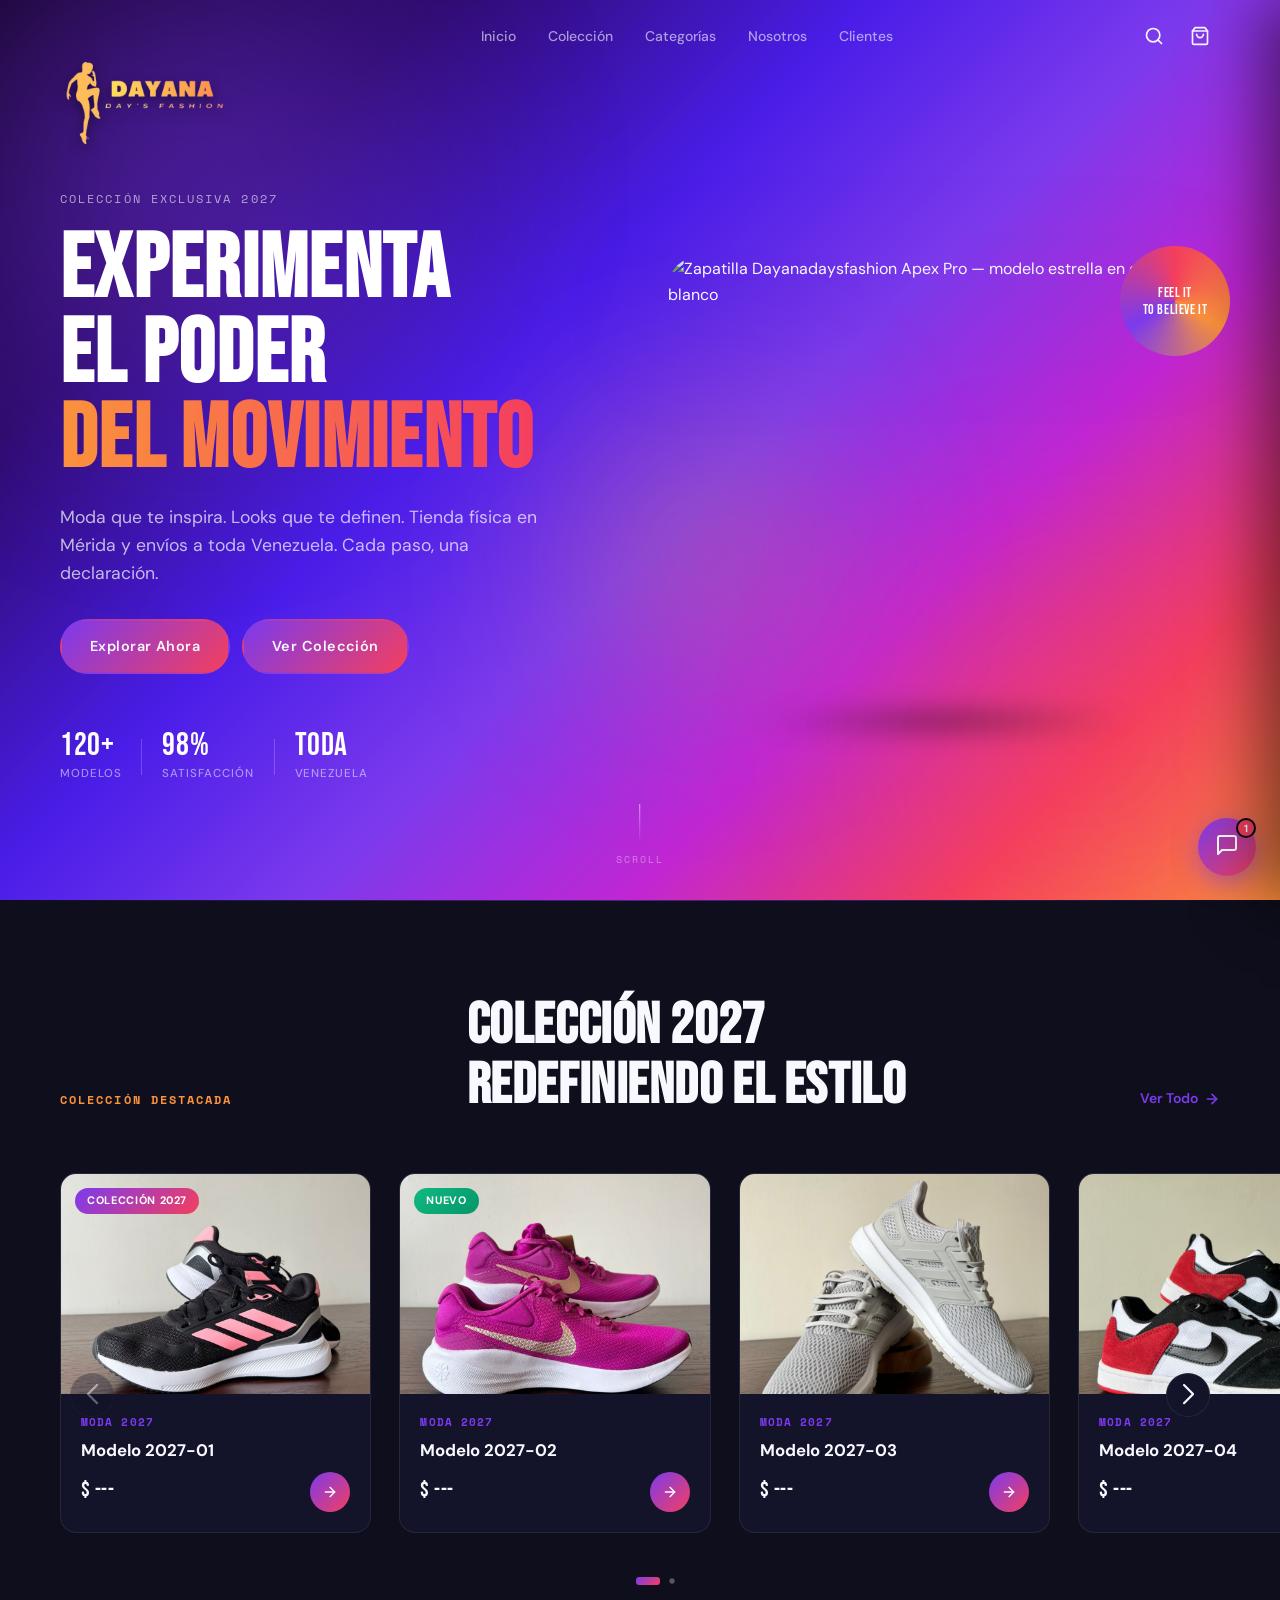
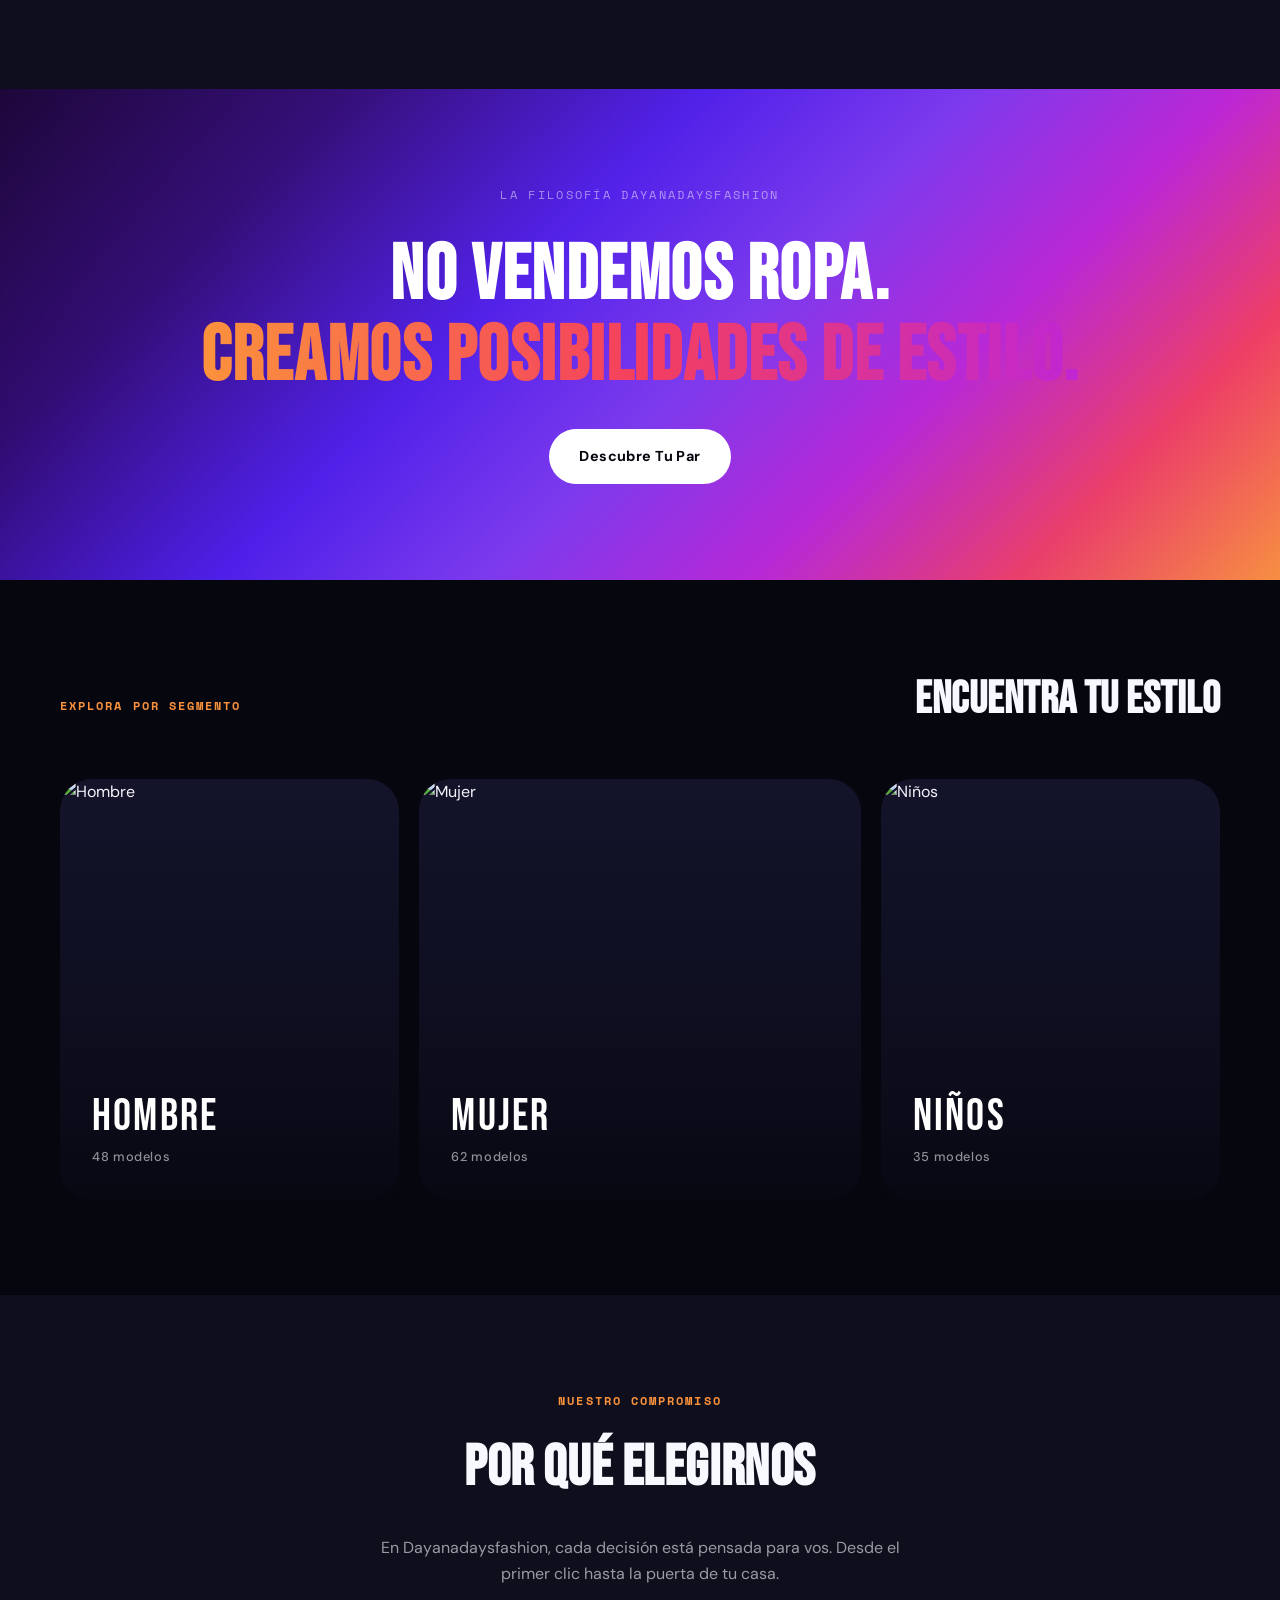
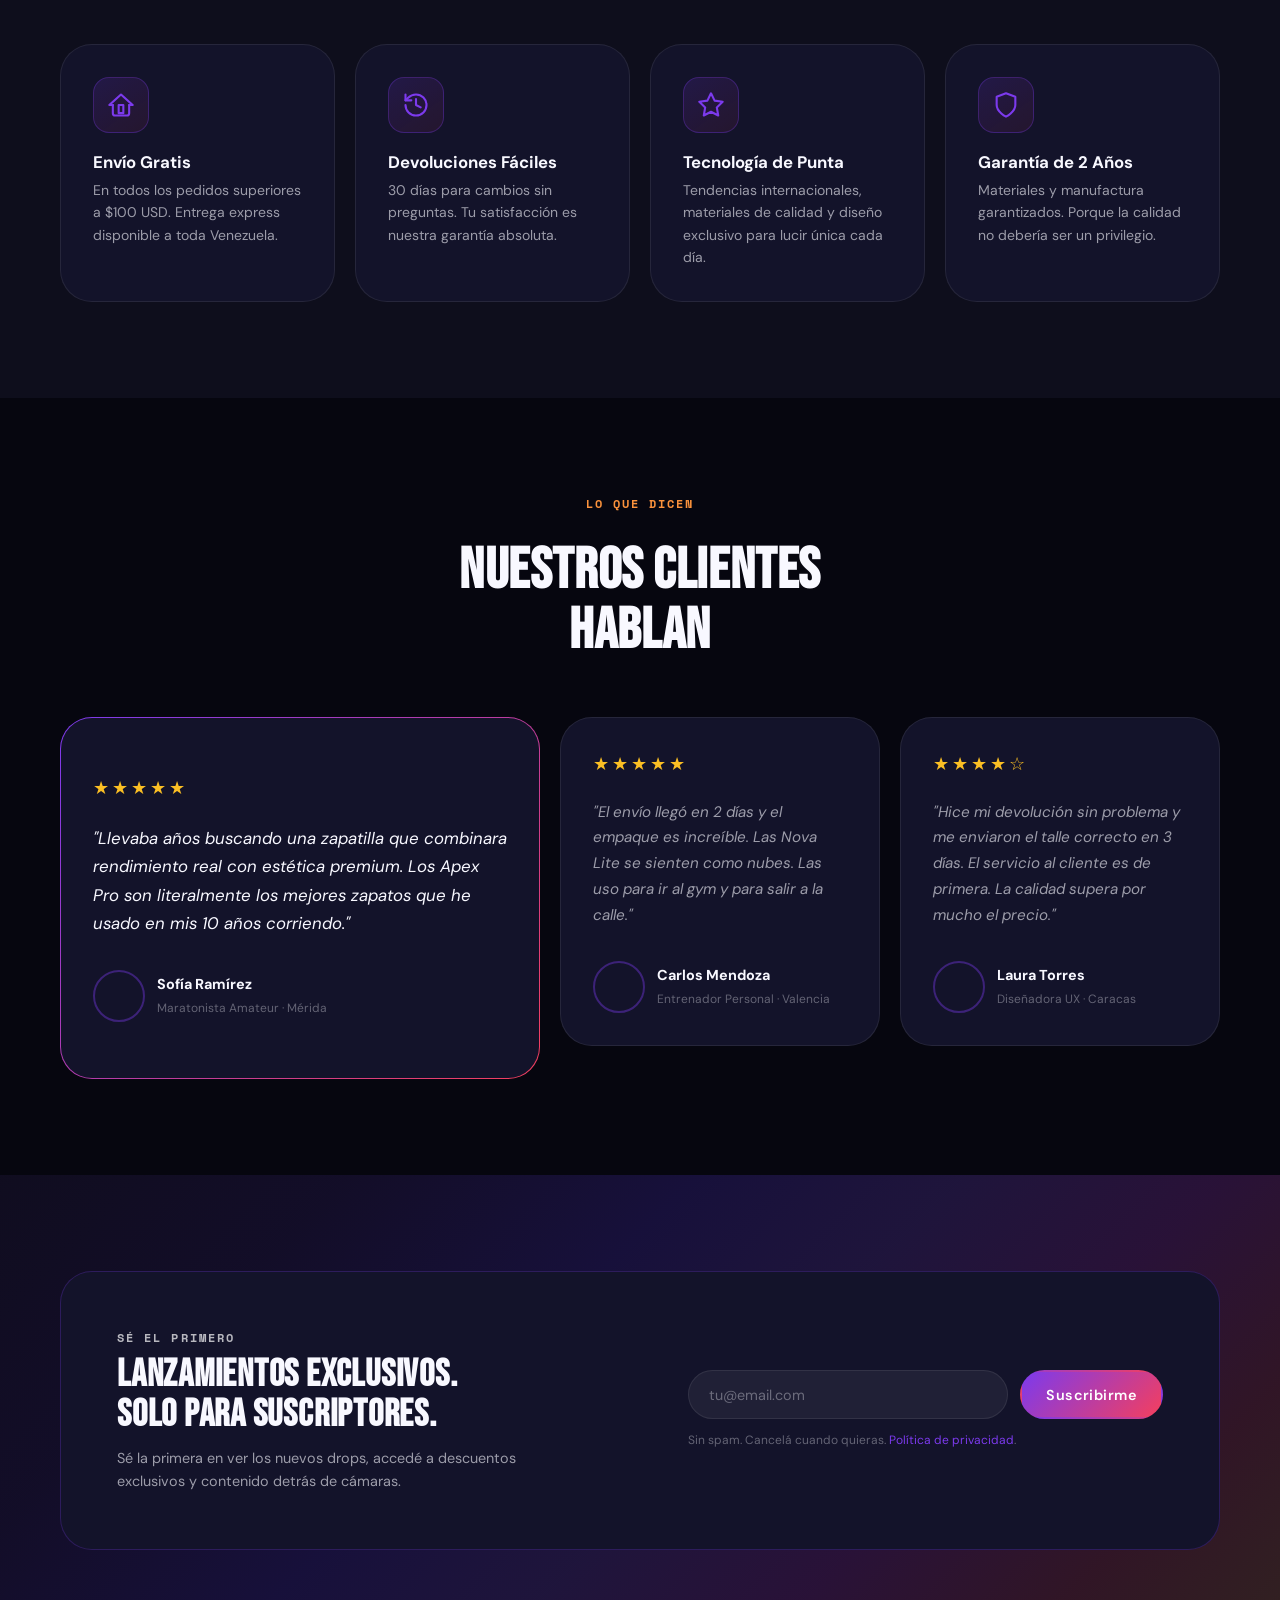
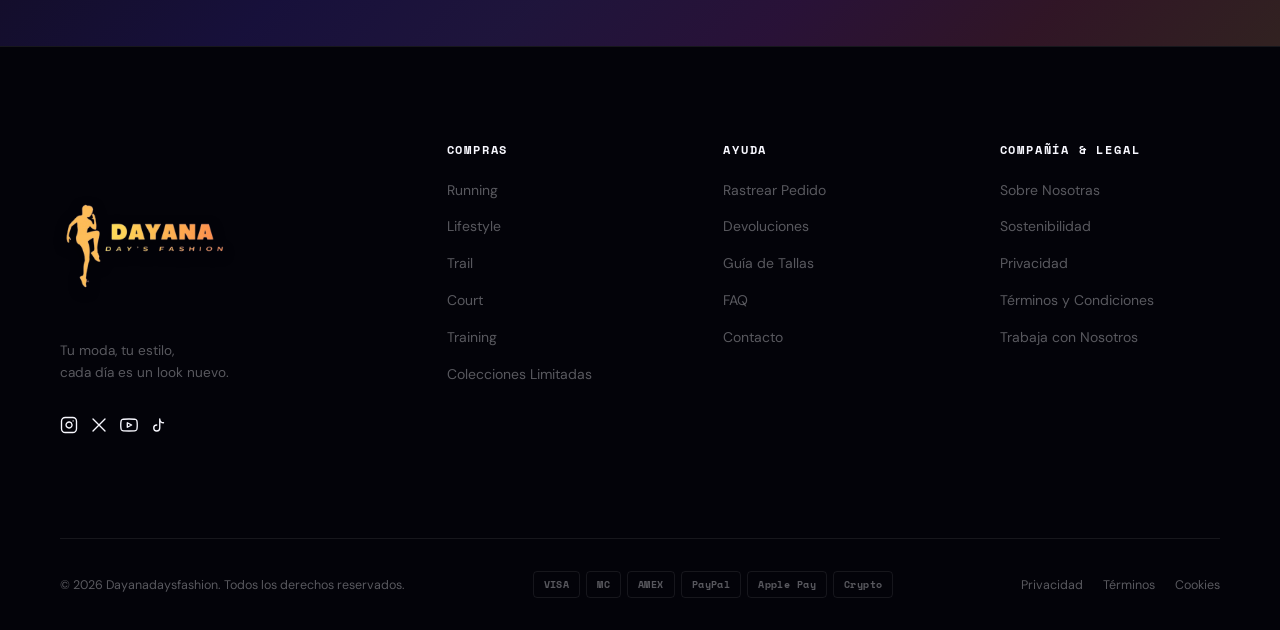
==== index.html @ 926aa303 "Images: Added and updated the first 8 products with real images renamed for cleanliness" ====
<!--
  ============================================================
  DAYANADAYSFASHION — index.html
  dayanadaysfashion.shop
  ============================================================
  PARA EL AGENTE DE IA (Antigravity / Gemini / Claude):

  ARCHIVO:    index.html — estructura HTML completa
  RELACIONADO: style.css (estilos), script.js (lógica)
  CONTEXTO:   Lee CONTEXT.md antes de modificar este archivo

  SECCIONES (en orden en el DOM):
    1. <header #header>       → Navegación fija
    2. <section #hero>        → Hero principal con gradiente
    3. <section #products>    → Carrusel Swiper de productos
    4. <section .impact-banner> → Banner de frase de marca
    5. <section #categories>  → Grid de categorías
    6. <section #why-us>      → Features / Por qué elegirnos
    7. <section #testimonials>→ Testimonios de clientes
    8. <section .newsletter>  → Formulario de suscripción
    9. <footer>               → Footer completo
   10. <div #cartDrawer>      → Panel lateral carrito (flotante)
   11. <div #chatWidget>      → Chatbot flotante
   12. <div #cartToast>       → Toast de confirmación

  PARA AGREGAR UN PRODUCTO NUEVO:
    Copiar un <div class="swiper-slide"> existente dentro de
    .swiper-wrapper (#products) y actualizar:
      - src de la imagen + alt descriptivo
      - data-product="Nombre" en el .btn-add-cart
      - data-price="000" en el .btn-add-cart
      - .product-card__name, .product-card__price
      - .product-card__category (Running/Lifestyle/Trail/Training/Court)

  PARA AGREGAR UNA SECCIÓN NUEVA:
    - Usar clases .container, .section-eyebrow, .section-title
    - Respetar las variables CSS de :root en style.css
    - Agregar el ID al nav en .nav__list y .mobile-menu__list
  ============================================================
-->
<!DOCTYPE html>
<html lang="es">
<head>
  <meta charset="UTF-8" />
  <meta name="viewport" content="width=device-width, initial-scale=1.0" />
  <title>Dayanadaysfashion — Tu Moda del Día a Día</title>

  <!-- Tema y Colores -->
  <meta name="theme-color" content="#06060f" />
  <meta name="color-scheme" content="dark" />

  <!-- Google Fonts: Bebas Neue (display) + DM Sans (body) -->
  <link rel="preconnect" href="https://fonts.googleapis.com" />
  <link rel="preconnect" href="https://fonts.gstatic.com" crossorigin />
  <link href="https://fonts.googleapis.com/css2?family=Bebas+Neue&family=DM+Sans:ital,opsz,wght@0,9..40,300..800;1,9..40,300..800&family=Space+Mono:wght@400;700&display=swap" rel="stylesheet" />

  <!-- Preload Imagen Hero -->
  <link rel="preload" as="image" href="https://images.unsplash.com/photo-1542291026-7eec264c27ff?w=700&q=85&auto=format&fit=crop" fetchpriority="high" />

  <!-- Swiper.js CDN para el carrusel de productos -->
  <link rel="stylesheet" href="https://cdn.jsdelivr.net/npm/swiper@11/swiper-bundle.min.css" />

  <!-- SEO Meta tags -->
  <meta name="description" content="Dayanadaysfashion — Moda femenina con estilo único. Tienda física en Mérida y envíos a toda Venezuela. Descubrí la nueva colección en dayanadaysfashion.shop" />
  <meta name="keywords" content="moda femenina, ropa mujer, zapatillas, accesorios, dayanadaysfashion" />
  <link rel="canonical" href="https://dayanadaysfashion.shop" />
  
  <!-- Open Graph -->
  <meta property="og:site_name" content="Dayanadaysfashion" />
  <meta property="og:locale" content="es_VE" />
  <meta property="og:title" content="Dayanadaysfashion — Tu Moda del Día a Día" />
  <meta property="og:description" content="Descubrí la nueva colección de moda femenina. Tienda física en Mérida y envíos a toda Venezuela." />
  <meta property="og:url" content="https://dayanadaysfashion.shop" />
  <meta property="og:type" content="website" />

  <!-- Hoja de estilos principal -->
  <link rel="stylesheet" href="style.css" />
</head>
<body>

  <!-- ========================================================
       HEADER / NAVEGACIÓN
       Barra de navegación con logo de texto y enlaces.
  ======================================================== -->
  <header class="header reveal" id="site-header" role="banner">
    <nav class="nav container" role="navigation" aria-label="Navegación principal">
      <a href="/" class="nav__logo" aria-label="Dayanadaysfashion - Inicio">
        <img src="images/logo-removebg-preview.png" alt="Logo de Dayanadaysfashion" class="nav__logo-img">
      </a>

      <!-- Menú desktop -->
      <ul class="nav__list" role="list">
        <li><a href="#hero"       class="nav__link">Inicio</a></li>
        <li><a href="#productos"  class="nav__link">Colección</a></li>
        <li><a href="#categorias" class="nav__link">Categorías</a></li>
        <li><a href="#why-us"     class="nav__link">Nosotros</a></li>
        <li><a href="#testimonials" class="nav__link">Clientes</a></li>
      </ul>

      <div class="nav__actions">
        <button class="btn-icon" aria-label="Buscar productos">
          <svg xmlns="http://www.w3.org/2000/svg" width="20" height="20" viewBox="0 0 24 24" fill="none" stroke="currentColor" stroke-width="2" stroke-linecap="round" stroke-linejoin="round"><circle cx="11" cy="11" r="8"/><path d="m21 21-4.3-4.3"/></svg>
        </button>
        <button class="btn-icon cart-btn" aria-label="Abrir carrito">
          <svg xmlns="http://www.w3.org/2000/svg" width="20" height="20" viewBox="0 0 24 24" fill="none" stroke="currentColor" stroke-width="2" stroke-linecap="round" stroke-linejoin="round"><path d="M6 2 3 6v14a2 2 0 0 0 2 2h14a2 2 0 0 0 2-2V6l-3-4Z"/><line x1="3" x2="21" y1="6" y2="6"/><path d="M16 10a4 4 0 0 1-8 0"/></svg>
          <span class="cart-badge" id="cartCount" aria-live="polite">0</span>
        </button>
        <!-- Botón hamburguesa para móvil -->
        <button class="hamburger" id="hamburger" aria-label="Abrir menú" aria-expanded="false" aria-controls="mobile-menu">
          <span></span><span></span><span></span>
        </button>
      </div>
    </nav>

    <!-- Menú móvil -->
    <div class="mobile-menu" id="mobile-menu" role="dialog" aria-modal="true" aria-hidden="true" aria-label="Menú de navegación">
      <ul class="mobile-menu__list" role="list">
        <li><a href="#hero"         class="mobile-menu__link" data-close-menu>Inicio</a></li>
        <li><a href="#productos"    class="mobile-menu__link" data-close-menu>Colección</a></li>
        <li><a href="#categorias"   class="mobile-menu__link" data-close-menu>Categorías</a></li>
        <li><a href="#why-us"       class="mobile-menu__link" data-close-menu>Nosotros</a></li>
        <li><a href="#testimonials" class="mobile-menu__link" data-close-menu>Clientes</a></li>
      </ul>
    </div>
  </header>


  <main>
    <!-- ========================================================
         SECCIÓN HÉROE
         Diseño de pantalla completa con gradiente dinámico.
         Split: texto a la izquierda, zapato flotante a la derecha.
    ======================================================== -->
    <section class="hero" id="hero" role="region" aria-label="Hero principal">
      <!-- Orbes de gradiente decorativos (fondo animado) -->
      <div class="hero__orb hero__orb--1" aria-hidden="true"></div>
      <div class="hero__orb hero__orb--2" aria-hidden="true"></div>
      <div class="hero__orb hero__orb--3" aria-hidden="true"></div>

      <div class="hero__container container">
        <!-- Columna izquierda: Copy y CTAs -->
        <div class="hero__content">
          <p class="hero__eyebrow reveal" data-reveal="fadeInUp" data-delay="0" style="animation-delay: 0ms;">Colección Exclusiva 2027</p>
          
          <h1 class="hero__title reveal" data-reveal="fadeInUp" data-delay="0" style="font-size: var(--fs-display-xl); animation-delay: 0ms;">
            Experimenta<br/>
            el Poder<br/>
            <span class="hero__title-accent">del Movimiento</span>
          </h1>
          
          <p class="hero__subtitle reveal" data-reveal="fadeInUp" data-delay="100" style="animation-delay: 100ms;">
            Moda que te inspira. Looks que te definen. Tienda física en Mérida y envíos a toda Venezuela.
            Cada paso, una declaración.
          </p>
          
          <div class="hero__actions">
            <a href="#productos" class="btn reveal" data-reveal="fadeInUp" data-delay="150" style="animation-delay: 150ms;" aria-label="Explorar la nueva colección">Explorar Ahora</a>
            <a href="#categorias" class="btn reveal" data-reveal="fadeInUp" data-delay="200" style="animation-delay: 200ms;">Ver Colección</a>
          </div>

          <!-- Métricas rápidas de confianza -->
          <div class="hero__stats reveal" data-reveal="fadeInUp" data-delay="250" style="animation-delay: 250ms;" aria-label="Estadísticas de la marca">
            <div class="stat">
              <span class="stat__number">120+</span>
              <span class="stat__label">Modelos</span>
            </div>
            <div class="stat__divider" aria-hidden="true"></div>
            <div class="stat">
              <span class="stat__number">98%</span>
              <span class="stat__label">Satisfacción</span>
            </div>
            <div class="stat__divider" aria-hidden="true"></div>
            <div class="stat">
              <span class="stat__number">Toda</span>
              <span class="stat__label">Venezuela</span>
            </div>
          </div>
        </div>

        <!-- Columna derecha: Zapato principal -->
        <div class="hero__visual reveal" data-reveal="fadeInUp" data-delay="300" style="animation-delay: 300ms;" aria-hidden="true">
          <div class="shoe-spotlight">
            <!-- 
              IMAGEN PRINCIPAL DEL HÉROE
              Reemplaza esta URL con una imagen de zapato .png con fondo transparente.
            -->
            <img
              src="https://images.unsplash.com/photo-1542291026-7eec264c27ff?w=700&q=85&auto=format&fit=crop"
              alt="Zapatilla Dayanadaysfashion Apex Pro — modelo estrella en color coral y blanco"
              class="hero__shoe-img"
              loading="eager"
              fetchpriority="high"
              width="600"
              height="500"
            />
            <!-- Etiqueta flotante sobre el zapato -->
            <div class="shoe-badge">
              <span class="shoe-badge__text">Feel It<br/>to Believe It</span>
              <div class="shoe-badge__ring" aria-hidden="true"></div>
            </div>
            <!-- Sombra proyectada del zapato -->
            <div class="shoe-shadow" aria-hidden="true"></div>
          </div>
        </div>
      </div>

      <!-- Indicador scroll hacia abajo -->
      <a href="#productos" class="scroll-indicator" aria-label="Desplazarse a productos">
        <span class="scroll-indicator__line"></span>
        <span class="scroll-indicator__label">Scroll</span>
      </a>
    </section>


    <!-- ========================================================
         SECCIÓN CARRUSEL DE PRODUCTOS DESTACADOS
         Tarjetas flotantes con imagen, nombre, precio y CTA.
    ======================================================== -->
    <section class="products" role="region" aria-label="Catálogo de productos" id="productos">
      <div class="container">
        <div class="section-header">
          <p class="section-eyebrow">Colección Destacada</p>
          <h2 class="section-title" id="products-heading">Colección 2027<br/>Redefiniendo el Estilo</h2>
          <a href="#" class="section-link">Ver Todo <svg xmlns="http://www.w3.org/2000/svg" width="16" height="16" viewBox="0 0 24 24" fill="none" stroke="currentColor" stroke-width="2.5" stroke-linecap="round" stroke-linejoin="round"><path d="M5 12h14"/><path d="m12 5 7 7-7 7"/></svg></a>
        </div>

        <!-- Swiper Carousel -->
        <div class="swiper products-swiper" aria-label="Carrusel de productos destacados">
          <div class="swiper-wrapper stagger-grid" aria-live="polite" aria-label="8 productos encontrados">

            <!-- Tarjeta Producto 1 -->
            <div class="swiper-slide">
              <article class="product-card" role="article">
                <div class="product-card__badge">Colección 2027</div>
                <div class="product-card__image-wrap">
                  <img
                    src="images/zapatos/zapato-1.jpg"
                    alt="Modelo Exclusivo 01"
                    class="product-card__img"
                    loading="lazy"
                    width="300"
                    height="220"
                  />
                </div>
                <div class="product-card__info">
                  <div class="product-card__meta">
                    <span class="product-card__category">Moda 2027</span>
                  </div>
                  <h3 class="product-card__name">Modelo 2027-01</h3>
                  <div class="product-card__footer">
                    <span class="product-card__price">$ ---</span>
                    <button class="btn-add-cart" aria-label="Añadir al carrito" data-product="Modelo 2027-01" data-price="0">
                      <svg xmlns="http://www.w3.org/2000/svg" width="16" height="16" viewBox="0 0 24 24" fill="none" stroke="currentColor" stroke-width="2" stroke-linecap="round" stroke-linejoin="round"><path d="M5 12h14"/><path d="m12 5 7 7-7 7"/></svg>
                    </button>
                  </div>
                </div>
              </article>
            </div>

            <!-- Tarjeta Producto 2 -->
            <div class="swiper-slide">
              <article class="product-card" role="article">
                <div class="product-card__badge product-card__badge--new">Nuevo</div>
                <div class="product-card__image-wrap">
                  <img
                    src="images/zapatos/zapato-2.jpg"
                    alt="Modelo Exclusivo 02"
                    class="product-card__img"
                    loading="lazy"
                    width="300"
                    height="220"
                  />
                </div>
                <div class="product-card__info">
                  <div class="product-card__meta">
                    <span class="product-card__category">Moda 2027</span>
                  </div>
                  <h3 class="product-card__name">Modelo 2027-02</h3>
                  <div class="product-card__footer">
                    <span class="product-card__price">$ ---</span>
                    <button class="btn-add-cart" aria-label="Añadir al carrito" data-product="Modelo 2027-02" data-price="0">
                      <svg xmlns="http://www.w3.org/2000/svg" width="16" height="16" viewBox="0 0 24 24" fill="none" stroke="currentColor" stroke-width="2" stroke-linecap="round" stroke-linejoin="round"><path d="M5 12h14"/><path d="m12 5 7 7-7 7"/></svg>
                    </button>
                  </div>
                </div>
              </article>
            </div>

            <!-- Tarjeta Producto 3 -->
            <div class="swiper-slide">
              <article class="product-card" role="article">
                <div class="product-card__image-wrap">
                  <img
                    src="images/zapatos/zapato-3.jpg"
                    alt="Modelo Exclusivo 03"
                    class="product-card__img"
                    loading="lazy"
                    width="300"
                    height="220"
                  />
                </div>
                <div class="product-card__info">
                  <div class="product-card__meta">
                    <span class="product-card__category">Moda 2027</span>
                  </div>
                  <h3 class="product-card__name">Modelo 2027-03</h3>
                  <div class="product-card__footer">
                    <span class="product-card__price">$ ---</span>
                    <button class="btn-add-cart" aria-label="Añadir al carrito" data-product="Modelo 2027-03" data-price="0">
                      <svg xmlns="http://www.w3.org/2000/svg" width="16" height="16" viewBox="0 0 24 24" fill="none" stroke="currentColor" stroke-width="2" stroke-linecap="round" stroke-linejoin="round"><path d="M5 12h14"/><path d="m12 5 7 7-7 7"/></svg>
                    </button>
                  </div>
                </div>
              </article>
            </div>

            <!-- Tarjeta Producto 4 -->
            <div class="swiper-slide">
              <article class="product-card" role="article">
                <div class="product-card__image-wrap">
                  <img
                    src="images/zapatos/zapato-4.jpg"
                    alt="Modelo Exclusivo 04"
                    class="product-card__img"
                    loading="lazy"
                    width="300"
                    height="220"
                  />
                </div>
                <div class="product-card__info">
                  <div class="product-card__meta">
                    <span class="product-card__category">Moda 2027</span>
                  </div>
                  <h3 class="product-card__name">Modelo 2027-04</h3>
                  <div class="product-card__footer">
                    <span class="product-card__price">$ ---</span>
                    <button class="btn-add-cart" aria-label="Añadir al carrito" data-product="Modelo 2027-04" data-price="0">
                      <svg xmlns="http://www.w3.org/2000/svg" width="16" height="16" viewBox="0 0 24 24" fill="none" stroke="currentColor" stroke-width="2" stroke-linecap="round" stroke-linejoin="round"><path d="M5 12h14"/><path d="m12 5 7 7-7 7"/></svg>
                    </button>
                  </div>
                </div>
              </article>
            </div>

            <!-- Tarjeta Producto 5 -->
            <div class="swiper-slide">
              <article class="product-card" role="article">
                <div class="product-card__image-wrap">
                  <img
                    src="images/zapatos/zapato-5.jpg"
                    alt="Modelo Exclusivo 05"
                    class="product-card__img"
                    loading="lazy"
                    width="300"
                    height="220"
                  />
                </div>
                <div class="product-card__info">
                  <div class="product-card__meta">
                    <span class="product-card__category">Moda 2027</span>
                  </div>
                  <h3 class="product-card__name">Modelo 2027-05</h3>
                  <div class="product-card__footer">
                    <span class="product-card__price">$ ---</span>
                    <button class="btn-add-cart" aria-label="Añadir al carrito" data-product="Modelo 2027-05" data-price="0">
                      <svg xmlns="http://www.w3.org/2000/svg" width="16" height="16" viewBox="0 0 24 24" fill="none" stroke="currentColor" stroke-width="2" stroke-linecap="round" stroke-linejoin="round"><path d="M5 12h14"/><path d="m12 5 7 7-7 7"/></svg>
                    </button>
                  </div>
                </div>
              </article>
            </div>

            <!-- Tarjeta Producto 6 -->
            <div class="swiper-slide">
              <article class="product-card" role="article">
                <div class="product-card__image-wrap">
                  <img
                    src="images/zapatos/zapato-6.jpg"
                    alt="Modelo Exclusivo 06"
                    class="product-card__img"
                    loading="lazy"
                    width="300"
                    height="220"
                  />
                </div>
                <div class="product-card__info">
                  <div class="product-card__meta">
                    <span class="product-card__category">Moda 2027</span>
                  </div>
                  <h3 class="product-card__name">Modelo 2027-06</h3>
                  <div class="product-card__footer">
                    <span class="product-card__price">$ ---</span>
                    <button class="btn-add-cart" aria-label="Añadir al carrito" data-product="Modelo 2027-06" data-price="0">
                      <svg xmlns="http://www.w3.org/2000/svg" width="16" height="16" viewBox="0 0 24 24" fill="none" stroke="currentColor" stroke-width="2" stroke-linecap="round" stroke-linejoin="round"><path d="M5 12h14"/><path d="m12 5 7 7-7 7"/></svg>
                    </button>
                  </div>
                </div>
              </article>
            </div>

            <!-- Tarjeta Producto 7 -->
            <div class="swiper-slide">
              <article class="product-card" role="article">
                <div class="product-card__image-wrap">
                  <img
                    src="images/zapatos/zapato-7.jpg"
                    alt="Modelo Exclusivo 07"
                    class="product-card__img"
                    loading="lazy"
                    width="300"
                    height="220"
                  />
                </div>
                <div class="product-card__info">
                  <div class="product-card__meta">
                    <span class="product-card__category">Moda 2027</span>
                  </div>
                  <h3 class="product-card__name">Modelo 2027-07</h3>
                  <div class="product-card__footer">
                    <span class="product-card__price">$ ---</span>
                    <button class="btn-add-cart" aria-label="Añadir al carrito" data-product="Modelo 2027-07" data-price="0">
                      <svg xmlns="http://www.w3.org/2000/svg" width="16" height="16" viewBox="0 0 24 24" fill="none" stroke="currentColor" stroke-width="2" stroke-linecap="round" stroke-linejoin="round"><path d="M5 12h14"/><path d="m12 5 7 7-7 7"/></svg>
                    </button>
                  </div>
                </div>
              </article>
            </div>

            <!-- Tarjeta Producto 8 -->
            <div class="swiper-slide">
              <article class="product-card" role="article">
                <div class="product-card__image-wrap">
                  <img
                    src="images/zapatos/zapato-8.jpg"
                    alt="Modelo Exclusivo 08"
                    class="product-card__img"
                    loading="lazy"
                    width="300"
                    height="220"
                  />
                </div>
                <div class="product-card__info">
                  <div class="product-card__meta">
                    <span class="product-card__category">Moda 2027</span>
                  </div>
                  <h3 class="product-card__name">Modelo 2027-08</h3>
                  <div class="product-card__footer">
                    <span class="product-card__price">$ ---</span>
                    <button class="btn-add-cart" aria-label="Añadir al carrito" data-product="Modelo 2027-08" data-price="0">
                      <svg xmlns="http://www.w3.org/2000/svg" width="16" height="16" viewBox="0 0 24 24" fill="none" stroke="currentColor" stroke-width="2" stroke-linecap="round" stroke-linejoin="round"><path d="M5 12h14"/><path d="m12 5 7 7-7 7"/></svg>
                    </button>
                  </div>
                </div>
              </article>
            </div>

          </div><!-- /.swiper-wrapper -->

          <!-- Navegación del carrusel -->
          <div class="swiper-button-prev" aria-label="Producto anterior"></div>
          <div class="swiper-button-next" aria-label="Producto siguiente"></div>
          <div class="swiper-pagination" role="tablist" aria-label="Páginas del carrusel"></div>
        </div><!-- /.swiper -->
      </div>
    </section>


    <!-- ========================================================
         BANNER MEDIO: Texto de impacto con fondo invertido
    ======================================================== -->
    <section class="impact-banner" aria-label="Mensaje de marca">
      <div class="container">
        <div class="impact-banner__inner">
          <p class="impact-banner__label">La filosofía Dayanadaysfashion</p>
          <h2 class="impact-banner__title">
            No vendemos ropa.<br/>
            <em>Creamos posibilidades de estilo.</em>
          </h2>
          <a href="#categorias" class="btn btn--white">Descubre Tu Par</a>
        </div>
      </div>
      <div class="impact-banner__orb" aria-hidden="true"></div>
    </section>


    <!-- ========================================================
         SECCIÓN CATEGORÍAS
         Grid visual de categorías: Hombre, Mujer, Niños.
    ======================================================== -->
    <section class="categories" role="region" aria-label="Categorías" id="categorias">
      <div class="container">
        <div class="section-header">
          <p class="section-eyebrow">Explora por Segmento</p>
          <h2 class="section-title reveal" data-reveal="fadeInUp" data-delay="0" style="font-size: var(--fs-h-xl); animation-delay: 0ms;">Encuentra Tu Estilo</h2>
        </div>

        <div class="categories__grid stagger-grid" role="list">

          <a href="/categoria/hombre" class="category-card reveal" role="listitem" aria-label="Ver categoría: Hombre" data-reveal="fadeInUp" data-delay="0" style="animation-delay: 0ms;">
            <div class="category-card__image-wrap">
              <img
                src="https://images.unsplash.com/photo-1491553895911-0055eca6402d?w=600&q=80&auto=format&fit=crop"
                alt="Hombre"
                loading="lazy"
                width="400"
                height="500"
              />
            </div>
            <div class="category-card__overlay">
              <span class="category-card__label">Hombre</span>
              <span class="category-card__count">48 modelos</span>
            </div>
          </a>

          <a href="/categoria/mujer" class="category-card category-card--tall reveal" role="listitem" aria-label="Ver categoría: Mujer" data-reveal="fadeInUp" data-delay="80" style="animation-delay: 80ms;">
            <div class="category-card__image-wrap">
              <img
                src="https://images.unsplash.com/photo-1560769629-975ec94e6a86?w=600&q=80&auto=format&fit=crop"
                alt="Mujer"
                loading="lazy"
                width="400"
                height="600"
              />
            </div>
            <div class="category-card__overlay">
              <span class="category-card__label">Mujer</span>
              <span class="category-card__count">62 modelos</span>
            </div>
          </a>

          <a href="/categoria/ninos" class="category-card reveal" role="listitem" aria-label="Ver categoría: Niños" data-reveal="fadeInUp" data-delay="160" style="animation-delay: 160ms;">
            <div class="category-card__image-wrap">
              <img
                src="https://images.unsplash.com/photo-1515955656352-a1fa3ffcd111?w=600&q=80&auto=format&fit=crop"
                alt="Niños"
                loading="lazy"
                width="400"
                height="500"
              />
            </div>
            <div class="category-card__overlay">
              <span class="category-card__label">Niños</span>
              <span class="category-card__count">35 modelos</span>
            </div>
          </a>

        </div>
      </div>
    </section>


    <!-- ========================================================
         SECCIÓN POR QUÉ ELEGIRNOS
         4 pilares de valor con iconos y descripciones.
    ======================================================== -->
    <section class="why-us" id="why-us" aria-labelledby="whyus-heading">
      <div class="container">
        <div class="section-header section-header--centered">
          <p class="section-eyebrow">Nuestro Compromiso</p>
          <h2 class="section-title" id="whyus-heading">Por Qué Elegirnos</h2>
          <p class="section-desc">En Dayanadaysfashion, cada decisión está pensada para vos. Desde el primer clic hasta la puerta de tu casa.</p>
        </div>

        <div class="features-grid" role="list">

          <div class="feature-card" role="listitem">
            <div class="feature-card__icon" aria-hidden="true">
              <svg xmlns="http://www.w3.org/2000/svg" width="28" height="28" viewBox="0 0 24 24" fill="none" stroke="currentColor" stroke-width="1.8" stroke-linecap="round" stroke-linejoin="round"><path d="M5 12H2L12 3l10 9h-3"/><path d="M5 12v7a2 2 0 0 0 2 2h10a2 2 0 0 0 2-2v-7"/><rect x="10" y="12" width="4" height="7"/></svg>
            </div>
            <h3 class="feature-card__title">Envío Gratis</h3>
            <p class="feature-card__desc">En todos los pedidos superiores a $100 USD. Entrega express disponible a toda Venezuela.</p>
          </div>

          <div class="feature-card" role="listitem">
            <div class="feature-card__icon" aria-hidden="true">
              <svg xmlns="http://www.w3.org/2000/svg" width="28" height="28" viewBox="0 0 24 24" fill="none" stroke="currentColor" stroke-width="1.8" stroke-linecap="round" stroke-linejoin="round"><path d="M3 12a9 9 0 1 0 9-9 9.75 9.75 0 0 0-6.74 2.74L3 8"/><path d="M3 3v5h5"/><path d="M12 7v5l4 2"/></svg>
            </div>
            <h3 class="feature-card__title">Devoluciones Fáciles</h3>
            <p class="feature-card__desc">30 días para cambios sin preguntas. Tu satisfacción es nuestra garantía absoluta.</p>
          </div>

          <div class="feature-card" role="listitem">
            <div class="feature-card__icon" aria-hidden="true">
              <svg xmlns="http://www.w3.org/2000/svg" width="28" height="28" viewBox="0 0 24 24" fill="none" stroke="currentColor" stroke-width="1.8" stroke-linecap="round" stroke-linejoin="round"><polygon points="12 2 15.09 8.26 22 9.27 17 14.14 18.18 21.02 12 17.77 5.82 21.02 7 14.14 2 9.27 8.91 8.26 12 2"/></svg>
            </div>
            <h3 class="feature-card__title">Tecnología de Punta</h3>
            <p class="feature-card__desc">Tendencias internacionales, materiales de calidad y diseño exclusivo para lucir única cada día.</p>
          </div>

          <div class="feature-card" role="listitem">
            <div class="feature-card__icon" aria-hidden="true">
              <svg xmlns="http://www.w3.org/2000/svg" width="28" height="28" viewBox="0 0 24 24" fill="none" stroke="currentColor" stroke-width="1.8" stroke-linecap="round" stroke-linejoin="round"><path d="M12 22s8-4 8-10V5l-8-3-8 3v7c0 6 8 10 8 10z"/></svg>
            </div>
            <h3 class="feature-card__title">Garantía de 2 Años</h3>
            <p class="feature-card__desc">Materiales y manufactura garantizados. Porque la calidad no debería ser un privilegio.</p>
          </div>

        </div>
      </div>
    </section>


    <!-- ========================================================
         SECCIÓN TESTIMONIOS
         3 reseñas de clientes con avatar placeholder.
    ======================================================== -->
    <section class="testimonials" id="testimonials" aria-labelledby="testimonials-heading">
      <div class="container">
        <div class="section-header section-header--centered">
          <p class="section-eyebrow">Lo Que Dicen</p>
          <h2 class="section-title" id="testimonials-heading">Nuestros Clientes<br/>Hablan</h2>
        </div>

        <div class="testimonials__grid">

          <blockquote class="testimonial-card testimonial-card--featured">
            <div class="testimonial-card__stars" aria-label="5 de 5 estrellas">
              ★★★★★
            </div>
            <p class="testimonial-card__quote">
              "Llevaba años buscando una zapatilla que combinara rendimiento real con estética premium. Los Apex Pro son literalmente los mejores zapatos que he usado en mis 10 años corriendo."
            </p>
            <footer class="testimonial-card__author">
              <img
                src="https://i.pravatar.cc/80?img=32"
                alt="Foto de perfil de Sofía Ramírez"
                class="testimonial-card__avatar"
                width="52"
                height="52"
                loading="lazy"
              />
              <div>
                <cite class="testimonial-card__name">Sofía Ramírez</cite>
                <span class="testimonial-card__role">Maratonista Amateur · Mérida</span>
              </div>
            </footer>
          </blockquote>

          <blockquote class="testimonial-card">
            <div class="testimonial-card__stars" aria-label="5 de 5 estrellas">★★★★★</div>
            <p class="testimonial-card__quote">
              "El envío llegó en 2 días y el empaque es increíble. Las Nova Lite se sienten como nubes. Las uso para ir al gym y para salir a la calle."
            </p>
            <footer class="testimonial-card__author">
              <img
                src="https://i.pravatar.cc/80?img=33"
                alt="Foto de perfil de Carlos Mendoza"
                class="testimonial-card__avatar"
                width="52"
                height="52"
                loading="lazy"
              />
              <div>
                <cite class="testimonial-card__name">Carlos Mendoza</cite>
                <span class="testimonial-card__role">Entrenador Personal · Valencia</span>
              </div>
            </footer>
          </blockquote>

          <blockquote class="testimonial-card">
            <div class="testimonial-card__stars" aria-label="4 de 5 estrellas">★★★★☆</div>
            <p class="testimonial-card__quote">
              "Hice mi devolución sin problema y me enviaron el talle correcto en 3 días. El servicio al cliente es de primera. La calidad supera por mucho el precio."
            </p>
            <footer class="testimonial-card__author">
              <img
                src="https://i.pravatar.cc/80?img=47"
                alt="Foto de perfil de Laura Torres"
                class="testimonial-card__avatar"
                width="52"
                height="52"
                loading="lazy"
              />
              <div>
                <cite class="testimonial-card__name">Laura Torres</cite>
                <span class="testimonial-card__role">Diseñadora UX · Caracas</span>
              </div>
            </footer>
          </blockquote>

        </div>
      </div>
    </section>


    <!-- ========================================================
         SECCIÓN NEWSLETTER
         Formulario de suscripción con diseño contrastante.
    ======================================================== -->
    <section class="newsletter" aria-labelledby="newsletter-heading">
      <div class="container">
        <div class="newsletter__inner">
          <div class="newsletter__copy">
            <p class="section-eyebrow" style="color: rgba(255,255,255,0.7)">Sé el Primero</p>
            <h2 class="newsletter__title" id="newsletter-heading">Lanzamientos exclusivos.<br/>Solo para suscriptores.</h2>
            <p class="newsletter__desc">Sé la primera en ver los nuevos drops, accedé a descuentos exclusivos y contenido detrás de cámaras.</p>
          </div>
          <form class="newsletter__form" id="newsletterForm" role="form" novalidate aria-label="Suscribirse al newsletter">
            <div class="newsletter__input-group">
              <label for="emailInput" class="visually-hidden">Tu correo electrónico</label>
              <input
                type="email"
                id="emailInput"
                name="email"
                placeholder="tu@email.com"
                class="newsletter__input"
                required
                autocomplete="email"
                aria-required="true"
              />
              <button type="submit" class="btn newsletter__submit" aria-label="Suscribirse">Suscribirme</button>
            </div>
            <p class="newsletter__legal">Sin spam. Cancelá cuando quieras. <a href="#">Política de privacidad</a>.</p>
            <p class="newsletter__success" id="newsletterSuccess" aria-live="polite" hidden>🎉 ¡Listo! Revisa tu inbox para confirmar.</p>
            <p class="newsletter__error" id="newsletterError" aria-live="assertive" hidden>❌ Ocurrió un error. Intenta de nuevo.</p>
          </form>
        </div>
      </div>
    </section>

  </main>


  <!-- ========================================================
       FOOTER COMPLETO
       Navegación, redes sociales, métodos de pago.
  ======================================================== -->
  <footer class="footer" id="footer" role="contentinfo">
    <div class="container">
      <div class="footer__top">

        <!-- Columna: Marca -->
        <div class="footer__brand">
          <a href="/" class="nav__logo footer__logo" aria-label="Dayanadaysfashion inicio">
            <img src="images/logo-removebg-preview.png" alt="Logo de Dayanadaysfashion" class="nav__logo-img">
          </a>
          <p class="footer__tagline">Tu moda, tu estilo,<br/>cada día es un look nuevo.</p>
          <div class="footer__socials">
            <a href="#" target="_blank" rel="noopener noreferrer" aria-label="Síguenos en Instagram" class="footer-social-link">
              <svg xmlns="http://www.w3.org/2000/svg" width="18" height="18" viewBox="0 0 24 24" fill="none" stroke="currentColor" stroke-width="1.8" stroke-linecap="round" stroke-linejoin="round"><rect x="2" y="2" width="20" height="20" rx="5" ry="5"/><path d="M16 11.37A4 4 0 1 1 12.63 8 4 4 0 0 1 16 11.37z"/><line x1="17.5" x2="17.51" y1="6.5" y2="6.5"/></svg>
            </a>
            <a href="#" target="_blank" rel="noopener noreferrer" aria-label="Síguenos en Twitter/X" class="footer-social-link">
              <svg xmlns="http://www.w3.org/2000/svg" width="18" height="18" viewBox="0 0 24 24" fill="none" stroke="currentColor" stroke-width="1.8" stroke-linecap="round" stroke-linejoin="round"><path d="M4 4l16 16M4 20 20 4"/></svg>
            </a>
            <a href="#" target="_blank" rel="noopener noreferrer" aria-label="Síguenos en YouTube" class="footer-social-link">
              <svg xmlns="http://www.w3.org/2000/svg" width="18" height="18" viewBox="0 0 24 24" fill="none" stroke="currentColor" stroke-width="1.8" stroke-linecap="round" stroke-linejoin="round"><path d="M22.54 6.42a2.78 2.78 0 0 0-1.95-1.96C18.88 4 12 4 12 4s-6.88 0-8.59.46a2.78 2.78 0 0 0-1.95 1.96A29 29 0 0 0 1 12a29 29 0 0 0 .46 5.58A2.78 2.78 0 0 0 3.41 19.54C5.12 20 12 20 12 20s6.88 0 8.59-.46a2.78 2.78 0 0 0 1.95-1.96A29 29 0 0 0 23 12a29 29 0 0 0-.46-5.58z"/><polygon points="9.75 15.02 15.5 12 9.75 8.98 9.75 15.02"/></svg>
            </a>
            <a href="#" target="_blank" rel="noopener noreferrer" aria-label="Síguenos en TikTok" class="footer-social-link">
              <svg xmlns="http://www.w3.org/2000/svg" width="18" height="18" viewBox="0 0 24 24" fill="none" stroke="currentColor" stroke-width="1.8" stroke-linecap="round" stroke-linejoin="round"><path d="M9 12a4 4 0 1 0 4 4V4a5 5 0 0 0 5 5"/></svg>
            </a>
          </div>
        </div>

        <!-- Columna: Compras -->
        <nav class="footer__nav" aria-label="Navegación: Compras">
          <h3 class="footer__nav-title">Compras</h3>
          <ul role="list">
            <li><a href="#">Running</a></li>
            <li><a href="#">Lifestyle</a></li>
            <li><a href="#">Trail</a></li>
            <li><a href="#">Court</a></li>
            <li><a href="#">Training</a></li>
            <li><a href="#">Colecciones Limitadas</a></li>
          </ul>
        </nav>

        <!-- Columna: Ayuda -->
        <nav class="footer__nav" aria-label="Navegación: Ayuda">
          <h3 class="footer__nav-title">Ayuda</h3>
          <ul role="list">
            <li><a href="#">Rastrear Pedido</a></li>
            <li><a href="#">Devoluciones</a></li>
            <li><a href="#">Guía de Tallas</a></li>
            <li><a href="#">FAQ</a></li>
            <li><a href="#">Contacto</a></li>
          </ul>
        </nav>

        <!-- Columna: Legal -->
        <nav class="footer__nav" aria-label="Navegación: Legal">
          <h3 class="footer__nav-title">Compañía & Legal</h3>
          <ul role="list">
            <li><a href="#">Sobre Nosotras</a></li>
            <li><a href="#">Sostenibilidad</a></li>
            <li><a href="#">Privacidad</a></li>
            <li><a href="#">Términos y Condiciones</a></li>
            <li><a href="#">Trabaja con Nosotros</a></li>
          </ul>
        </nav>

      </div><!-- /.footer__top -->

      <div class="footer__bottom">
        <small class="footer__copy">© <span id="footer-year">2027</span> Dayanadaysfashion. Todos los derechos reservados.</small>

        <!-- Métodos de pago -->
        <div class="payment-methods" aria-label="Métodos de pago aceptados">
          <span class="payment-badge">VISA</span>
          <span class="payment-badge">MC</span>
          <span class="payment-badge">AMEX</span>
          <span class="payment-badge">PayPal</span>
          <span class="payment-badge">Apple Pay</span>
          <span class="payment-badge">Crypto</span>
        </div>

        <div class="footer__legal" aria-label="Enlaces legales secundarios">
          <a href="#">Privacidad</a>
          <a href="#">Términos</a>
          <a href="#">Cookies</a>
        </div>
      </div>

    </div>
  </footer>


  <!-- ========================================================
       WIDGET DE CHATBOT FLOTANTE
       Se posiciona en la esquina inferior derecha.
       Controlado completamente por JavaScript.
  ======================================================== -->
  <div class="chat-widget" id="chatWidget" role="dialog" aria-label="Chat de soporte Dayanadaysfashion" aria-hidden="true">

    <!-- Ventana de chat (oculta por defecto) -->
    <div class="chat-window" id="chatWindow" aria-live="polite">
      <header class="chat-header">
        <div class="chat-header__info">
          <div class="chat-avatar" aria-hidden="true">V</div>
          <div>
            <p class="chat-header__name">Dayanadaysfashion Soporte</p>
            <p class="chat-header__status">
              <span class="status-dot" aria-hidden="true"></span>En línea
            </p>
          </div>
        </div>
        <button class="chat-close" id="chatClose" aria-label="Cerrar chat">
          <svg xmlns="http://www.w3.org/2000/svg" width="18" height="18" viewBox="0 0 24 24" fill="none" stroke="currentColor" stroke-width="2" stroke-linecap="round" stroke-linejoin="round"><path d="M18 6 6 18M6 6l12 12"/></svg>
        </button>
      </header>

      <!-- Área de mensajes -->
      <div class="chat-messages" id="chatMessages" role="log" aria-label="Historial de mensajes">
        <!-- Los mensajes se inyectan dinámicamente con JS -->
      </div>

      <!-- Respuestas rápidas -->
      <div class="quick-replies" id="quickReplies" aria-label="Opciones de respuesta rápida">
        <button class="quick-reply-btn" data-message="Rastrear mi pedido">📦 Rastrear pedido</button>
        <button class="quick-reply-btn" data-message="Ver la nueva colección">✨ Nueva colección</button>
        <button class="quick-reply-btn" data-message="Información sobre tallas">📏 Guía de tallas</button>
        <button class="quick-reply-btn" data-message="Hablar con un agente">💬 Hablar con agente</button>
      </div>

      <!-- Input del usuario -->
      <form class="chat-input-area" id="chatForm" novalidate aria-label="Enviar mensaje al chat">
        <label for="chatInput" class="visually-hidden">Escribe tu mensaje</label>
        <input
          type="text"
          id="chatInput"
          placeholder="Escribe un mensaje..."
          class="chat-input"
          autocomplete="off"
          maxlength="300"
        />
        <button type="submit" class="chat-send" aria-label="Enviar mensaje">
          <svg xmlns="http://www.w3.org/2000/svg" width="18" height="18" viewBox="0 0 24 24" fill="none" stroke="currentColor" stroke-width="2" stroke-linecap="round" stroke-linejoin="round"><path d="m22 2-7 20-4-9-9-4Z"/><path d="M22 2 11 13"/></svg>
        </button>
      </form>
    </div>

    <!-- Botón flotante para abrir/cerrar el chat -->
    <button class="chat-toggle" id="chatToggle" aria-label="Abrir chat de soporte" aria-expanded="false">
      <span class="chat-toggle__icon chat-toggle__icon--open" aria-hidden="true">
        <svg xmlns="http://www.w3.org/2000/svg" width="24" height="24" viewBox="0 0 24 24" fill="none" stroke="currentColor" stroke-width="2" stroke-linecap="round" stroke-linejoin="round"><path d="M21 15a2 2 0 0 1-2 2H7l-4 4V5a2 2 0 0 1 2-2h14a2 2 0 0 1 2 2z"/></svg>
      </span>
      <span class="chat-toggle__icon chat-toggle__icon--close" aria-hidden="true" hidden>
        <svg xmlns="http://www.w3.org/2000/svg" width="24" height="24" viewBox="0 0 24 24" fill="none" stroke="currentColor" stroke-width="2" stroke-linecap="round" stroke-linejoin="round"><path d="M18 6 6 18M6 6l12 12"/></svg>
      </span>
      <!-- Notificación de mensaje no leído -->
      <span class="chat-notification" id="chatNotification" aria-label="1 mensaje nuevo">1</span>
    </button>

  </div><!-- /.chat-widget -->


  <!-- Toast de confirmación de carrito -->
  <div class="cart-toast" id="cartToast" role="status" aria-live="polite" aria-atomic="true" hidden>
    <svg xmlns="http://www.w3.org/2000/svg" width="16" height="16" viewBox="0 0 24 24" fill="none" stroke="currentColor" stroke-width="2.5" stroke-linecap="round" stroke-linejoin="round"><polyline points="20 6 9 17 4 12"/></svg>
    <span id="cartToastMsg">Añadido al carrito</span>
  </div>


  <!-- =====================================================
       DRAWER DEL CARRITO
       Panel lateral deslizable con resumen de compra.
  ====================================================== -->
  <div class="cart-overlay" id="cartOverlay" aria-hidden="true"></div>

  <aside class="cart-drawer" id="cartDrawer" role="dialog" aria-label="Carrito de compras" aria-hidden="true">
    <div class="cart-drawer__header">
      <h2 class="cart-drawer__title">Tu Carrito</h2>
      <button class="cart-drawer__close" id="cartDrawerClose" aria-label="Cerrar carrito">
        <svg xmlns="http://www.w3.org/2000/svg" width="20" height="20" viewBox="0 0 24 24" fill="none" stroke="currentColor" stroke-width="2" stroke-linecap="round" stroke-linejoin="round"><path d="M18 6 6 18M6 6l12 12"/></svg>
      </button>
    </div>
    <div class="cart-drawer__body" id="cartDrawerBody">
      <!-- Items se inyectan con JS -->
    </div>
    <div class="cart-drawer__footer" id="cartDrawerFooter" hidden>
      <div class="cart-drawer__summary">
        <span>Subtotal</span>
        <span class="cart-drawer__total" id="cartTotal">$0.00</span>
      </div>
      <p class="cart-drawer__shipping">🚚 Envío gratis en pedidos +$100 USD</p>
      <button class="btn btn--primary cart-drawer__checkout" id="checkoutBtn" onclick="alert('¡Gracias por tu compra en dayanadaysfashion.shop! Esta función requiere integración con pasarela de pago (Mercado Pago, Stripe, etc.)')">
        Finalizar Compra
      </button>
      <button class="btn btn--ghost cart-drawer__clear" id="clearCartBtn">Vaciar carrito</button>
    </div>
    <div class="cart-drawer__empty" id="cartDrawerEmpty">
      <span class="cart-drawer__empty-icon">🛍️</span>
      <p>Tu carrito está vacío</p>
      <a href="#products" class="btn btn--ghost" style="width:100%;justify-content:center;" onclick="closeCartDrawer()">Ver Colección</a>
    </div>
  </aside>

  <!-- Scripts: Swiper primero, luego el script personalizado -->
  <script src="https://cdn.jsdelivr.net/npm/swiper@11/swiper-bundle.min.js"></script>
  <script src="script.js"></script>
</body>
</html>
---- style.css ----
/*
  ============================================================
  DAYANADAYSFASHION — style.css
  dayanadaysfashion.shop
  ============================================================
  PARA EL AGENTE DE IA (Antigravity / Gemini / Claude):
  Lee CONTEXT.md antes de modificar este archivo.

  SECCIONES (buscar por número):
    1.  Variables CSS y Reset   ← CAMBIAR PALETA AQUÍ (:root)
    2.  Utilidades globales     ← .container, .btn, .section-title
    3.  Tipografía base
    4.  Header & Navegación
    5.  Sección Héroe
    6.  Productos Swiper        ← .product-card
    7.  Banner de Impacto
    8.  Categorías              ← .category-card
    9.  Por Qué Elegirnos       ← .feature-card
    10. Testimonios             ← .testimonial-card
    11. Newsletter
    12. Footer
    13. Chatbot Widget          ← .chat-widget, .chat-bubble
    14. Toast de Carrito
    15. Animaciones             ← keyframes, .scroll-reveal
    16. Media Queries           ← tablet ≤900px, móvil ≤600px
    17. Cart Drawer             ← .cart-drawer, .cart-item (final)

  REGLAS PARA EL AGENTE:
    - NUNCA hardcodear colores: siempre usar var(--)
    - Nuevas secciones: agregar CSS antes de las Media Queries
    - Nuevos breakpoints: agregar al final del archivo
    - Usar border-radius con var(--radius-*) para consistencia
  ============================================================
*/


/* ============================================================
   1. VARIABLES CSS Y RESET
============================================================ */
:root {
  /* Paleta de colores principal */
  --clr-bg:         #06060f;          /* Fondo oscuro base */
  --clr-surface:    #0e0e1c;          /* Superficies elevadas */
  --clr-card:       #13132a;          /* Cards y modales */
  --clr-border:     rgba(255,255,255,0.08);

  /* Gradiente dinámico (inspirado en el shot de Dribbble)
     Azul índigo eléctrico → Violeta profundo → Coral/Naranja vibrante */
  --grad-main:      linear-gradient(135deg,
                      #1a0533 0%,
                      #2d0a6b 20%,
                      #4a1de8 40%,
                      #7c3aed 55%,
                      #c026d3 70%,
                      #f43f5e 85%,
                      #fb923c 100%);

  --grad-accent:    linear-gradient(135deg, #7c3aed 0%, #f43f5e 100%);
  --grad-warm:      linear-gradient(135deg, #f43f5e 0%, #fb923c 100%);
  --grad-card:      linear-gradient(145deg, rgba(124,58,237,0.15) 0%, rgba(244,63,94,0.08) 100%);

  /* Colores de texto */
  --clr-text-primary:   #f8f8ff;
  --clr-text-secondary: rgba(248,248,255,0.6);
  --clr-text-muted:     rgba(248,248,255,0.35);

  /* Colores de acento */
  --clr-accent-violet:  #7c3aed;
  --clr-accent-pink:    #f43f5e;
  --clr-accent-orange:  #fb923c;
  --clr-accent-blue:    #3b82f6;

  /* Tipografía */
  --font-display: 'Bebas Neue', 'Arial Black', sans-serif;
  --font-body:    'DM Sans', 'Helvetica Neue', sans-serif;
  --font-mono:    'Space Mono', monospace;

  /* Espaciado */
  --spacing-xs:   0.375rem;
  --spacing-sm:   0.75rem;
  --spacing-md:   1.25rem;
  --spacing-lg:   2rem;
  --spacing-xl:   3.5rem;
  --spacing-2xl:  6rem;

  /* === SISTEMA BASE 8PX === */
  --sp-1: 4px;
  --sp-2: 8px;
  --sp-3: 12px;
  --sp-4: 16px;
  --sp-5: 20px;
  --sp-6: 24px;
  --sp-8: 32px;
  --sp-10: 40px;
  --sp-12: 48px;
  --sp-16: 64px;
  --sp-20: 80px;
  --sp-24: 96px;

  /* === ESCALA TIPOGRÁFICA 9 NIVELES === */
  --fs-display-xl: clamp(48px, 7vw, 96px);
  --fs-display-l:  clamp(32px, 5vw, 72px);
  --fs-h-xl:       clamp(24px, 3.5vw, 48px);
  --fs-h-l:        clamp(20px, 2.8vw, 32px);
  --fs-h-m:        clamp(16px, 2.2vw, 24px);
  --fs-body-xl:    18px;
  --fs-body-m:     16px;
  --fs-caption:    13px;
  --fs-label:      11px;

  /* === RADIO EXTENDIDO === */
  --radius-xs: 4px;

  /* Bordes */
  --radius-sm:  0.5rem;
  --radius-md:  1rem;
  --radius-lg:  1.5rem;
  --radius-xl:  2rem;
  --radius-full: 9999px;

  /* Sombras */
  --shadow-sm:   0 2px 8px rgba(0,0,0,0.4);
  --shadow-md:   0 8px 24px rgba(0,0,0,0.5);
  --shadow-lg:   0 20px 60px rgba(0,0,0,0.6);
  --shadow-glow: 0 0 40px rgba(124,58,237,0.35);

  /* === GRADIENTES ADICIONALES === */
  --grad-cool: linear-gradient(135deg, #7c3aed 0%, #3b82f6 100%);
  --grad-card: linear-gradient(145deg, rgba(124,58,237,0.15) 0%, rgba(244,63,94,0.08) 100%);

  /* === SOMBRAS GLOW === */
  --shadow-glow-pink:   0 0 30px rgba(244,63,94,0.3);
  --shadow-glow-orange: 0 0 30px rgba(251,146,60,0.25);

  /* === CURVAS DE EASING === */
  --ease-standard:  cubic-bezier(0.4, 0, 0.2, 1);
  --ease-spring:    cubic-bezier(0.34, 1.56, 0.64, 1);
  --ease-out-expo:  cubic-bezier(0.16, 1, 0.3, 1);
  --ease-sharp:     cubic-bezier(0.4, 0, 0.6, 1);

  /* === DURACIONES === */
  --dur-instant:  100ms;
  --dur-fast:     150ms;
  --dur-normal:   300ms;
  --dur-slow:     500ms;
  --dur-spring:   400ms;
  --dur-cinematic: 700ms;

  /* Transiciones */
  --transition-fast:   150ms cubic-bezier(0.4, 0, 0.2, 1);
  --transition-normal: 300ms cubic-bezier(0.4, 0, 0.2, 1);
  --transition-slow:   500ms cubic-bezier(0.4, 0, 0.2, 1);
  --transition-spring: 400ms cubic-bezier(0.34, 1.56, 0.64, 1);

  /* Layout */
  --container-max:  1240px;
  --container-pad:  clamp(1rem, 5vw, 2.5rem);
  --header-height:  72px;
}

/* Reset moderno */
*, *::before, *::after {
  box-sizing: border-box;
  margin: 0;
  padding: 0;
}

html {
  scroll-behavior: smooth;
  -webkit-text-size-adjust: 100%;
}

body {
  font-family: var(--font-body);
  font-size: clamp(0.9rem, 1.5vw, 1rem);
  line-height: 1.65;
  color: var(--clr-text-primary);
  background-color: var(--clr-bg);
  overflow-x: hidden;
  -webkit-font-smoothing: antialiased;
  -moz-osx-font-smoothing: grayscale;
}

img, video {
  max-width: 100%;
  height: auto;
  display: block;
}

a {
  color: inherit;
  text-decoration: none;
  transition: color var(--transition-fast);
}

ul { list-style: none; }

button {
  font-family: var(--font-body);
  cursor: pointer;
  border: none;
  background: none;
}

input {
  font-family: var(--font-body);
  border: none;
  outline: none;
}

/* Accesibilidad: ocultar visualmente pero mantener para screen readers */
.visually-hidden {
  position: absolute;
  width: 1px;
  height: 1px;
  padding: 0;
  margin: -1px;
  overflow: hidden;
  clip: rect(0,0,0,0);
  white-space: nowrap;
  border: 0;
}


/* ============================================================
   2. UTILIDADES GLOBALES
============================================================ */
.container {
  width: 100%;
  max-width: var(--container-max);
  margin-inline: auto;
  padding-inline: var(--container-pad);
}

/* Títulos de sección reutilizables */
.section-header {
  display: flex;
  align-items: flex-end;
  justify-content: space-between;
  gap: var(--spacing-md);
  margin-bottom: var(--spacing-xl);
}

.section-header--centered {
  flex-direction: column;
  align-items: center;
  text-align: center;
}

.section-eyebrow {
  font-family: var(--font-mono);
  font-size: 0.72rem;
  font-weight: 700;
  letter-spacing: 0.18em;
  text-transform: uppercase;
  color: var(--clr-accent-orange);
  margin-bottom: 0.5rem;
}

.section-title {
  font-family: var(--font-display);
  font-size: clamp(2.2rem, 5vw, 3.6rem);
  line-height: 1.05;
  letter-spacing: 0.01em;
  color: var(--clr-text-primary);
}

.section-desc {
  color: var(--clr-text-secondary);
  max-width: 50ch;
  margin-top: 1rem;
}

.section-link {
  display: inline-flex;
  align-items: center;
  gap: 0.4rem;
  font-size: 0.875rem;
  font-weight: 600;
  color: var(--clr-accent-violet);
  transition: gap var(--transition-fast), color var(--transition-fast);
  flex-shrink: 0;
  align-self: flex-end;
  margin-bottom: 0.4rem;
}

.section-link:hover {
  gap: 0.7rem;
  color: var(--clr-accent-pink);
}

/* Botones base */
.btn {
  display: inline-flex;
  align-items: center;
  justify-content: center;
  gap: 0.5rem;
  padding: 0.85rem 1.75rem;
  border-radius: var(--radius-full);
  font-family: var(--font-body);
  font-size: 0.9rem;
  font-weight: 600;
  letter-spacing: 0.03em;
  cursor: pointer;
  border: 2px solid transparent;
  background: var(--grad-accent);
  transition:
    transform var(--dur-fast) var(--ease-standard),
    box-shadow var(--dur-fast) var(--ease-standard),
    background var(--transition-fast),
    color var(--transition-fast),
    border-color var(--transition-fast);
  white-space: nowrap;
}

.btn:hover {
  transform: scale(1.03);
  box-shadow: var(--shadow-glow-violet);
}

.btn:active {
  transform: scale(0.97);
}

.btn:focus {
  outline: 2px solid var(--clr-accent-violet);
  outline-offset: 3px;
}

.btn:disabled, .btn[disabled] {
  opacity: 0.4;
  cursor: not-allowed;
  pointer-events: none;
}

.btn-secondary {
  background: rgba(255, 255, 255, 0.08); /* Estilo Glassmorphism */
  border: 1.5px solid rgba(255, 255, 255, 0.5);
  color: #fff;
  backdrop-filter: blur(10px);
}

.btn-secondary:hover {
  background: #fff;
  color: var(--clr-bg);
  border-color: #fff;
  box-shadow: 0 8px 25px rgba(255, 255, 255, 0.2);
}

.btn-secondary:active {
  transform: scale(0.96);
}

.btn-ghost {
  background: none;
  border: none;
  color: var(--clr-text-secondary);
}

.btn-ghost:hover {
  color: var(--clr-text-primary);
  text-decoration: underline;
}

.btn-ghost:active {
  opacity: 0.7;
}

.btn--primary {
  background: var(--grad-accent);
  color: #fff;
  box-shadow: 0 4px 20px rgba(124,58,237,0.4);
}
.btn--primary:hover {
  box-shadow: 0 8px 30px rgba(244,63,94,0.5);
}

.btn--ghost {
  border-color: rgba(255,255,255,0.25);
  color: var(--clr-text-primary);
  background: rgba(255,255,255,0.05);
}
.btn--ghost:hover {
  border-color: rgba(255,255,255,0.6);
  background: rgba(255,255,255,0.1);
}

.btn--white {
  background: #fff;
  color: var(--clr-bg);
  font-weight: 700;
}
.btn--white:hover {
  background: var(--clr-text-primary);
  box-shadow: 0 8px 30px rgba(255,255,255,0.25);
}

/* Botón icono (nav) */
.btn-icon {
  position: relative;
  display: flex;
  align-items: center;
  justify-content: center;
  width: 40px;
  height: 40px;
  border-radius: var(--radius-full);
  color: var(--clr-text-primary);
  transition:
    background var(--transition-fast),
    transform var(--transition-spring);
}
.btn-icon:hover {
  background: rgba(255,255,255,0.08);
  transform: scale(1.05);
}


/* ============================================================
   3. TIPOGRAFÍA BASE
============================================================ */
h1, h2, h3, h4 {
  line-height: 1.1;
  font-weight: 700;
}

p { max-width: 68ch; }


/* ============================================================
   4. HEADER & NAVEGACIÓN
============================================================ */
.header {
  position: fixed;
  top: 0;
  left: 0;
  width: 100%;
  z-index: 900;
  height: var(--header-height);
  background: transparent;
}

#site-header {
  transition: transform var(--dur-normal) var(--ease-standard),
              background var(--dur-normal) var(--ease-standard);
}

#site-header.scrolled {
  background: var(--clr-surface);
  backdrop-filter: blur(20px);
  -webkit-backdrop-filter: blur(20px);
  border-bottom: 1px solid var(--clr-border);
}

#site-header.hidden {
  transform: translateY(-100%);
}

.nav {
  display: flex;
  align-items: center;
  justify-content: space-between;
  gap: var(--spacing-lg);
  height: 100%;
}

/* Logo */
.nav__logo {
  display: flex;
  align-items: flex-start; /* Para que el logo enorme cuelgue hacia abajo y no se escape por arriba */
  gap: 10px;
  transition: opacity var(--transition-fast), transform var(--transition-fast);
  align-self: flex-start;
}
.nav__logo:hover { 
  opacity: 0.9;
  transform: translateY(-1px);
}

.nav__logo-img {
  height: 180px; /* Enormemente más grande */
  width: auto;
  object-fit: contain;
  margin-top: 5px; /* Un pequeño margen antes del tope de la pantalla */
  filter: drop-shadow(0 4px 6px rgba(0,0,0,0.5)); /* Una sutil sombra para que resalte al colgar */
}

.logo-mark {
  display: inline-flex;
  align-items: center;
  justify-content: center;
  width: 28px;
  height: 28px;
  background: var(--grad-accent);
  color: #fff;
  border-radius: 6px;
  font-size: 1.1rem;
  margin-right: 2px;
}

/* Nav links */
.nav__list {
  display: flex;
  align-items: center;
  gap: var(--spacing-lg);
}

.nav__link {
  font-size: 0.875rem;
  font-weight: 500;
  color: var(--clr-text-secondary);
  position: relative;
  transition: color var(--transition-fast);
}

.nav__link::after {
  content: '';
  position: absolute;
  bottom: -3px;
  left: 0;
  width: 0;
  height: 2px;
  background: var(--grad-accent);
  border-radius: 2px;
  transition: width var(--transition-normal);
}

.nav__link:hover { color: var(--clr-text-primary); }
.nav__link:hover::after { width: 100%; }

/* Nav actions */
.nav__actions {
  display: flex;
  align-items: center;
  gap: var(--spacing-xs);
}

.cart-badge {
  position: absolute;
  top: 4px;
  right: 4px;
  width: 16px;
  height: 16px;
  background: var(--grad-warm);
  border-radius: 50%;
  font-size: 0.6rem;
  font-weight: 700;
  display: flex;
  align-items: center;
  justify-content: center;
  color: #fff;
  pointer-events: none;
  transition: transform var(--transition-spring);
}

/* Hamburguesa móvil */
.hamburger {
  display: none;
  flex-direction: column;
  gap: 5px;
  width: 36px;
  padding: 6px;
  cursor: pointer;
  border-radius: var(--radius-sm);
  transition: background var(--transition-fast);
}
.hamburger:hover { background: rgba(255,255,255,0.08); }

.hamburger span {
  display: block;
  width: 100%;
  height: 2px;
  background: var(--clr-text-primary);
  border-radius: 2px;
  transition: transform var(--transition-normal), opacity var(--transition-normal);
}

/* Estado activo del hamburguesa */
.hamburger.is-active span:nth-child(1) { transform: rotate(45deg) translate(5px, 5px); }
.hamburger.is-active span:nth-child(2) { opacity: 0; }
.hamburger.is-active span:nth-child(3) { transform: rotate(-45deg) translate(5px, -5px); }

/* Menú móvil */
.mobile-menu {
  display: none;
  position: fixed;
  top: var(--header-height);
  left: 0;
  width: 100%;
  background: rgba(6, 6, 15, 0.97);
  backdrop-filter: blur(24px);
  padding: var(--spacing-lg) var(--container-pad) var(--spacing-xl);
  border-top: 1px solid var(--clr-border);
  transform: translateY(-10px);
  opacity: 0;
  transition: transform var(--transition-normal), opacity var(--transition-normal);
  z-index: 899;
}
.mobile-menu.is-open {
  transform: translateY(0);
  opacity: 1;
}

.mobile-menu__list {
  display: flex;
  flex-direction: column;
  gap: var(--spacing-md);
}

.mobile-menu__link {
  font-size: 1.5rem;
  font-family: var(--font-display);
  letter-spacing: 0.05em;
  color: var(--clr-text-secondary);
  transition: color var(--transition-fast), transform var(--transition-fast);
  display: block;
}
.mobile-menu__link:hover {
  color: var(--clr-text-primary);
  transform: translateX(8px);
}


/* ============================================================
   5. SECCIÓN HÉROE
============================================================ */
.hero {
  position: relative;
  min-height: 100svh;
  /* El fondo usa el gradiente dinámico principal de la paleta */
  background: var(--grad-main);
  overflow: hidden;
  display: flex;
  align-items: center;
  padding-top: var(--header-height);
}

/* Orbes de gradiente para profundidad y movimiento */
.hero__orb {
  position: absolute;
  border-radius: 50%;
  filter: blur(80px);
  pointer-events: none;
  animation: orbFloat 8s ease-in-out infinite;
}

.hero__orb--1 {
  width: clamp(300px, 50vw, 700px);
  height: clamp(300px, 50vw, 700px);
  background: radial-gradient(circle, rgba(124,58,237,0.5) 0%, transparent 70%);
  top: -15%;
  left: -10%;
  animation-delay: 0s;
}

.hero__orb--2 {
  width: clamp(250px, 40vw, 550px);
  height: clamp(250px, 40vw, 550px);
  background: radial-gradient(circle, rgba(244,63,94,0.45) 0%, transparent 70%);
  bottom: -10%;
  right: -5%;
  animation-delay: 3s;
}

.hero__orb--3 {
  width: clamp(200px, 30vw, 400px);
  height: clamp(200px, 30vw, 400px);
  background: radial-gradient(circle, rgba(251,146,60,0.35) 0%, transparent 70%);
  top: 40%;
  right: 30%;
  animation-delay: 6s;
}

@keyframes orbFloat {
  0%, 100% { transform: translate(0, 0) scale(1); }
  33%       { transform: translate(20px, -30px) scale(1.05); }
  66%       { transform: translate(-15px, 20px) scale(0.97); }
}

.hero__container {
  display: grid;
  grid-template-columns: 1fr 1fr;
  align-items: center;
  gap: var(--spacing-xl);
  padding-block: var(--spacing-2xl);
  position: relative;
  z-index: 1;
}

/* Columna izquierda del héroe */
.hero__content {
  max-width: 560px;
}

.hero__eyebrow {
  font-family: var(--font-mono);
  font-size: 0.72rem;
  letter-spacing: 0.18em;
  text-transform: uppercase;
  color: rgba(255,255,255,0.6);
  margin-bottom: var(--spacing-md);
}

.hero__title {
  font-family: var(--font-display);
  font-size: clamp(3.5rem, 7vw, 6.5rem);
  line-height: 0.95;
  letter-spacing: 0.015em;
  color: #fff;
  margin-bottom: var(--spacing-md);
}

.hero__title-accent {
  /* El acento toma el gradiente cálido del final del espectro */
  background: linear-gradient(90deg, #fb923c, #f43f5e);
  -webkit-background-clip: text;
  -webkit-text-fill-color: transparent;
  background-clip: text;
}

.hero__subtitle {
  font-size: clamp(0.9rem, 1.5vw, 1.1rem);
  color: rgba(255,255,255,0.7);
  line-height: 1.6;
  margin-bottom: var(--spacing-lg);
  max-width: 42ch;
}

.hero__actions {
  display: flex;
  flex-wrap: wrap;
  gap: var(--spacing-sm);
  margin-bottom: var(--spacing-xl);
}

/* Estadísticas de confianza */
.hero__stats {
  display: flex;
  align-items: center;
  gap: var(--spacing-md);
}

.stat {
  display: flex;
  flex-direction: column;
}

.stat__number {
  font-family: var(--font-display);
  font-size: clamp(1.6rem, 2.5vw, 2.2rem);
  color: #fff;
  letter-spacing: 0.02em;
  line-height: 1;
}

.stat__label {
  font-size: 0.72rem;
  color: rgba(255,255,255,0.5);
  letter-spacing: 0.08em;
  text-transform: uppercase;
  font-weight: 500;
  margin-top: 2px;
}

.stat__divider {
  width: 1px;
  height: 36px;
  background: rgba(255,255,255,0.2);
}

/* Columna derecha del héroe: zapato */
.hero__visual {
  display: flex;
  justify-content: center;
  align-items: center;
  position: relative;
}

.shoe-spotlight {
  position: relative;
  width: 100%;
  max-width: 560px;
}

.hero__shoe-img {
  width: 100%;
  height: auto;
  border-radius: var(--radius-xl);
  /* Sutil efecto de flotado continuo */
  animation: shoeFloat 5s ease-in-out infinite;
  filter: drop-shadow(0 30px 60px rgba(0,0,0,0.6));
  object-fit: cover;
  aspect-ratio: 6/5;
}

@keyframes shoeFloat {
  0%, 100% { transform: translateY(0) rotate(-1deg); }
  50%       { transform: translateY(-18px) rotate(1deg); }
}

/* Badge tipo "Feel It to Believe It" */
.shoe-badge {
  position: absolute;
  top: -10px;
  right: -10px;
  width: 110px;
  height: 110px;
  display: flex;
  align-items: center;
  justify-content: center;
  text-align: center;
  z-index: 2;
}

.shoe-badge__text {
  font-family: var(--font-display);
  font-size: 0.9rem;
  letter-spacing: 0.04em;
  color: #fff;
  line-height: 1.2;
  position: relative;
  z-index: 1;
}

.shoe-badge__ring {
  position: absolute;
  inset: 0;
  border-radius: 50%;
  background: var(--grad-warm);
  animation: badgeSpin 12s linear infinite;
  /* El anillo gira lentamente para llamar la atención */
  background: conic-gradient(from 0deg, #f43f5e, #fb923c, #7c3aed, #f43f5e);
}

@keyframes badgeSpin {
  to { transform: rotate(360deg); }
}

/* Sombra del zapato proyectada */
.shoe-shadow {
  position: absolute;
  bottom: -20px;
  left: 50%;
  transform: translateX(-50%);
  width: 70%;
  height: 30px;
  background: radial-gradient(ellipse, rgba(0,0,0,0.5) 0%, transparent 70%);
  filter: blur(12px);
  animation: shadowPulse 5s ease-in-out infinite;
}

@keyframes shadowPulse {
  0%, 100% { opacity: 0.6; transform: translateX(-50%) scaleX(1); }
  50%       { opacity: 0.3; transform: translateX(-50%) scaleX(0.8); }
}

/* Indicador de scroll */
.scroll-indicator {
  position: absolute;
  bottom: 2rem;
  left: 50%;
  transform: translateX(-50%);
  display: flex;
  flex-direction: column;
  align-items: center;
  gap: 8px;
  z-index: 2;
  animation: scrollBounce 2.5s ease-in-out infinite;
}

.scroll-indicator__line {
  display: block;
  width: 1px;
  height: 40px;
  background: linear-gradient(to bottom, rgba(255,255,255,0.6), transparent);
}

.scroll-indicator__label {
  font-family: var(--font-mono);
  font-size: 0.6rem;
  letter-spacing: 0.2em;
  text-transform: uppercase;
  color: rgba(255,255,255,0.4);
}

@keyframes scrollBounce {
  0%, 100% { transform: translateX(-50%) translateY(0); opacity: 1; }
  50%       { transform: translateX(-50%) translateY(8px); opacity: 0.5; }
}

/* Animación de aparición en scroll / load */
.reveal-up {
  opacity: 0;
  transform: translateY(30px);
  animation: revealUp 0.8s cubic-bezier(0.22, 1, 0.36, 1) forwards;
  animation-delay: var(--delay, 0s);
}

@keyframes revealUp {
  to { opacity: 1; transform: translateY(0); }
}


/* ============================================================
   6. SECCIÓN PRODUCTOS (CARRUSEL SWIPER)
============================================================ */
.products {
  padding-block: var(--spacing-2xl);
  background: var(--clr-surface);
  position: relative;
  overflow: hidden;
}

/* Línea decorativa superior */
.products::before {
  content: '';
  position: absolute;
  top: 0;
  left: 0;
  width: 100%;
  height: 1px;
  background: linear-gradient(90deg, transparent, rgba(124,58,237,0.5), transparent);
}

/* Override de variables Swiper para nuestra paleta */
.products-swiper {
  --swiper-theme-color: var(--clr-accent-violet);
  --swiper-navigation-size: 20px;
  padding-bottom: 60px !important;
  overflow: visible !important;
}

/* Tarjeta de producto */
.product-card {
  background: var(--clr-card);
  border: 1px solid var(--clr-border);
  border-radius: var(--radius-md);
  overflow: hidden;
  position: relative;
  transition:
    transform var(--dur-normal) var(--ease-out-expo),
    box-shadow var(--dur-normal) var(--ease-out-expo),
    border-color var(--dur-fast) var(--ease-standard);
  height: 100%;
}

.product-card:hover {
  transform: translateY(-4px);
  box-shadow: var(--shadow-md);
  border-color: var(--clr-accent-violet);
}

.product-card.sold-out {
  opacity: 0.6;
  position: relative;
}

.product-card.sold-out::after {
  content: "Agotado";
  position: absolute;
  top: 50%;
  left: 50%;
  transform: translate(-50%, -50%);
  background: rgba(0, 0, 0, 0.8);
  color: #fff;
  padding: 0.5rem 1rem;
  border-radius: var(--radius-sm);
  font-weight: 700;
  text-transform: uppercase;
  letter-spacing: 0.05em;
  z-index: 10;
}

.product-card.skeleton {
  background: linear-gradient(90deg, var(--clr-card) 25%, var(--clr-surface) 50%, var(--clr-card) 75%);
  background-size: 200% 100%;
  animation: shimmer 1.5s linear infinite;
}

@keyframes shimmer {
  0% { background-position: 200% 0; }
  100% { background-position: -200% 0; }
}

/* Badge de la tarjeta (Más Vendido, Nuevo, etc.) */
.product-card__badge {
  position: absolute;
  top: 14px;
  left: 14px;
  z-index: 2;
  padding: 4px 12px;
  border-radius: var(--radius-full);
  font-size: 0.68rem;
  font-weight: 700;
  letter-spacing: 0.06em;
  text-transform: uppercase;
  background: var(--grad-accent);
  color: #fff;
}

.product-card__badge--new  { background: linear-gradient(135deg, #10b981, #059669); }
.product-card__badge--sale { background: var(--grad-warm); }

/* Imagen del producto */
.product-card__image-wrap {
  width: 100%;
  height: 220px;
  overflow: hidden;
  background: linear-gradient(135deg, #0a0a1a, #1a1a30);
}

.product-card__img {
  width: 100%;
  height: 100%;
  object-fit: cover;
  transition: transform var(--dur-slow) var(--ease-standard);
}

.product-card:hover .product-card__img {
  transform: scale(1.05);
}

/* Info de la tarjeta */
.product-card__info {
  padding: var(--spacing-md) var(--spacing-md) var(--spacing-md);
}

.product-card__meta {
  display: flex;
  justify-content: space-between;
  align-items: center;
  margin-bottom: 0.5rem;
}

.product-card__category {
  font-size: 0.68rem;
  font-weight: 600;
  letter-spacing: 0.1em;
  text-transform: uppercase;
  color: var(--clr-accent-violet);
  font-family: var(--font-mono);
}

.product-card__rating {
  display: flex;
  align-items: center;
  gap: 4px;
  font-size: 0.78rem;
  font-weight: 600;
  color: #fbbf24;
}

.product-card__name {
  font-size: 1.05rem;
  font-weight: 700;
  color: var(--clr-text-primary);
  margin-bottom: var(--spacing-sm);
  line-height: 1.2;
}

.product-card__footer {
  display: flex;
  align-items: center;
  justify-content: space-between;
  gap: var(--spacing-sm);
}

.product-card__price {
  font-family: var(--font-display);
  font-size: 1.4rem;
  letter-spacing: 0.02em;
  color: var(--clr-text-primary);
}

/* Botón añadir al carrito (flecha circular) */
.btn-add-cart {
  width: 40px;
  height: 40px;
  border-radius: 50%;
  background: var(--grad-accent);
  color: #fff;
  display: flex;
  align-items: center;
  justify-content: center;
  flex-shrink: 0;
  transition:
    transform var(--transition-spring),
    box-shadow var(--transition-normal);
}
.btn-add-cart:hover {
  transform: scale(1.15) rotate(-45deg);
  box-shadow: 0 4px 16px rgba(124,58,237,0.5);
}

/* Navegación personalizada del Swiper */
.swiper-button-prev,
.swiper-button-next {
  background: var(--clr-card);
  border: 1px solid var(--clr-border);
  width: 44px !important;
  height: 44px !important;
  border-radius: 50%;
  color: var(--clr-text-primary) !important;
  transition: background var(--transition-fast), transform var(--transition-spring);
  z-index: 20 !important;
}

.swiper-button-prev:hover,
.swiper-button-next:hover {
  background: var(--grad-accent);
  border-color: transparent;
  transform: scale(1.08);
}

.swiper-button-prev::after,
.swiper-button-next::after {
  font-size: var(--swiper-navigation-size) !important;
  font-weight: 700;
}

.swiper-pagination-bullet {
  background: rgba(255,255,255,0.3);
  opacity: 1;
}

.swiper-pagination-bullet-active {
  background: var(--grad-accent);
  width: 24px;
  border-radius: 3px;
  transition: width 0.3s;
}

/* BADGES */
.badge {
  font-size: var(--fs-label);
  font-weight: 700;
  letter-spacing: 0.12em;
  text-transform: uppercase;
  padding: 4px 12px;
  border-radius: var(--radius-full);
  display: inline-flex;
  align-items: center;
}
.badge-nuevo    { background: var(--grad-accent); color: var(--clr-text-primary); box-shadow: var(--shadow-glow); }
.badge-sale     { background: var(--grad-warm);   color: var(--clr-text-primary); box-shadow: var(--shadow-glow-pink); }
.badge-trending { background: var(--grad-cool);   color: var(--clr-text-primary); }
.badge-agotado  { background: var(--clr-border); color: var(--clr-text-muted); }

/* PRICE TAG */
.price-normal {
  font-family: var(--font-mono);
  font-size: var(--fs-h-l);
  color: var(--clr-text-primary);
}
.price-sale {
  font-family: var(--font-mono);
  font-size: var(--fs-h-l);
  background: var(--grad-warm);
  -webkit-background-clip: text;
  -webkit-text-fill-color: transparent;
  background-clip: text;
}
.price-original {
  font-size: var(--fs-body-m);
  color: var(--clr-text-muted);
  text-decoration: line-through;
}
.price-discount {
  font-size: var(--fs-label);
  font-weight: 700;
  background: var(--grad-warm);
  color: var(--clr-text-primary);
  padding: 2px 8px;
  border-radius: var(--radius-xs);
}


/* ============================================================
   7. BANNER DE IMPACTO
============================================================ */
.impact-banner {
  position: relative;
  padding-block: var(--spacing-2xl);
  background: var(--grad-main);
  overflow: hidden;
  text-align: center;
}

.impact-banner__inner {
  position: relative;
  z-index: 1;
  display: flex;
  flex-direction: column;
  align-items: center;
  gap: var(--spacing-lg);
}

.impact-banner__label {
  font-family: var(--font-mono);
  font-size: 0.72rem;
  letter-spacing: 0.2em;
  text-transform: uppercase;
  color: rgba(255,255,255,0.5);
}

.impact-banner__title {
  font-family: var(--font-display);
  font-size: clamp(2.5rem, 6vw, 5rem);
  line-height: 1.05;
  color: #fff;
  letter-spacing: 0.02em;
}

.impact-banner__title em {
  font-style: normal;
  background: linear-gradient(90deg, #fb923c, #f43f5e, #c026d3);
  -webkit-background-clip: text;
  -webkit-text-fill-color: transparent;
  background-clip: text;
}

/* Orbe decorativo del banner */
.impact-banner__orb {
  position: absolute;
  inset: -50%;
  background: radial-gradient(circle at center, rgba(124,58,237,0.2) 0%, transparent 60%);
  pointer-events: none;
}


/* ============================================================
   8. SECCIÓN CATEGORÍAS
============================================================ */
.categories {
  padding-block: var(--spacing-2xl);
  background: var(--clr-bg);
}

.categories__grid {
  display: grid;
  grid-template-columns: 1fr 1.3fr 1fr;
  grid-template-rows: auto;
  gap: var(--spacing-md);
  align-items: stretch;
}

/* Tarjeta de categoría */
.category-card {
  position: relative;
  display: block;
  border-radius: var(--radius-xl);
  overflow: hidden;
  min-height: 340px;
  cursor: pointer;
  background: var(--clr-card);
}

.category-card--tall {
  grid-row: span 1;
  min-height: 420px;
}

.category-card__image-wrap {
  position: absolute;
  inset: 0;
}

.category-card__image-wrap img {
  width: 100%;
  height: 100%;
  object-fit: cover;
  transition: transform var(--transition-slow), filter var(--transition-slow);
}

.category-card:hover .category-card__image-wrap img {
  transform: scale(1.06);
  filter: brightness(1.1);
}

/* Overlay con gradiente */
.category-card__overlay {
  position: absolute;
  inset: 0;
  background: linear-gradient(
    to top,
    rgba(6,6,15,0.85) 0%,
    rgba(6,6,15,0.3) 50%,
    transparent 100%
  );
  display: flex;
  flex-direction: column;
  justify-content: flex-end;
  padding: var(--spacing-lg);
  transition: background var(--transition-normal);
}

.category-card:hover .category-card__overlay {
  background: linear-gradient(
    to top,
    rgba(124,58,237,0.75) 0%,
    rgba(6,6,15,0.2) 60%,
    transparent 100%
  );
}

.category-card__label {
  font-family: var(--font-display);
  font-size: clamp(1.8rem, 3.5vw, 2.8rem);
  letter-spacing: 0.05em;
  color: #fff;
  display: block;
  line-height: 1;
  margin-bottom: 6px;
  transition: transform var(--transition-normal);
}

.category-card:hover .category-card__label {
  transform: translateY(-4px);
}

.category-card__count {
  font-size: 0.8rem;
  color: rgba(255,255,255,0.55);
  font-weight: 500;
  letter-spacing: 0.05em;
}


/* ============================================================
   9. SECCIÓN POR QUÉ ELEGIRNOS
============================================================ */
.why-us {
  padding-block: var(--spacing-2xl);
  background: var(--clr-surface);
}

.features-grid {
  display: grid;
  grid-template-columns: repeat(auto-fit, minmax(220px, 1fr));
  gap: var(--spacing-md);
}

.feature-card {
  background: var(--clr-card);
  border: 1px solid var(--clr-border);
  border-radius: var(--radius-xl);
  padding: var(--spacing-lg);
  transition:
    transform var(--transition-spring),
    border-color var(--transition-normal),
    box-shadow var(--transition-normal);
}

.feature-card:hover {
  transform: translateY(-6px);
  border-color: rgba(124,58,237,0.35);
  box-shadow: 0 12px 40px rgba(0,0,0,0.4), var(--shadow-glow);
}

.feature-card__icon {
  width: 56px;
  height: 56px;
  background: var(--grad-card);
  border: 1px solid rgba(124,58,237,0.3);
  border-radius: var(--radius-md);
  display: flex;
  align-items: center;
  justify-content: center;
  color: var(--clr-accent-violet);
  margin-bottom: var(--spacing-md);
  transition: background var(--transition-normal);
}

.feature-card:hover .feature-card__icon {
  background: var(--grad-accent);
  color: #fff;
  border-color: transparent;
}

.feature-card__title {
  font-size: 1.05rem;
  font-weight: 700;
  margin-bottom: 0.5rem;
}

.feature-card__desc {
  font-size: 0.875rem;
  color: var(--clr-text-secondary);
  line-height: 1.6;
  max-width: 32ch;
}


/* ============================================================
   10. SECCIÓN TESTIMONIOS
============================================================ */
.testimonials {
  padding-block: var(--spacing-2xl);
  background: var(--clr-bg);
}

.testimonials__grid {
  display: grid;
  grid-template-columns: 1.5fr 1fr 1fr;
  gap: var(--spacing-md);
  align-items: start;
}

.testimonial-card {
  background: var(--clr-card);
  border: 1px solid var(--clr-border);
  border-radius: var(--radius-xl);
  padding: var(--spacing-lg);
  transition: transform var(--transition-spring), border-color var(--transition-normal);
}

.testimonial-card:hover {
  transform: translateY(-5px);
  border-color: rgba(244,63,94,0.25);
}

.testimonial-card--featured {
  /* Tarjeta grande con borde degradado */
  background: linear-gradient(var(--clr-card), var(--clr-card)) padding-box,
              var(--grad-accent) border-box;
  border: 1px solid transparent;
  padding: var(--spacing-xl) var(--spacing-lg);
}

.testimonial-card__stars {
  color: #fbbf24;
  font-size: 1.1rem;
  letter-spacing: 3px;
  margin-bottom: var(--spacing-md);
}

.testimonial-card__quote {
  font-size: 0.95rem;
  color: var(--clr-text-secondary);
  line-height: 1.7;
  margin-bottom: var(--spacing-lg);
  font-style: italic;
}

.testimonial-card--featured .testimonial-card__quote {
  font-size: 1.05rem;
  color: var(--clr-text-primary);
}

.testimonial-card__author {
  display: flex;
  align-items: center;
  gap: var(--spacing-sm);
}

.testimonial-card__avatar {
  width: 52px;
  height: 52px;
  border-radius: 50%;
  object-fit: cover;
  border: 2px solid rgba(124,58,237,0.4);
  flex-shrink: 0;
}

.testimonial-card__name {
  display: block;
  font-style: normal;
  font-weight: 700;
  font-size: 0.9rem;
  color: var(--clr-text-primary);
}

.testimonial-card__role {
  display: block;
  font-size: 0.75rem;
  color: var(--clr-text-muted);
  margin-top: 2px;
}


/* ============================================================
   11. SECCIÓN NEWSLETTER
============================================================ */
.newsletter {
  padding-block: var(--spacing-2xl);
  background: var(--clr-surface);
  position: relative;
  overflow: hidden;
}

.newsletter::before {
  content: '';
  position: absolute;
  inset: 0;
  background: var(--grad-main);
  opacity: 0.15;
  pointer-events: none;
}

.newsletter__inner {
  position: relative;
  display: grid;
  grid-template-columns: 1fr 1fr;
  gap: var(--spacing-2xl);
  align-items: center;
  background: var(--clr-card);
  border: 1px solid rgba(124,58,237,0.25);
  border-radius: var(--radius-xl);
  padding: var(--spacing-xl);
}

.newsletter__title {
  font-family: var(--font-display);
  font-size: clamp(1.8rem, 3vw, 2.8rem);
  letter-spacing: 0.02em;
  line-height: 1.05;
  margin-bottom: var(--spacing-sm);
}

.newsletter__desc {
  font-size: 0.9rem;
  color: var(--clr-text-secondary);
  line-height: 1.6;
  max-width: 42ch;
}

.newsletter__input-group {
  display: flex;
  gap: var(--spacing-sm);
  margin-bottom: var(--spacing-sm);
}

.newsletter__input {
  flex: 1;
  background: rgba(255,255,255,0.06);
  border: 1px solid var(--clr-border);
  border-radius: var(--radius-full);
  padding: 0.85rem 1.25rem;
  color: var(--clr-text-primary);
  font-size: 0.9rem;
  transition: border-color var(--transition-fast), background var(--transition-fast);
}

.newsletter__input::placeholder { color: var(--clr-text-muted); }
.newsletter__input:focus {
  border-color: rgba(124,58,237,0.6);
  background: rgba(255,255,255,0.09);
  outline: 2px solid rgba(124,58,237,0.2);
  outline-offset: 2px;
}

.newsletter__submit {
  flex-shrink: 0;
  padding-inline: 1.5rem;
}

.newsletter__legal {
  font-size: 0.75rem;
  color: var(--clr-text-muted);
}
.newsletter__legal a { color: var(--clr-accent-violet); }
.newsletter__legal a:hover { text-decoration: underline; }

.newsletter__success {
  color: #10b981;
  font-size: 0.875rem;
  font-weight: 600;
  margin-top: 0.5rem;
}


/* ============================================================
   12. FOOTER
============================================================ */
.footer {
  background: #030309;
  border-top: 1px solid var(--clr-border);
  padding-top: var(--spacing-2xl);
}

.footer__logo { font-size: 1.5rem; }

.footer__tagline {
  font-size: 0.85rem;
  color: var(--clr-text-muted);
  line-height: 1.6;
  margin-top: 0.75rem;
  margin-bottom: var(--spacing-lg);
  max-width: 28ch;
}

.footer__socials {
  display: flex;
  gap: var(--spacing-sm);
}

.social-link {
  width: 38px;
  height: 38px;
  border-radius: var(--radius-sm);
  border: 1px solid var(--clr-border);
  display: flex;
  align-items: center;
  justify-content: center;
  color: var(--clr-text-muted);
  transition:
    color var(--transition-fast),
    border-color var(--transition-fast),
    background var(--transition-fast),
    transform var(--transition-spring);
}

.social-link:hover {
  color: #fff;
  border-color: var(--clr-accent-violet);
  background: rgba(124,58,237,0.15);
  transform: translateY(-3px);
}

.footer__top {
  display: grid;
  grid-template-columns: 1.5fr 1fr 1fr 1fr;
  gap: var(--spacing-xl);
  padding-bottom: var(--spacing-2xl);
}

.footer__nav-title {
  font-size: 0.75rem;
  font-weight: 700;
  letter-spacing: 0.15em;
  text-transform: uppercase;
  color: var(--clr-text-primary);
  margin-bottom: var(--spacing-md);
  font-family: var(--font-mono);
}

.footer__nav ul {
  display: flex;
  flex-direction: column;
  gap: 0.65rem;
}

.footer__nav a {
  font-size: 0.875rem;
  color: var(--clr-text-muted);
  transition: color var(--transition-fast), transform var(--transition-fast);
  display: inline-block;
}

.footer__nav a:hover {
  color: var(--clr-text-primary);
  transform: translateX(4px);
}

.footer__bottom {
  display: flex;
  align-items: center;
  justify-content: space-between;
  flex-wrap: wrap;
  gap: var(--spacing-md);
  padding-block: var(--spacing-lg);
  border-top: 1px solid var(--clr-border);
}

.footer__copy {
  font-size: 0.78rem;
  color: var(--clr-text-muted);
}

/* Métodos de pago */
.payment-methods {
  display: flex;
  flex-wrap: wrap;
  gap: 6px;
}

.payment-badge {
  padding: 4px 10px;
  border: 1px solid var(--clr-border);
  border-radius: 4px;
  font-size: 0.65rem;
  font-weight: 700;
  letter-spacing: 0.04em;
  color: var(--clr-text-muted);
  font-family: var(--font-mono);
}

.footer__legal {
  display: flex;
  gap: var(--spacing-md);
}

.footer__legal a {
  font-size: 0.78rem;
  color: var(--clr-text-muted);
}
.footer__legal a:hover { color: var(--clr-text-primary); }


/* ============================================================
   13. CHATBOT WIDGET
============================================================ */
.chat-widget {
  position: fixed;
  bottom: 1.5rem;
  right: 1.5rem;
  z-index: 1000;
  display: flex;
  flex-direction: column;
  align-items: flex-end;
  gap: var(--spacing-sm);
}

/* Ventana principal del chat */
.chat-window {
  width: 340px;
  max-height: 520px;
  background: var(--clr-surface);
  border: 1px solid rgba(124,58,237,0.3);
  border-radius: var(--radius-xl);
  box-shadow: var(--shadow-lg), 0 0 0 1px var(--clr-border);
  display: flex;
  flex-direction: column;
  overflow: hidden;

  /* Estado oculto por defecto */
  opacity: 0;
  transform: scale(0.92) translateY(12px);
  transform-origin: bottom right;
  pointer-events: none;
  transition:
    opacity var(--transition-normal),
    transform var(--transition-spring);
}

.chat-window.is-open {
  opacity: 1;
  transform: scale(1) translateY(0);
  pointer-events: all;
}

/* Header del chat */
.chat-header {
  display: flex;
  align-items: center;
  justify-content: space-between;
  padding: var(--spacing-md);
  background: var(--grad-accent);
  flex-shrink: 0;
}

.chat-header__info {
  display: flex;
  align-items: center;
  gap: var(--spacing-sm);
}

.chat-avatar {
  width: 38px;
  height: 38px;
  background: rgba(255,255,255,0.2);
  border-radius: 50%;
  display: flex;
  align-items: center;
  justify-content: center;
  font-family: var(--font-display);
  font-size: 1.1rem;
  color: #fff;
  letter-spacing: 0.05em;
  flex-shrink: 0;
}

.chat-header__name {
  font-weight: 700;
  font-size: 0.9rem;
  color: #fff;
  line-height: 1.2;
}

.chat-header__status {
  font-size: 0.72rem;
  color: rgba(255,255,255,0.75);
  display: flex;
  align-items: center;
  gap: 4px;
}

.status-dot {
  width: 7px;
  height: 7px;
  border-radius: 50%;
  background: #4ade80;
  animation: statusPulse 2s ease-in-out infinite;
}

@keyframes statusPulse {
  0%, 100% { opacity: 1; }
  50%       { opacity: 0.4; }
}

.chat-close {
  width: 30px;
  height: 30px;
  border-radius: 50%;
  background: rgba(255,255,255,0.15);
  color: #fff;
  display: flex;
  align-items: center;
  justify-content: center;
  transition: background var(--transition-fast), transform var(--transition-spring);
}
.chat-close:hover {
  background: rgba(255,255,255,0.3);
  transform: rotate(90deg);
}

/* Área de mensajes (scrollable) */
.chat-messages {
  flex: 1;
  overflow-y: auto;
  padding: var(--spacing-md);
  display: flex;
  flex-direction: column;
  gap: 10px;
  scroll-behavior: smooth;
}

.chat-messages::-webkit-scrollbar { width: 4px; }
.chat-messages::-webkit-scrollbar-track { background: transparent; }
.chat-messages::-webkit-scrollbar-thumb {
  background: rgba(124,58,237,0.3);
  border-radius: 4px;
}

/* Burbujas de mensaje */
.chat-bubble {
  max-width: 82%;
  padding: 10px 14px;
  border-radius: 18px;
  font-size: 0.85rem;
  line-height: 1.5;
  animation: bubbleIn 0.25s cubic-bezier(0.22, 1, 0.36, 1);
}

@keyframes bubbleIn {
  from { opacity: 0; transform: scale(0.85) translateY(8px); }
  to   { opacity: 1; transform: scale(1) translateY(0); }
}

.chat-bubble--bot {
  background: var(--clr-card);
  border: 1px solid var(--clr-border);
  color: var(--clr-text-primary);
  align-self: flex-start;
  border-bottom-left-radius: 4px;
}

.chat-bubble--user {
  background: var(--grad-accent);
  color: #fff;
  align-self: flex-end;
  border-bottom-right-radius: 4px;
}

/* Indicador de escritura */
.typing-indicator {
  display: flex;
  gap: 4px;
  align-items: center;
  padding: 12px 14px;
  background: var(--clr-card);
  border: 1px solid var(--clr-border);
  border-radius: 18px;
  border-bottom-left-radius: 4px;
  align-self: flex-start;
}

.typing-dot {
  width: 6px;
  height: 6px;
  border-radius: 50%;
  background: var(--clr-accent-violet);
  animation: typingBounce 1.2s ease-in-out infinite;
}
.typing-dot:nth-child(2) { animation-delay: 0.2s; }
.typing-dot:nth-child(3) { animation-delay: 0.4s; }

@keyframes typingBounce {
  0%, 60%, 100% { transform: translateY(0); opacity: 0.4; }
  30%           { transform: translateY(-6px); opacity: 1; }
}

/* Respuestas rápidas */
.quick-replies {
  display: flex;
  flex-wrap: wrap;
  gap: 6px;
  padding: 0 var(--spacing-md) var(--spacing-sm);
  flex-shrink: 0;
}

.quick-reply-btn {
  padding: 6px 12px;
  background: rgba(124,58,237,0.12);
  border: 1px solid rgba(124,58,237,0.3);
  border-radius: var(--radius-full);
  font-size: 0.75rem;
  font-weight: 500;
  color: var(--clr-text-secondary);
  transition:
    background var(--transition-fast),
    color var(--transition-fast),
    transform var(--transition-spring);
}
.quick-reply-btn:hover {
  background: rgba(124,58,237,0.25);
  color: var(--clr-text-primary);
  transform: translateY(-2px);
}

/* Input del chat */
.chat-input-area {
  display: flex;
  align-items: center;
  gap: 8px;
  padding: var(--spacing-sm) var(--spacing-md);
  border-top: 1px solid var(--clr-border);
  flex-shrink: 0;
}

.chat-input {
  flex: 1;
  background: rgba(255,255,255,0.05);
  border: 1px solid var(--clr-border);
  border-radius: var(--radius-full);
  padding: 10px 16px;
  color: var(--clr-text-primary);
  font-size: 0.85rem;
  transition: border-color var(--transition-fast), background var(--transition-fast);
}

.chat-input::placeholder { color: var(--clr-text-muted); }
.chat-input:focus {
  border-color: rgba(124,58,237,0.5);
  background: rgba(255,255,255,0.08);
}

.chat-send {
  width: 38px;
  height: 38px;
  border-radius: 50%;
  background: var(--grad-accent);
  color: #fff;
  display: flex;
  align-items: center;
  justify-content: center;
  flex-shrink: 0;
  transition: transform var(--transition-spring), box-shadow var(--transition-normal);
}
.chat-send:hover {
  transform: scale(1.1) rotate(-10deg);
  box-shadow: 0 4px 16px rgba(124,58,237,0.4);
}

/* Botón flotante de toggle */
.chat-toggle {
  position: relative;
  width: 58px;
  height: 58px;
  border-radius: 50%;
  background: var(--grad-accent);
  color: #fff;
  display: flex;
  align-items: center;
  justify-content: center;
  box-shadow: 0 6px 24px rgba(124,58,237,0.5);
  transition: transform var(--transition-spring), box-shadow var(--transition-normal);
}
.chat-toggle:hover {
  transform: scale(1.08);
  box-shadow: 0 10px 30px rgba(244,63,94,0.55);
}
.chat-toggle:active { transform: scale(0.95); }

/* Notificación de mensaje no leído */
.chat-notification {
  position: absolute;
  top: 0;
  right: 0;
  width: 20px;
  height: 20px;
  background: #f43f5e;
  border-radius: 50%;
  border: 2px solid var(--clr-bg);
  font-size: 0.65rem;
  font-weight: 700;
  display: flex;
  align-items: center;
  justify-content: center;
  animation: notificationPop 0.4s var(--transition-spring);
}

@keyframes notificationPop {
  0%   { transform: scale(0); }
  70%  { transform: scale(1.2); }
  100% { transform: scale(1); }
}


/* ============================================================
   14. TOAST DE CARRITO
============================================================ */
.cart-toast,
.toast {
  /* Variables locales para no hardcodear colores requeridos */
  --clr-success: #22c55e;
  --clr-error: #ef4444;
  --clr-warning: #f59e0b;

  position: fixed;
  bottom: 24px;
  right: 24px;
  z-index: 9999;
  background: var(--clr-card);
  border: 1px solid var(--clr-border);
  border-radius: var(--radius-md);
  padding: var(--sp-4) var(--sp-6);
  max-width: 380px;
  box-shadow: var(--shadow-lg);
  display: flex;
  align-items: center;
  gap: var(--sp-3);
  overflow: hidden; /* Para la barra de progreso */

  /* Estado de entrada (oculto) */
  transform: translateY(100px);
  opacity: 0;
  transition: transform var(--dur-normal) var(--ease-out-expo),
              opacity var(--dur-normal) var(--ease-out-expo);
}

.cart-toast.is-visible,
.toast.is-visible {
  transform: translateY(0);
  opacity: 1;
}

.cart-toast.is-closing,
.toast.is-closing {
  /* Estado de salida */
  opacity: 0;
  transition: opacity var(--dur-fast) var(--ease-sharp);
}

/* Variantes por tipo */
.toast-success { border-left: 3px solid var(--clr-success); }
.toast-error   { border-left: 3px solid var(--clr-error); }
.toast-warning { border-left: 3px solid var(--clr-warning); }
.toast-info    { border-left: 3px solid var(--clr-accent-blue); }

/* Barra de progreso auto-dismiss */
.toast-progress {
  position: absolute;
  bottom: 0;
  left: 0;
  height: 3px;
  background: var(--grad-accent);
  animation: toast-shrink 3s linear forwards;
}

@keyframes toast-shrink {
  from { width: 100%; }
  to { width: 0%; }
}


/* ============================================================
   15. ANIMACIONES GENERALES DE SCROLL
============================================================ */
/* Clase añadida por IntersectionObserver para activar animaciones */
.scroll-reveal {
  opacity: 0;
  transform: translateY(24px);
  transition: opacity 0.6s ease, transform 0.6s cubic-bezier(0.22, 1, 0.36, 1);
}

.scroll-reveal.is-visible {
  opacity: 1;
  transform: translateY(0);
}

/* Keyframes de animación */
@keyframes fadeInUp {
  from { opacity: 0; transform: translateY(24px); }
  to   { opacity: 1; transform: translateY(0); }
}

@keyframes fadeInScale {
  from { opacity: 0; transform: scale(0.94); }
  to   { opacity: 1; transform: scale(1); }
}

@keyframes slideInRight {
  from { opacity: 0; transform: translateX(32px); }
  to   { opacity: 1; transform: translateX(0); }
}

@keyframes pulse-glow {
  /* Se corrigió --shadow-glow-violet a la variable existente --shadow-glow */
  0%, 100% { box-shadow: var(--shadow-glow); }
  50%       { box-shadow: var(--shadow-glow-max, 0 0 60px rgba(124,58,237,0.55)); }
}

/* Clases de reveal */
.reveal { opacity: 0; }
.reveal.visible { animation: fadeInUp var(--dur-slow) var(--ease-out-expo) forwards; }
.reveal-scale.visible { animation: fadeInScale var(--dur-slow) var(--ease-out-expo) forwards; }
.reveal-right.visible { animation: slideInRight var(--dur-slow) var(--ease-out-expo) forwards; }

/* Stagger para grids (aplica delay a hijos directos) */
.stagger-grid > *:nth-child(1) { animation-delay: 0ms; }
.stagger-grid > *:nth-child(2) { animation-delay: 60ms; }
.stagger-grid > *:nth-child(3) { animation-delay: 120ms; }
.stagger-grid > *:nth-child(4) { animation-delay: 180ms; }
.stagger-grid > *:nth-child(5) { animation-delay: 240ms; }
.stagger-grid > *:nth-child(6) { animation-delay: 300ms; }

/* Respeto a prefers-reduced-motion */
@media (prefers-reduced-motion: reduce) {
  *, *::before, *::after {
    animation-duration: 0.01ms !important;
    transition-duration: 0.01ms !important;
  }
}


/* ============================================================
   16. MEDIA QUERIES — DISEÑO RESPONSIVE
   Orden: LG, XL (min-width) luego MD, SM, XS (max-width) para mantener la cascada
============================================================ */

/* LG — 900 a 1199px */
@media (min-width: 900px) {
  /* Grid productos: repeat(4, 1fr) */
  /* Sidebar visible y sticky */
  /* Cart drawer lateral: width 380px */
  /* Hero: min-height 70vh */
}

/* XL — 1200px+ */
@media (min-width: 1200px) {
  /* Grid productos: repeat(5, 1fr) cuando no hay sidebar */
  /* Container: max-width var(--container-max) con margin auto */
  /* Activar todos los hover effects */
}

/* MD — 600 a 899px (TABLET MANTENIDO) */
@media (max-width: 900px) {

  :root {
    --spacing-2xl: 4rem;
    --spacing-xl:  2.5rem;
  }

  /* Header */
  .nav__list { display: none; }
  .hamburger { display: flex; }

  /* Hero: apilado verticalmente */
  .hero__container {
    grid-template-columns: 1fr;
    text-align: center;
    padding-block: 6rem 4rem;
  }

  .hero__content {
    max-width: 100%;
    display: flex;
    flex-direction: column;
    align-items: center;
  }

  .hero__subtitle { max-width: 52ch; }

  .hero__visual { order: -1; }

  .hero__stats { justify-content: center; }

  /* Categorías: 2 columnas */
  .categories__grid {
    grid-template-columns: 1fr 1fr;
  }

  .category-card--tall {
    grid-column: span 2;
    min-height: 300px;
  }

  /* Testimonios: 1 columna */
  .testimonials__grid {
    grid-template-columns: 1fr;
  }

  /* Newsletter */
  .newsletter__inner {
    grid-template-columns: 1fr;
    gap: var(--spacing-lg);
  }

  /* Footer: 2 columnas */
  .footer__top {
    grid-template-columns: 1fr 1fr;
    gap: var(--spacing-lg);
  }

  .footer__brand {
    grid-column: span 2;
  }
}

/* SM — 360 a 599px (MÓVIL MANTENIDO) */
@media (max-width: 600px) {

  :root {
    --spacing-2xl: 3rem;
    --spacing-xl:  2rem;
  }

  /* Hero */
  .hero__title { font-size: 3rem; }

  .hero__actions {
    flex-direction: column;
    width: 100%;
  }

  .btn { width: 100%; justify-content: center; }

  .shoe-badge {
    width: 80px;
    height: 80px;
    top: -5px;
    right: -5px;
  }

  /* Categorías: 1 columna */
  .categories__grid { grid-template-columns: 1fr; }
  .category-card--tall { grid-column: span 1; }

  /* Footer */
  .footer__top { grid-template-columns: 1fr; }
  .footer__brand { grid-column: span 1; }

  .footer__bottom {
    flex-direction: column;
    align-items: flex-start;
    gap: var(--spacing-md);
  }

  /* Newsletter input: apilado */
  .newsletter__input-group {
    flex-direction: column;
  }

  .newsletter__submit { width: 100%; }

  /* Chat widget más pequeño en móvil */
  .chat-window { width: calc(100vw - 3rem); }

  /* Toast centrado en móvil */
  .cart-toast { width: calc(100vw - 4rem); justify-content: center; }

  /* Impacto banner */
  .impact-banner__title { font-size: 2.2rem; }
}

/* MUY PEQUEÑO (Manteniendo el existente) */
@media (max-width: 380px) {
  .hero__title { font-size: 2.5rem; }
  .hero__stats { flex-direction: column; align-items: center; }
  .stat__divider { width: 40px; height: 1px; }
}

/* XS — 0 a 359px */
@media (max-width: 359px) {
  /* Grid productos: 1 columna */
  /* Font display reducida al mínimo del clamp */
  /* Touch targets mínimo 44px */
}


/* ============================================================
   CART DRAWER — Panel lateral del carrito
============================================================ */
.cart-overlay {
  position: fixed;
  inset: 0;
  background: rgba(0,0,0,0.6);
  backdrop-filter: blur(4px);
  z-index: 1100;
  opacity: 0;
  pointer-events: none;
  transition: opacity var(--transition-normal);
}
.cart-overlay.is-open {
  opacity: 1;
  pointer-events: all;
}

.cart-backdrop {
  background: rgba(0,0,0,0.7);
  backdrop-filter: blur(4px);
  transition: opacity var(--dur-normal) var(--ease-standard);
}

.cart-drawer {
  position: fixed;
  top: 0;
  right: 0;
  width: min(400px, 95vw);
  height: 100%;
  background: var(--clr-surface);
  border-left: 1px solid rgba(124,58,237,0.25);
  z-index: 1101;
  display: flex;
  flex-direction: column;
  transform: translateX(100%);
  transition: transform var(--dur-slow) var(--ease-out-expo);
  box-shadow: -20px 0 60px rgba(0,0,0,0.5);
}
.cart-drawer.is-open {
  transform: translateX(0);
}
.cart-drawer.open {
  transform: translateX(0);
}

.cart-drawer__header {
  display: flex;
  align-items: center;
  justify-content: space-between;
  padding: var(--spacing-lg);
  border-bottom: 1px solid var(--clr-border);
  flex-shrink: 0;
}
.cart-drawer__title {
  font-family: var(--font-display);
  font-size: 1.5rem;
  letter-spacing: 0.04em;
}
.cart-drawer__close {
  width: 36px;
  height: 36px;
  border-radius: 50%;
  background: rgba(255,255,255,0.06);
  color: var(--clr-text-primary);
  display: flex;
  align-items: center;
  justify-content: center;
  transition: background var(--transition-fast), transform var(--transition-spring);
}
.cart-drawer__close:hover {
  background: rgba(244,63,94,0.15);
  transform: rotate(90deg);
}

.cart-drawer__body {
  flex: 1;
  overflow-y: auto;
  padding: var(--spacing-md);
  display: flex;
  flex-direction: column;
  gap: var(--spacing-sm);
}
.cart-drawer__body::-webkit-scrollbar { width: 4px; }
.cart-drawer__body::-webkit-scrollbar-thumb {
  background: rgba(124,58,237,0.3);
  border-radius: 4px;
}

/* Item del carrito */
.cart-item {
  display: grid;
  grid-template-columns: 70px 1fr auto;
  gap: var(--spacing-sm);
  align-items: center;
  background: var(--clr-card);
  border: 1px solid var(--clr-border);
  border-radius: var(--radius-md);
  padding: var(--spacing-sm);
  animation: bubbleIn 0.25s cubic-bezier(0.22,1,0.36,1);
}
.cart-item__img {
  width: 70px;
  height: 70px;
  object-fit: cover;
  border-radius: var(--radius-sm);
  background: rgba(255,255,255,0.05);
}
.cart-item__img-placeholder {
  width: 70px;
  height: 70px;
  border-radius: var(--radius-sm);
  background: linear-gradient(135deg, #1a1a30, #2a1a50);
  display: flex;
  align-items: center;
  justify-content: center;
  font-size: 1.8rem;
}
.cart-item__info { min-width: 0; }
.cart-item__name {
  font-weight: 600;
  font-size: 0.875rem;
  white-space: nowrap;
  overflow: hidden;
  text-overflow: ellipsis;
  display: block;
  margin-bottom: 4px;
}
.cart-item__price {
  font-family: var(--font-display);
  font-size: 1.05rem;
  color: var(--clr-accent-violet);
}
.cart-item__qty {
  display: flex;
  align-items: center;
  gap: 6px;
  margin-top: 6px;
}
.cart-item__qty-btn {
  width: 24px;
  height: 24px;
  border-radius: 50%;
  background: rgba(255,255,255,0.07);
  border: 1px solid var(--clr-border);
  color: var(--clr-text-primary);
  font-size: 1rem;
  display: flex;
  align-items: center;
  justify-content: center;
  transition: background var(--transition-fast);
  line-height: 1;
}
.cart-item__qty-btn:hover { background: rgba(124,58,237,0.25); }
.cart-item__qty-num {
  font-size: 0.85rem;
  font-weight: 700;
  min-width: 16px;
  text-align: center;
}
.cart-item__remove {
  color: var(--clr-text-muted);
  font-size: 1.2rem;
  padding: 4px;
  transition: color var(--transition-fast), transform var(--transition-spring);
  align-self: flex-start;
}
.cart-item__remove:hover {
  color: #f43f5e;
  transform: scale(1.2);
}

/* Footer del drawer */
.cart-drawer__footer {
  padding: var(--spacing-md) var(--spacing-lg);
  border-top: 1px solid var(--clr-border);
  flex-shrink: 0;
  display: flex;
  flex-direction: column;
  gap: var(--spacing-sm);
}
.cart-drawer__summary {
  display: flex;
  justify-content: space-between;
  align-items: center;
  font-size: 0.9rem;
  color: var(--clr-text-secondary);
}
.cart-drawer__total {
  font-family: var(--font-mono);
  font-size: 1.6rem;
  background: var(--grad-accent);
  -webkit-background-clip: text;
  -webkit-text-fill-color: transparent;
  background-clip: text;
}
.cart-drawer__shipping {
  font-size: 0.78rem;
  color: #10b981;
  font-weight: 500;
}
.cart-drawer__checkout {
  width: 100%;
  justify-content: center;
  padding-block: 1rem;
  font-size: 1rem;
  background: var(--grad-accent);
  transition: all var(--transition-spring);
}
.cart-drawer__checkout:hover {
  box-shadow: var(--shadow-glow);
}
.cart-drawer__clear {
  width: 100%;
  justify-content: center;
  font-size: 0.8rem;
  padding-block: 0.6rem;
  opacity: 0.7;
}
.cart-drawer__clear:hover { opacity: 1; }

/* Estado vacío */
.cart-drawer__empty {
  flex: 1;
  display: flex;
  flex-direction: column;
  align-items: center;
  justify-content: center;
  gap: var(--spacing-md);
  padding: var(--spacing-xl);
  text-align: center;
  color: var(--clr-text-secondary);
}
.cart-drawer__empty-icon { font-size: 3.5rem; }

/* Nuevas clases Estado vacío (.cart-empty) */
.cart-empty {
  display: flex;
  flex-direction: column;
  align-items: center;
  justify-content: center;
  text-align: center;
}
.cart-empty__icon {
  opacity: 0.4;
  margin: 0 auto;
}
.cart-empty__text {
  color: var(--clr-text-muted);
}
.cart-empty .btn-ghost {
  /* El botón usa estilos base, pero aseguramos separación */
  margin-top: var(--spacing-md);
}
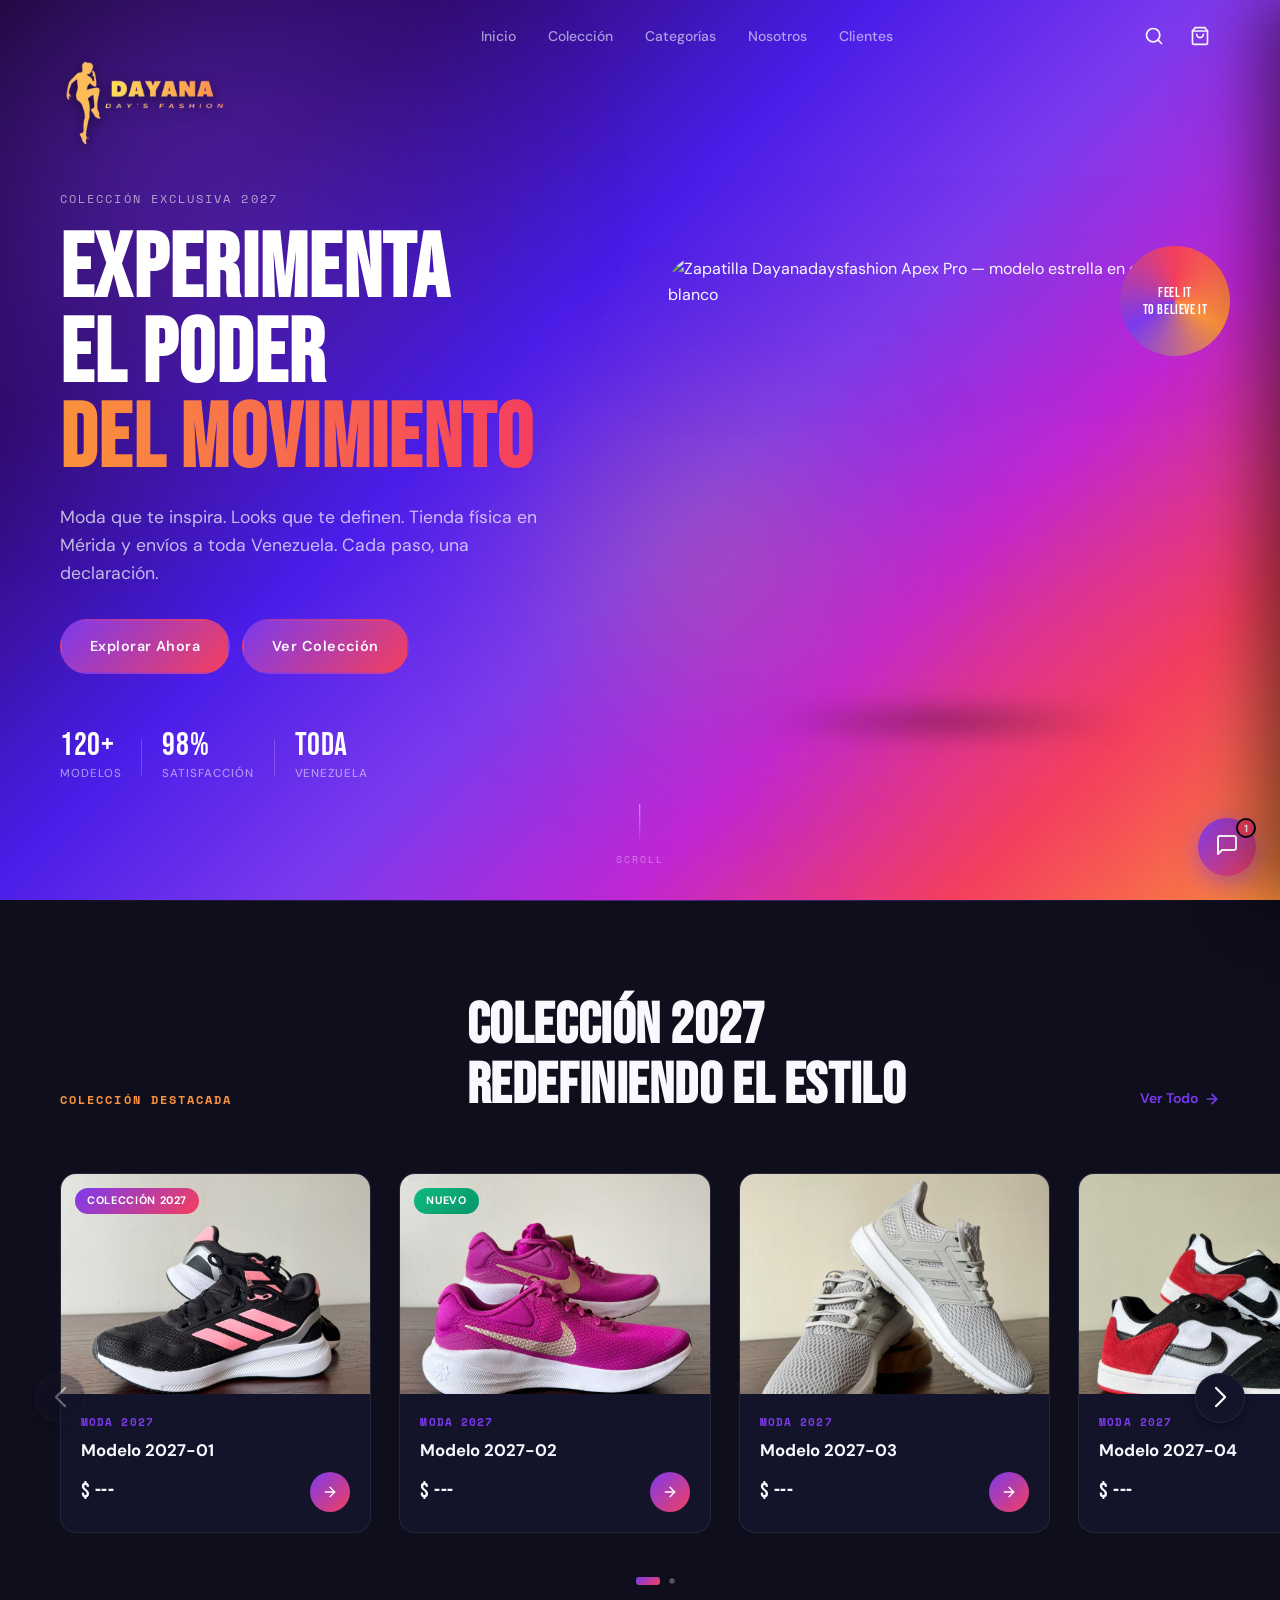
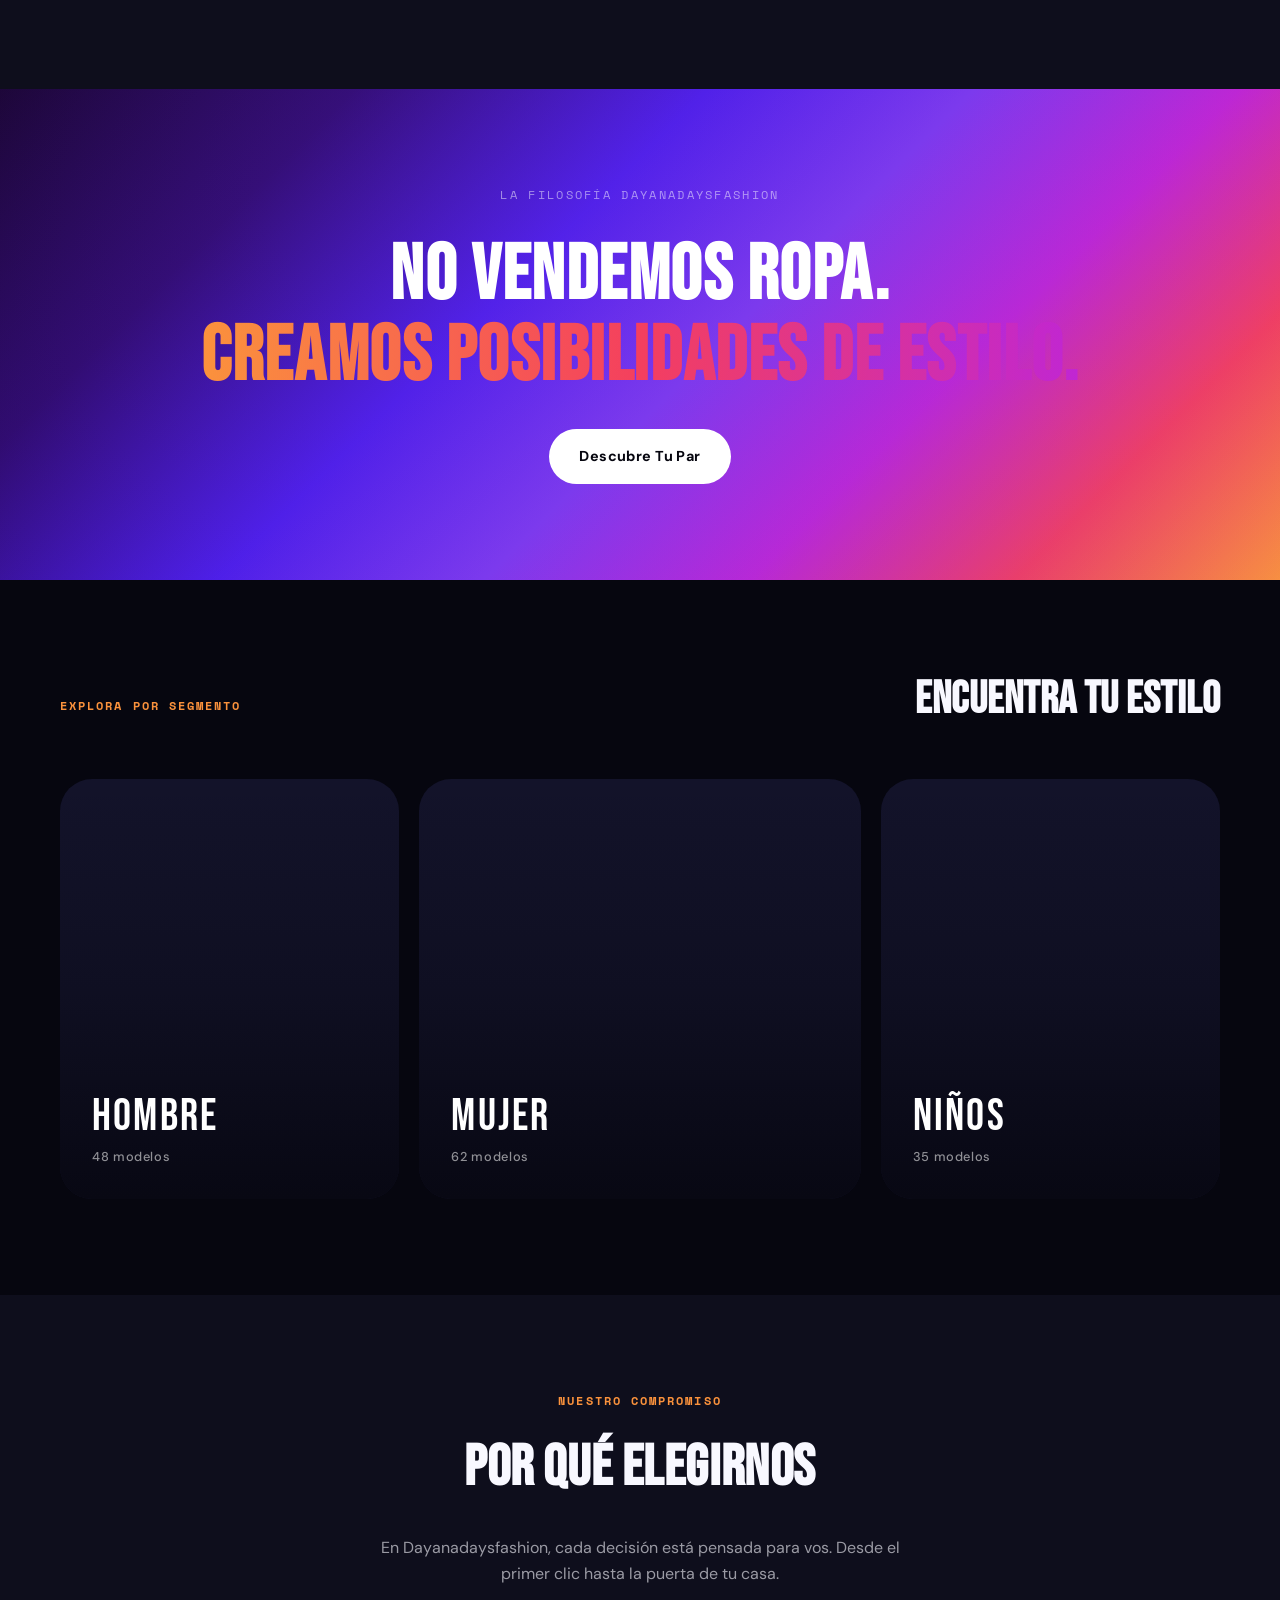
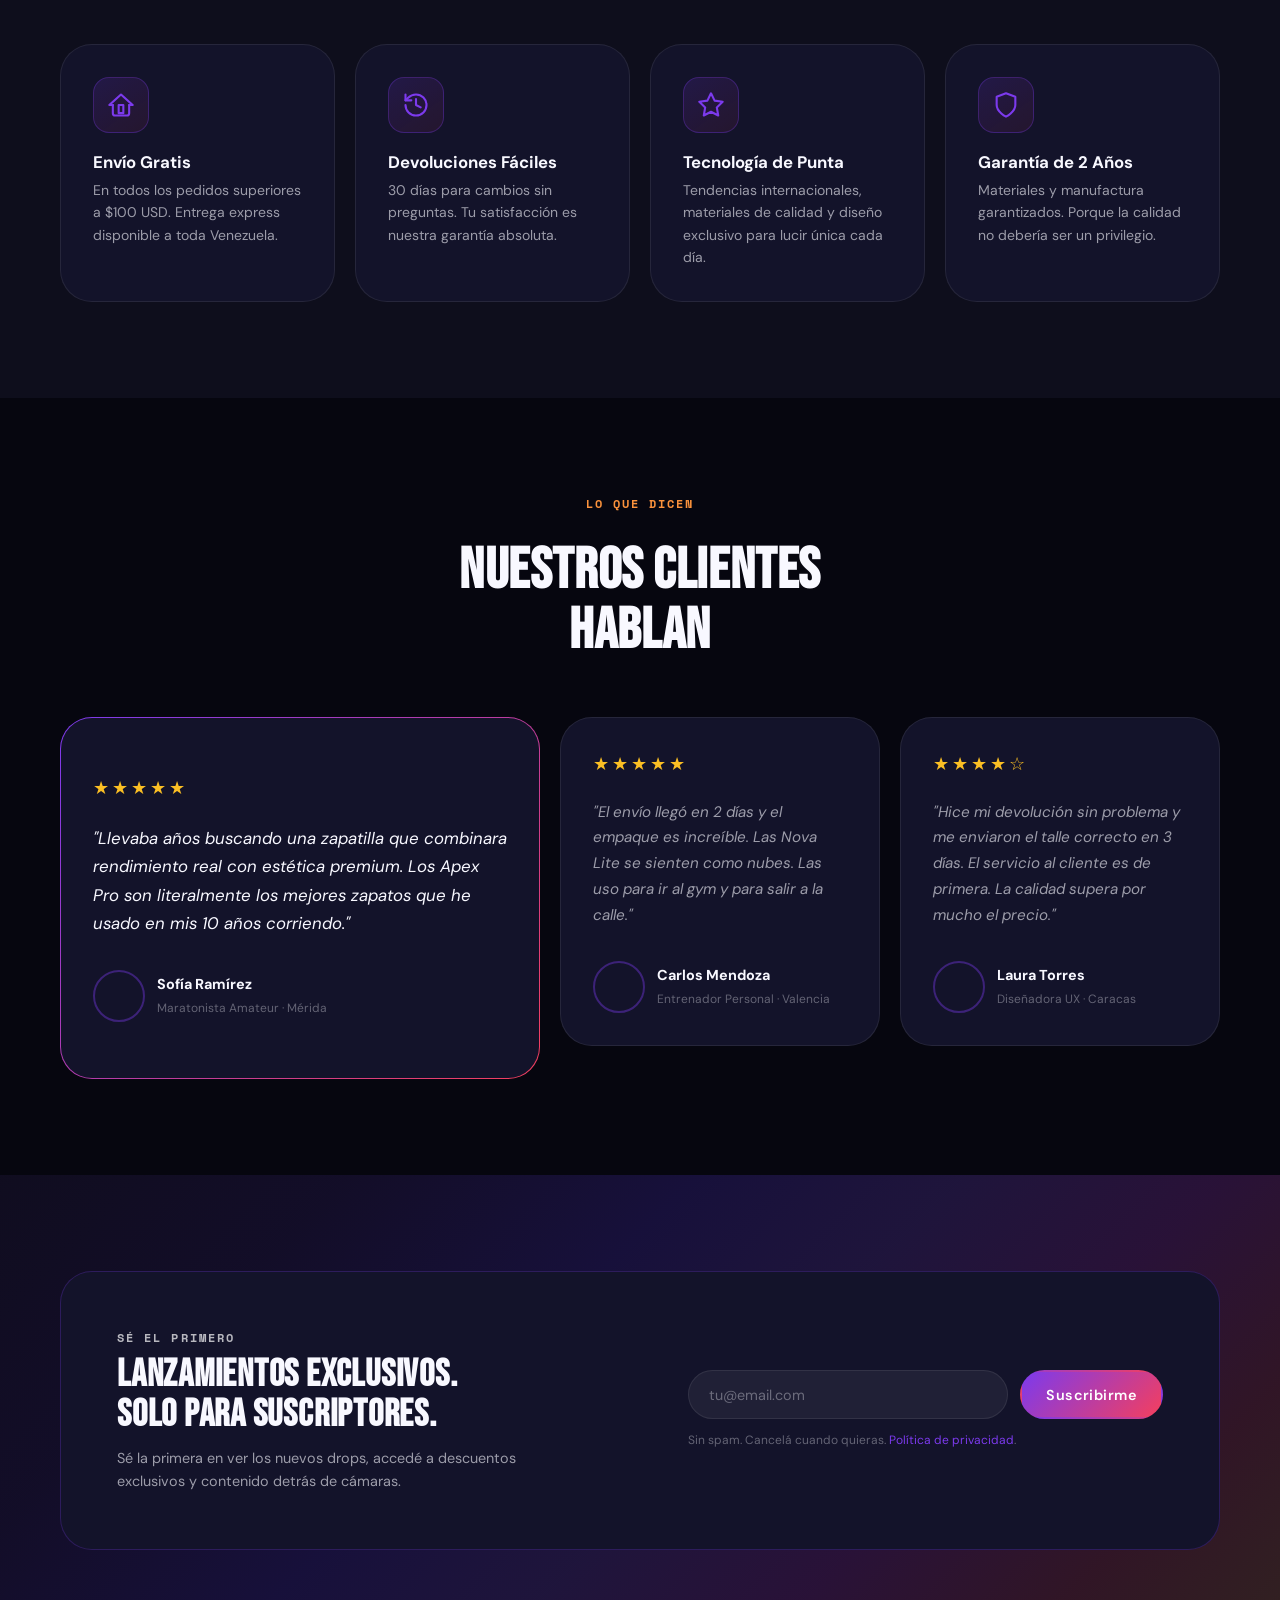
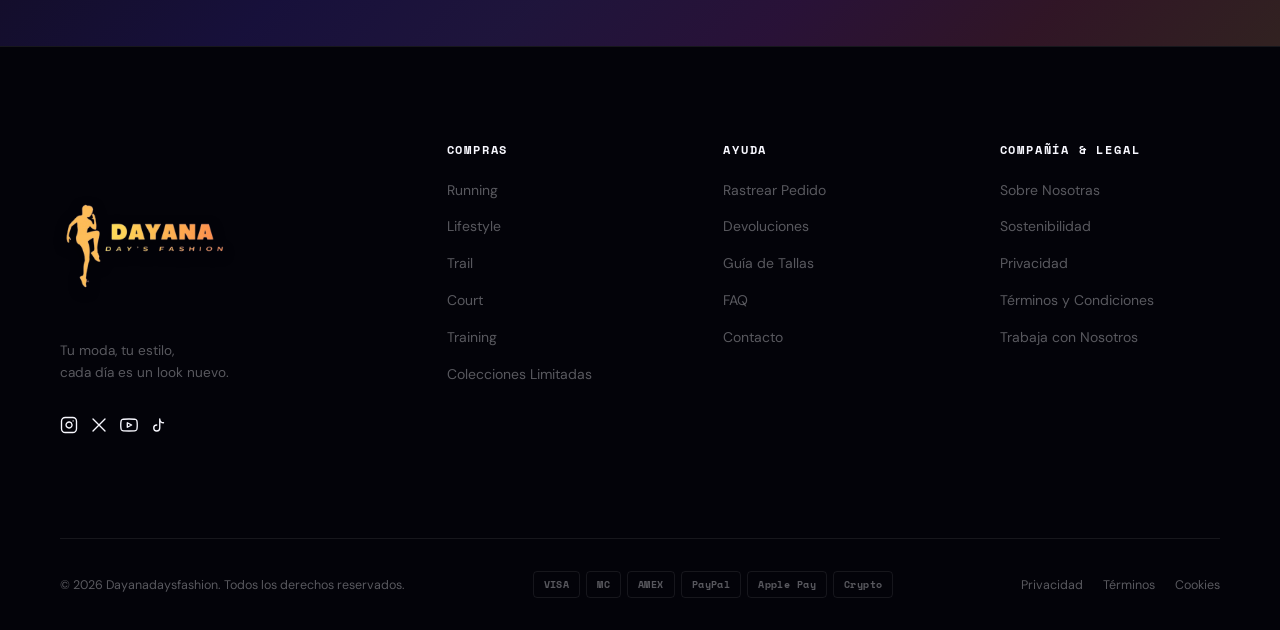
==== commit 0f88108e: "Fix: Swiper navigation - adjusted z-index, spacing and classes" ====
--- a/index.html
+++ b/index.html
@@ -226,7 +226,7 @@
 
         <!-- Swiper Carousel -->
         <div class="swiper products-swiper" aria-label="Carrusel de productos destacados">
-          <div class="swiper-wrapper stagger-grid" aria-live="polite" aria-label="8 productos encontrados">
+          <div class="swiper-wrapper" aria-live="polite" aria-label="8 productos encontrados">
 
             <!-- Tarjeta Producto 1 -->
             <div class="swiper-slide">
--- a/style.css
+++ b/style.css
@@ -1096,12 +1096,22 @@
 .swiper-button-next {
   background: var(--clr-card);
   border: 1px solid var(--clr-border);
-  width: 44px !important;
-  height: 44px !important;
+  width: 50px !important; /* Un poco más grandes para mejor clic */
+  height: 50px !important;
   border-radius: 50%;
-  color: var(--clr-text-primary) !important;
-  transition: background var(--transition-fast), transform var(--transition-spring);
-  z-index: 20 !important;
+  color: #fff !important;
+  transition: all var(--transition-fast), transform var(--transition-spring);
+  z-index: 100 !important; /* Súper alto para ser siempre clicable */
+  pointer-events: auto !important;
+  box-shadow: 0 4px 12px rgba(0,0,0,0.3);
+}
+
+.swiper-button-prev {
+  left: -25px !important; /* Hacia afuera */
+}
+
+.swiper-button-next {
+  right: -25px !important; /* Hacia afuera */
 }
 
 .swiper-button-prev:hover,
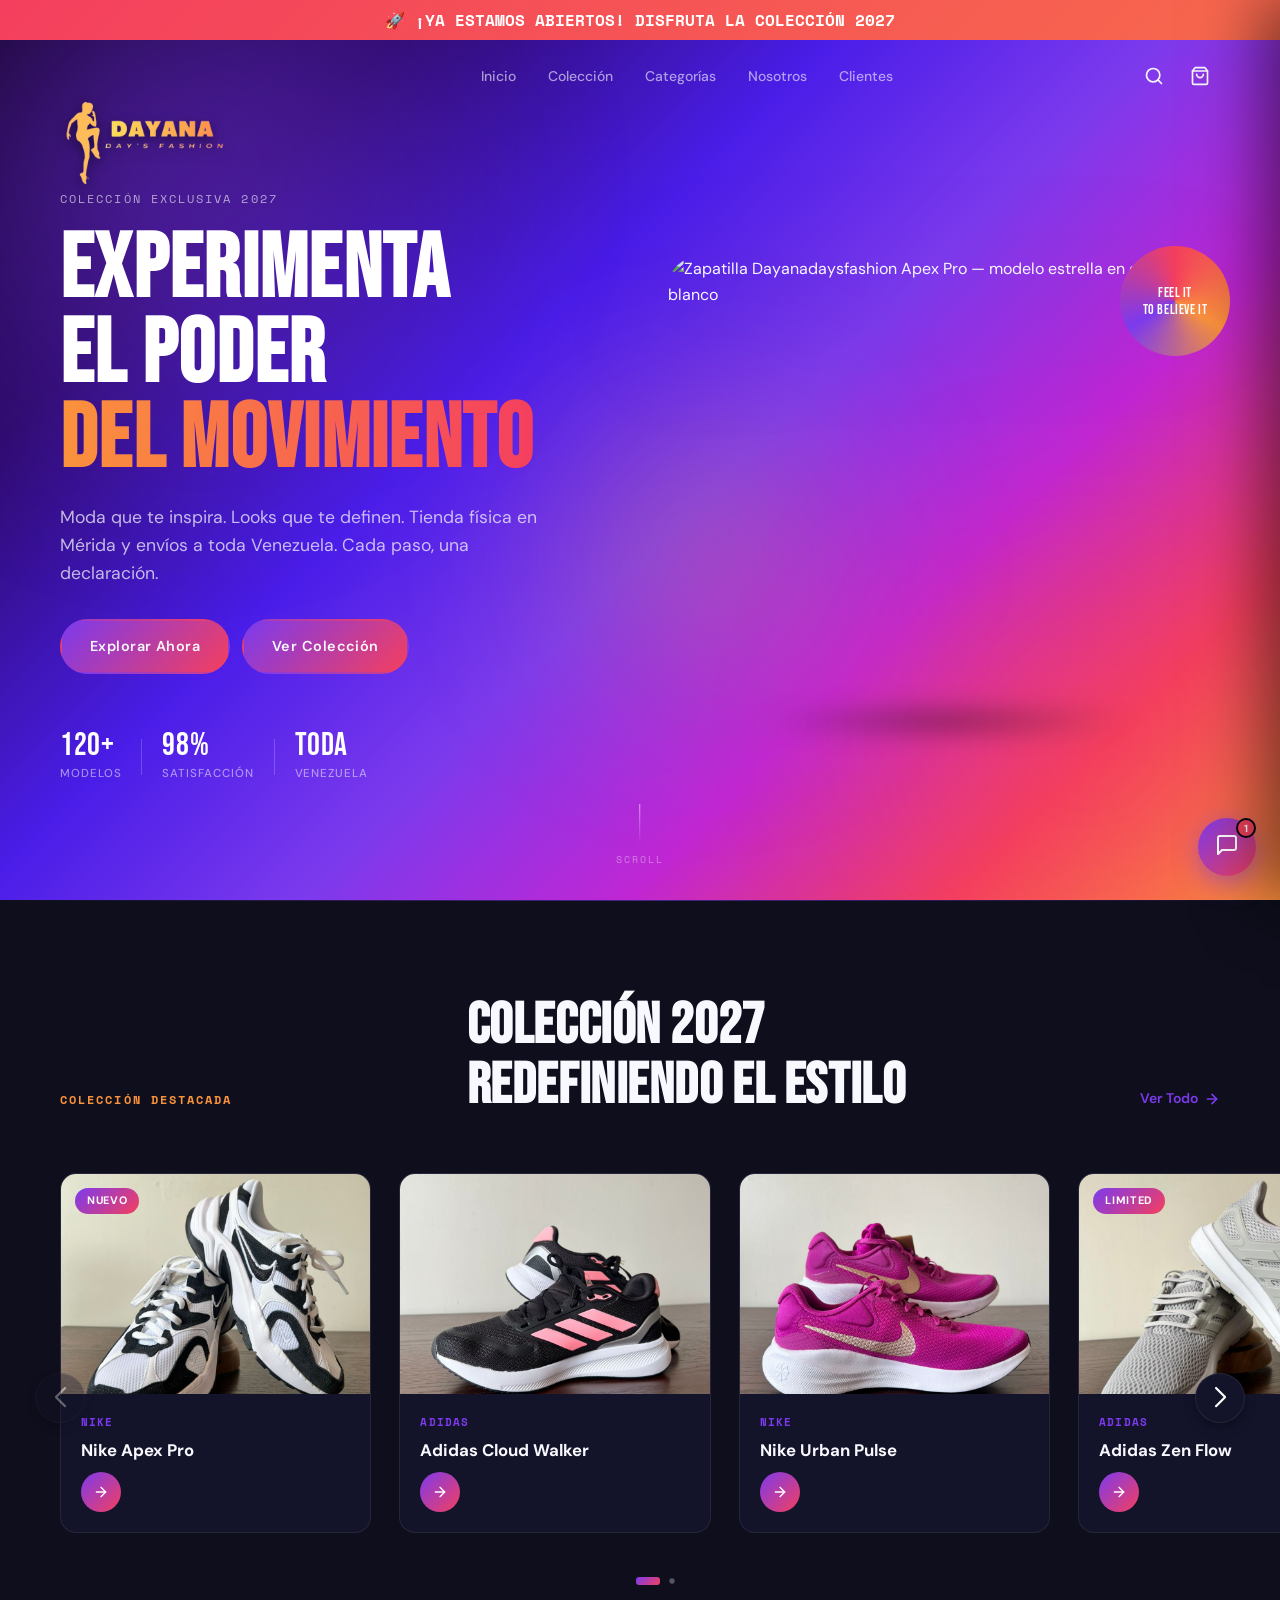
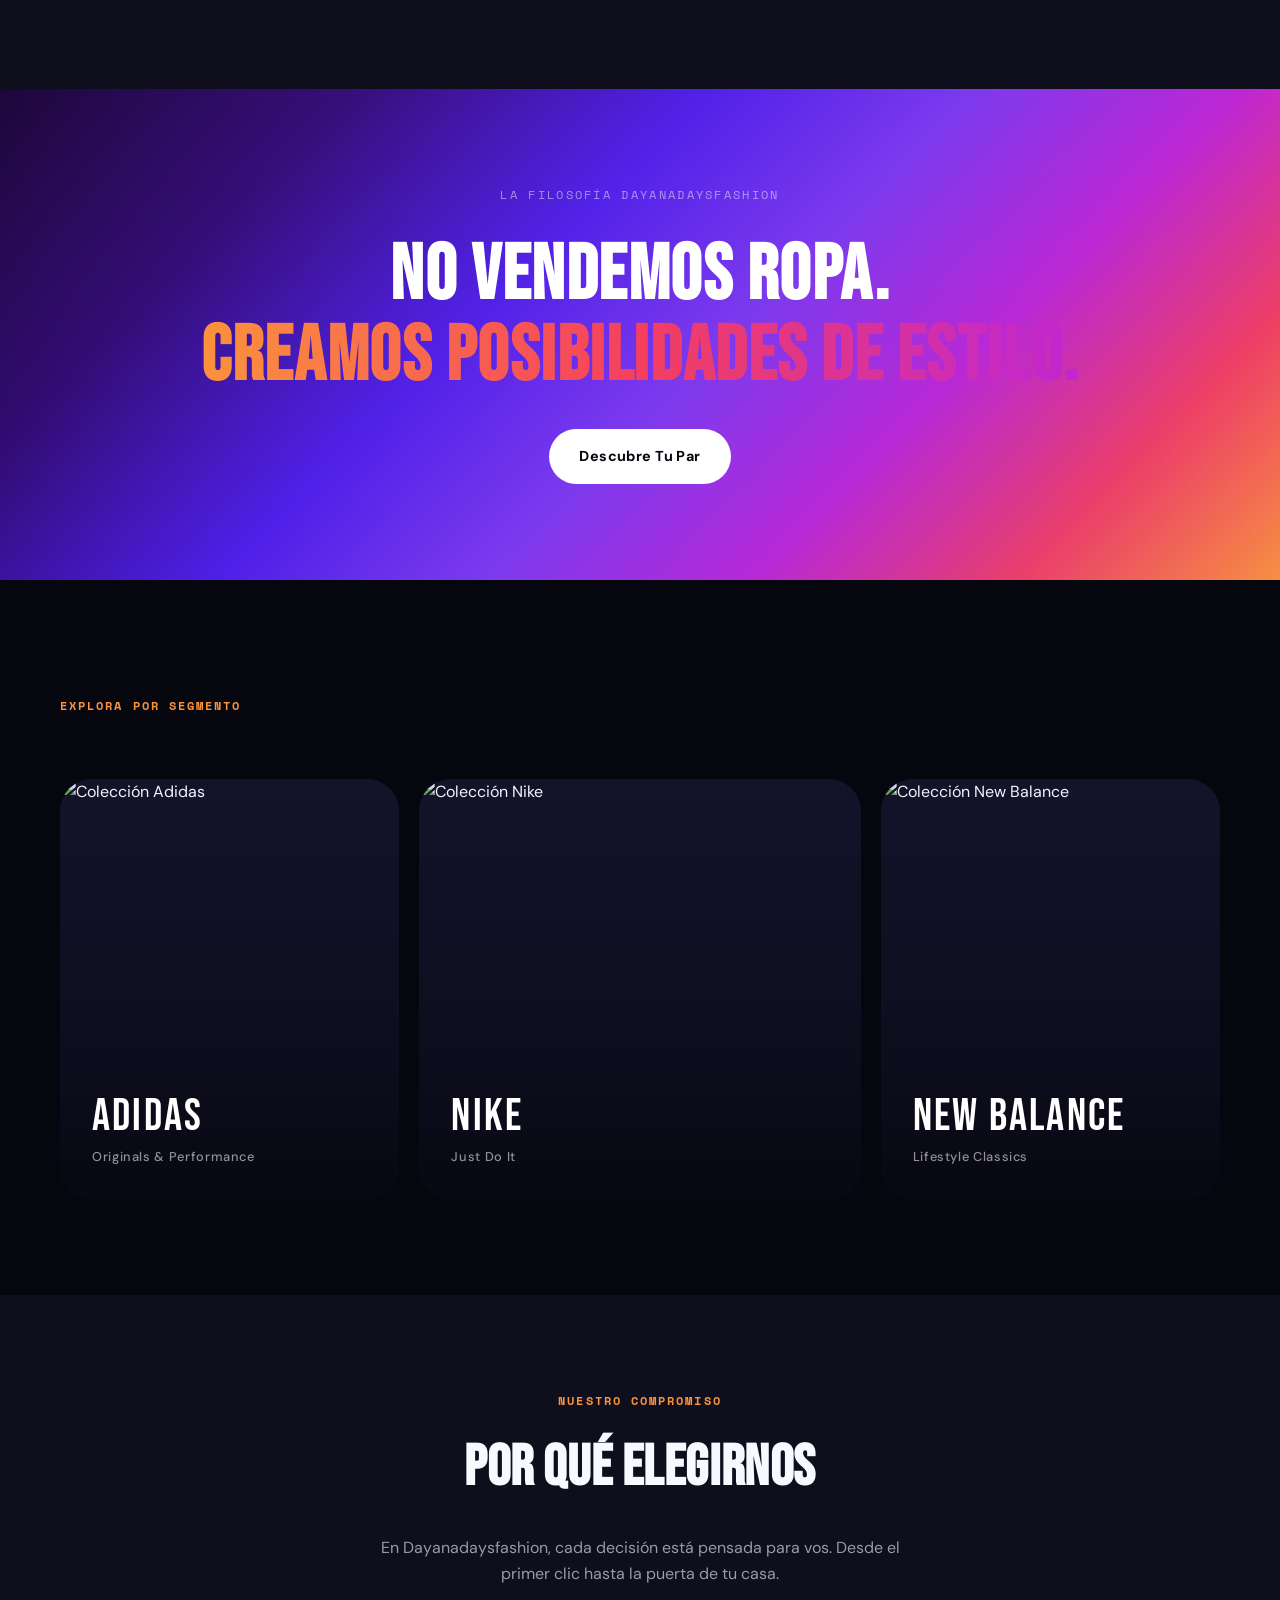
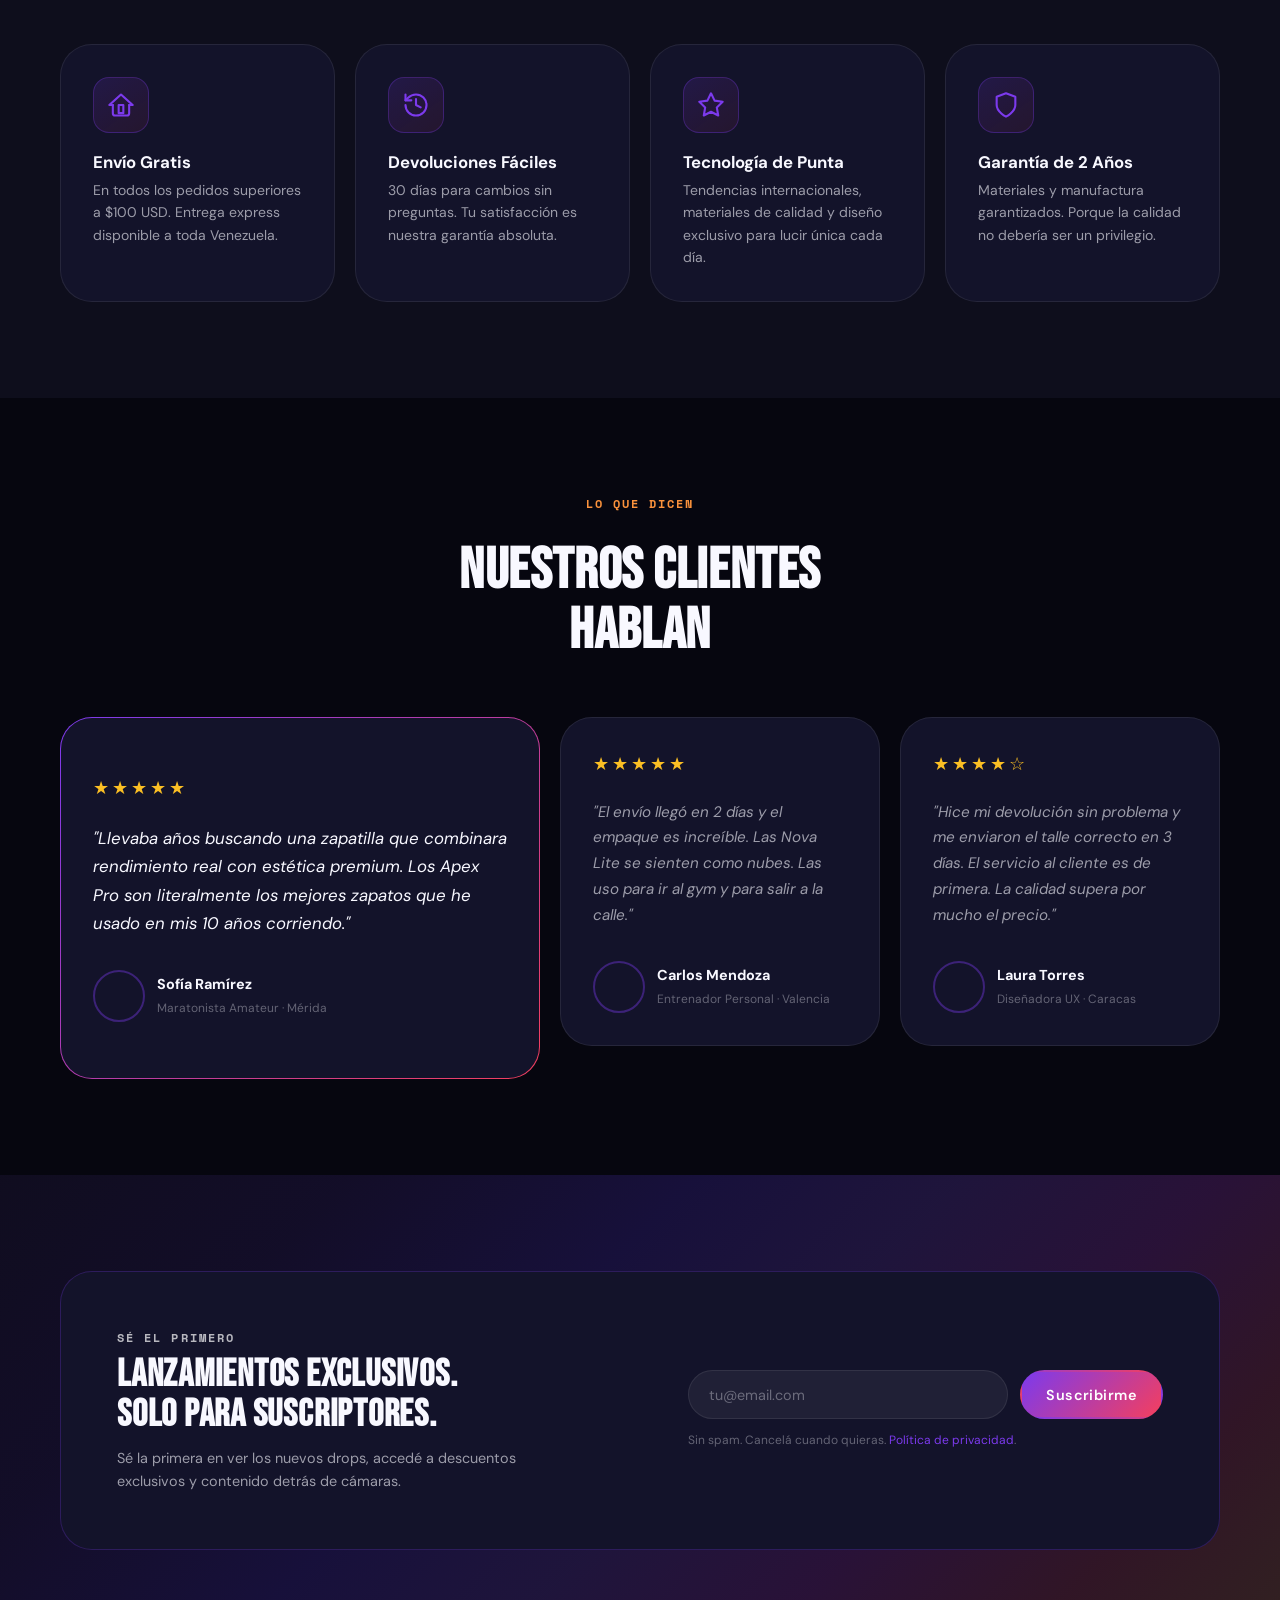
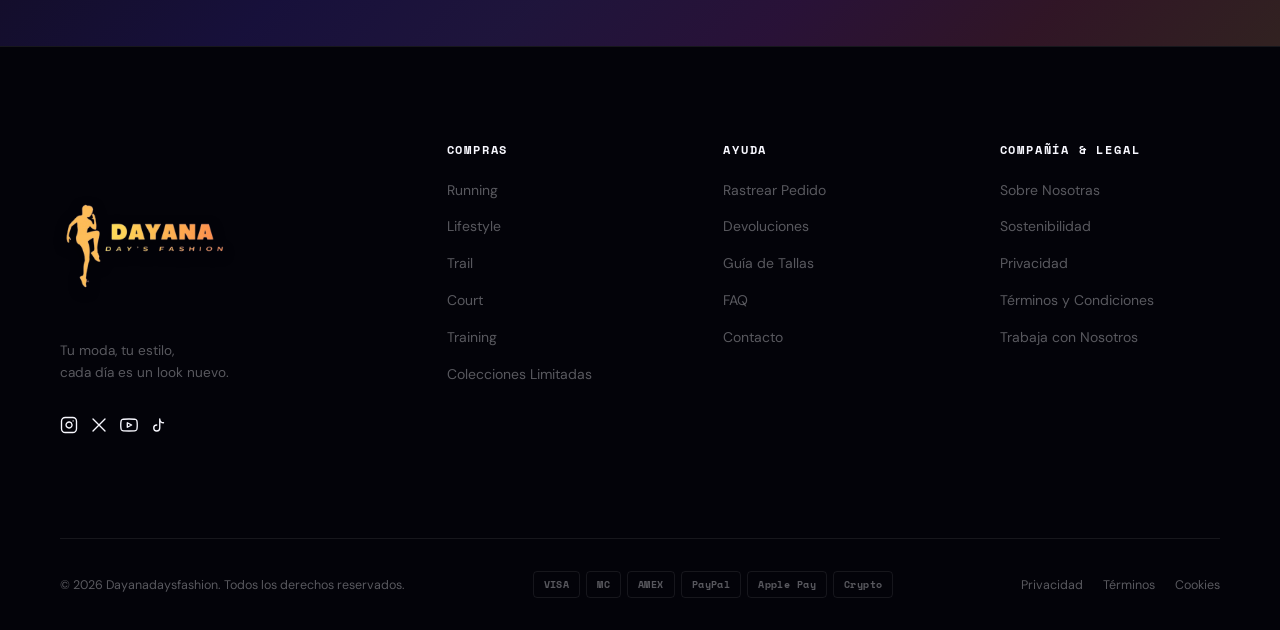
==== commit 46bc8e67: "feat: reorganización de catálogo por marcas y limpieza visual\n\n- Clasificación de imágenes en carp" ====
--- a/index.html
+++ b/index.html
@@ -40,6 +40,7 @@
 -->
 <!DOCTYPE html>
 <html lang="es">
+
 <head>
   <meta charset="UTF-8" />
   <meta name="viewport" content="width=device-width, initial-scale=1.0" />
@@ -52,31 +53,54 @@
   <!-- Google Fonts: Bebas Neue (display) + DM Sans (body) -->
   <link rel="preconnect" href="https://fonts.googleapis.com" />
   <link rel="preconnect" href="https://fonts.gstatic.com" crossorigin />
-  <link href="https://fonts.googleapis.com/css2?family=Bebas+Neue&family=DM+Sans:ital,opsz,wght@0,9..40,300..800;1,9..40,300..800&family=Space+Mono:wght@400;700&display=swap" rel="stylesheet" />
+  <link
+    href="https://fonts.googleapis.com/css2?family=Bebas+Neue&family=DM+Sans:ital,opsz,wght@0,9..40,300..800;1,9..40,300..800&family=Space+Mono:wght@400;700&display=swap"
+    rel="stylesheet" />
 
   <!-- Preload Imagen Hero -->
-  <link rel="preload" as="image" href="https://images.unsplash.com/photo-1542291026-7eec264c27ff?w=700&q=85&auto=format&fit=crop" fetchpriority="high" />
+  <link rel="preload" as="image"
+    href="https://images.unsplash.com/photo-1542291026-7eec264c27ff?w=700&q=85&auto=format&fit=crop"
+    fetchpriority="high" />
 
   <!-- Swiper.js CDN para el carrusel de productos -->
   <link rel="stylesheet" href="https://cdn.jsdelivr.net/npm/swiper@11/swiper-bundle.min.css" />
 
   <!-- SEO Meta tags -->
-  <meta name="description" content="Dayanadaysfashion — Moda femenina con estilo único. Tienda física en Mérida y envíos a toda Venezuela. Descubrí la nueva colección en dayanadaysfashion.shop" />
+  <meta name="description"
+    content="Dayanadaysfashion — Moda femenina con estilo único. Tienda física en Mérida y envíos a toda Venezuela. Descubrí la nueva colección en dayanadaysfashion.shop" />
   <meta name="keywords" content="moda femenina, ropa mujer, zapatillas, accesorios, dayanadaysfashion" />
   <link rel="canonical" href="https://dayanadaysfashion.shop" />
-  
+
   <!-- Open Graph -->
   <meta property="og:site_name" content="Dayanadaysfashion" />
   <meta property="og:locale" content="es_VE" />
   <meta property="og:title" content="Dayanadaysfashion — Tu Moda del Día a Día" />
-  <meta property="og:description" content="Descubrí la nueva colección de moda femenina. Tienda física en Mérida y envíos a toda Venezuela." />
+  <meta property="og:description"
+    content="Descubrí la nueva colección de moda femenina. Tienda física en Mérida y envíos a toda Venezuela." />
   <meta property="og:url" content="https://dayanadaysfashion.shop" />
   <meta property="og:type" content="website" />
 
   <!-- Hoja de estilos principal -->
   <link rel="stylesheet" href="style.css" />
 </head>
+
 <body>
+
+  <!-- ========================================================
+       BARRA DE ANUNCIO / COUNTDOWN
+  ======================================================== -->
+  <div class="top-bar" id="top-bar" role="complementary">
+    <div class="container top-bar__container">
+      <span class="top-bar__text">✨ LANZAMIENTO OFICIAL EN:</span>
+      <div class="countdown" id="countdown" aria-label="Tiempo restante para el lanzamiento">
+        <div class="countdown__item"><span id="days">00</span><small>d</small></div>
+        <div class="countdown__item"><span id="hours">00</span><small>h</small></div>
+        <div class="countdown__item"><span id="minutes">00</span><small>m</small></div>
+        <div class="countdown__item"><span id="seconds">00</span><small>s</small></div>
+      </div>
+      <a href="#newsletter" class="top-bar__link">Suscríbete para el drop ↓</a>
+    </div>
+  </div>
 
   <!-- ========================================================
        HEADER / NAVEGACIÓN
@@ -90,35 +114,46 @@
 
       <!-- Menú desktop -->
       <ul class="nav__list" role="list">
-        <li><a href="#hero"       class="nav__link">Inicio</a></li>
-        <li><a href="#productos"  class="nav__link">Colección</a></li>
+        <li><a href="#hero" class="nav__link">Inicio</a></li>
+        <li><a href="#productos" class="nav__link">Colección</a></li>
         <li><a href="#categorias" class="nav__link">Categorías</a></li>
-        <li><a href="#why-us"     class="nav__link">Nosotros</a></li>
+        <li><a href="#why-us" class="nav__link">Nosotros</a></li>
         <li><a href="#testimonials" class="nav__link">Clientes</a></li>
       </ul>
 
       <div class="nav__actions">
         <button class="btn-icon" aria-label="Buscar productos">
-          <svg xmlns="http://www.w3.org/2000/svg" width="20" height="20" viewBox="0 0 24 24" fill="none" stroke="currentColor" stroke-width="2" stroke-linecap="round" stroke-linejoin="round"><circle cx="11" cy="11" r="8"/><path d="m21 21-4.3-4.3"/></svg>
+          <svg xmlns="http://www.w3.org/2000/svg" width="20" height="20" viewBox="0 0 24 24" fill="none"
+            stroke="currentColor" stroke-width="2" stroke-linecap="round" stroke-linejoin="round">
+            <circle cx="11" cy="11" r="8" />
+            <path d="m21 21-4.3-4.3" />
+          </svg>
         </button>
         <button class="btn-icon cart-btn" aria-label="Abrir carrito">
-          <svg xmlns="http://www.w3.org/2000/svg" width="20" height="20" viewBox="0 0 24 24" fill="none" stroke="currentColor" stroke-width="2" stroke-linecap="round" stroke-linejoin="round"><path d="M6 2 3 6v14a2 2 0 0 0 2 2h14a2 2 0 0 0 2-2V6l-3-4Z"/><line x1="3" x2="21" y1="6" y2="6"/><path d="M16 10a4 4 0 0 1-8 0"/></svg>
+          <svg xmlns="http://www.w3.org/2000/svg" width="20" height="20" viewBox="0 0 24 24" fill="none"
+            stroke="currentColor" stroke-width="2" stroke-linecap="round" stroke-linejoin="round">
+            <path d="M6 2 3 6v14a2 2 0 0 0 2 2h14a2 2 0 0 0 2-2V6l-3-4Z" />
+            <line x1="3" x2="21" y1="6" y2="6" />
+            <path d="M16 10a4 4 0 0 1-8 0" />
+          </svg>
           <span class="cart-badge" id="cartCount" aria-live="polite">0</span>
         </button>
         <!-- Botón hamburguesa para móvil -->
-        <button class="hamburger" id="hamburger" aria-label="Abrir menú" aria-expanded="false" aria-controls="mobile-menu">
+        <button class="hamburger" id="hamburger" aria-label="Abrir menú" aria-expanded="false"
+          aria-controls="mobile-menu">
           <span></span><span></span><span></span>
         </button>
       </div>
     </nav>
 
     <!-- Menú móvil -->
-    <div class="mobile-menu" id="mobile-menu" role="dialog" aria-modal="true" aria-hidden="true" aria-label="Menú de navegación">
+    <div class="mobile-menu" id="mobile-menu" role="dialog" aria-modal="true" aria-hidden="true"
+      aria-label="Menú de navegación">
       <ul class="mobile-menu__list" role="list">
-        <li><a href="#hero"         class="mobile-menu__link" data-close-menu>Inicio</a></li>
-        <li><a href="#productos"    class="mobile-menu__link" data-close-menu>Colección</a></li>
-        <li><a href="#categorias"   class="mobile-menu__link" data-close-menu>Categorías</a></li>
-        <li><a href="#why-us"       class="mobile-menu__link" data-close-menu>Nosotros</a></li>
+        <li><a href="#hero" class="mobile-menu__link" data-close-menu>Inicio</a></li>
+        <li><a href="#productos" class="mobile-menu__link" data-close-menu>Colección</a></li>
+        <li><a href="#categorias" class="mobile-menu__link" data-close-menu>Categorías</a></li>
+        <li><a href="#why-us" class="mobile-menu__link" data-close-menu>Nosotros</a></li>
         <li><a href="#testimonials" class="mobile-menu__link" data-close-menu>Clientes</a></li>
       </ul>
     </div>
@@ -140,26 +175,31 @@
       <div class="hero__container container">
         <!-- Columna izquierda: Copy y CTAs -->
         <div class="hero__content">
-          <p class="hero__eyebrow reveal" data-reveal="fadeInUp" data-delay="0" style="animation-delay: 0ms;">Colección Exclusiva 2027</p>
-          
-          <h1 class="hero__title reveal" data-reveal="fadeInUp" data-delay="0" style="font-size: var(--fs-display-xl); animation-delay: 0ms;">
-            Experimenta<br/>
-            el Poder<br/>
+          <p class="hero__eyebrow reveal" data-reveal="fadeInUp" data-delay="0" style="animation-delay: 0ms;">Colección
+            Exclusiva 2027</p>
+
+          <h1 class="hero__title reveal" data-reveal="fadeInUp" data-delay="0"
+            style="font-size: var(--fs-display-xl); animation-delay: 0ms;">
+            Experimenta<br />
+            el Poder<br />
             <span class="hero__title-accent">del Movimiento</span>
           </h1>
-          
+
           <p class="hero__subtitle reveal" data-reveal="fadeInUp" data-delay="100" style="animation-delay: 100ms;">
             Moda que te inspira. Looks que te definen. Tienda física en Mérida y envíos a toda Venezuela.
             Cada paso, una declaración.
           </p>
-          
+
           <div class="hero__actions">
-            <a href="#productos" class="btn reveal" data-reveal="fadeInUp" data-delay="150" style="animation-delay: 150ms;" aria-label="Explorar la nueva colección">Explorar Ahora</a>
-            <a href="#categorias" class="btn reveal" data-reveal="fadeInUp" data-delay="200" style="animation-delay: 200ms;">Ver Colección</a>
+            <a href="#productos" class="btn reveal" data-reveal="fadeInUp" data-delay="150"
+              style="animation-delay: 150ms;" aria-label="Explorar la nueva colección">Explorar Ahora</a>
+            <a href="#categorias" class="btn reveal" data-reveal="fadeInUp" data-delay="200"
+              style="animation-delay: 200ms;">Ver Colección</a>
           </div>
 
           <!-- Métricas rápidas de confianza -->
-          <div class="hero__stats reveal" data-reveal="fadeInUp" data-delay="250" style="animation-delay: 250ms;" aria-label="Estadísticas de la marca">
+          <div class="hero__stats reveal" data-reveal="fadeInUp" data-delay="250" style="animation-delay: 250ms;"
+            aria-label="Estadísticas de la marca">
             <div class="stat">
               <span class="stat__number">120+</span>
               <span class="stat__label">Modelos</span>
@@ -178,24 +218,19 @@
         </div>
 
         <!-- Columna derecha: Zapato principal -->
-        <div class="hero__visual reveal" data-reveal="fadeInUp" data-delay="300" style="animation-delay: 300ms;" aria-hidden="true">
+        <div class="hero__visual reveal" data-reveal="fadeInUp" data-delay="300" style="animation-delay: 300ms;"
+          aria-hidden="true">
           <div class="shoe-spotlight">
             <!-- 
               IMAGEN PRINCIPAL DEL HÉROE
               Reemplaza esta URL con una imagen de zapato .png con fondo transparente.
             -->
-            <img
-              src="https://images.unsplash.com/photo-1542291026-7eec264c27ff?w=700&q=85&auto=format&fit=crop"
+            <img src="https://images.unsplash.com/photo-1542291026-7eec264c27ff?w=700&q=85&auto=format&fit=crop"
               alt="Zapatilla Dayanadaysfashion Apex Pro — modelo estrella en color coral y blanco"
-              class="hero__shoe-img"
-              loading="eager"
-              fetchpriority="high"
-              width="600"
-              height="500"
-            />
+              class="hero__shoe-img" loading="eager" fetchpriority="high" width="600" height="500" />
             <!-- Etiqueta flotante sobre el zapato -->
             <div class="shoe-badge">
-              <span class="shoe-badge__text">Feel It<br/>to Believe It</span>
+              <span class="shoe-badge__text">Feel It<br />to Believe It</span>
               <div class="shoe-badge__ring" aria-hidden="true"></div>
             </div>
             <!-- Sombra proyectada del zapato -->
@@ -220,234 +255,216 @@
       <div class="container">
         <div class="section-header">
           <p class="section-eyebrow">Colección Destacada</p>
-          <h2 class="section-title" id="products-heading">Colección 2027<br/>Redefiniendo el Estilo</h2>
-          <a href="#" class="section-link">Ver Todo <svg xmlns="http://www.w3.org/2000/svg" width="16" height="16" viewBox="0 0 24 24" fill="none" stroke="currentColor" stroke-width="2.5" stroke-linecap="round" stroke-linejoin="round"><path d="M5 12h14"/><path d="m12 5 7 7-7 7"/></svg></a>
+          <h2 class="section-title" id="products-heading">Colección 2027<br />Redefiniendo el Estilo</h2>
+          <a href="#" class="section-link">Ver Todo <svg xmlns="http://www.w3.org/2000/svg" width="16" height="16"
+              viewBox="0 0 24 24" fill="none" stroke="currentColor" stroke-width="2.5" stroke-linecap="round"
+              stroke-linejoin="round">
+              <path d="M5 12h14" />
+              <path d="m12 5 7 7-7 7" />
+            </svg></a>
         </div>
 
         <!-- Swiper Carousel -->
         <div class="swiper products-swiper" aria-label="Carrusel de productos destacados">
           <div class="swiper-wrapper" aria-live="polite" aria-label="8 productos encontrados">
 
-            <!-- Tarjeta Producto 1 -->
+            <!-- Producto 1: Nike -->
             <div class="swiper-slide">
               <article class="product-card" role="article">
-                <div class="product-card__badge">Colección 2027</div>
+                <div class="product-card__badge">Nuevo</div>
                 <div class="product-card__image-wrap">
-                  <img
-                    src="images/zapatos/zapato-1.jpg"
-                    alt="Modelo Exclusivo 01"
-                    class="product-card__img"
-                    loading="lazy"
-                    width="300"
-                    height="220"
-                  />
+                  <img src="images/zapatos/nike/zapato-8.jpg" alt="Nike Apex Pro" class="product-card__img"
+                    loading="lazy" width="300" height="400" />
                 </div>
                 <div class="product-card__info">
                   <div class="product-card__meta">
-                    <span class="product-card__category">Moda 2027</span>
-                  </div>
-                  <h3 class="product-card__name">Modelo 2027-01</h3>
+                    <span class="product-card__category">Nike</span>
+                  </div>
+                  <h3 class="product-card__name">Nike Apex Pro</h3>
                   <div class="product-card__footer">
-                    <span class="product-card__price">$ ---</span>
-                    <button class="btn-add-cart" aria-label="Añadir al carrito" data-product="Modelo 2027-01" data-price="0">
-                      <svg xmlns="http://www.w3.org/2000/svg" width="16" height="16" viewBox="0 0 24 24" fill="none" stroke="currentColor" stroke-width="2" stroke-linecap="round" stroke-linejoin="round"><path d="M5 12h14"/><path d="m12 5 7 7-7 7"/></svg>
+                    <button class="btn-add-cart" aria-label="Ver detalles" data-product="Nike Apex Pro">
+                      <svg xmlns="http://www.w3.org/2000/svg" width="16" height="16" viewBox="0 0 24 24" fill="none"
+                        stroke="currentColor" stroke-width="2" stroke-linecap="round" stroke-linejoin="round">
+                        <path d="M5 12h14" />
+                        <path d="m12 5 7 7-7 7" />
+                      </svg>
                     </button>
                   </div>
                 </div>
               </article>
             </div>
 
-            <!-- Tarjeta Producto 2 -->
-            <div class="swiper-slide">
-              <article class="product-card" role="article">
-                <div class="product-card__badge product-card__badge--new">Nuevo</div>
-                <div class="product-card__image-wrap">
-                  <img
-                    src="images/zapatos/zapato-2.jpg"
-                    alt="Modelo Exclusivo 02"
-                    class="product-card__img"
-                    loading="lazy"
-                    width="300"
-                    height="220"
-                  />
-                </div>
-                <div class="product-card__info">
-                  <div class="product-card__meta">
-                    <span class="product-card__category">Moda 2027</span>
-                  </div>
-                  <h3 class="product-card__name">Modelo 2027-02</h3>
-                  <div class="product-card__footer">
-                    <span class="product-card__price">$ ---</span>
-                    <button class="btn-add-cart" aria-label="Añadir al carrito" data-product="Modelo 2027-02" data-price="0">
-                      <svg xmlns="http://www.w3.org/2000/svg" width="16" height="16" viewBox="0 0 24 24" fill="none" stroke="currentColor" stroke-width="2" stroke-linecap="round" stroke-linejoin="round"><path d="M5 12h14"/><path d="m12 5 7 7-7 7"/></svg>
-                    </button>
-                  </div>
-                </div>
-              </article>
-            </div>
-
-            <!-- Tarjeta Producto 3 -->
+            <!-- Producto 2: Adidas -->
             <div class="swiper-slide">
               <article class="product-card" role="article">
                 <div class="product-card__image-wrap">
-                  <img
-                    src="images/zapatos/zapato-3.jpg"
-                    alt="Modelo Exclusivo 03"
-                    class="product-card__img"
-                    loading="lazy"
-                    width="300"
-                    height="220"
-                  />
+                  <img src="images/zapatos/adidas/zapato-1.jpg" alt="Adidas Cloud Walker" class="product-card__img"
+                    loading="lazy" width="300" height="400" />
                 </div>
                 <div class="product-card__info">
                   <div class="product-card__meta">
-                    <span class="product-card__category">Moda 2027</span>
-                  </div>
-                  <h3 class="product-card__name">Modelo 2027-03</h3>
+                    <span class="product-card__category">Adidas</span>
+                  </div>
+                  <h3 class="product-card__name">Adidas Cloud Walker</h3>
                   <div class="product-card__footer">
-                    <span class="product-card__price">$ ---</span>
-                    <button class="btn-add-cart" aria-label="Añadir al carrito" data-product="Modelo 2027-03" data-price="0">
-                      <svg xmlns="http://www.w3.org/2000/svg" width="16" height="16" viewBox="0 0 24 24" fill="none" stroke="currentColor" stroke-width="2" stroke-linecap="round" stroke-linejoin="round"><path d="M5 12h14"/><path d="m12 5 7 7-7 7"/></svg>
+                    <button class="btn-add-cart" aria-label="Ver detalles" data-product="Adidas Cloud Walker">
+                      <svg xmlns="http://www.w3.org/2000/svg" width="16" height="16" viewBox="0 0 24 24" fill="none"
+                        stroke="currentColor" stroke-width="2" stroke-linecap="round" stroke-linejoin="round">
+                        <path d="M5 12h14" />
+                        <path d="m12 5 7 7-7 7" />
+                      </svg>
                     </button>
                   </div>
                 </div>
               </article>
             </div>
 
-            <!-- Tarjeta Producto 4 -->
+            <!-- Producto 3: Nike -->
             <div class="swiper-slide">
               <article class="product-card" role="article">
                 <div class="product-card__image-wrap">
-                  <img
-                    src="images/zapatos/zapato-4.jpg"
-                    alt="Modelo Exclusivo 04"
-                    class="product-card__img"
-                    loading="lazy"
-                    width="300"
-                    height="220"
-                  />
+                  <img src="images/zapatos/nike/zapato-2.jpg" alt="Nike Urban Pulse" class="product-card__img"
+                    loading="lazy" width="300" height="400" />
                 </div>
                 <div class="product-card__info">
                   <div class="product-card__meta">
-                    <span class="product-card__category">Moda 2027</span>
-                  </div>
-                  <h3 class="product-card__name">Modelo 2027-04</h3>
+                    <span class="product-card__category">Nike</span>
+                  </div>
+                  <h3 class="product-card__name">Nike Urban Pulse</h3>
                   <div class="product-card__footer">
-                    <span class="product-card__price">$ ---</span>
-                    <button class="btn-add-cart" aria-label="Añadir al carrito" data-product="Modelo 2027-04" data-price="0">
-                      <svg xmlns="http://www.w3.org/2000/svg" width="16" height="16" viewBox="0 0 24 24" fill="none" stroke="currentColor" stroke-width="2" stroke-linecap="round" stroke-linejoin="round"><path d="M5 12h14"/><path d="m12 5 7 7-7 7"/></svg>
+                    <button class="btn-add-cart" aria-label="Ver detalles" data-product="Nike Urban Pulse">
+                      <svg xmlns="http://www.w3.org/2000/svg" width="16" height="16" viewBox="0 0 24 24" fill="none"
+                        stroke="currentColor" stroke-width="2" stroke-linecap="round" stroke-linejoin="round">
+                        <path d="M5 12h14" />
+                        <path d="m12 5 7 7-7 7" />
+                      </svg>
                     </button>
                   </div>
                 </div>
               </article>
             </div>
 
-            <!-- Tarjeta Producto 5 -->
+            <!-- Producto 4: Adidas -->
+            <div class="swiper-slide">
+              <article class="product-card" role="article">
+                <div class="product-card__badge product-card__badge--limited">Limited</div>
+                <div class="product-card__image-wrap">
+                  <img src="images/zapatos/adidas/zapato-3.jpg" alt="Adidas Zen Flow" class="product-card__img"
+                    loading="lazy" width="300" height="400" />
+                </div>
+                <div class="product-card__info">
+                  <div class="product-card__meta">
+                    <span class="product-card__category">Adidas</span>
+                  </div>
+                  <h3 class="product-card__name">Adidas Zen Flow</h3>
+                  <div class="product-card__footer">
+                    <button class="btn-add-cart" aria-label="Ver detalles" data-product="Adidas Zen Flow">
+                      <svg xmlns="http://www.w3.org/2000/svg" width="16" height="16" viewBox="0 0 24 24" fill="none"
+                        stroke="currentColor" stroke-width="2" stroke-linecap="round" stroke-linejoin="round">
+                        <path d="M5 12h14" />
+                        <path d="m12 5 7 7-7 7" />
+                      </svg>
+                    </button>
+                  </div>
+                </div>
+              </article>
+            </div>
+
+            <!-- Producto 5: Nike -->
             <div class="swiper-slide">
               <article class="product-card" role="article">
                 <div class="product-card__image-wrap">
-                  <img
-                    src="images/zapatos/zapato-5.jpg"
-                    alt="Modelo Exclusivo 05"
-                    class="product-card__img"
-                    loading="lazy"
-                    width="300"
-                    height="220"
-                  />
+                  <img src="images/zapatos/nike/zapato-4.jpg" alt="Nike Aero Nova" class="product-card__img"
+                    loading="lazy" width="300" height="400" />
                 </div>
                 <div class="product-card__info">
                   <div class="product-card__meta">
-                    <span class="product-card__category">Moda 2027</span>
-                  </div>
-                  <h3 class="product-card__name">Modelo 2027-05</h3>
+                    <span class="product-card__category">Nike</span>
+                  </div>
+                  <h3 class="product-card__name">Nike Aero Nova</h3>
                   <div class="product-card__footer">
-                    <span class="product-card__price">$ ---</span>
-                    <button class="btn-add-cart" aria-label="Añadir al carrito" data-product="Modelo 2027-05" data-price="0">
-                      <svg xmlns="http://www.w3.org/2000/svg" width="16" height="16" viewBox="0 0 24 24" fill="none" stroke="currentColor" stroke-width="2" stroke-linecap="round" stroke-linejoin="round"><path d="M5 12h14"/><path d="m12 5 7 7-7 7"/></svg>
+                    <button class="btn-add-cart" aria-label="Ver detalles" data-product="Nike Aero Nova">
+                      <svg xmlns="http://www.w3.org/2000/svg" width="16" height="16" viewBox="0 0 24 24" fill="none"
+                        stroke="currentColor" stroke-width="2" stroke-linecap="round" stroke-linejoin="round">
+                        <path d="M5 12h14" />
+                        <path d="m12 5 7 7-7 7" />
+                      </svg>
                     </button>
                   </div>
                 </div>
               </article>
             </div>
 
-            <!-- Tarjeta Producto 6 -->
+            <!-- Producto 6: Nike -->
             <div class="swiper-slide">
               <article class="product-card" role="article">
                 <div class="product-card__image-wrap">
-                  <img
-                    src="images/zapatos/zapato-6.jpg"
-                    alt="Modelo Exclusivo 06"
-                    class="product-card__img"
-                    loading="lazy"
-                    width="300"
-                    height="220"
-                  />
+                  <img src="images/zapatos/nike/zapato-5.jpg" alt="Nike Luna Peak" class="product-card__img"
+                    loading="lazy" width="300" height="400" />
                 </div>
                 <div class="product-card__info">
                   <div class="product-card__meta">
-                    <span class="product-card__category">Moda 2027</span>
-                  </div>
-                  <h3 class="product-card__name">Modelo 2027-06</h3>
+                    <span class="product-card__category">Nike</span>
+                  </div>
+                  <h3 class="product-card__name">Nike Luna Peak</h3>
                   <div class="product-card__footer">
-                    <span class="product-card__price">$ ---</span>
-                    <button class="btn-add-cart" aria-label="Añadir al carrito" data-product="Modelo 2027-06" data-price="0">
-                      <svg xmlns="http://www.w3.org/2000/svg" width="16" height="16" viewBox="0 0 24 24" fill="none" stroke="currentColor" stroke-width="2" stroke-linecap="round" stroke-linejoin="round"><path d="M5 12h14"/><path d="m12 5 7 7-7 7"/></svg>
+                    <button class="btn-add-cart" aria-label="Ver detalles" data-product="Nike Luna Peak">
+                      <svg xmlns="http://www.w3.org/2000/svg" width="16" height="16" viewBox="0 0 24 24" fill="none"
+                        stroke="currentColor" stroke-width="2" stroke-linecap="round" stroke-linejoin="round">
+                        <path d="M5 12h14" />
+                        <path d="m12 5 7 7-7 7" />
+                      </svg>
                     </button>
                   </div>
                 </div>
               </article>
             </div>
 
-            <!-- Tarjeta Producto 7 -->
+            <!-- Producto 7: Adidas -->
             <div class="swiper-slide">
               <article class="product-card" role="article">
                 <div class="product-card__image-wrap">
-                  <img
-                    src="images/zapatos/zapato-7.jpg"
-                    alt="Modelo Exclusivo 07"
-                    class="product-card__img"
-                    loading="lazy"
-                    width="300"
-                    height="220"
-                  />
+                  <img src="images/zapatos/adidas/zapato-7.jpg" alt="Adidas Terra Edge" class="product-card__img"
+                    loading="lazy" width="300" height="400" />
                 </div>
                 <div class="product-card__info">
                   <div class="product-card__meta">
-                    <span class="product-card__category">Moda 2027</span>
-                  </div>
-                  <h3 class="product-card__name">Modelo 2027-07</h3>
+                    <span class="product-card__category">Adidas</span>
+                  </div>
+                  <h3 class="product-card__name">Adidas Terra Edge</h3>
                   <div class="product-card__footer">
-                    <span class="product-card__price">$ ---</span>
-                    <button class="btn-add-cart" aria-label="Añadir al carrito" data-product="Modelo 2027-07" data-price="0">
-                      <svg xmlns="http://www.w3.org/2000/svg" width="16" height="16" viewBox="0 0 24 24" fill="none" stroke="currentColor" stroke-width="2" stroke-linecap="round" stroke-linejoin="round"><path d="M5 12h14"/><path d="m12 5 7 7-7 7"/></svg>
+                    <button class="btn-add-cart" aria-label="Ver detalles" data-product="Adidas Terra Edge">
+                      <svg xmlns="http://www.w3.org/2000/svg" width="16" height="16" viewBox="0 0 24 24" fill="none"
+                        stroke="currentColor" stroke-width="2" stroke-linecap="round" stroke-linejoin="round">
+                        <path d="M5 12h14" />
+                        <path d="m12 5 7 7-7 7" />
+                      </svg>
                     </button>
                   </div>
                 </div>
               </article>
             </div>
 
-            <!-- Tarjeta Producto 8 -->
+            <!-- Producto 8: New Balance -->
             <div class="swiper-slide">
               <article class="product-card" role="article">
+                <div class="product-card__badge product-card__badge--trending">Trending</div>
                 <div class="product-card__image-wrap">
-                  <img
-                    src="images/zapatos/zapato-8.jpg"
-                    alt="Modelo Exclusivo 08"
-                    class="product-card__img"
-                    loading="lazy"
-                    width="300"
-                    height="220"
-                  />
+                  <img src="images/zapatos/new_balance/zapato-nb-1.jpg" alt="New Balance Heritage" class="product-card__img"
+                    loading="lazy" width="300" height="400" />
                 </div>
                 <div class="product-card__info">
                   <div class="product-card__meta">
-                    <span class="product-card__category">Moda 2027</span>
-                  </div>
-                  <h3 class="product-card__name">Modelo 2027-08</h3>
+                    <span class="product-card__category">New Balance</span>
+                  </div>
+                  <h3 class="product-card__name">New Balance Heritage</h3>
                   <div class="product-card__footer">
-                    <span class="product-card__price">$ ---</span>
-                    <button class="btn-add-cart" aria-label="Añadir al carrito" data-product="Modelo 2027-08" data-price="0">
-                      <svg xmlns="http://www.w3.org/2000/svg" width="16" height="16" viewBox="0 0 24 24" fill="none" stroke="currentColor" stroke-width="2" stroke-linecap="round" stroke-linejoin="round"><path d="M5 12h14"/><path d="m12 5 7 7-7 7"/></svg>
+                    <button class="btn-add-cart" aria-label="Ver detalles" data-product="New Balance Heritage">
+                      <svg xmlns="http://www.w3.org/2000/svg" width="16" height="16" viewBox="0 0 24 24" fill="none"
+                        stroke="currentColor" stroke-width="2" stroke-linecap="round" stroke-linejoin="round">
+                        <path d="M5 12h14" />
+                        <path d="m12 5 7 7-7 7" />
+                      </svg>
                     </button>
                   </div>
                 </div>
@@ -473,7 +490,7 @@
         <div class="impact-banner__inner">
           <p class="impact-banner__label">La filosofía Dayanadaysfashion</p>
           <h2 class="impact-banner__title">
-            No vendemos ropa.<br/>
+            No vendemos ropa.<br />
             <em>Creamos posibilidades de estilo.</em>
           </h2>
           <a href="#categorias" class="btn btn--white">Descubre Tu Par</a>
@@ -491,56 +508,45 @@
       <div class="container">
         <div class="section-header">
           <p class="section-eyebrow">Explora por Segmento</p>
-          <h2 class="section-title reveal" data-reveal="fadeInUp" data-delay="0" style="font-size: var(--fs-h-xl); animation-delay: 0ms;">Encuentra Tu Estilo</h2>
+          <h2 class="section-title reveal" data-reveal="fadeInUp" data-delay="0"
+            style="font-size: var(--fs-h-xl); animation-delay: 0ms;">Encuentra Tu Estilo</h2>
         </div>
 
         <div class="categories__grid stagger-grid" role="list">
 
-          <a href="/categoria/hombre" class="category-card reveal" role="listitem" aria-label="Ver categoría: Hombre" data-reveal="fadeInUp" data-delay="0" style="animation-delay: 0ms;">
+          <a href="/categoria/adidas" class="category-card reveal" role="listitem" aria-label="Ver marca: Adidas"
+            data-reveal="fadeInUp" data-delay="0" style="animation-delay: 0ms;">
             <div class="category-card__image-wrap">
-              <img
-                src="https://images.unsplash.com/photo-1491553895911-0055eca6402d?w=600&q=80&auto=format&fit=crop"
-                alt="Hombre"
-                loading="lazy"
-                width="400"
-                height="500"
-              />
+              <img src="https://images.unsplash.com/photo-1511746310427-ed4df0a60217?w=600&q=80&auto=format&fit=crop"
+                alt="Colección Adidas" loading="lazy" width="400" height="500" />
             </div>
             <div class="category-card__overlay">
-              <span class="category-card__label">Hombre</span>
-              <span class="category-card__count">48 modelos</span>
+              <span class="category-card__label">Adidas</span>
+              <span class="category-card__count">Originals & Performance</span>
             </div>
           </a>
 
-          <a href="/categoria/mujer" class="category-card category-card--tall reveal" role="listitem" aria-label="Ver categoría: Mujer" data-reveal="fadeInUp" data-delay="80" style="animation-delay: 80ms;">
+          <a href="/categoria/nike" class="category-card category-card--tall reveal" role="listitem"
+            aria-label="Ver marca: Nike" data-reveal="fadeInUp" data-delay="80" style="animation-delay: 80ms;">
             <div class="category-card__image-wrap">
-              <img
-                src="https://images.unsplash.com/photo-1560769629-975ec94e6a86?w=600&q=80&auto=format&fit=crop"
-                alt="Mujer"
-                loading="lazy"
-                width="400"
-                height="600"
-              />
+              <img src="https://images.unsplash.com/photo-1606107557195-0e29a4b5b4aa?w=600&q=80&auto=format&fit=crop"
+                alt="Colección Nike" loading="lazy" width="400" height="600" />
             </div>
             <div class="category-card__overlay">
-              <span class="category-card__label">Mujer</span>
-              <span class="category-card__count">62 modelos</span>
+              <span class="category-card__label">Nike</span>
+              <span class="category-card__count">Just Do It</span>
             </div>
           </a>
 
-          <a href="/categoria/ninos" class="category-card reveal" role="listitem" aria-label="Ver categoría: Niños" data-reveal="fadeInUp" data-delay="160" style="animation-delay: 160ms;">
+          <a href="/categoria/new-balance" class="category-card reveal" role="listitem" aria-label="Ver marca: New Balance"
+            data-reveal="fadeInUp" data-delay="160" style="animation-delay: 160ms;">
             <div class="category-card__image-wrap">
-              <img
-                src="https://images.unsplash.com/photo-1515955656352-a1fa3ffcd111?w=600&q=80&auto=format&fit=crop"
-                alt="Niños"
-                loading="lazy"
-                width="400"
-                height="500"
-              />
+              <img src="https://images.unsplash.com/photo-1539185441755-769473a23570?w=600&q=80&auto=format&fit=crop"
+                alt="Colección New Balance" loading="lazy" width="400" height="500" />
             </div>
             <div class="category-card__overlay">
-              <span class="category-card__label">Niños</span>
-              <span class="category-card__count">35 modelos</span>
+              <span class="category-card__label">New Balance</span>
+              <span class="category-card__count">Lifestyle Classics</span>
             </div>
           </a>
 
@@ -558,41 +564,63 @@
         <div class="section-header section-header--centered">
           <p class="section-eyebrow">Nuestro Compromiso</p>
           <h2 class="section-title" id="whyus-heading">Por Qué Elegirnos</h2>
-          <p class="section-desc">En Dayanadaysfashion, cada decisión está pensada para vos. Desde el primer clic hasta la puerta de tu casa.</p>
+          <p class="section-desc">En Dayanadaysfashion, cada decisión está pensada para vos. Desde el primer clic hasta
+            la puerta de tu casa.</p>
         </div>
 
         <div class="features-grid" role="list">
 
           <div class="feature-card" role="listitem">
             <div class="feature-card__icon" aria-hidden="true">
-              <svg xmlns="http://www.w3.org/2000/svg" width="28" height="28" viewBox="0 0 24 24" fill="none" stroke="currentColor" stroke-width="1.8" stroke-linecap="round" stroke-linejoin="round"><path d="M5 12H2L12 3l10 9h-3"/><path d="M5 12v7a2 2 0 0 0 2 2h10a2 2 0 0 0 2-2v-7"/><rect x="10" y="12" width="4" height="7"/></svg>
+              <svg xmlns="http://www.w3.org/2000/svg" width="28" height="28" viewBox="0 0 24 24" fill="none"
+                stroke="currentColor" stroke-width="1.8" stroke-linecap="round" stroke-linejoin="round">
+                <path d="M5 12H2L12 3l10 9h-3" />
+                <path d="M5 12v7a2 2 0 0 0 2 2h10a2 2 0 0 0 2-2v-7" />
+                <rect x="10" y="12" width="4" height="7" />
+              </svg>
             </div>
             <h3 class="feature-card__title">Envío Gratis</h3>
-            <p class="feature-card__desc">En todos los pedidos superiores a $100 USD. Entrega express disponible a toda Venezuela.</p>
+            <p class="feature-card__desc">En todos los pedidos superiores a $100 USD. Entrega express disponible a toda
+              Venezuela.</p>
           </div>
 
           <div class="feature-card" role="listitem">
             <div class="feature-card__icon" aria-hidden="true">
-              <svg xmlns="http://www.w3.org/2000/svg" width="28" height="28" viewBox="0 0 24 24" fill="none" stroke="currentColor" stroke-width="1.8" stroke-linecap="round" stroke-linejoin="round"><path d="M3 12a9 9 0 1 0 9-9 9.75 9.75 0 0 0-6.74 2.74L3 8"/><path d="M3 3v5h5"/><path d="M12 7v5l4 2"/></svg>
+              <svg xmlns="http://www.w3.org/2000/svg" width="28" height="28" viewBox="0 0 24 24" fill="none"
+                stroke="currentColor" stroke-width="1.8" stroke-linecap="round" stroke-linejoin="round">
+                <path d="M3 12a9 9 0 1 0 9-9 9.75 9.75 0 0 0-6.74 2.74L3 8" />
+                <path d="M3 3v5h5" />
+                <path d="M12 7v5l4 2" />
+              </svg>
             </div>
             <h3 class="feature-card__title">Devoluciones Fáciles</h3>
-            <p class="feature-card__desc">30 días para cambios sin preguntas. Tu satisfacción es nuestra garantía absoluta.</p>
+            <p class="feature-card__desc">30 días para cambios sin preguntas. Tu satisfacción es nuestra garantía
+              absoluta.</p>
           </div>
 
           <div class="feature-card" role="listitem">
             <div class="feature-card__icon" aria-hidden="true">
-              <svg xmlns="http://www.w3.org/2000/svg" width="28" height="28" viewBox="0 0 24 24" fill="none" stroke="currentColor" stroke-width="1.8" stroke-linecap="round" stroke-linejoin="round"><polygon points="12 2 15.09 8.26 22 9.27 17 14.14 18.18 21.02 12 17.77 5.82 21.02 7 14.14 2 9.27 8.91 8.26 12 2"/></svg>
+              <svg xmlns="http://www.w3.org/2000/svg" width="28" height="28" viewBox="0 0 24 24" fill="none"
+                stroke="currentColor" stroke-width="1.8" stroke-linecap="round" stroke-linejoin="round">
+                <polygon
+                  points="12 2 15.09 8.26 22 9.27 17 14.14 18.18 21.02 12 17.77 5.82 21.02 7 14.14 2 9.27 8.91 8.26 12 2" />
+              </svg>
             </div>
             <h3 class="feature-card__title">Tecnología de Punta</h3>
-            <p class="feature-card__desc">Tendencias internacionales, materiales de calidad y diseño exclusivo para lucir única cada día.</p>
+            <p class="feature-card__desc">Tendencias internacionales, materiales de calidad y diseño exclusivo para
+              lucir única cada día.</p>
           </div>
 
           <div class="feature-card" role="listitem">
             <div class="feature-card__icon" aria-hidden="true">
-              <svg xmlns="http://www.w3.org/2000/svg" width="28" height="28" viewBox="0 0 24 24" fill="none" stroke="currentColor" stroke-width="1.8" stroke-linecap="round" stroke-linejoin="round"><path d="M12 22s8-4 8-10V5l-8-3-8 3v7c0 6 8 10 8 10z"/></svg>
+              <svg xmlns="http://www.w3.org/2000/svg" width="28" height="28" viewBox="0 0 24 24" fill="none"
+                stroke="currentColor" stroke-width="1.8" stroke-linecap="round" stroke-linejoin="round">
+                <path d="M12 22s8-4 8-10V5l-8-3-8 3v7c0 6 8 10 8 10z" />
+              </svg>
             </div>
             <h3 class="feature-card__title">Garantía de 2 Años</h3>
-            <p class="feature-card__desc">Materiales y manufactura garantizados. Porque la calidad no debería ser un privilegio.</p>
+            <p class="feature-card__desc">Materiales y manufactura garantizados. Porque la calidad no debería ser un
+              privilegio.</p>
           </div>
 
         </div>
@@ -608,7 +636,7 @@
       <div class="container">
         <div class="section-header section-header--centered">
           <p class="section-eyebrow">Lo Que Dicen</p>
-          <h2 class="section-title" id="testimonials-heading">Nuestros Clientes<br/>Hablan</h2>
+          <h2 class="section-title" id="testimonials-heading">Nuestros Clientes<br />Hablan</h2>
         </div>
 
         <div class="testimonials__grid">
@@ -618,17 +646,12 @@
               ★★★★★
             </div>
             <p class="testimonial-card__quote">
-              "Llevaba años buscando una zapatilla que combinara rendimiento real con estética premium. Los Apex Pro son literalmente los mejores zapatos que he usado en mis 10 años corriendo."
+              "Llevaba años buscando una zapatilla que combinara rendimiento real con estética premium. Los Apex Pro son
+              literalmente los mejores zapatos que he usado en mis 10 años corriendo."
             </p>
             <footer class="testimonial-card__author">
-              <img
-                src="https://i.pravatar.cc/80?img=32"
-                alt="Foto de perfil de Sofía Ramírez"
-                class="testimonial-card__avatar"
-                width="52"
-                height="52"
-                loading="lazy"
-              />
+              <img src="https://i.pravatar.cc/80?img=32" alt="Foto de perfil de Sofía Ramírez"
+                class="testimonial-card__avatar" width="52" height="52" loading="lazy" />
               <div>
                 <cite class="testimonial-card__name">Sofía Ramírez</cite>
                 <span class="testimonial-card__role">Maratonista Amateur · Mérida</span>
@@ -639,17 +662,12 @@
           <blockquote class="testimonial-card">
             <div class="testimonial-card__stars" aria-label="5 de 5 estrellas">★★★★★</div>
             <p class="testimonial-card__quote">
-              "El envío llegó en 2 días y el empaque es increíble. Las Nova Lite se sienten como nubes. Las uso para ir al gym y para salir a la calle."
+              "El envío llegó en 2 días y el empaque es increíble. Las Nova Lite se sienten como nubes. Las uso para ir
+              al gym y para salir a la calle."
             </p>
             <footer class="testimonial-card__author">
-              <img
-                src="https://i.pravatar.cc/80?img=33"
-                alt="Foto de perfil de Carlos Mendoza"
-                class="testimonial-card__avatar"
-                width="52"
-                height="52"
-                loading="lazy"
-              />
+              <img src="https://i.pravatar.cc/80?img=33" alt="Foto de perfil de Carlos Mendoza"
+                class="testimonial-card__avatar" width="52" height="52" loading="lazy" />
               <div>
                 <cite class="testimonial-card__name">Carlos Mendoza</cite>
                 <span class="testimonial-card__role">Entrenador Personal · Valencia</span>
@@ -660,17 +678,12 @@
           <blockquote class="testimonial-card">
             <div class="testimonial-card__stars" aria-label="4 de 5 estrellas">★★★★☆</div>
             <p class="testimonial-card__quote">
-              "Hice mi devolución sin problema y me enviaron el talle correcto en 3 días. El servicio al cliente es de primera. La calidad supera por mucho el precio."
+              "Hice mi devolución sin problema y me enviaron el talle correcto en 3 días. El servicio al cliente es de
+              primera. La calidad supera por mucho el precio."
             </p>
             <footer class="testimonial-card__author">
-              <img
-                src="https://i.pravatar.cc/80?img=47"
-                alt="Foto de perfil de Laura Torres"
-                class="testimonial-card__avatar"
-                width="52"
-                height="52"
-                loading="lazy"
-              />
+              <img src="https://i.pravatar.cc/80?img=47" alt="Foto de perfil de Laura Torres"
+                class="testimonial-card__avatar" width="52" height="52" loading="lazy" />
               <div>
                 <cite class="testimonial-card__name">Laura Torres</cite>
                 <span class="testimonial-card__role">Diseñadora UX · Caracas</span>
@@ -692,27 +705,24 @@
         <div class="newsletter__inner">
           <div class="newsletter__copy">
             <p class="section-eyebrow" style="color: rgba(255,255,255,0.7)">Sé el Primero</p>
-            <h2 class="newsletter__title" id="newsletter-heading">Lanzamientos exclusivos.<br/>Solo para suscriptores.</h2>
-            <p class="newsletter__desc">Sé la primera en ver los nuevos drops, accedé a descuentos exclusivos y contenido detrás de cámaras.</p>
+            <h2 class="newsletter__title" id="newsletter-heading">Lanzamientos exclusivos.<br />Solo para suscriptores.
+            </h2>
+            <p class="newsletter__desc">Sé la primera en ver los nuevos drops, accedé a descuentos exclusivos y
+              contenido detrás de cámaras.</p>
           </div>
-          <form class="newsletter__form" id="newsletterForm" role="form" novalidate aria-label="Suscribirse al newsletter">
+          <form class="newsletter__form" id="newsletterForm" role="form" novalidate
+            aria-label="Suscribirse al newsletter">
             <div class="newsletter__input-group">
               <label for="emailInput" class="visually-hidden">Tu correo electrónico</label>
-              <input
-                type="email"
-                id="emailInput"
-                name="email"
-                placeholder="tu@email.com"
-                class="newsletter__input"
-                required
-                autocomplete="email"
-                aria-required="true"
-              />
+              <input type="email" id="emailInput" name="email" placeholder="tu@email.com" class="newsletter__input"
+                required autocomplete="email" aria-required="true" />
               <button type="submit" class="btn newsletter__submit" aria-label="Suscribirse">Suscribirme</button>
             </div>
             <p class="newsletter__legal">Sin spam. Cancelá cuando quieras. <a href="#">Política de privacidad</a>.</p>
-            <p class="newsletter__success" id="newsletterSuccess" aria-live="polite" hidden>🎉 ¡Listo! Revisa tu inbox para confirmar.</p>
-            <p class="newsletter__error" id="newsletterError" aria-live="assertive" hidden>❌ Ocurrió un error. Intenta de nuevo.</p>
+            <p class="newsletter__success" id="newsletterSuccess" aria-live="polite" hidden>🎉 ¡Listo! Revisa tu inbox
+              para confirmar.</p>
+            <p class="newsletter__error" id="newsletterError" aria-live="assertive" hidden>❌ Ocurrió un error. Intenta
+              de nuevo.</p>
           </form>
         </div>
       </div>
@@ -734,19 +744,39 @@
           <a href="/" class="nav__logo footer__logo" aria-label="Dayanadaysfashion inicio">
             <img src="images/logo-removebg-preview.png" alt="Logo de Dayanadaysfashion" class="nav__logo-img">
           </a>
-          <p class="footer__tagline">Tu moda, tu estilo,<br/>cada día es un look nuevo.</p>
+          <p class="footer__tagline">Tu moda, tu estilo,<br />cada día es un look nuevo.</p>
           <div class="footer__socials">
-            <a href="#" target="_blank" rel="noopener noreferrer" aria-label="Síguenos en Instagram" class="footer-social-link">
-              <svg xmlns="http://www.w3.org/2000/svg" width="18" height="18" viewBox="0 0 24 24" fill="none" stroke="currentColor" stroke-width="1.8" stroke-linecap="round" stroke-linejoin="round"><rect x="2" y="2" width="20" height="20" rx="5" ry="5"/><path d="M16 11.37A4 4 0 1 1 12.63 8 4 4 0 0 1 16 11.37z"/><line x1="17.5" x2="17.51" y1="6.5" y2="6.5"/></svg>
+            <a href="#" target="_blank" rel="noopener noreferrer" aria-label="Síguenos en Instagram"
+              class="footer-social-link">
+              <svg xmlns="http://www.w3.org/2000/svg" width="18" height="18" viewBox="0 0 24 24" fill="none"
+                stroke="currentColor" stroke-width="1.8" stroke-linecap="round" stroke-linejoin="round">
+                <rect x="2" y="2" width="20" height="20" rx="5" ry="5" />
+                <path d="M16 11.37A4 4 0 1 1 12.63 8 4 4 0 0 1 16 11.37z" />
+                <line x1="17.5" x2="17.51" y1="6.5" y2="6.5" />
+              </svg>
             </a>
-            <a href="#" target="_blank" rel="noopener noreferrer" aria-label="Síguenos en Twitter/X" class="footer-social-link">
-              <svg xmlns="http://www.w3.org/2000/svg" width="18" height="18" viewBox="0 0 24 24" fill="none" stroke="currentColor" stroke-width="1.8" stroke-linecap="round" stroke-linejoin="round"><path d="M4 4l16 16M4 20 20 4"/></svg>
+            <a href="#" target="_blank" rel="noopener noreferrer" aria-label="Síguenos en Twitter/X"
+              class="footer-social-link">
+              <svg xmlns="http://www.w3.org/2000/svg" width="18" height="18" viewBox="0 0 24 24" fill="none"
+                stroke="currentColor" stroke-width="1.8" stroke-linecap="round" stroke-linejoin="round">
+                <path d="M4 4l16 16M4 20 20 4" />
+              </svg>
             </a>
-            <a href="#" target="_blank" rel="noopener noreferrer" aria-label="Síguenos en YouTube" class="footer-social-link">
-              <svg xmlns="http://www.w3.org/2000/svg" width="18" height="18" viewBox="0 0 24 24" fill="none" stroke="currentColor" stroke-width="1.8" stroke-linecap="round" stroke-linejoin="round"><path d="M22.54 6.42a2.78 2.78 0 0 0-1.95-1.96C18.88 4 12 4 12 4s-6.88 0-8.59.46a2.78 2.78 0 0 0-1.95 1.96A29 29 0 0 0 1 12a29 29 0 0 0 .46 5.58A2.78 2.78 0 0 0 3.41 19.54C5.12 20 12 20 12 20s6.88 0 8.59-.46a2.78 2.78 0 0 0 1.95-1.96A29 29 0 0 0 23 12a29 29 0 0 0-.46-5.58z"/><polygon points="9.75 15.02 15.5 12 9.75 8.98 9.75 15.02"/></svg>
+            <a href="#" target="_blank" rel="noopener noreferrer" aria-label="Síguenos en YouTube"
+              class="footer-social-link">
+              <svg xmlns="http://www.w3.org/2000/svg" width="18" height="18" viewBox="0 0 24 24" fill="none"
+                stroke="currentColor" stroke-width="1.8" stroke-linecap="round" stroke-linejoin="round">
+                <path
+                  d="M22.54 6.42a2.78 2.78 0 0 0-1.95-1.96C18.88 4 12 4 12 4s-6.88 0-8.59.46a2.78 2.78 0 0 0-1.95 1.96A29 29 0 0 0 1 12a29 29 0 0 0 .46 5.58A2.78 2.78 0 0 0 3.41 19.54C5.12 20 12 20 12 20s6.88 0 8.59-.46a2.78 2.78 0 0 0 1.95-1.96A29 29 0 0 0 23 12a29 29 0 0 0-.46-5.58z" />
+                <polygon points="9.75 15.02 15.5 12 9.75 8.98 9.75 15.02" />
+              </svg>
             </a>
-            <a href="#" target="_blank" rel="noopener noreferrer" aria-label="Síguenos en TikTok" class="footer-social-link">
-              <svg xmlns="http://www.w3.org/2000/svg" width="18" height="18" viewBox="0 0 24 24" fill="none" stroke="currentColor" stroke-width="1.8" stroke-linecap="round" stroke-linejoin="round"><path d="M9 12a4 4 0 1 0 4 4V4a5 5 0 0 0 5 5"/></svg>
+            <a href="#" target="_blank" rel="noopener noreferrer" aria-label="Síguenos en TikTok"
+              class="footer-social-link">
+              <svg xmlns="http://www.w3.org/2000/svg" width="18" height="18" viewBox="0 0 24 24" fill="none"
+                stroke="currentColor" stroke-width="1.8" stroke-linecap="round" stroke-linejoin="round">
+                <path d="M9 12a4 4 0 1 0 4 4V4a5 5 0 0 0 5 5" />
+              </svg>
             </a>
           </div>
         </div>
@@ -791,7 +821,8 @@
       </div><!-- /.footer__top -->
 
       <div class="footer__bottom">
-        <small class="footer__copy">© <span id="footer-year">2027</span> Dayanadaysfashion. Todos los derechos reservados.</small>
+        <small class="footer__copy">© <span id="footer-year">2027</span> Dayanadaysfashion. Todos los derechos
+          reservados.</small>
 
         <!-- Métodos de pago -->
         <div class="payment-methods" aria-label="Métodos de pago aceptados">
@@ -819,7 +850,8 @@
        Se posiciona en la esquina inferior derecha.
        Controlado completamente por JavaScript.
   ======================================================== -->
-  <div class="chat-widget" id="chatWidget" role="dialog" aria-label="Chat de soporte Dayanadaysfashion" aria-hidden="true">
+  <div class="chat-widget" id="chatWidget" role="dialog" aria-label="Chat de soporte Dayanadaysfashion"
+    aria-hidden="true">
 
     <!-- Ventana de chat (oculta por defecto) -->
     <div class="chat-window" id="chatWindow" aria-live="polite">
@@ -834,7 +866,10 @@
           </div>
         </div>
         <button class="chat-close" id="chatClose" aria-label="Cerrar chat">
-          <svg xmlns="http://www.w3.org/2000/svg" width="18" height="18" viewBox="0 0 24 24" fill="none" stroke="currentColor" stroke-width="2" stroke-linecap="round" stroke-linejoin="round"><path d="M18 6 6 18M6 6l12 12"/></svg>
+          <svg xmlns="http://www.w3.org/2000/svg" width="18" height="18" viewBox="0 0 24 24" fill="none"
+            stroke="currentColor" stroke-width="2" stroke-linecap="round" stroke-linejoin="round">
+            <path d="M18 6 6 18M6 6l12 12" />
+          </svg>
         </button>
       </header>
 
@@ -854,16 +889,14 @@
       <!-- Input del usuario -->
       <form class="chat-input-area" id="chatForm" novalidate aria-label="Enviar mensaje al chat">
         <label for="chatInput" class="visually-hidden">Escribe tu mensaje</label>
-        <input
-          type="text"
-          id="chatInput"
-          placeholder="Escribe un mensaje..."
-          class="chat-input"
-          autocomplete="off"
-          maxlength="300"
-        />
+        <input type="text" id="chatInput" placeholder="Escribe un mensaje..." class="chat-input" autocomplete="off"
+          maxlength="300" />
         <button type="submit" class="chat-send" aria-label="Enviar mensaje">
-          <svg xmlns="http://www.w3.org/2000/svg" width="18" height="18" viewBox="0 0 24 24" fill="none" stroke="currentColor" stroke-width="2" stroke-linecap="round" stroke-linejoin="round"><path d="m22 2-7 20-4-9-9-4Z"/><path d="M22 2 11 13"/></svg>
+          <svg xmlns="http://www.w3.org/2000/svg" width="18" height="18" viewBox="0 0 24 24" fill="none"
+            stroke="currentColor" stroke-width="2" stroke-linecap="round" stroke-linejoin="round">
+            <path d="m22 2-7 20-4-9-9-4Z" />
+            <path d="M22 2 11 13" />
+          </svg>
         </button>
       </form>
     </div>
@@ -871,10 +904,16 @@
     <!-- Botón flotante para abrir/cerrar el chat -->
     <button class="chat-toggle" id="chatToggle" aria-label="Abrir chat de soporte" aria-expanded="false">
       <span class="chat-toggle__icon chat-toggle__icon--open" aria-hidden="true">
-        <svg xmlns="http://www.w3.org/2000/svg" width="24" height="24" viewBox="0 0 24 24" fill="none" stroke="currentColor" stroke-width="2" stroke-linecap="round" stroke-linejoin="round"><path d="M21 15a2 2 0 0 1-2 2H7l-4 4V5a2 2 0 0 1 2-2h14a2 2 0 0 1 2 2z"/></svg>
+        <svg xmlns="http://www.w3.org/2000/svg" width="24" height="24" viewBox="0 0 24 24" fill="none"
+          stroke="currentColor" stroke-width="2" stroke-linecap="round" stroke-linejoin="round">
+          <path d="M21 15a2 2 0 0 1-2 2H7l-4 4V5a2 2 0 0 1 2-2h14a2 2 0 0 1 2 2z" />
+        </svg>
       </span>
       <span class="chat-toggle__icon chat-toggle__icon--close" aria-hidden="true" hidden>
-        <svg xmlns="http://www.w3.org/2000/svg" width="24" height="24" viewBox="0 0 24 24" fill="none" stroke="currentColor" stroke-width="2" stroke-linecap="round" stroke-linejoin="round"><path d="M18 6 6 18M6 6l12 12"/></svg>
+        <svg xmlns="http://www.w3.org/2000/svg" width="24" height="24" viewBox="0 0 24 24" fill="none"
+          stroke="currentColor" stroke-width="2" stroke-linecap="round" stroke-linejoin="round">
+          <path d="M18 6 6 18M6 6l12 12" />
+        </svg>
       </span>
       <!-- Notificación de mensaje no leído -->
       <span class="chat-notification" id="chatNotification" aria-label="1 mensaje nuevo">1</span>
@@ -885,7 +924,10 @@
 
   <!-- Toast de confirmación de carrito -->
   <div class="cart-toast" id="cartToast" role="status" aria-live="polite" aria-atomic="true" hidden>
-    <svg xmlns="http://www.w3.org/2000/svg" width="16" height="16" viewBox="0 0 24 24" fill="none" stroke="currentColor" stroke-width="2.5" stroke-linecap="round" stroke-linejoin="round"><polyline points="20 6 9 17 4 12"/></svg>
+    <svg xmlns="http://www.w3.org/2000/svg" width="16" height="16" viewBox="0 0 24 24" fill="none" stroke="currentColor"
+      stroke-width="2.5" stroke-linecap="round" stroke-linejoin="round">
+      <polyline points="20 6 9 17 4 12" />
+    </svg>
     <span id="cartToastMsg">Añadido al carrito</span>
   </div>
 
@@ -900,19 +942,23 @@
     <div class="cart-drawer__header">
       <h2 class="cart-drawer__title">Tu Carrito</h2>
       <button class="cart-drawer__close" id="cartDrawerClose" aria-label="Cerrar carrito">
-        <svg xmlns="http://www.w3.org/2000/svg" width="20" height="20" viewBox="0 0 24 24" fill="none" stroke="currentColor" stroke-width="2" stroke-linecap="round" stroke-linejoin="round"><path d="M18 6 6 18M6 6l12 12"/></svg>
+        <svg xmlns="http://www.w3.org/2000/svg" width="20" height="20" viewBox="0 0 24 24" fill="none"
+          stroke="currentColor" stroke-width="2" stroke-linecap="round" stroke-linejoin="round">
+          <path d="M18 6 6 18M6 6l12 12" />
+        </svg>
       </button>
     </div>
     <div class="cart-drawer__body" id="cartDrawerBody">
       <!-- Items se inyectan con JS -->
     </div>
     <div class="cart-drawer__footer" id="cartDrawerFooter" hidden>
-      <div class="cart-drawer__summary">
+      <div class="cart-drawer__summary" style="display:none;">
         <span>Subtotal</span>
         <span class="cart-drawer__total" id="cartTotal">$0.00</span>
       </div>
-      <p class="cart-drawer__shipping">🚚 Envío gratis en pedidos +$100 USD</p>
-      <button class="btn btn--primary cart-drawer__checkout" id="checkoutBtn" onclick="alert('¡Gracias por tu compra en dayanadaysfashion.shop! Esta función requiere integración con pasarela de pago (Mercado Pago, Stripe, etc.)')">
+      <p class="cart-drawer__shipping" style="display:none;">🚚 Envío gratis en pedidos +$100 USD</p>
+      <button class="btn btn--primary cart-drawer__checkout" id="checkoutBtn"
+        onclick="alert('¡Gracias por tu compra en dayanadaysfashion.shop! Esta función requiere integración con pasarela de pago (Mercado Pago, Stripe, etc.)')">
         Finalizar Compra
       </button>
       <button class="btn btn--ghost cart-drawer__clear" id="clearCartBtn">Vaciar carrito</button>
@@ -920,7 +966,8 @@
     <div class="cart-drawer__empty" id="cartDrawerEmpty">
       <span class="cart-drawer__empty-icon">🛍️</span>
       <p>Tu carrito está vacío</p>
-      <a href="#products" class="btn btn--ghost" style="width:100%;justify-content:center;" onclick="closeCartDrawer()">Ver Colección</a>
+      <a href="#products" class="btn btn--ghost" style="width:100%;justify-content:center;"
+        onclick="closeCartDrawer()">Ver Colección</a>
     </div>
   </aside>
 
@@ -928,4 +975,5 @@
   <script src="https://cdn.jsdelivr.net/npm/swiper@11/swiper-bundle.min.js"></script>
   <script src="script.js"></script>
 </body>
-</html>
+
+</html>
--- a/style.css
+++ b/style.css
@@ -156,6 +156,7 @@
   --container-max:  1240px;
   --container-pad:  clamp(1rem, 5vw, 2.5rem);
   --header-height:  72px;
+  --top-bar-height: 40px;
 }
 
 /* Reset moderno */
@@ -427,16 +428,102 @@
 
 
 /* ============================================================
+   TOP BAR (ANUNCIO & COUNTDOWN)
+============================================================ */
+.top-bar {
+  position: fixed;
+  top: 0;
+  left: 0;
+  width: 100%;
+  height: var(--top-bar-height);
+  background: var(--grad-warm);
+  background-size: 200% 200%;
+  animation: gradientFlow 8s ease infinite;
+  color: #fff;
+  z-index: 1000;
+  display: flex;
+  align-items: center;
+  font-family: var(--font-mono);
+  overflow: hidden;
+}
+
+@keyframes gradientFlow {
+  0% { background-position: 0% 50%; }
+  50% { background-position: 100% 50%; }
+  100% { background-position: 0% 50%; }
+}
+
+.top-bar__container {
+  display: flex;
+  align-items: center;
+  justify-content: center;
+  gap: var(--spacing-md);
+  height: 100%;
+}
+
+.top-bar__text {
+  font-size: 0.75rem;
+  font-weight: 700;
+  letter-spacing: 0.05em;
+}
+
+.countdown {
+  display: flex;
+  gap: 12px;
+  align-items: center;
+}
+
+.countdown__item {
+  display: flex;
+  align-items: baseline;
+  gap: 2px;
+}
+
+.countdown__item span {
+  font-size: 0.95rem;
+  font-weight: 700;
+  min-width: 1.2ch;
+}
+
+.countdown__item small {
+  font-size: 0.65rem;
+  opacity: 0.8;
+  text-transform: lowercase;
+}
+
+.top-bar__link {
+  font-size: 0.7rem;
+  font-weight: 700;
+  text-decoration: underline;
+  text-underline-offset: 3px;
+  opacity: 0.9;
+  transition: opacity var(--dur-fast);
+}
+
+.top-bar__link:hover {
+  opacity: 1;
+}
+
+/* Ocultar elementos en móvil para ahorrar espacio */
+@media (max-width: 600px) {
+  .top-bar__text, .top-bar__link {
+    display: none;
+  }
+}
+
+
+/* ============================================================
    4. HEADER & NAVEGACIÓN
 ============================================================ */
 .header {
   position: fixed;
-  top: 0;
+  top: var(--top-bar-height);
   left: 0;
   width: 100%;
   z-index: 900;
   height: var(--header-height);
   background: transparent;
+  transition: top var(--dur-normal) var(--ease-standard);
 }
 
 #site-header {
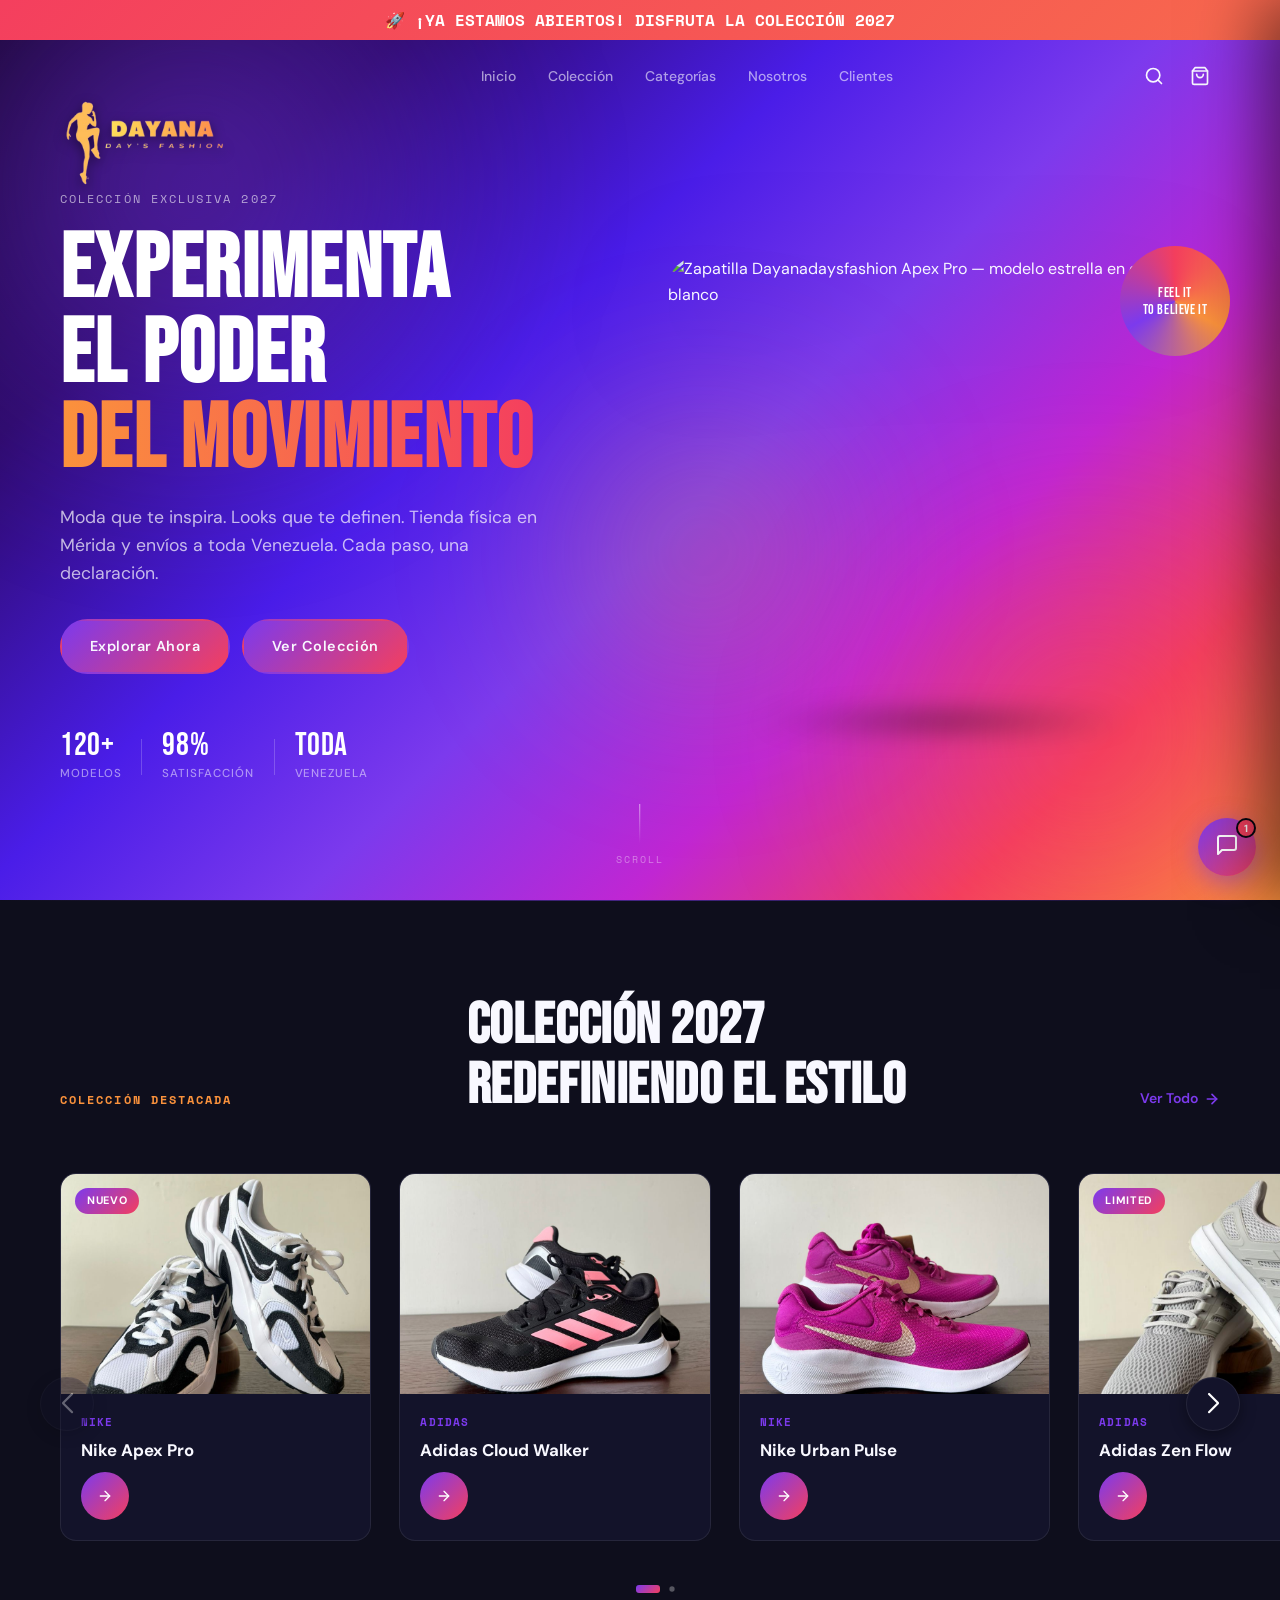
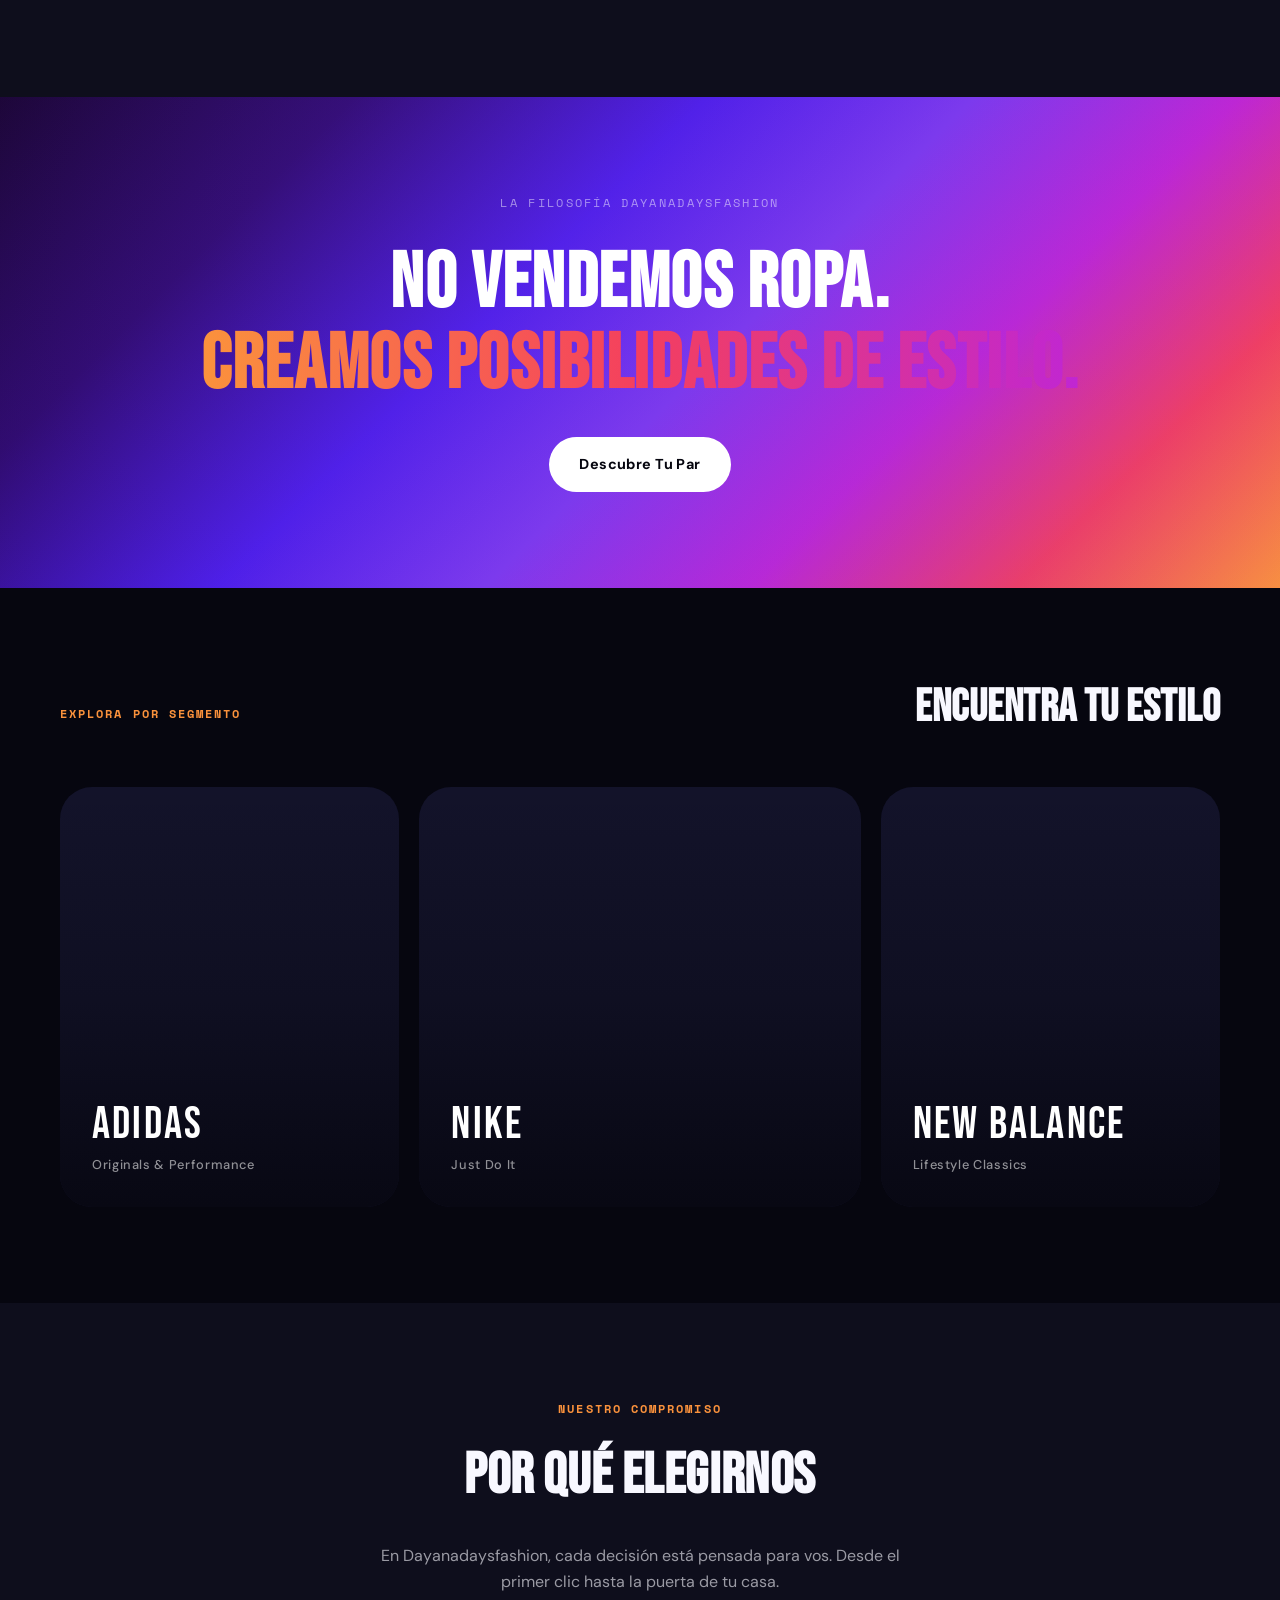
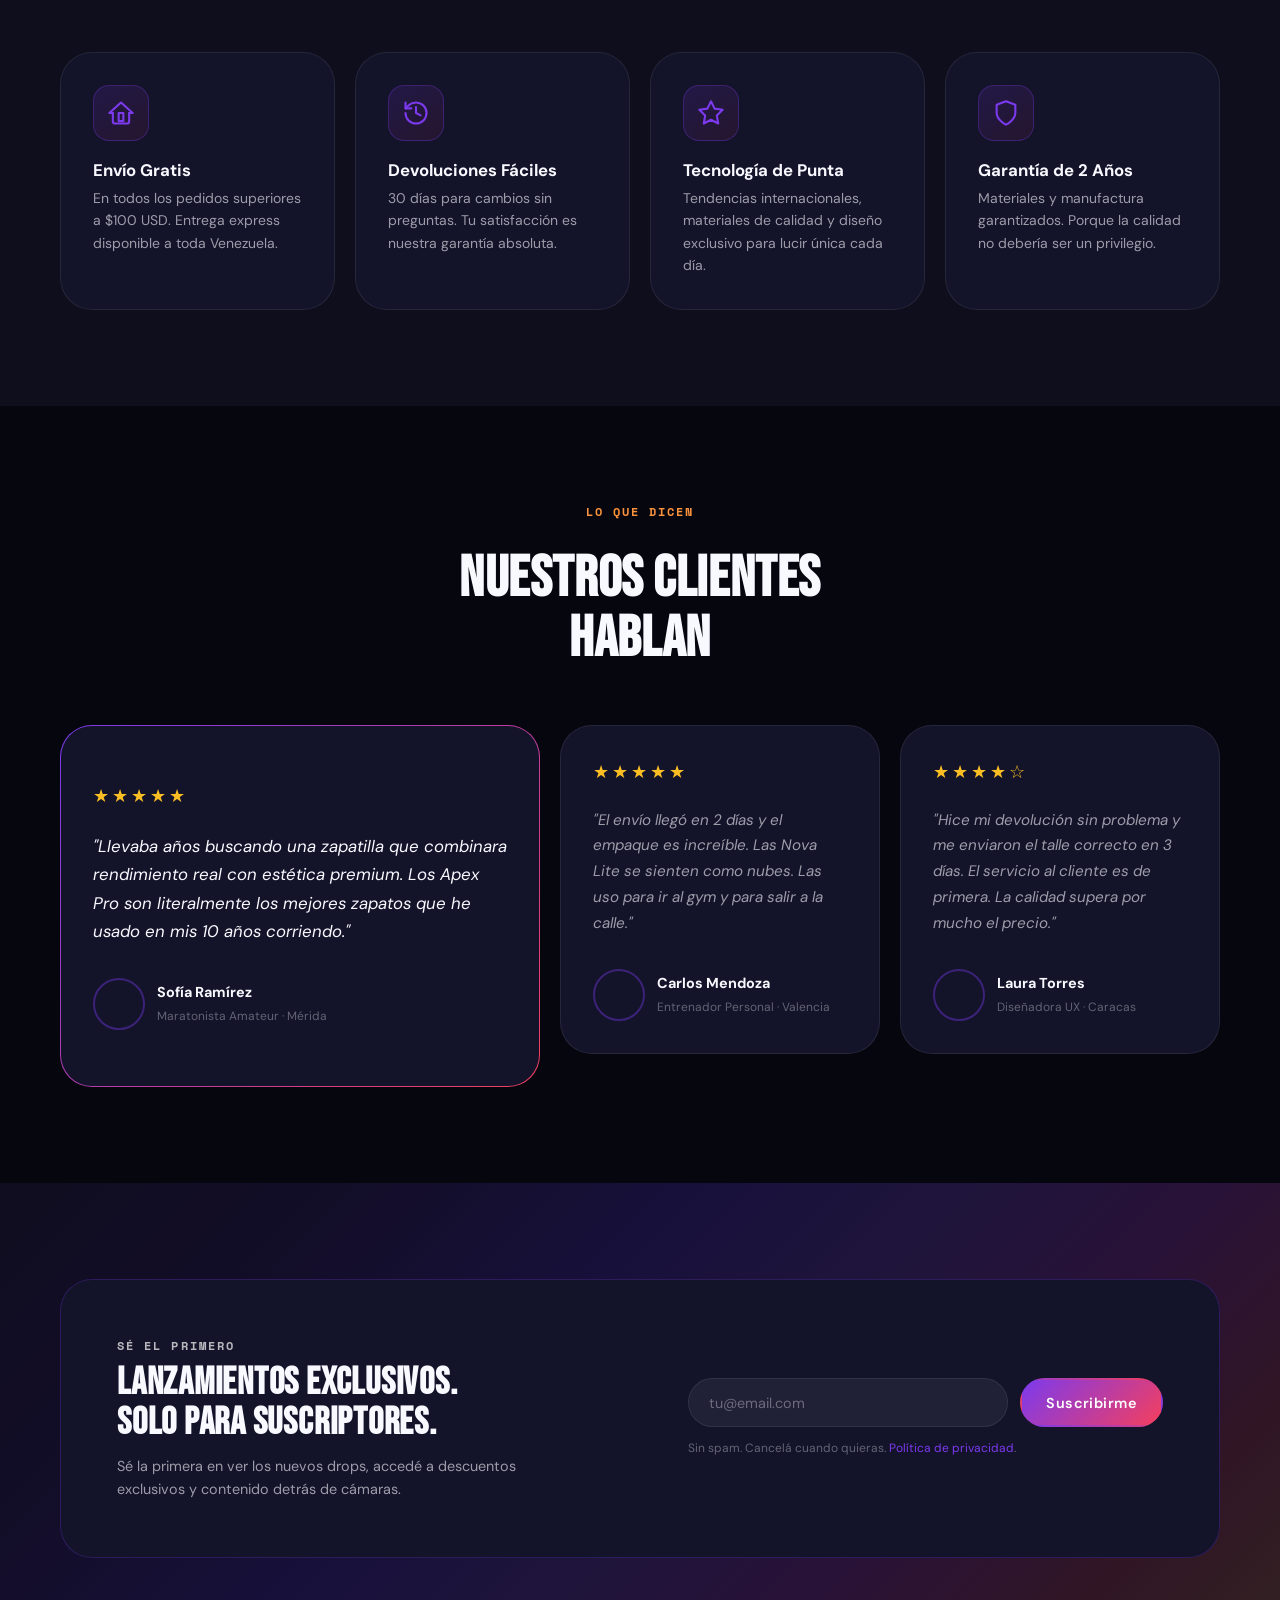
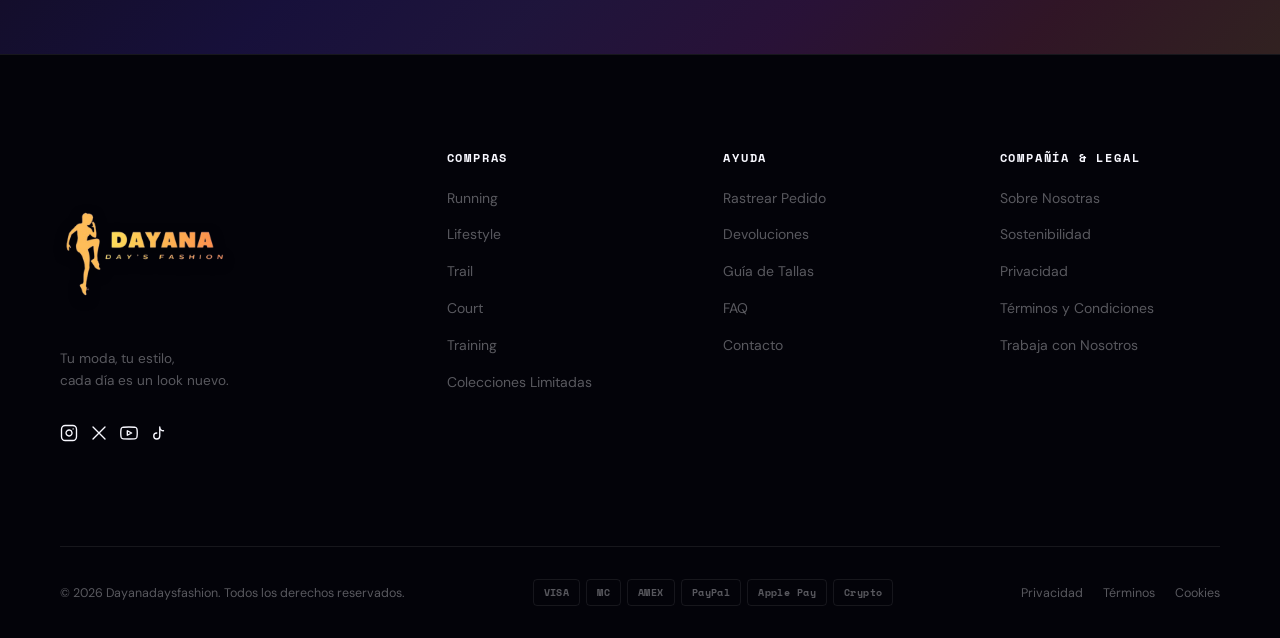
==== commit e80066ae: "fix: solución de botones y expansión total del catálogo\n\n- Los botones ahora abren WhatsApp con un" ====
--- a/index.html
+++ b/index.html
@@ -460,6 +460,612 @@
                   <h3 class="product-card__name">New Balance Heritage</h3>
                   <div class="product-card__footer">
                     <button class="btn-add-cart" aria-label="Ver detalles" data-product="New Balance Heritage">
+                      <svg xmlns="http://www.w3.org/2000/svg" width="16" height="16" viewBox="0 0 24 24" fill="none"
+                        stroke="currentColor" stroke-width="2" stroke-linecap="round" stroke-linejoin="round">
+                        <path d="M5 12h14" />
+                        <path d="m12 5 7 7-7 7" />
+                      </svg>
+                    </button>
+                  </div>
+                </div>
+              </article>
+            </div>
+
+            <!-- Producto 9: Nike Air Max Limited -->
+            <div class="swiper-slide">
+              <article class="product-card" role="article">
+                <div class="product-card__badge product-card__badge--new">Nuevo</div>
+                <div class="product-card__image-wrap">
+                  <img src="images/zapatos/WhatsApp Image 2026-03-24 at 13.49.41 (1).jpeg" alt="Nike Air Max Limited" class="product-card__img"
+                    loading="lazy" width="300" height="400" />
+                </div>
+                <div class="product-card__info">
+                  <div class="product-card__meta">
+                    <span class="product-card__category">Nike</span>
+                  </div>
+                  <h3 class="product-card__name">Nike Air Max Limited</h3>
+                  <div class="product-card__footer">
+                    <button class="btn-add-cart" aria-label="Ver detalles" data-product="Nike Air Max Limited">
+                      <svg xmlns="http://www.w3.org/2000/svg" width="16" height="16" viewBox="0 0 24 24" fill="none"
+                        stroke="currentColor" stroke-width="2" stroke-linecap="round" stroke-linejoin="round">
+                        <path d="M5 12h14" />
+                        <path d="m12 5 7 7-7 7" />
+                      </svg>
+                    </button>
+                  </div>
+                </div>
+              </article>
+            </div>
+
+            <!-- Producto 10: Jordan Retro IV -->
+            <div class="swiper-slide">
+              <article class="product-card" role="article">
+                <div class="product-card__badge product-card__badge--trending">Trending</div>
+                <div class="product-card__image-wrap">
+                  <img src="images/zapatos/WhatsApp Image 2026-03-24 at 13.49.40 (6).jpeg" alt="Jordan Retro IV" class="product-card__img"
+                    loading="lazy" width="300" height="400" />
+                </div>
+                <div class="product-card__info">
+                  <div class="product-card__meta">
+                    <span class="product-card__category">Jordan</span>
+                  </div>
+                  <h3 class="product-card__name">Jordan Retro IV</h3>
+                  <div class="product-card__footer">
+                    <button class="btn-add-cart" aria-label="Ver detalles" data-product="Jordan Retro IV">
+                      <svg xmlns="http://www.w3.org/2000/svg" width="16" height="16" viewBox="0 0 24 24" fill="none"
+                        stroke="currentColor" stroke-width="2" stroke-linecap="round" stroke-linejoin="round">
+                        <path d="M5 12h14" />
+                        <path d="m12 5 7 7-7 7" />
+                      </svg>
+                    </button>
+                  </div>
+                </div>
+              </article>
+            </div>
+
+            <!-- Producto 11: Adidas Superstar Custom -->
+            <div class="swiper-slide">
+              <article class="product-card" role="article">
+                <div class="product-card__image-wrap">
+                  <img src="images/zapatos/WhatsApp Image 2026-03-24 at 13.49.40 (7).jpeg" alt="Adidas Superstar Custom" class="product-card__img"
+                    loading="lazy" width="300" height="400" />
+                </div>
+                <div class="product-card__info">
+                  <div class="product-card__meta">
+                    <span class="product-card__category">Adidas</span>
+                  </div>
+                  <h3 class="product-card__name">Adidas Superstar Custom</h3>
+                  <div class="product-card__footer">
+                    <button class="btn-add-cart" aria-label="Ver detalles" data-product="Adidas Superstar Custom">
+                      <svg xmlns="http://www.w3.org/2000/svg" width="16" height="16" viewBox="0 0 24 24" fill="none"
+                        stroke="currentColor" stroke-width="2" stroke-linecap="round" stroke-linejoin="round">
+                        <path d="M5 12h14" />
+                        <path d="m12 5 7 7-7 7" />
+                      </svg>
+                    </button>
+                  </div>
+                </div>
+              </article>
+            </div>
+
+            <!-- Producto 12: Nike ZoomX Performance -->
+            <div class="swiper-slide">
+              <article class="product-card" role="article">
+                <div class="product-card__image-wrap">
+                  <img src="images/zapatos/WhatsApp Image 2026-03-24 at 13.49.39 (1).jpeg" alt="Nike ZoomX Performance" class="product-card__img"
+                    loading="lazy" width="300" height="400" />
+                </div>
+                <div class="product-card__info">
+                  <div class="product-card__meta">
+                    <span class="product-card__category">Nike</span>
+                  </div>
+                  <h3 class="product-card__name">Nike ZoomX Performance</h3>
+                  <div class="product-card__footer">
+                    <button class="btn-add-cart" aria-label="Ver detalles" data-product="Nike ZoomX Performance">
+                      <svg xmlns="http://www.w3.org/2000/svg" width="16" height="16" viewBox="0 0 24 24" fill="none"
+                        stroke="currentColor" stroke-width="2" stroke-linecap="round" stroke-linejoin="round">
+                        <path d="M5 12h14" />
+                        <path d="m12 5 7 7-7 7" />
+                      </svg>
+                    </button>
+                  </div>
+                </div>
+              </article>
+            </div>
+
+            <!-- Producto 13: New Balance 550 Lifestyle -->
+            <div class="swiper-slide">
+              <article class="product-card" role="article">
+                <div class="product-card__image-wrap">
+                  <img src="images/zapatos/WhatsApp Image 2026-03-24 at 13.49.39 (2).jpeg" alt="New Balance 550 Lifestyle" class="product-card__img"
+                    loading="lazy" width="300" height="400" />
+                </div>
+                <div class="product-card__info">
+                  <div class="product-card__meta">
+                    <span class="product-card__category">New Balance</span>
+                  </div>
+                  <h3 class="product-card__name">New Balance 550 Lifestyle</h3>
+                  <div class="product-card__footer">
+                    <button class="btn-add-cart" aria-label="Ver detalles" data-product="New Balance 550 Lifestyle">
+                      <svg xmlns="http://www.w3.org/2000/svg" width="16" height="16" viewBox="0 0 24 24" fill="none"
+                        stroke="currentColor" stroke-width="2" stroke-linecap="round" stroke-linejoin="round">
+                        <path d="M5 12h14" />
+                        <path d="m12 5 7 7-7 7" />
+                      </svg>
+                    </button>
+                  </div>
+                </div>
+              </article>
+            </div>
+
+            <!-- Producto 14: Jordan High OG -->
+            <div class="swiper-slide">
+              <article class="product-card" role="article">
+                <div class="product-card__badge product-card__badge--trending">Trending</div>
+                <div class="product-card__image-wrap">
+                  <img src="images/zapatos/WhatsApp Image 2026-03-24 at 13.49.39 (3).jpeg" alt="Jordan High OG" class="product-card__img"
+                    loading="lazy" width="300" height="400" />
+                </div>
+                <div class="product-card__info">
+                  <div class="product-card__meta">
+                    <span class="product-card__category">Jordan</span>
+                  </div>
+                  <h3 class="product-card__name">Jordan High OG</h3>
+                  <div class="product-card__footer">
+                    <button class="btn-add-cart" aria-label="Ver detalles" data-product="Jordan High OG">
+                      <svg xmlns="http://www.w3.org/2000/svg" width="16" height="16" viewBox="0 0 24 24" fill="none"
+                        stroke="currentColor" stroke-width="2" stroke-linecap="round" stroke-linejoin="round">
+                        <path d="M5 12h14" />
+                        <path d="m12 5 7 7-7 7" />
+                      </svg>
+                    </button>
+                  </div>
+                </div>
+              </article>
+            </div>
+
+            <!-- Producto 15: Adidas Forum Low -->
+            <div class="swiper-slide">
+              <article class="product-card" role="article">
+                <div class="product-card__image-wrap">
+                  <img src="images/zapatos/WhatsApp Image 2026-03-24 at 13.49.39 (4).jpeg" alt="Adidas Forum Low" class="product-card__img"
+                    loading="lazy" width="300" height="400" />
+                </div>
+                <div class="product-card__info">
+                  <div class="product-card__meta">
+                    <span class="product-card__category">Adidas</span>
+                  </div>
+                  <h3 class="product-card__name">Adidas Forum Low</h3>
+                  <div class="product-card__footer">
+                    <button class="btn-add-cart" aria-label="Ver detalles" data-product="Adidas Forum Low">
+                      <svg xmlns="http://www.w3.org/2000/svg" width="16" height="16" viewBox="0 0 24 24" fill="none"
+                        stroke="currentColor" stroke-width="2" stroke-linecap="round" stroke-linejoin="round">
+                        <path d="M5 12h14" />
+                        <path d="m12 5 7 7-7 7" />
+                      </svg>
+                    </button>
+                  </div>
+                </div>
+              </article>
+            </div>
+
+            <!-- Producto 16: Nike Dunk Low Style -->
+            <div class="swiper-slide">
+              <article class="product-card" role="article">
+                <div class="product-card__image-wrap">
+                  <img src="images/zapatos/WhatsApp Image 2026-03-24 at 13.49.39 (5).jpeg" alt="Nike Dunk Low Style" class="product-card__img"
+                    loading="lazy" width="300" height="400" />
+                </div>
+                <div class="product-card__info">
+                  <div class="product-card__meta">
+                    <span class="product-card__category">Nike</span>
+                  </div>
+                  <h3 class="product-card__name">Nike Dunk Low Style</h3>
+                  <div class="product-card__footer">
+                    <button class="btn-add-cart" aria-label="Ver detalles" data-product="Nike Dunk Low Style">
+                      <svg xmlns="http://www.w3.org/2000/svg" width="16" height="16" viewBox="0 0 24 24" fill="none"
+                        stroke="currentColor" stroke-width="2" stroke-linecap="round" stroke-linejoin="round">
+                        <path d="M5 12h14" />
+                        <path d="m12 5 7 7-7 7" />
+                      </svg>
+                    </button>
+                  </div>
+                </div>
+              </article>
+            </div>
+
+            <!-- Producto 17: Nike Air Force 1 Classic -->
+            <div class="swiper-slide">
+              <article class="product-card" role="article">
+                <div class="product-card__image-wrap">
+                  <img src="images/zapatos/WhatsApp Image 2026-03-24 at 13.49.38 (2).jpeg" alt="Nike Air Force 1 Classic" class="product-card__img"
+                    loading="lazy" width="300" height="400" />
+                </div>
+                <div class="product-card__info">
+                  <div class="product-card__meta">
+                    <span class="product-card__category">Nike</span>
+                  </div>
+                  <h3 class="product-card__name">Nike Air Force 1 Classic</h3>
+                  <div class="product-card__footer">
+                    <button class="btn-add-cart" aria-label="Ver detalles" data-product="Nike Air Force 1 Classic">
+                      <svg xmlns="http://www.w3.org/2000/svg" width="16" height="16" viewBox="0 0 24 24" fill="none"
+                        stroke="currentColor" stroke-width="2" stroke-linecap="round" stroke-linejoin="round">
+                        <path d="M5 12h14" />
+                        <path d="m12 5 7 7-7 7" />
+                      </svg>
+                    </button>
+                  </div>
+                </div>
+              </article>
+            </div>
+
+            <!-- Producto 18: Jordan Mid Premium -->
+            <div class="swiper-slide">
+              <article class="product-card" role="article">
+                <div class="product-card__image-wrap">
+                  <img src="images/zapatos/WhatsApp Image 2026-03-24 at 13.49.37 (2).jpeg" alt="Jordan Mid Premium" class="product-card__img"
+                    loading="lazy" width="300" height="400" />
+                </div>
+                <div class="product-card__info">
+                  <div class="product-card__meta">
+                    <span class="product-card__category">Jordan</span>
+                  </div>
+                  <h3 class="product-card__name">Jordan Mid Premium</h3>
+                  <div class="product-card__footer">
+                    <button class="btn-add-cart" aria-label="Ver detalles" data-product="Jordan Mid Premium">
+                      <svg xmlns="http://www.w3.org/2000/svg" width="16" height="16" viewBox="0 0 24 24" fill="none"
+                        stroke="currentColor" stroke-width="2" stroke-linecap="round" stroke-linejoin="round">
+                        <path d="M5 12h14" />
+                        <path d="m12 5 7 7-7 7" />
+                      </svg>
+                    </button>
+                  </div>
+                </div>
+              </article>
+            </div>
+
+            <!-- Producto 19: Nike React Vision -->
+            <div class="swiper-slide">
+              <article class="product-card" role="article">
+                <div class="product-card__badge product-card__badge--new">Nuevo</div>
+                <div class="product-card__image-wrap">
+                  <img src="images/zapatos/WhatsApp Image 2026-03-24 at 13.49.37 (4).jpeg" alt="Nike React Vision" class="product-card__img"
+                    loading="lazy" width="300" height="400" />
+                </div>
+                <div class="product-card__info">
+                  <div class="product-card__meta">
+                    <span class="product-card__category">Nike</span>
+                  </div>
+                  <h3 class="product-card__name">Nike React Vision</h3>
+                  <div class="product-card__footer">
+                    <button class="btn-add-cart" aria-label="Ver detalles" data-product="Nike React Vision">
+                      <svg xmlns="http://www.w3.org/2000/svg" width="16" height="16" viewBox="0 0 24 24" fill="none"
+                        stroke="currentColor" stroke-width="2" stroke-linecap="round" stroke-linejoin="round">
+                        <path d="M5 12h14" />
+                        <path d="m12 5 7 7-7 7" />
+                      </svg>
+                    </button>
+                  </div>
+                </div>
+              </article>
+            </div>
+
+            <!-- Producto 20: New Balance XC-72 -->
+            <div class="swiper-slide">
+              <article class="product-card" role="article">
+                <div class="product-card__image-wrap">
+                  <img src="images/zapatos/WhatsApp Image 2026-03-24 at 13.49.37 (5).jpeg" alt="New Balance XC-72" class="product-card__img"
+                    loading="lazy" width="300" height="400" />
+                </div>
+                <div class="product-card__info">
+                  <div class="product-card__meta">
+                    <span class="product-card__category">New Balance</span>
+                  </div>
+                  <h3 class="product-card__name">New Balance XC-72</h3>
+                  <div class="product-card__footer">
+                    <button class="btn-add-cart" aria-label="Ver detalles" data-product="New Balance XC-72">
+                      <svg xmlns="http://www.w3.org/2000/svg" width="16" height="16" viewBox="0 0 24 24" fill="none"
+                        stroke="currentColor" stroke-width="2" stroke-linecap="round" stroke-linejoin="round">
+                        <path d="M5 12h14" />
+                        <path d="m12 5 7 7-7 7" />
+                      </svg>
+                    </button>
+                  </div>
+                </div>
+              </article>
+            </div>
+
+            <!-- Producto 21: Nike Air Max 270 -->
+            <div class="swiper-slide">
+              <article class="product-card" role="article">
+                <div class="product-card__image-wrap">
+                  <img src="images/zapatos/WhatsApp Image 2026-03-24 at 13.49.38 (3).jpeg" alt="Nike Air Max 270" class="product-card__img"
+                    loading="lazy" width="300" height="400" />
+                </div>
+                <div class="product-card__info">
+                  <div class="product-card__meta">
+                    <span class="product-card__category">Nike</span>
+                  </div>
+                  <h3 class="product-card__name">Nike Air Max 270</h3>
+                  <div class="product-card__footer">
+                    <button class="btn-add-cart" aria-label="Ver detalles" data-product="Nike Air Max 270">
+                      <svg xmlns="http://www.w3.org/2000/svg" width="16" height="16" viewBox="0 0 24 24" fill="none"
+                        stroke="currentColor" stroke-width="2" stroke-linecap="round" stroke-linejoin="round">
+                        <path d="M5 12h14" />
+                        <path d="m12 5 7 7-7 7" />
+                      </svg>
+                    </button>
+                  </div>
+                </div>
+              </article>
+            </div>
+
+            <!-- Producto 22: Adidas NMD R1 -->
+            <div class="swiper-slide">
+              <article class="product-card" role="article">
+                <div class="product-card__image-wrap">
+                  <img src="images/zapatos/WhatsApp Image 2026-03-24 at 13.49.38 (4).jpeg" alt="Adidas NMD R1" class="product-card__img"
+                    loading="lazy" width="300" height="400" />
+                </div>
+                <div class="product-card__info">
+                  <div class="product-card__meta">
+                    <span class="product-card__category">Adidas</span>
+                  </div>
+                  <h3 class="product-card__name">Adidas NMD R1</h3>
+                  <div class="product-card__footer">
+                    <button class="btn-add-cart" aria-label="Ver detalles" data-product="Adidas NMD R1">
+                      <svg xmlns="http://www.w3.org/2000/svg" width="16" height="16" viewBox="0 0 24 24" fill="none"
+                        stroke="currentColor" stroke-width="2" stroke-linecap="round" stroke-linejoin="round">
+                        <path d="M5 12h14" />
+                        <path d="m12 5 7 7-7 7" />
+                      </svg>
+                    </button>
+                  </div>
+                </div>
+              </article>
+            </div>
+
+            <!-- Producto 23: Nike Blazer Mid -->
+            <div class="swiper-slide">
+              <article class="product-card" role="article">
+                <div class="product-card__image-wrap">
+                  <img src="images/zapatos/WhatsApp Image 2026-03-24 at 13.49.38 (5).jpeg" alt="Nike Blazer Mid" class="product-card__img"
+                    loading="lazy" width="300" height="400" />
+                </div>
+                <div class="product-card__info">
+                  <div class="product-card__meta">
+                    <span class="product-card__category">Nike</span>
+                  </div>
+                  <h3 class="product-card__name">Nike Blazer Mid</h3>
+                  <div class="product-card__footer">
+                    <button class="btn-add-cart" aria-label="Ver detalles" data-product="Nike Blazer Mid">
+                      <svg xmlns="http://www.w3.org/2000/svg" width="16" height="16" viewBox="0 0 24 24" fill="none"
+                        stroke="currentColor" stroke-width="2" stroke-linecap="round" stroke-linejoin="round">
+                        <path d="M5 12h14" />
+                        <path d="m12 5 7 7-7 7" />
+                      </svg>
+                    </button>
+                  </div>
+                </div>
+              </article>
+            </div>
+
+            <!-- Producto 24: Jordan 1 Low -->
+            <div class="swiper-slide">
+              <article class="product-card" role="article">
+                <div class="product-card__image-wrap">
+                  <img src="images/zapatos/WhatsApp Image 2026-03-24 at 13.49.38 (6).jpeg" alt="Jordan 1 Low" class="product-card__img"
+                    loading="lazy" width="300" height="400" />
+                </div>
+                <div class="product-card__info">
+                  <div class="product-card__meta">
+                    <span class="product-card__category">Jordan</span>
+                  </div>
+                  <h3 class="product-card__name">Jordan 1 Low</h3>
+                  <div class="product-card__footer">
+                    <button class="btn-add-cart" aria-label="Ver detalles" data-product="Jordan 1 Low">
+                      <svg xmlns="http://www.w3.org/2000/svg" width="16" height="16" viewBox="0 0 24 24" fill="none"
+                        stroke="currentColor" stroke-width="2" stroke-linecap="round" stroke-linejoin="round">
+                        <path d="M5 12h14" />
+                        <path d="m12 5 7 7-7 7" />
+                      </svg>
+                    </button>
+                  </div>
+                </div>
+              </article>
+            </div>
+
+            <!-- Producto 25: Nike Cortez Classic -->
+            <div class="swiper-slide">
+              <article class="product-card" role="article">
+                <div class="product-card__image-wrap">
+                  <img src="images/zapatos/WhatsApp Image 2026-03-24 at 13.49.38.jpeg" alt="Nike Cortez Classic" class="product-card__img"
+                    loading="lazy" width="300" height="400" />
+                </div>
+                <div class="product-card__info">
+                  <div class="product-card__meta">
+                    <span class="product-card__category">Nike</span>
+                  </div>
+                  <h3 class="product-card__name">Nike Cortez Classic</h3>
+                  <div class="product-card__footer">
+                    <button class="btn-add-cart" aria-label="Ver detalles" data-product="Nike Cortez Classic">
+                      <svg xmlns="http://www.w3.org/2000/svg" width="16" height="16" viewBox="0 0 24 24" fill="none"
+                        stroke="currentColor" stroke-width="2" stroke-linecap="round" stroke-linejoin="round">
+                        <path d="M5 12h14" />
+                        <path d="m12 5 7 7-7 7" />
+                      </svg>
+                    </button>
+                  </div>
+                </div>
+              </article>
+            </div>
+
+            <!-- Producto 26: Adidas UltraBoost -->
+            <div class="swiper-slide">
+              <article class="product-card" role="article">
+                <div class="product-card__image-wrap">
+                  <img src="images/zapatos/WhatsApp Image 2026-03-24 at 13.49.39 (6).jpeg" alt="Adidas UltraBoost" class="product-card__img"
+                    loading="lazy" width="300" height="400" />
+                  <div class="product-card__badge product-card__badge--trending">Trending</div>
+                </div>
+                <div class="product-card__info">
+                  <div class="product-card__meta">
+                    <span class="product-card__category">Adidas</span>
+                  </div>
+                  <h3 class="product-card__name">Adidas UltraBoost</h3>
+                  <div class="product-card__footer">
+                    <button class="btn-add-cart" aria-label="Ver detalles" data-product="Adidas UltraBoost">
+                      <svg xmlns="http://www.w3.org/2000/svg" width="16" height="16" viewBox="0 0 24 24" fill="none"
+                        stroke="currentColor" stroke-width="2" stroke-linecap="round" stroke-linejoin="round">
+                        <path d="M5 12h14" />
+                        <path d="m12 5 7 7-7 7" />
+                      </svg>
+                    </button>
+                  </div>
+                </div>
+              </article>
+            </div>
+
+            <!-- Producto 27: New Balance 327 -->
+            <div class="swiper-slide">
+              <article class="product-card" role="article">
+                <div class="product-card__image-wrap">
+                  <img src="images/zapatos/WhatsApp Image 2026-03-24 at 13.49.39.jpeg" alt="New Balance 327" class="product-card__img"
+                    loading="lazy" width="300" height="400" />
+                </div>
+                <div class="product-card__info">
+                  <div class="product-card__meta">
+                    <span class="product-card__category">New Balance</span>
+                  </div>
+                  <h3 class="product-card__name">New Balance 327</h3>
+                  <div class="product-card__footer">
+                    <button class="btn-add-cart" aria-label="Ver detalles" data-product="New Balance 327">
+                      <svg xmlns="http://www.w3.org/2000/svg" width="16" height="16" viewBox="0 0 24 24" fill="none"
+                        stroke="currentColor" stroke-width="2" stroke-linecap="round" stroke-linejoin="round">
+                        <path d="M5 12h14" />
+                        <path d="m12 5 7 7-7 7" />
+                      </svg>
+                    </button>
+                  </div>
+                </div>
+              </article>
+            </div>
+
+            <!-- Producto 28: Nike SB Dunk -->
+            <div class="swiper-slide">
+              <article class="product-card" role="article">
+                <div class="product-card__image-wrap">
+                  <img src="images/zapatos/WhatsApp Image 2026-03-24 at 13.49.40 (1).jpeg" alt="Nike SB Dunk" class="product-card__img"
+                    loading="lazy" width="300" height="400" />
+                </div>
+                <div class="product-card__info">
+                  <div class="product-card__meta">
+                    <span class="product-card__category">Nike</span>
+                  </div>
+                  <h3 class="product-card__name">Nike SB Dunk</h3>
+                  <div class="product-card__footer">
+                    <button class="btn-add-cart" aria-label="Ver detalles" data-product="Nike SB Dunk">
+                      <svg xmlns="http://www.w3.org/2000/svg" width="16" height="16" viewBox="0 0 24 24" fill="none"
+                        stroke="currentColor" stroke-width="2" stroke-linecap="round" stroke-linejoin="round">
+                        <path d="M5 12h14" />
+                        <path d="m12 5 7 7-7 7" />
+                      </svg>
+                    </button>
+                  </div>
+                </div>
+              </article>
+            </div>
+
+            <!-- Producto 29: Jordan 4 Retro Black -->
+            <div class="swiper-slide">
+              <article class="product-card" role="article">
+                <div class="product-card__image-wrap">
+                  <img src="images/zapatos/WhatsApp Image 2026-03-24 at 13.49.40 (2).jpeg" alt="Jordan 4 Retro Black" class="product-card__img"
+                    loading="lazy" width="300" height="400" />
+                </div>
+                <div class="product-card__info">
+                  <div class="product-card__meta">
+                    <span class="product-card__category">Jordan</span>
+                  </div>
+                  <h3 class="product-card__name">Jordan 4 Retro Black</h3>
+                  <div class="product-card__footer">
+                    <button class="btn-add-cart" aria-label="Ver detalles" data-product="Jordan 4 Retro Black">
+                      <svg xmlns="http://www.w3.org/2000/svg" width="16" height="16" viewBox="0 0 24 24" fill="none"
+                        stroke="currentColor" stroke-width="2" stroke-linecap="round" stroke-linejoin="round">
+                        <path d="M5 12h14" />
+                        <path d="m12 5 7 7-7 7" />
+                      </svg>
+                    </button>
+                  </div>
+                </div>
+              </article>
+            </div>
+
+            <!-- Producto 30: Adidas Yeezy Style -->
+            <div class="swiper-slide">
+              <article class="product-card" role="article">
+                <div class="product-card__image-wrap">
+                  <img src="images/zapatos/WhatsApp Image 2026-03-24 at 13.49.40 (3).jpeg" alt="Adidas Yeezy Style" class="product-card__img"
+                    loading="lazy" width="300" height="400" />
+                </div>
+                <div class="product-card__info">
+                  <div class="product-card__meta">
+                    <span class="product-card__category">Adidas</span>
+                  </div>
+                  <h3 class="product-card__name">Adidas Yeezy Style</h3>
+                  <div class="product-card__footer">
+                    <button class="btn-add-cart" aria-label="Ver detalles" data-product="Adidas Yeezy Style">
+                      <svg xmlns="http://www.w3.org/2000/svg" width="16" height="16" viewBox="0 0 24 24" fill="none"
+                        stroke="currentColor" stroke-width="2" stroke-linecap="round" stroke-linejoin="round">
+                        <path d="M5 12h14" />
+                        <path d="m12 5 7 7-7 7" />
+                      </svg>
+                    </button>
+                  </div>
+                </div>
+              </article>
+            </div>
+
+            <!-- Producto 31: Nike Huarache Ultra -->
+            <div class="swiper-slide">
+              <article class="product-card" role="article">
+                <div class="product-card__image-wrap">
+                  <img src="images/zapatos/WhatsApp Image 2026-03-24 at 13.49.40 (4).jpeg" alt="Nike Huarache Ultra" class="product-card__img"
+                    loading="lazy" width="300" height="400" />
+                </div>
+                <div class="product-card__info">
+                  <div class="product-card__meta">
+                    <span class="product-card__category">Nike</span>
+                  </div>
+                  <h3 class="product-card__name">Nike Huarache Ultra</h3>
+                  <div class="product-card__footer">
+                    <button class="btn-add-cart" aria-label="Ver detalles" data-product="Nike Huarache Ultra">
+                      <svg xmlns="http://www.w3.org/2000/svg" width="16" height="16" viewBox="0 0 24 24" fill="none"
+                        stroke="currentColor" stroke-width="2" stroke-linecap="round" stroke-linejoin="round">
+                        <path d="M5 12h14" />
+                        <path d="m12 5 7 7-7 7" />
+                      </svg>
+                    </button>
+                  </div>
+                </div>
+              </article>
+            </div>
+
+            <!-- Producto 32: Jordan 11 Retro Jubilee -->
+            <div class="swiper-slide">
+              <article class="product-card" role="article">
+                <div class="product-card__image-wrap">
+                  <img src="images/zapatos/WhatsApp Image 2026-03-24 at 13.49.40 (5).jpeg" alt="Jordan 11 Retro Jubilee" class="product-card__img"
+                    loading="lazy" width="300" height="400" />
+                  <div class="product-card__badge product-card__badge--new">Nuevo</div>
+                </div>
+                <div class="product-card__info">
+                  <div class="product-card__meta">
+                    <span class="product-card__category">Jordan</span>
+                  </div>
+                  <h3 class="product-card__name">Jordan 11 Retro Jubilee</h3>
+                  <div class="product-card__footer">
+                    <button class="btn-add-cart" aria-label="Ver detalles" data-product="Jordan 11 Retro Jubilee">
                       <svg xmlns="http://www.w3.org/2000/svg" width="16" height="16" viewBox="0 0 24 24" fill="none"
                         stroke="currentColor" stroke-width="2" stroke-linecap="round" stroke-linejoin="round">
                         <path d="M5 12h14" />
--- a/style.css
+++ b/style.css
@@ -1160,8 +1160,8 @@
 
 /* Botón añadir al carrito (flecha circular) */
 .btn-add-cart {
-  width: 40px;
-  height: 40px;
+  width: 48px; /* Un poco más grande */
+  height: 48px;
   border-radius: 50%;
   background: var(--grad-accent);
   color: #fff;
@@ -1169,13 +1169,18 @@
   align-items: center;
   justify-content: center;
   flex-shrink: 0;
+  cursor: pointer;
+  z-index: 10; /* Por encima de la info del card */
+  position: relative;
   transition:
     transform var(--transition-spring),
-    box-shadow var(--transition-normal);
+    box-shadow var(--transition-normal),
+    background var(--transition-fast);
 }
 .btn-add-cart:hover {
-  transform: scale(1.15) rotate(-45deg);
-  box-shadow: 0 4px 16px rgba(124,58,237,0.5);
+  transform: scale(1.1) rotate(-15deg);
+  box-shadow: 0 8px 24px rgba(124,58,237,0.4);
+  background: var(--grad-warm);
 }
 
 /* Navegación personalizada del Swiper */
@@ -1183,22 +1188,34 @@
 .swiper-button-next {
   background: var(--clr-card);
   border: 1px solid var(--clr-border);
-  width: 50px !important; /* Un poco más grandes para mejor clic */
-  height: 50px !important;
+  width: 54px !important;
+  height: 54px !important;
   border-radius: 50%;
   color: #fff !important;
   transition: all var(--transition-fast), transform var(--transition-spring);
-  z-index: 100 !important; /* Súper alto para ser siempre clicable */
+  z-index: 50 !important; /* Ajustado para no bloquear botones internos si hay overlap */
   pointer-events: auto !important;
-  box-shadow: 0 4px 12px rgba(0,0,0,0.3);
+  box-shadow: 0 4px 16px rgba(0,0,0,0.4);
 }
 
 .swiper-button-prev {
-  left: -25px !important; /* Hacia afuera */
+  left: -60px !important; /* Más afuera para no tapar */
 }
 
 .swiper-button-next {
-  right: -25px !important; /* Hacia afuera */
+  right: -60px !important; /* Más afuera para no tapar */
+}
+
+/* En tablets y móviles, los botones van más adentro o se ocultan si no hay espacio */
+@media (max-width: 1400px) {
+  .swiper-button-prev { left: -20px !important; }
+  .swiper-button-next { right: -20px !important; }
+}
+
+@media (max-width: 1024px) {
+  .swiper-button-prev, .swiper-button-next {
+    display: none !important; /* Usar swiping táctil en móvil */
+  }
 }
 
 .swiper-button-prev:hover,
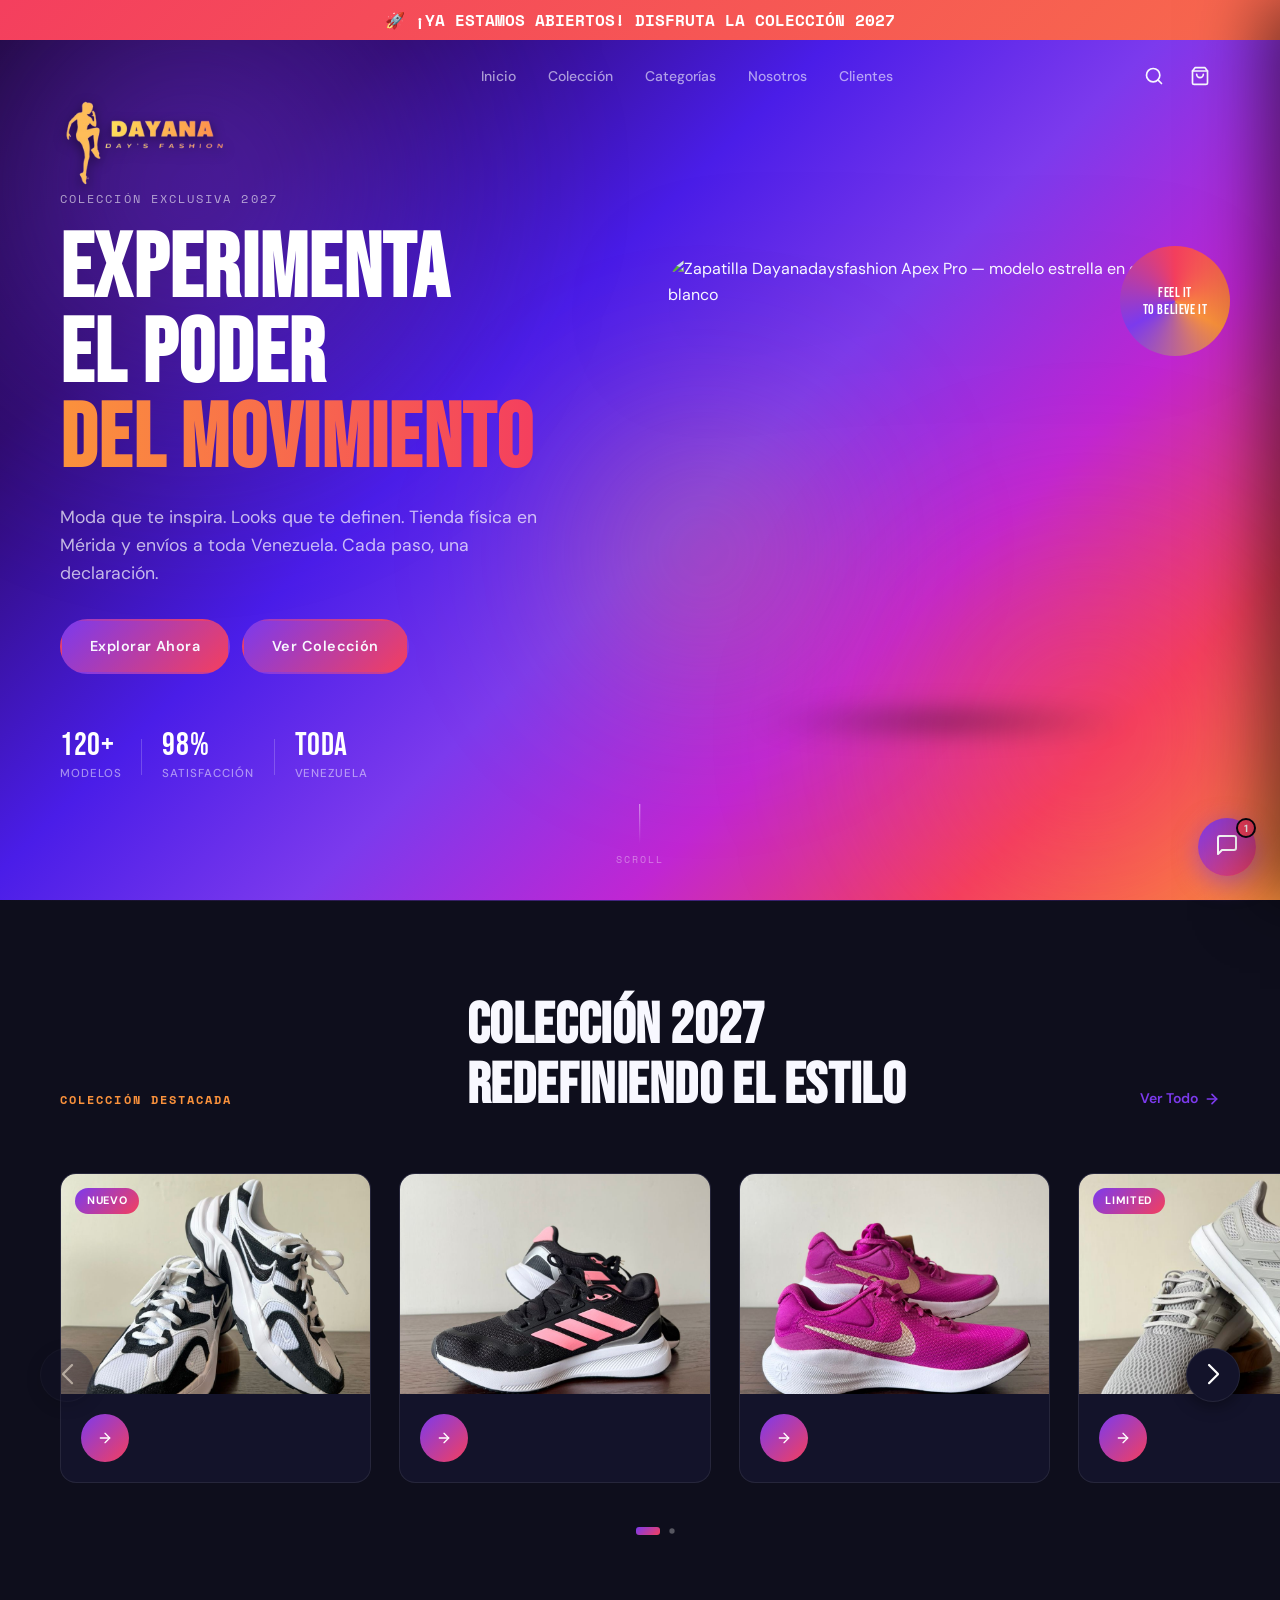
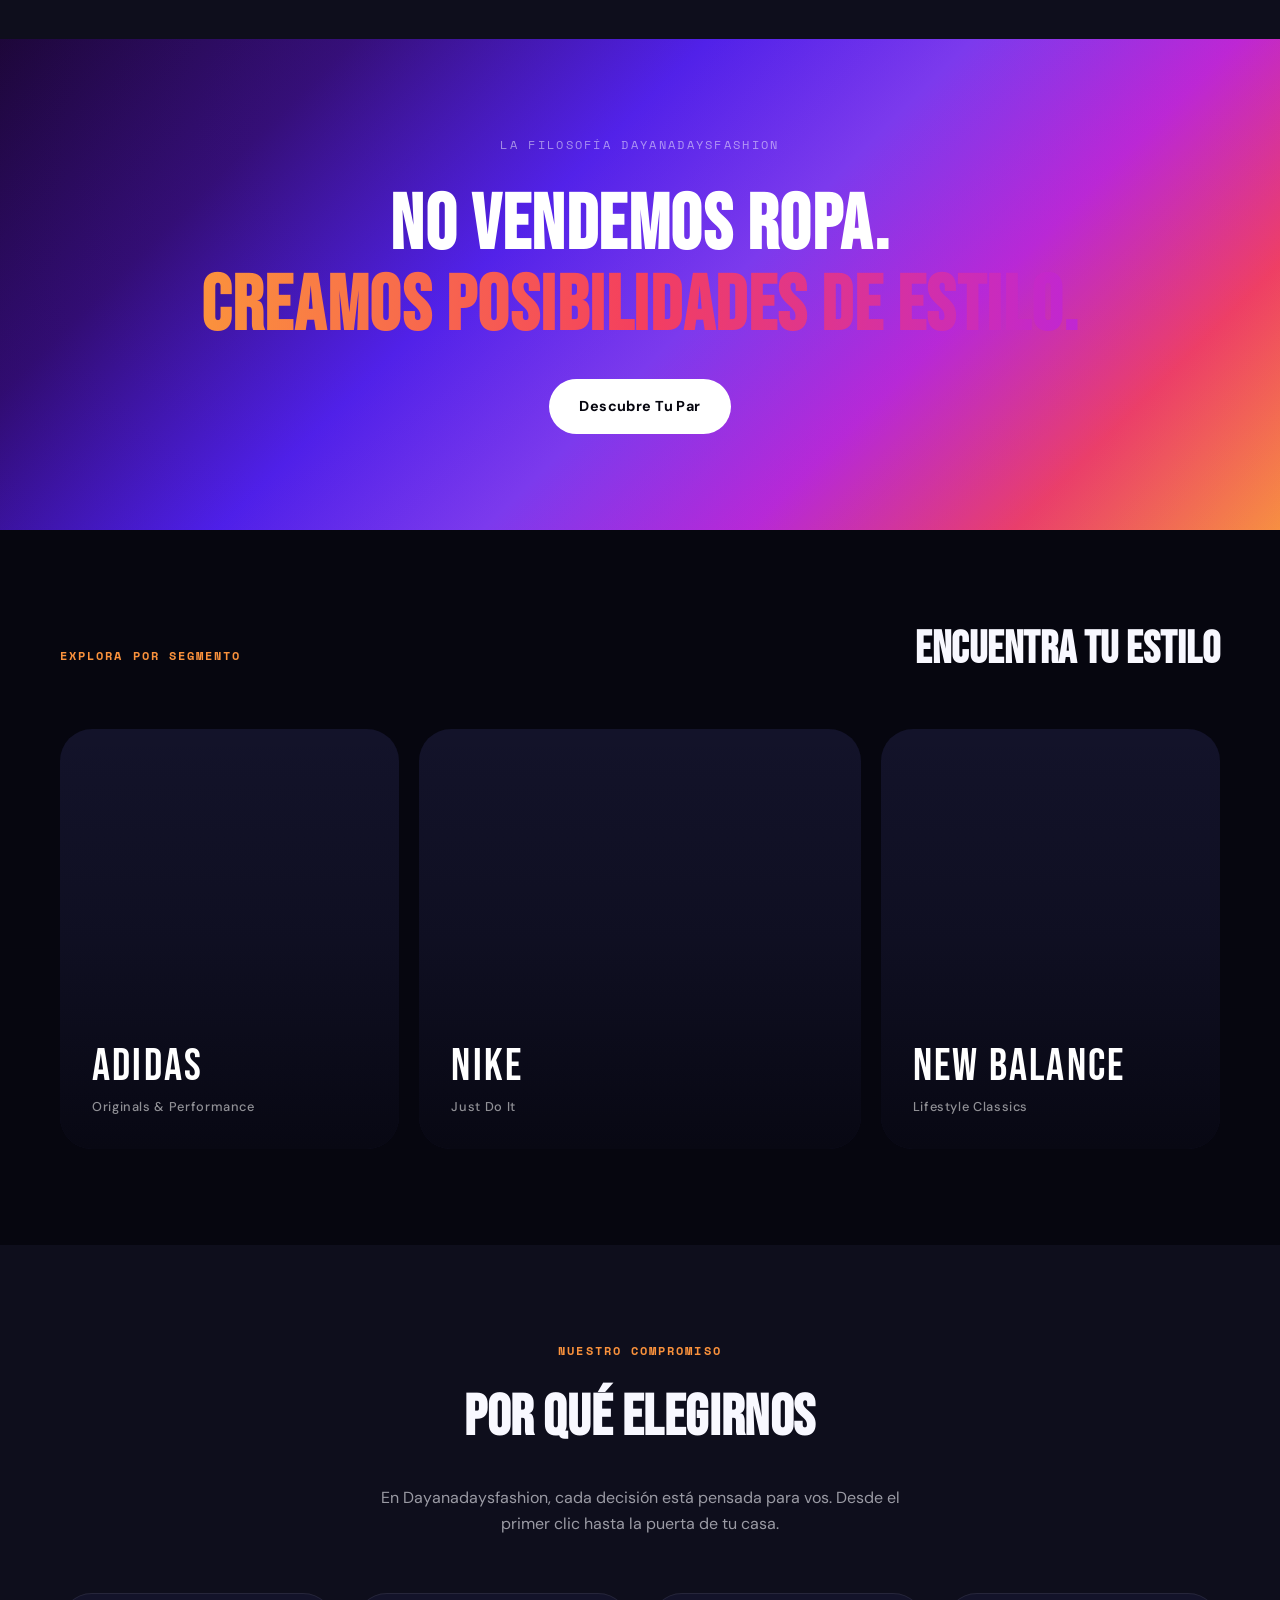
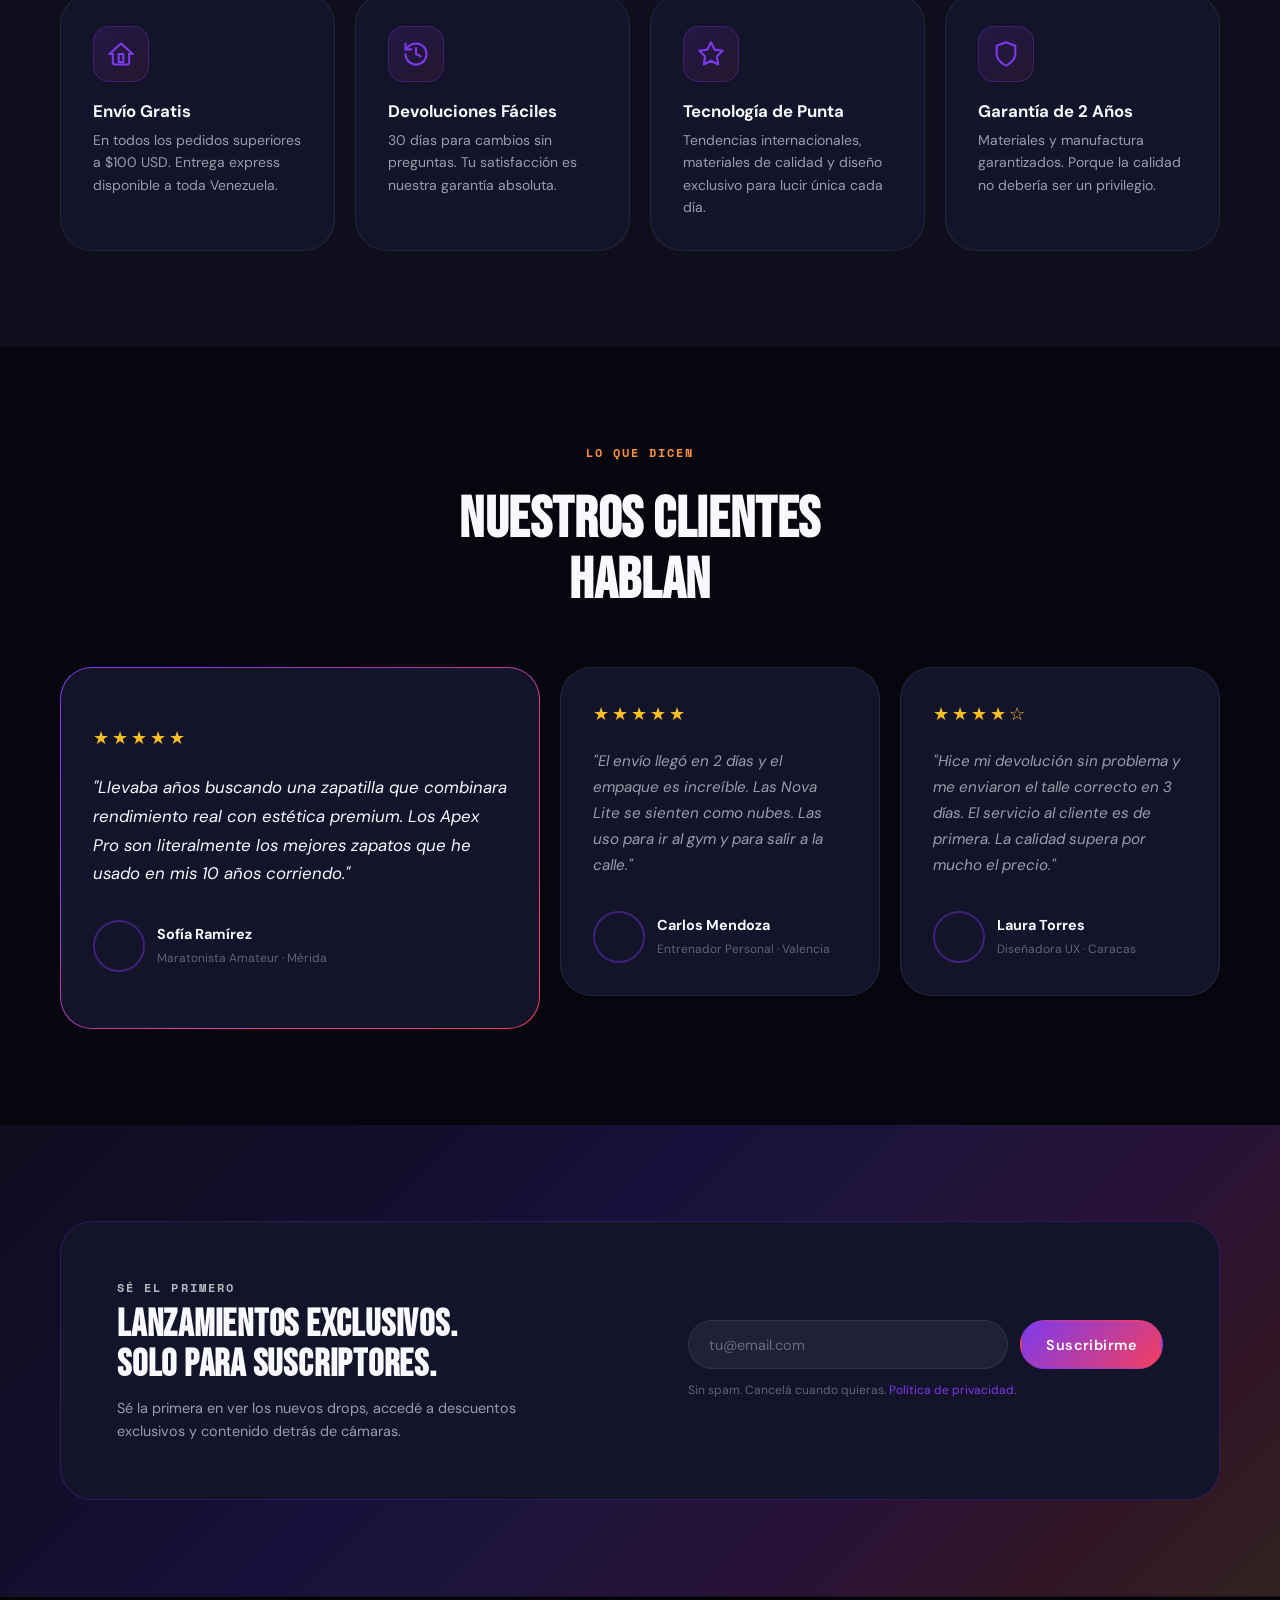
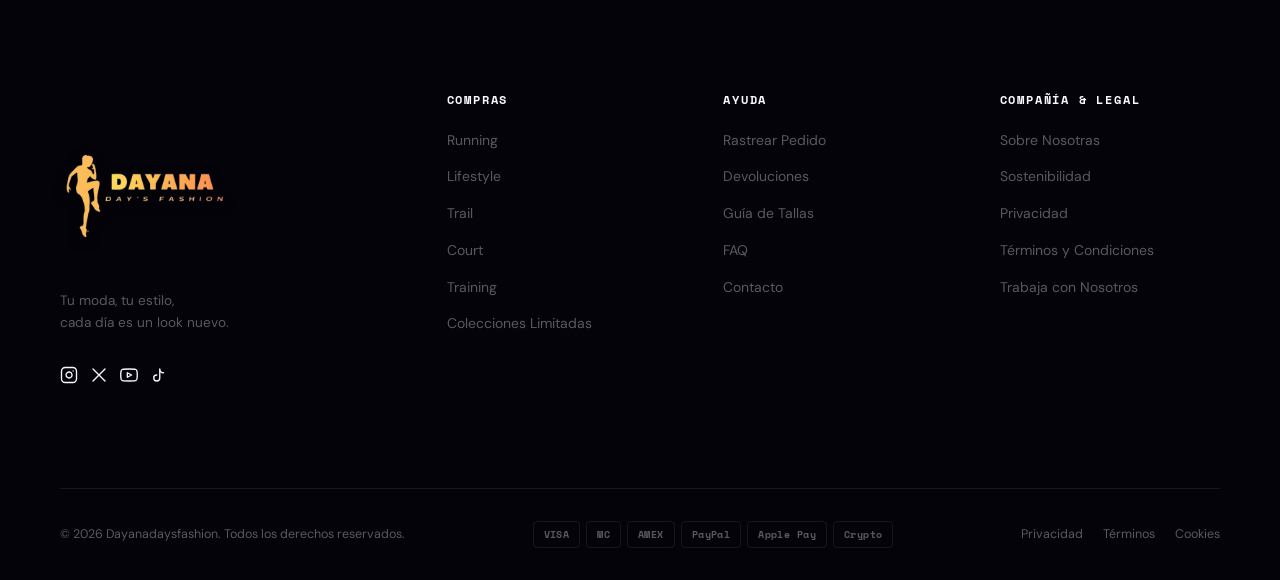
==== commit b4454260: "refactor: eliminación de nombres y metadatos de productos\n\n- Se eliminaron todos los textos de nom" ====
--- a/index.html
+++ b/index.html
@@ -4,11 +4,9 @@
   dayanadaysfashion.shop
   ============================================================
   PARA EL AGENTE DE IA (Antigravity / Gemini / Claude):
-
   ARCHIVO:    index.html — estructura HTML completa
   RELACIONADO: style.css (estilos), script.js (lógica)
   CONTEXTO:   Lee CONTEXT.md antes de modificar este archivo
-
   SECCIONES (en orden en el DOM):
     1. <header #header>       → Navegación fija
     2. <section #hero>        → Hero principal con gradiente
@@ -22,16 +20,14 @@
    10. <div #cartDrawer>      → Panel lateral carrito (flotante)
    11. <div #chatWidget>      → Chatbot flotante
    12. <div #cartToast>       → Toast de confirmación
-
   PARA AGREGAR UN PRODUCTO NUEVO:
     Copiar un <div class="swiper-slide"> existente dentro de
     .swiper-wrapper (#products) y actualizar:
       - src de la imagen + alt descriptivo
-      - data-product="Nombre" en el .btn-add-cart
+      - data-product="este calzado" en el .btn-add-cart
       - data-price="000" en el .btn-add-cart
       - .product-card__name, .product-card__price
       - .product-card__category (Running/Lifestyle/Trail/Training/Court)
-
   PARA AGREGAR UNA SECCIÓN NUEVA:
     - Usar clases .container, .section-eyebrow, .section-title
     - Respetar las variables CSS de :root en style.css
@@ -40,37 +36,30 @@
 -->
 <!DOCTYPE html>
 <html lang="es">
-
 <head>
   <meta charset="UTF-8" />
   <meta name="viewport" content="width=device-width, initial-scale=1.0" />
   <title>Dayanadaysfashion — Tu Moda del Día a Día</title>
-
   <!-- Tema y Colores -->
   <meta name="theme-color" content="#06060f" />
   <meta name="color-scheme" content="dark" />
-
   <!-- Google Fonts: Bebas Neue (display) + DM Sans (body) -->
   <link rel="preconnect" href="https://fonts.googleapis.com" />
   <link rel="preconnect" href="https://fonts.gstatic.com" crossorigin />
   <link
     href="https://fonts.googleapis.com/css2?family=Bebas+Neue&family=DM+Sans:ital,opsz,wght@0,9..40,300..800;1,9..40,300..800&family=Space+Mono:wght@400;700&display=swap"
     rel="stylesheet" />
-
   <!-- Preload Imagen Hero -->
   <link rel="preload" as="image"
     href="https://images.unsplash.com/photo-1542291026-7eec264c27ff?w=700&q=85&auto=format&fit=crop"
     fetchpriority="high" />
-
   <!-- Swiper.js CDN para el carrusel de productos -->
   <link rel="stylesheet" href="https://cdn.jsdelivr.net/npm/swiper@11/swiper-bundle.min.css" />
-
   <!-- SEO Meta tags -->
   <meta name="description"
     content="Dayanadaysfashion — Moda femenina con estilo único. Tienda física en Mérida y envíos a toda Venezuela. Descubrí la nueva colección en dayanadaysfashion.shop" />
   <meta name="keywords" content="moda femenina, ropa mujer, zapatillas, accesorios, dayanadaysfashion" />
   <link rel="canonical" href="https://dayanadaysfashion.shop" />
-
   <!-- Open Graph -->
   <meta property="og:site_name" content="Dayanadaysfashion" />
   <meta property="og:locale" content="es_VE" />
@@ -79,13 +68,10 @@
     content="Descubrí la nueva colección de moda femenina. Tienda física en Mérida y envíos a toda Venezuela." />
   <meta property="og:url" content="https://dayanadaysfashion.shop" />
   <meta property="og:type" content="website" />
-
   <!-- Hoja de estilos principal -->
   <link rel="stylesheet" href="style.css" />
 </head>
-
 <body>
-
   <!-- ========================================================
        BARRA DE ANUNCIO / COUNTDOWN
   ======================================================== -->
@@ -101,7 +87,6 @@
       <a href="#newsletter" class="top-bar__link">Suscríbete para el drop ↓</a>
     </div>
   </div>
-
   <!-- ========================================================
        HEADER / NAVEGACIÓN
        Barra de navegación con logo de texto y enlaces.
@@ -111,7 +96,6 @@
       <a href="/" class="nav__logo" aria-label="Dayanadaysfashion - Inicio">
         <img src="images/logo-removebg-preview.png" alt="Logo de Dayanadaysfashion" class="nav__logo-img">
       </a>
-
       <!-- Menú desktop -->
       <ul class="nav__list" role="list">
         <li><a href="#hero" class="nav__link">Inicio</a></li>
@@ -120,7 +104,6 @@
         <li><a href="#why-us" class="nav__link">Nosotros</a></li>
         <li><a href="#testimonials" class="nav__link">Clientes</a></li>
       </ul>
-
       <div class="nav__actions">
         <button class="btn-icon" aria-label="Buscar productos">
           <svg xmlns="http://www.w3.org/2000/svg" width="20" height="20" viewBox="0 0 24 24" fill="none"
@@ -145,7 +128,6 @@
         </button>
       </div>
     </nav>
-
     <!-- Menú móvil -->
     <div class="mobile-menu" id="mobile-menu" role="dialog" aria-modal="true" aria-hidden="true"
       aria-label="Menú de navegación">
@@ -158,8 +140,6 @@
       </ul>
     </div>
   </header>
-
-
   <main>
     <!-- ========================================================
          SECCIÓN HÉROE
@@ -171,32 +151,27 @@
       <div class="hero__orb hero__orb--1" aria-hidden="true"></div>
       <div class="hero__orb hero__orb--2" aria-hidden="true"></div>
       <div class="hero__orb hero__orb--3" aria-hidden="true"></div>
-
       <div class="hero__container container">
         <!-- Columna izquierda: Copy y CTAs -->
         <div class="hero__content">
           <p class="hero__eyebrow reveal" data-reveal="fadeInUp" data-delay="0" style="animation-delay: 0ms;">Colección
             Exclusiva 2027</p>
-
           <h1 class="hero__title reveal" data-reveal="fadeInUp" data-delay="0"
             style="font-size: var(--fs-display-xl); animation-delay: 0ms;">
             Experimenta<br />
             el Poder<br />
             <span class="hero__title-accent">del Movimiento</span>
           </h1>
-
           <p class="hero__subtitle reveal" data-reveal="fadeInUp" data-delay="100" style="animation-delay: 100ms;">
             Moda que te inspira. Looks que te definen. Tienda física en Mérida y envíos a toda Venezuela.
             Cada paso, una declaración.
           </p>
-
           <div class="hero__actions">
             <a href="#productos" class="btn reveal" data-reveal="fadeInUp" data-delay="150"
               style="animation-delay: 150ms;" aria-label="Explorar la nueva colección">Explorar Ahora</a>
             <a href="#categorias" class="btn reveal" data-reveal="fadeInUp" data-delay="200"
               style="animation-delay: 200ms;">Ver Colección</a>
           </div>
-
           <!-- Métricas rápidas de confianza -->
           <div class="hero__stats reveal" data-reveal="fadeInUp" data-delay="250" style="animation-delay: 250ms;"
             aria-label="Estadísticas de la marca">
@@ -216,7 +191,6 @@
             </div>
           </div>
         </div>
-
         <!-- Columna derecha: Zapato principal -->
         <div class="hero__visual reveal" data-reveal="fadeInUp" data-delay="300" style="animation-delay: 300ms;"
           aria-hidden="true">
@@ -238,15 +212,12 @@
           </div>
         </div>
       </div>
-
       <!-- Indicador scroll hacia abajo -->
       <a href="#productos" class="scroll-indicator" aria-label="Desplazarse a productos">
         <span class="scroll-indicator__line"></span>
         <span class="scroll-indicator__label">Scroll</span>
       </a>
     </section>
-
-
     <!-- ========================================================
          SECCIÓN CARRUSEL DE PRODUCTOS DESTACADOS
          Tarjetas flotantes con imagen, nombre, precio y CTA.
@@ -263,11 +234,9 @@
               <path d="m12 5 7 7-7 7" />
             </svg></a>
         </div>
-
         <!-- Swiper Carousel -->
         <div class="swiper products-swiper" aria-label="Carrusel de productos destacados">
           <div class="swiper-wrapper" aria-live="polite" aria-label="8 productos encontrados">
-
             <!-- Producto 1: Nike -->
             <div class="swiper-slide">
               <article class="product-card" role="article">
@@ -277,23 +246,18 @@
                     loading="lazy" width="300" height="400" />
                 </div>
                 <div class="product-card__info">
-                  <div class="product-card__meta">
-                    <span class="product-card__category">Nike</span>
-                  </div>
-                  <h3 class="product-card__name">Nike Apex Pro</h3>
-                  <div class="product-card__footer">
-                    <button class="btn-add-cart" aria-label="Ver detalles" data-product="Nike Apex Pro">
-                      <svg xmlns="http://www.w3.org/2000/svg" width="16" height="16" viewBox="0 0 24 24" fill="none"
-                        stroke="currentColor" stroke-width="2" stroke-linecap="round" stroke-linejoin="round">
-                        <path d="M5 12h14" />
-                        <path d="m12 5 7 7-7 7" />
-                      </svg>
-                    </button>
-                  </div>
-                </div>
-              </article>
-            </div>
-
+                  <div class="product-card__footer">
+                    <button class="btn-add-cart" aria-label="Ver detalles" data-product="este calzado">
+                      <svg xmlns="http://www.w3.org/2000/svg" width="16" height="16" viewBox="0 0 24 24" fill="none"
+                        stroke="currentColor" stroke-width="2" stroke-linecap="round" stroke-linejoin="round">
+                        <path d="M5 12h14" />
+                        <path d="m12 5 7 7-7 7" />
+                      </svg>
+                    </button>
+                  </div>
+                </div>
+              </article>
+            </div>
             <!-- Producto 2: Adidas -->
             <div class="swiper-slide">
               <article class="product-card" role="article">
@@ -302,23 +266,18 @@
                     loading="lazy" width="300" height="400" />
                 </div>
                 <div class="product-card__info">
-                  <div class="product-card__meta">
-                    <span class="product-card__category">Adidas</span>
-                  </div>
-                  <h3 class="product-card__name">Adidas Cloud Walker</h3>
-                  <div class="product-card__footer">
-                    <button class="btn-add-cart" aria-label="Ver detalles" data-product="Adidas Cloud Walker">
-                      <svg xmlns="http://www.w3.org/2000/svg" width="16" height="16" viewBox="0 0 24 24" fill="none"
-                        stroke="currentColor" stroke-width="2" stroke-linecap="round" stroke-linejoin="round">
-                        <path d="M5 12h14" />
-                        <path d="m12 5 7 7-7 7" />
-                      </svg>
-                    </button>
-                  </div>
-                </div>
-              </article>
-            </div>
-
+                  <div class="product-card__footer">
+                    <button class="btn-add-cart" aria-label="Ver detalles" data-product="este calzado">
+                      <svg xmlns="http://www.w3.org/2000/svg" width="16" height="16" viewBox="0 0 24 24" fill="none"
+                        stroke="currentColor" stroke-width="2" stroke-linecap="round" stroke-linejoin="round">
+                        <path d="M5 12h14" />
+                        <path d="m12 5 7 7-7 7" />
+                      </svg>
+                    </button>
+                  </div>
+                </div>
+              </article>
+            </div>
             <!-- Producto 3: Nike -->
             <div class="swiper-slide">
               <article class="product-card" role="article">
@@ -327,23 +286,18 @@
                     loading="lazy" width="300" height="400" />
                 </div>
                 <div class="product-card__info">
-                  <div class="product-card__meta">
-                    <span class="product-card__category">Nike</span>
-                  </div>
-                  <h3 class="product-card__name">Nike Urban Pulse</h3>
-                  <div class="product-card__footer">
-                    <button class="btn-add-cart" aria-label="Ver detalles" data-product="Nike Urban Pulse">
-                      <svg xmlns="http://www.w3.org/2000/svg" width="16" height="16" viewBox="0 0 24 24" fill="none"
-                        stroke="currentColor" stroke-width="2" stroke-linecap="round" stroke-linejoin="round">
-                        <path d="M5 12h14" />
-                        <path d="m12 5 7 7-7 7" />
-                      </svg>
-                    </button>
-                  </div>
-                </div>
-              </article>
-            </div>
-
+                  <div class="product-card__footer">
+                    <button class="btn-add-cart" aria-label="Ver detalles" data-product="este calzado">
+                      <svg xmlns="http://www.w3.org/2000/svg" width="16" height="16" viewBox="0 0 24 24" fill="none"
+                        stroke="currentColor" stroke-width="2" stroke-linecap="round" stroke-linejoin="round">
+                        <path d="M5 12h14" />
+                        <path d="m12 5 7 7-7 7" />
+                      </svg>
+                    </button>
+                  </div>
+                </div>
+              </article>
+            </div>
             <!-- Producto 4: Adidas -->
             <div class="swiper-slide">
               <article class="product-card" role="article">
@@ -353,23 +307,18 @@
                     loading="lazy" width="300" height="400" />
                 </div>
                 <div class="product-card__info">
-                  <div class="product-card__meta">
-                    <span class="product-card__category">Adidas</span>
-                  </div>
-                  <h3 class="product-card__name">Adidas Zen Flow</h3>
-                  <div class="product-card__footer">
-                    <button class="btn-add-cart" aria-label="Ver detalles" data-product="Adidas Zen Flow">
-                      <svg xmlns="http://www.w3.org/2000/svg" width="16" height="16" viewBox="0 0 24 24" fill="none"
-                        stroke="currentColor" stroke-width="2" stroke-linecap="round" stroke-linejoin="round">
-                        <path d="M5 12h14" />
-                        <path d="m12 5 7 7-7 7" />
-                      </svg>
-                    </button>
-                  </div>
-                </div>
-              </article>
-            </div>
-
+                  <div class="product-card__footer">
+                    <button class="btn-add-cart" aria-label="Ver detalles" data-product="este calzado">
+                      <svg xmlns="http://www.w3.org/2000/svg" width="16" height="16" viewBox="0 0 24 24" fill="none"
+                        stroke="currentColor" stroke-width="2" stroke-linecap="round" stroke-linejoin="round">
+                        <path d="M5 12h14" />
+                        <path d="m12 5 7 7-7 7" />
+                      </svg>
+                    </button>
+                  </div>
+                </div>
+              </article>
+            </div>
             <!-- Producto 5: Nike -->
             <div class="swiper-slide">
               <article class="product-card" role="article">
@@ -378,23 +327,18 @@
                     loading="lazy" width="300" height="400" />
                 </div>
                 <div class="product-card__info">
-                  <div class="product-card__meta">
-                    <span class="product-card__category">Nike</span>
-                  </div>
-                  <h3 class="product-card__name">Nike Aero Nova</h3>
-                  <div class="product-card__footer">
-                    <button class="btn-add-cart" aria-label="Ver detalles" data-product="Nike Aero Nova">
-                      <svg xmlns="http://www.w3.org/2000/svg" width="16" height="16" viewBox="0 0 24 24" fill="none"
-                        stroke="currentColor" stroke-width="2" stroke-linecap="round" stroke-linejoin="round">
-                        <path d="M5 12h14" />
-                        <path d="m12 5 7 7-7 7" />
-                      </svg>
-                    </button>
-                  </div>
-                </div>
-              </article>
-            </div>
-
+                  <div class="product-card__footer">
+                    <button class="btn-add-cart" aria-label="Ver detalles" data-product="este calzado">
+                      <svg xmlns="http://www.w3.org/2000/svg" width="16" height="16" viewBox="0 0 24 24" fill="none"
+                        stroke="currentColor" stroke-width="2" stroke-linecap="round" stroke-linejoin="round">
+                        <path d="M5 12h14" />
+                        <path d="m12 5 7 7-7 7" />
+                      </svg>
+                    </button>
+                  </div>
+                </div>
+              </article>
+            </div>
             <!-- Producto 6: Nike -->
             <div class="swiper-slide">
               <article class="product-card" role="article">
@@ -403,23 +347,18 @@
                     loading="lazy" width="300" height="400" />
                 </div>
                 <div class="product-card__info">
-                  <div class="product-card__meta">
-                    <span class="product-card__category">Nike</span>
-                  </div>
-                  <h3 class="product-card__name">Nike Luna Peak</h3>
-                  <div class="product-card__footer">
-                    <button class="btn-add-cart" aria-label="Ver detalles" data-product="Nike Luna Peak">
-                      <svg xmlns="http://www.w3.org/2000/svg" width="16" height="16" viewBox="0 0 24 24" fill="none"
-                        stroke="currentColor" stroke-width="2" stroke-linecap="round" stroke-linejoin="round">
-                        <path d="M5 12h14" />
-                        <path d="m12 5 7 7-7 7" />
-                      </svg>
-                    </button>
-                  </div>
-                </div>
-              </article>
-            </div>
-
+                  <div class="product-card__footer">
+                    <button class="btn-add-cart" aria-label="Ver detalles" data-product="este calzado">
+                      <svg xmlns="http://www.w3.org/2000/svg" width="16" height="16" viewBox="0 0 24 24" fill="none"
+                        stroke="currentColor" stroke-width="2" stroke-linecap="round" stroke-linejoin="round">
+                        <path d="M5 12h14" />
+                        <path d="m12 5 7 7-7 7" />
+                      </svg>
+                    </button>
+                  </div>
+                </div>
+              </article>
+            </div>
             <!-- Producto 7: Adidas -->
             <div class="swiper-slide">
               <article class="product-card" role="article">
@@ -428,23 +367,18 @@
                     loading="lazy" width="300" height="400" />
                 </div>
                 <div class="product-card__info">
-                  <div class="product-card__meta">
-                    <span class="product-card__category">Adidas</span>
-                  </div>
-                  <h3 class="product-card__name">Adidas Terra Edge</h3>
-                  <div class="product-card__footer">
-                    <button class="btn-add-cart" aria-label="Ver detalles" data-product="Adidas Terra Edge">
-                      <svg xmlns="http://www.w3.org/2000/svg" width="16" height="16" viewBox="0 0 24 24" fill="none"
-                        stroke="currentColor" stroke-width="2" stroke-linecap="round" stroke-linejoin="round">
-                        <path d="M5 12h14" />
-                        <path d="m12 5 7 7-7 7" />
-                      </svg>
-                    </button>
-                  </div>
-                </div>
-              </article>
-            </div>
-
+                  <div class="product-card__footer">
+                    <button class="btn-add-cart" aria-label="Ver detalles" data-product="este calzado">
+                      <svg xmlns="http://www.w3.org/2000/svg" width="16" height="16" viewBox="0 0 24 24" fill="none"
+                        stroke="currentColor" stroke-width="2" stroke-linecap="round" stroke-linejoin="round">
+                        <path d="M5 12h14" />
+                        <path d="m12 5 7 7-7 7" />
+                      </svg>
+                    </button>
+                  </div>
+                </div>
+              </article>
+            </div>
             <!-- Producto 8: New Balance -->
             <div class="swiper-slide">
               <article class="product-card" role="article">
@@ -454,23 +388,18 @@
                     loading="lazy" width="300" height="400" />
                 </div>
                 <div class="product-card__info">
-                  <div class="product-card__meta">
-                    <span class="product-card__category">New Balance</span>
-                  </div>
-                  <h3 class="product-card__name">New Balance Heritage</h3>
-                  <div class="product-card__footer">
-                    <button class="btn-add-cart" aria-label="Ver detalles" data-product="New Balance Heritage">
-                      <svg xmlns="http://www.w3.org/2000/svg" width="16" height="16" viewBox="0 0 24 24" fill="none"
-                        stroke="currentColor" stroke-width="2" stroke-linecap="round" stroke-linejoin="round">
-                        <path d="M5 12h14" />
-                        <path d="m12 5 7 7-7 7" />
-                      </svg>
-                    </button>
-                  </div>
-                </div>
-              </article>
-            </div>
-
+                  <div class="product-card__footer">
+                    <button class="btn-add-cart" aria-label="Ver detalles" data-product="este calzado">
+                      <svg xmlns="http://www.w3.org/2000/svg" width="16" height="16" viewBox="0 0 24 24" fill="none"
+                        stroke="currentColor" stroke-width="2" stroke-linecap="round" stroke-linejoin="round">
+                        <path d="M5 12h14" />
+                        <path d="m12 5 7 7-7 7" />
+                      </svg>
+                    </button>
+                  </div>
+                </div>
+              </article>
+            </div>
             <!-- Producto 9: Nike Air Max Limited -->
             <div class="swiper-slide">
               <article class="product-card" role="article">
@@ -480,23 +409,18 @@
                     loading="lazy" width="300" height="400" />
                 </div>
                 <div class="product-card__info">
-                  <div class="product-card__meta">
-                    <span class="product-card__category">Nike</span>
-                  </div>
-                  <h3 class="product-card__name">Nike Air Max Limited</h3>
-                  <div class="product-card__footer">
-                    <button class="btn-add-cart" aria-label="Ver detalles" data-product="Nike Air Max Limited">
-                      <svg xmlns="http://www.w3.org/2000/svg" width="16" height="16" viewBox="0 0 24 24" fill="none"
-                        stroke="currentColor" stroke-width="2" stroke-linecap="round" stroke-linejoin="round">
-                        <path d="M5 12h14" />
-                        <path d="m12 5 7 7-7 7" />
-                      </svg>
-                    </button>
-                  </div>
-                </div>
-              </article>
-            </div>
-
+                  <div class="product-card__footer">
+                    <button class="btn-add-cart" aria-label="Ver detalles" data-product="este calzado">
+                      <svg xmlns="http://www.w3.org/2000/svg" width="16" height="16" viewBox="0 0 24 24" fill="none"
+                        stroke="currentColor" stroke-width="2" stroke-linecap="round" stroke-linejoin="round">
+                        <path d="M5 12h14" />
+                        <path d="m12 5 7 7-7 7" />
+                      </svg>
+                    </button>
+                  </div>
+                </div>
+              </article>
+            </div>
             <!-- Producto 10: Jordan Retro IV -->
             <div class="swiper-slide">
               <article class="product-card" role="article">
@@ -506,23 +430,18 @@
                     loading="lazy" width="300" height="400" />
                 </div>
                 <div class="product-card__info">
-                  <div class="product-card__meta">
-                    <span class="product-card__category">Jordan</span>
-                  </div>
-                  <h3 class="product-card__name">Jordan Retro IV</h3>
-                  <div class="product-card__footer">
-                    <button class="btn-add-cart" aria-label="Ver detalles" data-product="Jordan Retro IV">
-                      <svg xmlns="http://www.w3.org/2000/svg" width="16" height="16" viewBox="0 0 24 24" fill="none"
-                        stroke="currentColor" stroke-width="2" stroke-linecap="round" stroke-linejoin="round">
-                        <path d="M5 12h14" />
-                        <path d="m12 5 7 7-7 7" />
-                      </svg>
-                    </button>
-                  </div>
-                </div>
-              </article>
-            </div>
-
+                  <div class="product-card__footer">
+                    <button class="btn-add-cart" aria-label="Ver detalles" data-product="este calzado">
+                      <svg xmlns="http://www.w3.org/2000/svg" width="16" height="16" viewBox="0 0 24 24" fill="none"
+                        stroke="currentColor" stroke-width="2" stroke-linecap="round" stroke-linejoin="round">
+                        <path d="M5 12h14" />
+                        <path d="m12 5 7 7-7 7" />
+                      </svg>
+                    </button>
+                  </div>
+                </div>
+              </article>
+            </div>
             <!-- Producto 11: Adidas Superstar Custom -->
             <div class="swiper-slide">
               <article class="product-card" role="article">
@@ -531,23 +450,18 @@
                     loading="lazy" width="300" height="400" />
                 </div>
                 <div class="product-card__info">
-                  <div class="product-card__meta">
-                    <span class="product-card__category">Adidas</span>
-                  </div>
-                  <h3 class="product-card__name">Adidas Superstar Custom</h3>
-                  <div class="product-card__footer">
-                    <button class="btn-add-cart" aria-label="Ver detalles" data-product="Adidas Superstar Custom">
-                      <svg xmlns="http://www.w3.org/2000/svg" width="16" height="16" viewBox="0 0 24 24" fill="none"
-                        stroke="currentColor" stroke-width="2" stroke-linecap="round" stroke-linejoin="round">
-                        <path d="M5 12h14" />
-                        <path d="m12 5 7 7-7 7" />
-                      </svg>
-                    </button>
-                  </div>
-                </div>
-              </article>
-            </div>
-
+                  <div class="product-card__footer">
+                    <button class="btn-add-cart" aria-label="Ver detalles" data-product="este calzado">
+                      <svg xmlns="http://www.w3.org/2000/svg" width="16" height="16" viewBox="0 0 24 24" fill="none"
+                        stroke="currentColor" stroke-width="2" stroke-linecap="round" stroke-linejoin="round">
+                        <path d="M5 12h14" />
+                        <path d="m12 5 7 7-7 7" />
+                      </svg>
+                    </button>
+                  </div>
+                </div>
+              </article>
+            </div>
             <!-- Producto 12: Nike ZoomX Performance -->
             <div class="swiper-slide">
               <article class="product-card" role="article">
@@ -556,23 +470,18 @@
                     loading="lazy" width="300" height="400" />
                 </div>
                 <div class="product-card__info">
-                  <div class="product-card__meta">
-                    <span class="product-card__category">Nike</span>
-                  </div>
-                  <h3 class="product-card__name">Nike ZoomX Performance</h3>
-                  <div class="product-card__footer">
-                    <button class="btn-add-cart" aria-label="Ver detalles" data-product="Nike ZoomX Performance">
-                      <svg xmlns="http://www.w3.org/2000/svg" width="16" height="16" viewBox="0 0 24 24" fill="none"
-                        stroke="currentColor" stroke-width="2" stroke-linecap="round" stroke-linejoin="round">
-                        <path d="M5 12h14" />
-                        <path d="m12 5 7 7-7 7" />
-                      </svg>
-                    </button>
-                  </div>
-                </div>
-              </article>
-            </div>
-
+                  <div class="product-card__footer">
+                    <button class="btn-add-cart" aria-label="Ver detalles" data-product="este calzado">
+                      <svg xmlns="http://www.w3.org/2000/svg" width="16" height="16" viewBox="0 0 24 24" fill="none"
+                        stroke="currentColor" stroke-width="2" stroke-linecap="round" stroke-linejoin="round">
+                        <path d="M5 12h14" />
+                        <path d="m12 5 7 7-7 7" />
+                      </svg>
+                    </button>
+                  </div>
+                </div>
+              </article>
+            </div>
             <!-- Producto 13: New Balance 550 Lifestyle -->
             <div class="swiper-slide">
               <article class="product-card" role="article">
@@ -581,23 +490,18 @@
                     loading="lazy" width="300" height="400" />
                 </div>
                 <div class="product-card__info">
-                  <div class="product-card__meta">
-                    <span class="product-card__category">New Balance</span>
-                  </div>
-                  <h3 class="product-card__name">New Balance 550 Lifestyle</h3>
-                  <div class="product-card__footer">
-                    <button class="btn-add-cart" aria-label="Ver detalles" data-product="New Balance 550 Lifestyle">
-                      <svg xmlns="http://www.w3.org/2000/svg" width="16" height="16" viewBox="0 0 24 24" fill="none"
-                        stroke="currentColor" stroke-width="2" stroke-linecap="round" stroke-linejoin="round">
-                        <path d="M5 12h14" />
-                        <path d="m12 5 7 7-7 7" />
-                      </svg>
-                    </button>
-                  </div>
-                </div>
-              </article>
-            </div>
-
+                  <div class="product-card__footer">
+                    <button class="btn-add-cart" aria-label="Ver detalles" data-product="este calzado">
+                      <svg xmlns="http://www.w3.org/2000/svg" width="16" height="16" viewBox="0 0 24 24" fill="none"
+                        stroke="currentColor" stroke-width="2" stroke-linecap="round" stroke-linejoin="round">
+                        <path d="M5 12h14" />
+                        <path d="m12 5 7 7-7 7" />
+                      </svg>
+                    </button>
+                  </div>
+                </div>
+              </article>
+            </div>
             <!-- Producto 14: Jordan High OG -->
             <div class="swiper-slide">
               <article class="product-card" role="article">
@@ -607,23 +511,18 @@
                     loading="lazy" width="300" height="400" />
                 </div>
                 <div class="product-card__info">
-                  <div class="product-card__meta">
-                    <span class="product-card__category">Jordan</span>
-                  </div>
-                  <h3 class="product-card__name">Jordan High OG</h3>
-                  <div class="product-card__footer">
-                    <button class="btn-add-cart" aria-label="Ver detalles" data-product="Jordan High OG">
-                      <svg xmlns="http://www.w3.org/2000/svg" width="16" height="16" viewBox="0 0 24 24" fill="none"
-                        stroke="currentColor" stroke-width="2" stroke-linecap="round" stroke-linejoin="round">
-                        <path d="M5 12h14" />
-                        <path d="m12 5 7 7-7 7" />
-                      </svg>
-                    </button>
-                  </div>
-                </div>
-              </article>
-            </div>
-
+                  <div class="product-card__footer">
+                    <button class="btn-add-cart" aria-label="Ver detalles" data-product="este calzado">
+                      <svg xmlns="http://www.w3.org/2000/svg" width="16" height="16" viewBox="0 0 24 24" fill="none"
+                        stroke="currentColor" stroke-width="2" stroke-linecap="round" stroke-linejoin="round">
+                        <path d="M5 12h14" />
+                        <path d="m12 5 7 7-7 7" />
+                      </svg>
+                    </button>
+                  </div>
+                </div>
+              </article>
+            </div>
             <!-- Producto 15: Adidas Forum Low -->
             <div class="swiper-slide">
               <article class="product-card" role="article">
@@ -632,23 +531,18 @@
                     loading="lazy" width="300" height="400" />
                 </div>
                 <div class="product-card__info">
-                  <div class="product-card__meta">
-                    <span class="product-card__category">Adidas</span>
-                  </div>
-                  <h3 class="product-card__name">Adidas Forum Low</h3>
-                  <div class="product-card__footer">
-                    <button class="btn-add-cart" aria-label="Ver detalles" data-product="Adidas Forum Low">
-                      <svg xmlns="http://www.w3.org/2000/svg" width="16" height="16" viewBox="0 0 24 24" fill="none"
-                        stroke="currentColor" stroke-width="2" stroke-linecap="round" stroke-linejoin="round">
-                        <path d="M5 12h14" />
-                        <path d="m12 5 7 7-7 7" />
-                      </svg>
-                    </button>
-                  </div>
-                </div>
-              </article>
-            </div>
-
+                  <div class="product-card__footer">
+                    <button class="btn-add-cart" aria-label="Ver detalles" data-product="este calzado">
+                      <svg xmlns="http://www.w3.org/2000/svg" width="16" height="16" viewBox="0 0 24 24" fill="none"
+                        stroke="currentColor" stroke-width="2" stroke-linecap="round" stroke-linejoin="round">
+                        <path d="M5 12h14" />
+                        <path d="m12 5 7 7-7 7" />
+                      </svg>
+                    </button>
+                  </div>
+                </div>
+              </article>
+            </div>
             <!-- Producto 16: Nike Dunk Low Style -->
             <div class="swiper-slide">
               <article class="product-card" role="article">
@@ -657,23 +551,18 @@
                     loading="lazy" width="300" height="400" />
                 </div>
                 <div class="product-card__info">
-                  <div class="product-card__meta">
-                    <span class="product-card__category">Nike</span>
-                  </div>
-                  <h3 class="product-card__name">Nike Dunk Low Style</h3>
-                  <div class="product-card__footer">
-                    <button class="btn-add-cart" aria-label="Ver detalles" data-product="Nike Dunk Low Style">
-                      <svg xmlns="http://www.w3.org/2000/svg" width="16" height="16" viewBox="0 0 24 24" fill="none"
-                        stroke="currentColor" stroke-width="2" stroke-linecap="round" stroke-linejoin="round">
-                        <path d="M5 12h14" />
-                        <path d="m12 5 7 7-7 7" />
-                      </svg>
-                    </button>
-                  </div>
-                </div>
-              </article>
-            </div>
-
+                  <div class="product-card__footer">
+                    <button class="btn-add-cart" aria-label="Ver detalles" data-product="este calzado">
+                      <svg xmlns="http://www.w3.org/2000/svg" width="16" height="16" viewBox="0 0 24 24" fill="none"
+                        stroke="currentColor" stroke-width="2" stroke-linecap="round" stroke-linejoin="round">
+                        <path d="M5 12h14" />
+                        <path d="m12 5 7 7-7 7" />
+                      </svg>
+                    </button>
+                  </div>
+                </div>
+              </article>
+            </div>
             <!-- Producto 17: Nike Air Force 1 Classic -->
             <div class="swiper-slide">
               <article class="product-card" role="article">
@@ -682,23 +571,18 @@
                     loading="lazy" width="300" height="400" />
                 </div>
                 <div class="product-card__info">
-                  <div class="product-card__meta">
-                    <span class="product-card__category">Nike</span>
-                  </div>
-                  <h3 class="product-card__name">Nike Air Force 1 Classic</h3>
-                  <div class="product-card__footer">
-                    <button class="btn-add-cart" aria-label="Ver detalles" data-product="Nike Air Force 1 Classic">
-                      <svg xmlns="http://www.w3.org/2000/svg" width="16" height="16" viewBox="0 0 24 24" fill="none"
-                        stroke="currentColor" stroke-width="2" stroke-linecap="round" stroke-linejoin="round">
-                        <path d="M5 12h14" />
-                        <path d="m12 5 7 7-7 7" />
-                      </svg>
-                    </button>
-                  </div>
-                </div>
-              </article>
-            </div>
-
+                  <div class="product-card__footer">
+                    <button class="btn-add-cart" aria-label="Ver detalles" data-product="este calzado">
+                      <svg xmlns="http://www.w3.org/2000/svg" width="16" height="16" viewBox="0 0 24 24" fill="none"
+                        stroke="currentColor" stroke-width="2" stroke-linecap="round" stroke-linejoin="round">
+                        <path d="M5 12h14" />
+                        <path d="m12 5 7 7-7 7" />
+                      </svg>
+                    </button>
+                  </div>
+                </div>
+              </article>
+            </div>
             <!-- Producto 18: Jordan Mid Premium -->
             <div class="swiper-slide">
               <article class="product-card" role="article">
@@ -707,23 +591,18 @@
                     loading="lazy" width="300" height="400" />
                 </div>
                 <div class="product-card__info">
-                  <div class="product-card__meta">
-                    <span class="product-card__category">Jordan</span>
-                  </div>
-                  <h3 class="product-card__name">Jordan Mid Premium</h3>
-                  <div class="product-card__footer">
-                    <button class="btn-add-cart" aria-label="Ver detalles" data-product="Jordan Mid Premium">
-                      <svg xmlns="http://www.w3.org/2000/svg" width="16" height="16" viewBox="0 0 24 24" fill="none"
-                        stroke="currentColor" stroke-width="2" stroke-linecap="round" stroke-linejoin="round">
-                        <path d="M5 12h14" />
-                        <path d="m12 5 7 7-7 7" />
-                      </svg>
-                    </button>
-                  </div>
-                </div>
-              </article>
-            </div>
-
+                  <div class="product-card__footer">
+                    <button class="btn-add-cart" aria-label="Ver detalles" data-product="este calzado">
+                      <svg xmlns="http://www.w3.org/2000/svg" width="16" height="16" viewBox="0 0 24 24" fill="none"
+                        stroke="currentColor" stroke-width="2" stroke-linecap="round" stroke-linejoin="round">
+                        <path d="M5 12h14" />
+                        <path d="m12 5 7 7-7 7" />
+                      </svg>
+                    </button>
+                  </div>
+                </div>
+              </article>
+            </div>
             <!-- Producto 19: Nike React Vision -->
             <div class="swiper-slide">
               <article class="product-card" role="article">
@@ -733,23 +612,18 @@
                     loading="lazy" width="300" height="400" />
                 </div>
                 <div class="product-card__info">
-                  <div class="product-card__meta">
-                    <span class="product-card__category">Nike</span>
-                  </div>
-                  <h3 class="product-card__name">Nike React Vision</h3>
-                  <div class="product-card__footer">
-                    <button class="btn-add-cart" aria-label="Ver detalles" data-product="Nike React Vision">
-                      <svg xmlns="http://www.w3.org/2000/svg" width="16" height="16" viewBox="0 0 24 24" fill="none"
-                        stroke="currentColor" stroke-width="2" stroke-linecap="round" stroke-linejoin="round">
-                        <path d="M5 12h14" />
-                        <path d="m12 5 7 7-7 7" />
-                      </svg>
-                    </button>
-                  </div>
-                </div>
-              </article>
-            </div>
-
+                  <div class="product-card__footer">
+                    <button class="btn-add-cart" aria-label="Ver detalles" data-product="este calzado">
+                      <svg xmlns="http://www.w3.org/2000/svg" width="16" height="16" viewBox="0 0 24 24" fill="none"
+                        stroke="currentColor" stroke-width="2" stroke-linecap="round" stroke-linejoin="round">
+                        <path d="M5 12h14" />
+                        <path d="m12 5 7 7-7 7" />
+                      </svg>
+                    </button>
+                  </div>
+                </div>
+              </article>
+            </div>
             <!-- Producto 20: New Balance XC-72 -->
             <div class="swiper-slide">
               <article class="product-card" role="article">
@@ -758,23 +632,18 @@
                     loading="lazy" width="300" height="400" />
                 </div>
                 <div class="product-card__info">
-                  <div class="product-card__meta">
-                    <span class="product-card__category">New Balance</span>
-                  </div>
-                  <h3 class="product-card__name">New Balance XC-72</h3>
-                  <div class="product-card__footer">
-                    <button class="btn-add-cart" aria-label="Ver detalles" data-product="New Balance XC-72">
-                      <svg xmlns="http://www.w3.org/2000/svg" width="16" height="16" viewBox="0 0 24 24" fill="none"
-                        stroke="currentColor" stroke-width="2" stroke-linecap="round" stroke-linejoin="round">
-                        <path d="M5 12h14" />
-                        <path d="m12 5 7 7-7 7" />
-                      </svg>
-                    </button>
-                  </div>
-                </div>
-              </article>
-            </div>
-
+                  <div class="product-card__footer">
+                    <button class="btn-add-cart" aria-label="Ver detalles" data-product="este calzado">
+                      <svg xmlns="http://www.w3.org/2000/svg" width="16" height="16" viewBox="0 0 24 24" fill="none"
+                        stroke="currentColor" stroke-width="2" stroke-linecap="round" stroke-linejoin="round">
+                        <path d="M5 12h14" />
+                        <path d="m12 5 7 7-7 7" />
+                      </svg>
+                    </button>
+                  </div>
+                </div>
+              </article>
+            </div>
             <!-- Producto 21: Nike Air Max 270 -->
             <div class="swiper-slide">
               <article class="product-card" role="article">
@@ -783,23 +652,18 @@
                     loading="lazy" width="300" height="400" />
                 </div>
                 <div class="product-card__info">
-                  <div class="product-card__meta">
-                    <span class="product-card__category">Nike</span>
-                  </div>
-                  <h3 class="product-card__name">Nike Air Max 270</h3>
-                  <div class="product-card__footer">
-                    <button class="btn-add-cart" aria-label="Ver detalles" data-product="Nike Air Max 270">
-                      <svg xmlns="http://www.w3.org/2000/svg" width="16" height="16" viewBox="0 0 24 24" fill="none"
-                        stroke="currentColor" stroke-width="2" stroke-linecap="round" stroke-linejoin="round">
-                        <path d="M5 12h14" />
-                        <path d="m12 5 7 7-7 7" />
-                      </svg>
-                    </button>
-                  </div>
-                </div>
-              </article>
-            </div>
-
+                  <div class="product-card__footer">
+                    <button class="btn-add-cart" aria-label="Ver detalles" data-product="este calzado">
+                      <svg xmlns="http://www.w3.org/2000/svg" width="16" height="16" viewBox="0 0 24 24" fill="none"
+                        stroke="currentColor" stroke-width="2" stroke-linecap="round" stroke-linejoin="round">
+                        <path d="M5 12h14" />
+                        <path d="m12 5 7 7-7 7" />
+                      </svg>
+                    </button>
+                  </div>
+                </div>
+              </article>
+            </div>
             <!-- Producto 22: Adidas NMD R1 -->
             <div class="swiper-slide">
               <article class="product-card" role="article">
@@ -808,23 +672,18 @@
                     loading="lazy" width="300" height="400" />
                 </div>
                 <div class="product-card__info">
-                  <div class="product-card__meta">
-                    <span class="product-card__category">Adidas</span>
-                  </div>
-                  <h3 class="product-card__name">Adidas NMD R1</h3>
-                  <div class="product-card__footer">
-                    <button class="btn-add-cart" aria-label="Ver detalles" data-product="Adidas NMD R1">
-                      <svg xmlns="http://www.w3.org/2000/svg" width="16" height="16" viewBox="0 0 24 24" fill="none"
-                        stroke="currentColor" stroke-width="2" stroke-linecap="round" stroke-linejoin="round">
-                        <path d="M5 12h14" />
-                        <path d="m12 5 7 7-7 7" />
-                      </svg>
-                    </button>
-                  </div>
-                </div>
-              </article>
-            </div>
-
+                  <div class="product-card__footer">
+                    <button class="btn-add-cart" aria-label="Ver detalles" data-product="este calzado">
+                      <svg xmlns="http://www.w3.org/2000/svg" width="16" height="16" viewBox="0 0 24 24" fill="none"
+                        stroke="currentColor" stroke-width="2" stroke-linecap="round" stroke-linejoin="round">
+                        <path d="M5 12h14" />
+                        <path d="m12 5 7 7-7 7" />
+                      </svg>
+                    </button>
+                  </div>
+                </div>
+              </article>
+            </div>
             <!-- Producto 23: Nike Blazer Mid -->
             <div class="swiper-slide">
               <article class="product-card" role="article">
@@ -833,23 +692,18 @@
                     loading="lazy" width="300" height="400" />
                 </div>
                 <div class="product-card__info">
-                  <div class="product-card__meta">
-                    <span class="product-card__category">Nike</span>
-                  </div>
-                  <h3 class="product-card__name">Nike Blazer Mid</h3>
-                  <div class="product-card__footer">
-                    <button class="btn-add-cart" aria-label="Ver detalles" data-product="Nike Blazer Mid">
-                      <svg xmlns="http://www.w3.org/2000/svg" width="16" height="16" viewBox="0 0 24 24" fill="none"
-                        stroke="currentColor" stroke-width="2" stroke-linecap="round" stroke-linejoin="round">
-                        <path d="M5 12h14" />
-                        <path d="m12 5 7 7-7 7" />
-                      </svg>
-                    </button>
-                  </div>
-                </div>
-              </article>
-            </div>
-
+                  <div class="product-card__footer">
+                    <button class="btn-add-cart" aria-label="Ver detalles" data-product="este calzado">
+                      <svg xmlns="http://www.w3.org/2000/svg" width="16" height="16" viewBox="0 0 24 24" fill="none"
+                        stroke="currentColor" stroke-width="2" stroke-linecap="round" stroke-linejoin="round">
+                        <path d="M5 12h14" />
+                        <path d="m12 5 7 7-7 7" />
+                      </svg>
+                    </button>
+                  </div>
+                </div>
+              </article>
+            </div>
             <!-- Producto 24: Jordan 1 Low -->
             <div class="swiper-slide">
               <article class="product-card" role="article">
@@ -858,23 +712,18 @@
                     loading="lazy" width="300" height="400" />
                 </div>
                 <div class="product-card__info">
-                  <div class="product-card__meta">
-                    <span class="product-card__category">Jordan</span>
-                  </div>
-                  <h3 class="product-card__name">Jordan 1 Low</h3>
-                  <div class="product-card__footer">
-                    <button class="btn-add-cart" aria-label="Ver detalles" data-product="Jordan 1 Low">
-                      <svg xmlns="http://www.w3.org/2000/svg" width="16" height="16" viewBox="0 0 24 24" fill="none"
-                        stroke="currentColor" stroke-width="2" stroke-linecap="round" stroke-linejoin="round">
-                        <path d="M5 12h14" />
-                        <path d="m12 5 7 7-7 7" />
-                      </svg>
-                    </button>
-                  </div>
-                </div>
-              </article>
-            </div>
-
+                  <div class="product-card__footer">
+                    <button class="btn-add-cart" aria-label="Ver detalles" data-product="este calzado">
+                      <svg xmlns="http://www.w3.org/2000/svg" width="16" height="16" viewBox="0 0 24 24" fill="none"
+                        stroke="currentColor" stroke-width="2" stroke-linecap="round" stroke-linejoin="round">
+                        <path d="M5 12h14" />
+                        <path d="m12 5 7 7-7 7" />
+                      </svg>
+                    </button>
+                  </div>
+                </div>
+              </article>
+            </div>
             <!-- Producto 25: Nike Cortez Classic -->
             <div class="swiper-slide">
               <article class="product-card" role="article">
@@ -883,23 +732,18 @@
                     loading="lazy" width="300" height="400" />
                 </div>
                 <div class="product-card__info">
-                  <div class="product-card__meta">
-                    <span class="product-card__category">Nike</span>
-                  </div>
-                  <h3 class="product-card__name">Nike Cortez Classic</h3>
-                  <div class="product-card__footer">
-                    <button class="btn-add-cart" aria-label="Ver detalles" data-product="Nike Cortez Classic">
-                      <svg xmlns="http://www.w3.org/2000/svg" width="16" height="16" viewBox="0 0 24 24" fill="none"
-                        stroke="currentColor" stroke-width="2" stroke-linecap="round" stroke-linejoin="round">
-                        <path d="M5 12h14" />
-                        <path d="m12 5 7 7-7 7" />
-                      </svg>
-                    </button>
-                  </div>
-                </div>
-              </article>
-            </div>
-
+                  <div class="product-card__footer">
+                    <button class="btn-add-cart" aria-label="Ver detalles" data-product="este calzado">
+                      <svg xmlns="http://www.w3.org/2000/svg" width="16" height="16" viewBox="0 0 24 24" fill="none"
+                        stroke="currentColor" stroke-width="2" stroke-linecap="round" stroke-linejoin="round">
+                        <path d="M5 12h14" />
+                        <path d="m12 5 7 7-7 7" />
+                      </svg>
+                    </button>
+                  </div>
+                </div>
+              </article>
+            </div>
             <!-- Producto 26: Adidas UltraBoost -->
             <div class="swiper-slide">
               <article class="product-card" role="article">
@@ -909,23 +753,18 @@
                   <div class="product-card__badge product-card__badge--trending">Trending</div>
                 </div>
                 <div class="product-card__info">
-                  <div class="product-card__meta">
-                    <span class="product-card__category">Adidas</span>
-                  </div>
-                  <h3 class="product-card__name">Adidas UltraBoost</h3>
-                  <div class="product-card__footer">
-                    <button class="btn-add-cart" aria-label="Ver detalles" data-product="Adidas UltraBoost">
-                      <svg xmlns="http://www.w3.org/2000/svg" width="16" height="16" viewBox="0 0 24 24" fill="none"
-                        stroke="currentColor" stroke-width="2" stroke-linecap="round" stroke-linejoin="round">
-                        <path d="M5 12h14" />
-                        <path d="m12 5 7 7-7 7" />
-                      </svg>
-                    </button>
-                  </div>
-                </div>
-              </article>
-            </div>
-
+                  <div class="product-card__footer">
+                    <button class="btn-add-cart" aria-label="Ver detalles" data-product="este calzado">
+                      <svg xmlns="http://www.w3.org/2000/svg" width="16" height="16" viewBox="0 0 24 24" fill="none"
+                        stroke="currentColor" stroke-width="2" stroke-linecap="round" stroke-linejoin="round">
+                        <path d="M5 12h14" />
+                        <path d="m12 5 7 7-7 7" />
+                      </svg>
+                    </button>
+                  </div>
+                </div>
+              </article>
+            </div>
             <!-- Producto 27: New Balance 327 -->
             <div class="swiper-slide">
               <article class="product-card" role="article">
@@ -934,23 +773,18 @@
                     loading="lazy" width="300" height="400" />
                 </div>
                 <div class="product-card__info">
-                  <div class="product-card__meta">
-                    <span class="product-card__category">New Balance</span>
-                  </div>
-                  <h3 class="product-card__name">New Balance 327</h3>
-                  <div class="product-card__footer">
-                    <button class="btn-add-cart" aria-label="Ver detalles" data-product="New Balance 327">
-                      <svg xmlns="http://www.w3.org/2000/svg" width="16" height="16" viewBox="0 0 24 24" fill="none"
-                        stroke="currentColor" stroke-width="2" stroke-linecap="round" stroke-linejoin="round">
-                        <path d="M5 12h14" />
-                        <path d="m12 5 7 7-7 7" />
-                      </svg>
-                    </button>
-                  </div>
-                </div>
-              </article>
-            </div>
-
+                  <div class="product-card__footer">
+                    <button class="btn-add-cart" aria-label="Ver detalles" data-product="este calzado">
+                      <svg xmlns="http://www.w3.org/2000/svg" width="16" height="16" viewBox="0 0 24 24" fill="none"
+                        stroke="currentColor" stroke-width="2" stroke-linecap="round" stroke-linejoin="round">
+                        <path d="M5 12h14" />
+                        <path d="m12 5 7 7-7 7" />
+                      </svg>
+                    </button>
+                  </div>
+                </div>
+              </article>
+            </div>
             <!-- Producto 28: Nike SB Dunk -->
             <div class="swiper-slide">
               <article class="product-card" role="article">
@@ -959,23 +793,18 @@
                     loading="lazy" width="300" height="400" />
                 </div>
                 <div class="product-card__info">
-                  <div class="product-card__meta">
-                    <span class="product-card__category">Nike</span>
-                  </div>
-                  <h3 class="product-card__name">Nike SB Dunk</h3>
-                  <div class="product-card__footer">
-                    <button class="btn-add-cart" aria-label="Ver detalles" data-product="Nike SB Dunk">
-                      <svg xmlns="http://www.w3.org/2000/svg" width="16" height="16" viewBox="0 0 24 24" fill="none"
-                        stroke="currentColor" stroke-width="2" stroke-linecap="round" stroke-linejoin="round">
-                        <path d="M5 12h14" />
-                        <path d="m12 5 7 7-7 7" />
-                      </svg>
-                    </button>
-                  </div>
-                </div>
-              </article>
-            </div>
-
+                  <div class="product-card__footer">
+                    <button class="btn-add-cart" aria-label="Ver detalles" data-product="este calzado">
+                      <svg xmlns="http://www.w3.org/2000/svg" width="16" height="16" viewBox="0 0 24 24" fill="none"
+                        stroke="currentColor" stroke-width="2" stroke-linecap="round" stroke-linejoin="round">
+                        <path d="M5 12h14" />
+                        <path d="m12 5 7 7-7 7" />
+                      </svg>
+                    </button>
+                  </div>
+                </div>
+              </article>
+            </div>
             <!-- Producto 29: Jordan 4 Retro Black -->
             <div class="swiper-slide">
               <article class="product-card" role="article">
@@ -984,23 +813,18 @@
                     loading="lazy" width="300" height="400" />
                 </div>
                 <div class="product-card__info">
-                  <div class="product-card__meta">
-                    <span class="product-card__category">Jordan</span>
-                  </div>
-                  <h3 class="product-card__name">Jordan 4 Retro Black</h3>
-                  <div class="product-card__footer">
-                    <button class="btn-add-cart" aria-label="Ver detalles" data-product="Jordan 4 Retro Black">
-                      <svg xmlns="http://www.w3.org/2000/svg" width="16" height="16" viewBox="0 0 24 24" fill="none"
-                        stroke="currentColor" stroke-width="2" stroke-linecap="round" stroke-linejoin="round">
-                        <path d="M5 12h14" />
-                        <path d="m12 5 7 7-7 7" />
-                      </svg>
-                    </button>
-                  </div>
-                </div>
-              </article>
-            </div>
-
+                  <div class="product-card__footer">
+                    <button class="btn-add-cart" aria-label="Ver detalles" data-product="este calzado">
+                      <svg xmlns="http://www.w3.org/2000/svg" width="16" height="16" viewBox="0 0 24 24" fill="none"
+                        stroke="currentColor" stroke-width="2" stroke-linecap="round" stroke-linejoin="round">
+                        <path d="M5 12h14" />
+                        <path d="m12 5 7 7-7 7" />
+                      </svg>
+                    </button>
+                  </div>
+                </div>
+              </article>
+            </div>
             <!-- Producto 30: Adidas Yeezy Style -->
             <div class="swiper-slide">
               <article class="product-card" role="article">
@@ -1009,23 +833,18 @@
                     loading="lazy" width="300" height="400" />
                 </div>
                 <div class="product-card__info">
-                  <div class="product-card__meta">
-                    <span class="product-card__category">Adidas</span>
-                  </div>
-                  <h3 class="product-card__name">Adidas Yeezy Style</h3>
-                  <div class="product-card__footer">
-                    <button class="btn-add-cart" aria-label="Ver detalles" data-product="Adidas Yeezy Style">
-                      <svg xmlns="http://www.w3.org/2000/svg" width="16" height="16" viewBox="0 0 24 24" fill="none"
-                        stroke="currentColor" stroke-width="2" stroke-linecap="round" stroke-linejoin="round">
-                        <path d="M5 12h14" />
-                        <path d="m12 5 7 7-7 7" />
-                      </svg>
-                    </button>
-                  </div>
-                </div>
-              </article>
-            </div>
-
+                  <div class="product-card__footer">
+                    <button class="btn-add-cart" aria-label="Ver detalles" data-product="este calzado">
+                      <svg xmlns="http://www.w3.org/2000/svg" width="16" height="16" viewBox="0 0 24 24" fill="none"
+                        stroke="currentColor" stroke-width="2" stroke-linecap="round" stroke-linejoin="round">
+                        <path d="M5 12h14" />
+                        <path d="m12 5 7 7-7 7" />
+                      </svg>
+                    </button>
+                  </div>
+                </div>
+              </article>
+            </div>
             <!-- Producto 31: Nike Huarache Ultra -->
             <div class="swiper-slide">
               <article class="product-card" role="article">
@@ -1034,23 +853,18 @@
                     loading="lazy" width="300" height="400" />
                 </div>
                 <div class="product-card__info">
-                  <div class="product-card__meta">
-                    <span class="product-card__category">Nike</span>
-                  </div>
-                  <h3 class="product-card__name">Nike Huarache Ultra</h3>
-                  <div class="product-card__footer">
-                    <button class="btn-add-cart" aria-label="Ver detalles" data-product="Nike Huarache Ultra">
-                      <svg xmlns="http://www.w3.org/2000/svg" width="16" height="16" viewBox="0 0 24 24" fill="none"
-                        stroke="currentColor" stroke-width="2" stroke-linecap="round" stroke-linejoin="round">
-                        <path d="M5 12h14" />
-                        <path d="m12 5 7 7-7 7" />
-                      </svg>
-                    </button>
-                  </div>
-                </div>
-              </article>
-            </div>
-
+                  <div class="product-card__footer">
+                    <button class="btn-add-cart" aria-label="Ver detalles" data-product="este calzado">
+                      <svg xmlns="http://www.w3.org/2000/svg" width="16" height="16" viewBox="0 0 24 24" fill="none"
+                        stroke="currentColor" stroke-width="2" stroke-linecap="round" stroke-linejoin="round">
+                        <path d="M5 12h14" />
+                        <path d="m12 5 7 7-7 7" />
+                      </svg>
+                    </button>
+                  </div>
+                </div>
+              </article>
+            </div>
             <!-- Producto 32: Jordan 11 Retro Jubilee -->
             <div class="swiper-slide">
               <article class="product-card" role="article">
@@ -1060,25 +874,19 @@
                   <div class="product-card__badge product-card__badge--new">Nuevo</div>
                 </div>
                 <div class="product-card__info">
-                  <div class="product-card__meta">
-                    <span class="product-card__category">Jordan</span>
-                  </div>
-                  <h3 class="product-card__name">Jordan 11 Retro Jubilee</h3>
-                  <div class="product-card__footer">
-                    <button class="btn-add-cart" aria-label="Ver detalles" data-product="Jordan 11 Retro Jubilee">
-                      <svg xmlns="http://www.w3.org/2000/svg" width="16" height="16" viewBox="0 0 24 24" fill="none"
-                        stroke="currentColor" stroke-width="2" stroke-linecap="round" stroke-linejoin="round">
-                        <path d="M5 12h14" />
-                        <path d="m12 5 7 7-7 7" />
-                      </svg>
-                    </button>
-                  </div>
-                </div>
-              </article>
-            </div>
-
+                  <div class="product-card__footer">
+                    <button class="btn-add-cart" aria-label="Ver detalles" data-product="este calzado">
+                      <svg xmlns="http://www.w3.org/2000/svg" width="16" height="16" viewBox="0 0 24 24" fill="none"
+                        stroke="currentColor" stroke-width="2" stroke-linecap="round" stroke-linejoin="round">
+                        <path d="M5 12h14" />
+                        <path d="m12 5 7 7-7 7" />
+                      </svg>
+                    </button>
+                  </div>
+                </div>
+              </article>
+            </div>
           </div><!-- /.swiper-wrapper -->
-
           <!-- Navegación del carrusel -->
           <div class="swiper-button-prev" aria-label="Producto anterior"></div>
           <div class="swiper-button-next" aria-label="Producto siguiente"></div>
@@ -1086,8 +894,6 @@
         </div><!-- /.swiper -->
       </div>
     </section>
-
-
     <!-- ========================================================
          BANNER MEDIO: Texto de impacto con fondo invertido
     ======================================================== -->
@@ -1104,8 +910,6 @@
       </div>
       <div class="impact-banner__orb" aria-hidden="true"></div>
     </section>
-
-
     <!-- ========================================================
          SECCIÓN CATEGORÍAS
          Grid visual de categorías: Hombre, Mujer, Niños.
@@ -1117,9 +921,7 @@
           <h2 class="section-title reveal" data-reveal="fadeInUp" data-delay="0"
             style="font-size: var(--fs-h-xl); animation-delay: 0ms;">Encuentra Tu Estilo</h2>
         </div>
-
         <div class="categories__grid stagger-grid" role="list">
-
           <a href="/categoria/adidas" class="category-card reveal" role="listitem" aria-label="Ver marca: Adidas"
             data-reveal="fadeInUp" data-delay="0" style="animation-delay: 0ms;">
             <div class="category-card__image-wrap">
@@ -1131,7 +933,6 @@
               <span class="category-card__count">Originals & Performance</span>
             </div>
           </a>
-
           <a href="/categoria/nike" class="category-card category-card--tall reveal" role="listitem"
             aria-label="Ver marca: Nike" data-reveal="fadeInUp" data-delay="80" style="animation-delay: 80ms;">
             <div class="category-card__image-wrap">
@@ -1143,7 +944,6 @@
               <span class="category-card__count">Just Do It</span>
             </div>
           </a>
-
           <a href="/categoria/new-balance" class="category-card reveal" role="listitem" aria-label="Ver marca: New Balance"
             data-reveal="fadeInUp" data-delay="160" style="animation-delay: 160ms;">
             <div class="category-card__image-wrap">
@@ -1155,12 +955,9 @@
               <span class="category-card__count">Lifestyle Classics</span>
             </div>
           </a>
-
         </div>
       </div>
     </section>
-
-
     <!-- ========================================================
          SECCIÓN POR QUÉ ELEGIRNOS
          4 pilares de valor con iconos y descripciones.
@@ -1173,9 +970,7 @@
           <p class="section-desc">En Dayanadaysfashion, cada decisión está pensada para vos. Desde el primer clic hasta
             la puerta de tu casa.</p>
         </div>
-
         <div class="features-grid" role="list">
-
           <div class="feature-card" role="listitem">
             <div class="feature-card__icon" aria-hidden="true">
               <svg xmlns="http://www.w3.org/2000/svg" width="28" height="28" viewBox="0 0 24 24" fill="none"
@@ -1189,7 +984,6 @@
             <p class="feature-card__desc">En todos los pedidos superiores a $100 USD. Entrega express disponible a toda
               Venezuela.</p>
           </div>
-
           <div class="feature-card" role="listitem">
             <div class="feature-card__icon" aria-hidden="true">
               <svg xmlns="http://www.w3.org/2000/svg" width="28" height="28" viewBox="0 0 24 24" fill="none"
@@ -1203,7 +997,6 @@
             <p class="feature-card__desc">30 días para cambios sin preguntas. Tu satisfacción es nuestra garantía
               absoluta.</p>
           </div>
-
           <div class="feature-card" role="listitem">
             <div class="feature-card__icon" aria-hidden="true">
               <svg xmlns="http://www.w3.org/2000/svg" width="28" height="28" viewBox="0 0 24 24" fill="none"
@@ -1216,7 +1009,6 @@
             <p class="feature-card__desc">Tendencias internacionales, materiales de calidad y diseño exclusivo para
               lucir única cada día.</p>
           </div>
-
           <div class="feature-card" role="listitem">
             <div class="feature-card__icon" aria-hidden="true">
               <svg xmlns="http://www.w3.org/2000/svg" width="28" height="28" viewBox="0 0 24 24" fill="none"
@@ -1228,12 +1020,9 @@
             <p class="feature-card__desc">Materiales y manufactura garantizados. Porque la calidad no debería ser un
               privilegio.</p>
           </div>
-
         </div>
       </div>
     </section>
-
-
     <!-- ========================================================
          SECCIÓN TESTIMONIOS
          3 reseñas de clientes con avatar placeholder.
@@ -1244,9 +1033,7 @@
           <p class="section-eyebrow">Lo Que Dicen</p>
           <h2 class="section-title" id="testimonials-heading">Nuestros Clientes<br />Hablan</h2>
         </div>
-
         <div class="testimonials__grid">
-
           <blockquote class="testimonial-card testimonial-card--featured">
             <div class="testimonial-card__stars" aria-label="5 de 5 estrellas">
               ★★★★★
@@ -1264,7 +1051,6 @@
               </div>
             </footer>
           </blockquote>
-
           <blockquote class="testimonial-card">
             <div class="testimonial-card__stars" aria-label="5 de 5 estrellas">★★★★★</div>
             <p class="testimonial-card__quote">
@@ -1280,7 +1066,6 @@
               </div>
             </footer>
           </blockquote>
-
           <blockquote class="testimonial-card">
             <div class="testimonial-card__stars" aria-label="4 de 5 estrellas">★★★★☆</div>
             <p class="testimonial-card__quote">
@@ -1296,12 +1081,9 @@
               </div>
             </footer>
           </blockquote>
-
         </div>
       </div>
     </section>
-
-
     <!-- ========================================================
          SECCIÓN NEWSLETTER
          Formulario de suscripción con diseño contrastante.
@@ -1333,10 +1115,7 @@
         </div>
       </div>
     </section>
-
   </main>
-
-
   <!-- ========================================================
        FOOTER COMPLETO
        Navegación, redes sociales, métodos de pago.
@@ -1344,7 +1123,6 @@
   <footer class="footer" id="footer" role="contentinfo">
     <div class="container">
       <div class="footer__top">
-
         <!-- Columna: Marca -->
         <div class="footer__brand">
           <a href="/" class="nav__logo footer__logo" aria-label="Dayanadaysfashion inicio">
@@ -1386,7 +1164,6 @@
             </a>
           </div>
         </div>
-
         <!-- Columna: Compras -->
         <nav class="footer__nav" aria-label="Navegación: Compras">
           <h3 class="footer__nav-title">Compras</h3>
@@ -1399,7 +1176,6 @@
             <li><a href="#">Colecciones Limitadas</a></li>
           </ul>
         </nav>
-
         <!-- Columna: Ayuda -->
         <nav class="footer__nav" aria-label="Navegación: Ayuda">
           <h3 class="footer__nav-title">Ayuda</h3>
@@ -1411,7 +1187,6 @@
             <li><a href="#">Contacto</a></li>
           </ul>
         </nav>
-
         <!-- Columna: Legal -->
         <nav class="footer__nav" aria-label="Navegación: Legal">
           <h3 class="footer__nav-title">Compañía & Legal</h3>
@@ -1423,13 +1198,10 @@
             <li><a href="#">Trabaja con Nosotros</a></li>
           </ul>
         </nav>
-
       </div><!-- /.footer__top -->
-
       <div class="footer__bottom">
         <small class="footer__copy">© <span id="footer-year">2027</span> Dayanadaysfashion. Todos los derechos
           reservados.</small>
-
         <!-- Métodos de pago -->
         <div class="payment-methods" aria-label="Métodos de pago aceptados">
           <span class="payment-badge">VISA</span>
@@ -1439,18 +1211,14 @@
           <span class="payment-badge">Apple Pay</span>
           <span class="payment-badge">Crypto</span>
         </div>
-
         <div class="footer__legal" aria-label="Enlaces legales secundarios">
           <a href="#">Privacidad</a>
           <a href="#">Términos</a>
           <a href="#">Cookies</a>
         </div>
       </div>
-
     </div>
   </footer>
-
-
   <!-- ========================================================
        WIDGET DE CHATBOT FLOTANTE
        Se posiciona en la esquina inferior derecha.
@@ -1458,7 +1226,6 @@
   ======================================================== -->
   <div class="chat-widget" id="chatWidget" role="dialog" aria-label="Chat de soporte Dayanadaysfashion"
     aria-hidden="true">
-
     <!-- Ventana de chat (oculta por defecto) -->
     <div class="chat-window" id="chatWindow" aria-live="polite">
       <header class="chat-header">
@@ -1478,12 +1245,10 @@
           </svg>
         </button>
       </header>
-
       <!-- Área de mensajes -->
       <div class="chat-messages" id="chatMessages" role="log" aria-label="Historial de mensajes">
         <!-- Los mensajes se inyectan dinámicamente con JS -->
       </div>
-
       <!-- Respuestas rápidas -->
       <div class="quick-replies" id="quickReplies" aria-label="Opciones de respuesta rápida">
         <button class="quick-reply-btn" data-message="Rastrear mi pedido">📦 Rastrear pedido</button>
@@ -1491,7 +1256,6 @@
         <button class="quick-reply-btn" data-message="Información sobre tallas">📏 Guía de tallas</button>
         <button class="quick-reply-btn" data-message="Hablar con un agente">💬 Hablar con agente</button>
       </div>
-
       <!-- Input del usuario -->
       <form class="chat-input-area" id="chatForm" novalidate aria-label="Enviar mensaje al chat">
         <label for="chatInput" class="visually-hidden">Escribe tu mensaje</label>
@@ -1506,7 +1270,6 @@
         </button>
       </form>
     </div>
-
     <!-- Botón flotante para abrir/cerrar el chat -->
     <button class="chat-toggle" id="chatToggle" aria-label="Abrir chat de soporte" aria-expanded="false">
       <span class="chat-toggle__icon chat-toggle__icon--open" aria-hidden="true">
@@ -1524,10 +1287,7 @@
       <!-- Notificación de mensaje no leído -->
       <span class="chat-notification" id="chatNotification" aria-label="1 mensaje nuevo">1</span>
     </button>
-
   </div><!-- /.chat-widget -->
-
-
   <!-- Toast de confirmación de carrito -->
   <div class="cart-toast" id="cartToast" role="status" aria-live="polite" aria-atomic="true" hidden>
     <svg xmlns="http://www.w3.org/2000/svg" width="16" height="16" viewBox="0 0 24 24" fill="none" stroke="currentColor"
@@ -1536,14 +1296,11 @@
     </svg>
     <span id="cartToastMsg">Añadido al carrito</span>
   </div>
-
-
   <!-- =====================================================
        DRAWER DEL CARRITO
        Panel lateral deslizable con resumen de compra.
   ====================================================== -->
   <div class="cart-overlay" id="cartOverlay" aria-hidden="true"></div>
-
   <aside class="cart-drawer" id="cartDrawer" role="dialog" aria-label="Carrito de compras" aria-hidden="true">
     <div class="cart-drawer__header">
       <h2 class="cart-drawer__title">Tu Carrito</h2>
@@ -1576,10 +1333,8 @@
         onclick="closeCartDrawer()">Ver Colección</a>
     </div>
   </aside>
-
   <!-- Scripts: Swiper primero, luego el script personalizado -->
   <script src="https://cdn.jsdelivr.net/npm/swiper@11/swiper-bundle.min.js"></script>
   <script src="script.js"></script>
 </body>
-
-</html>+</html>
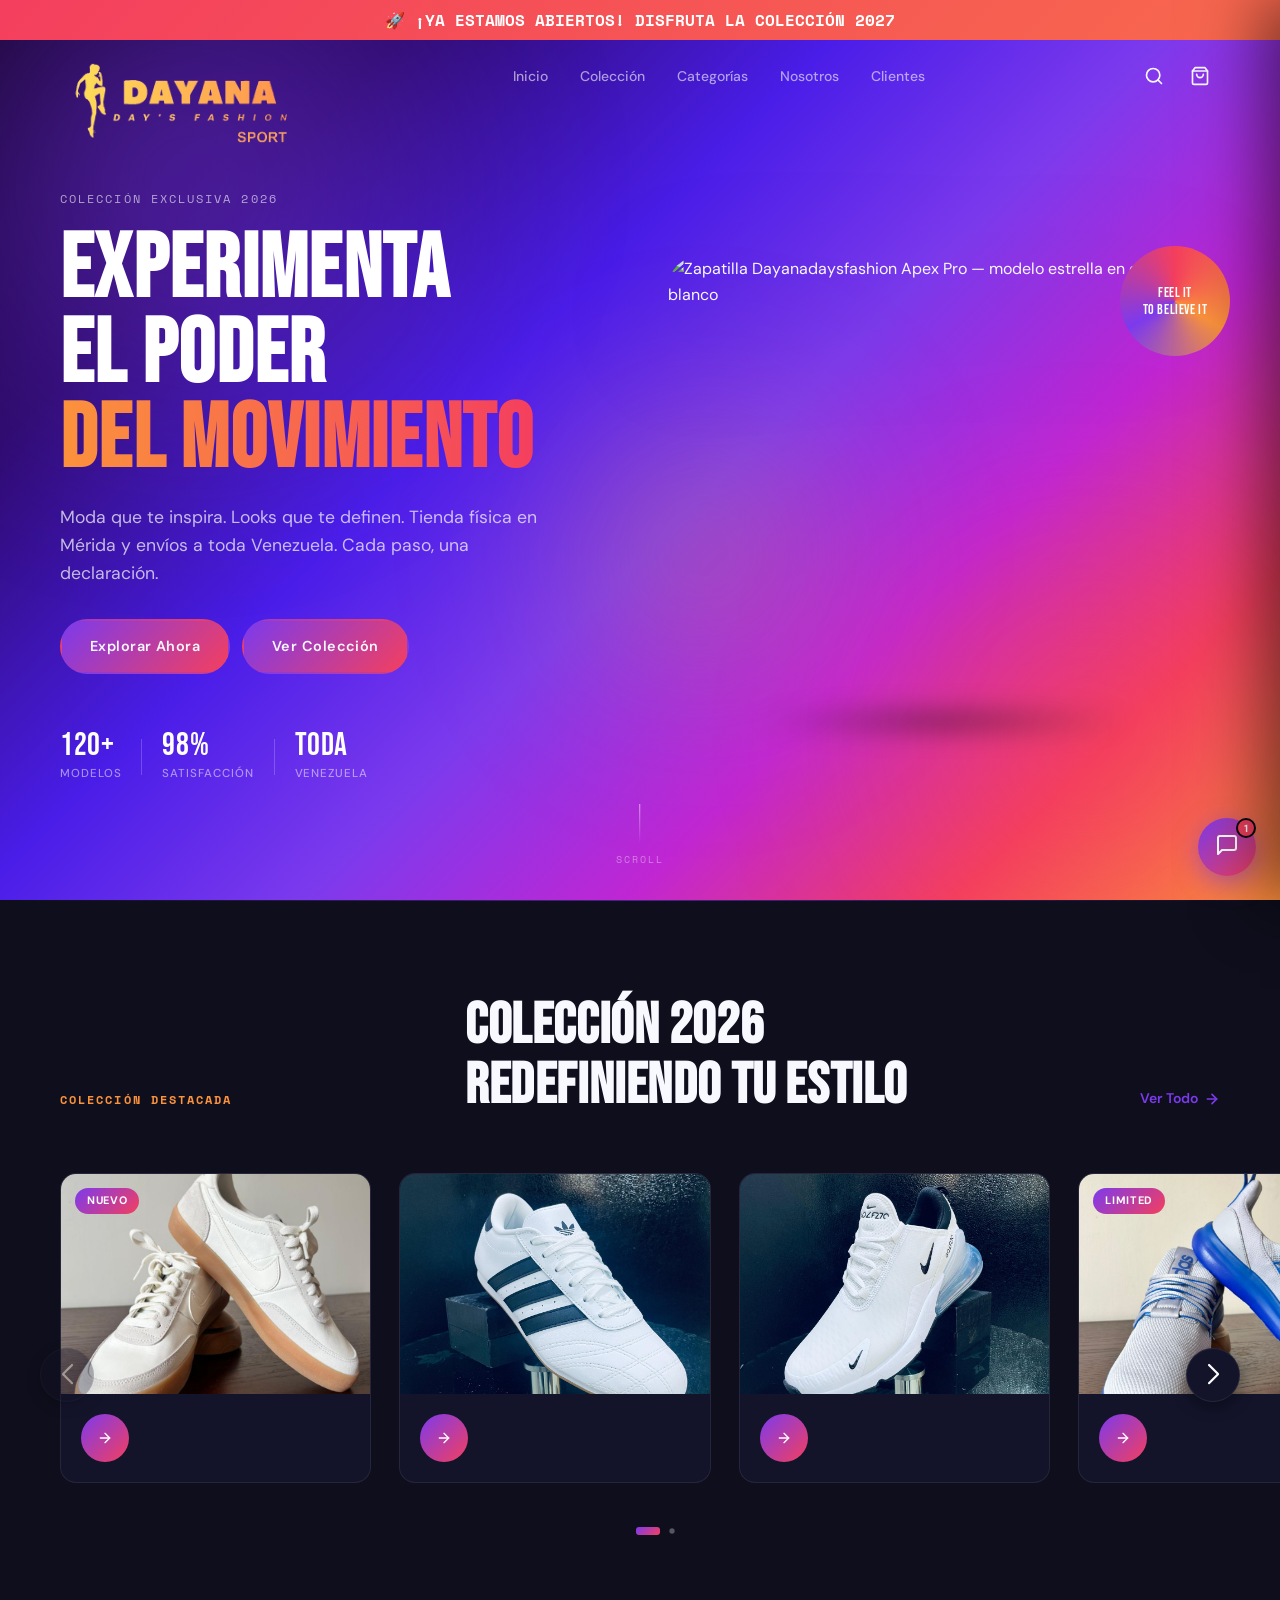
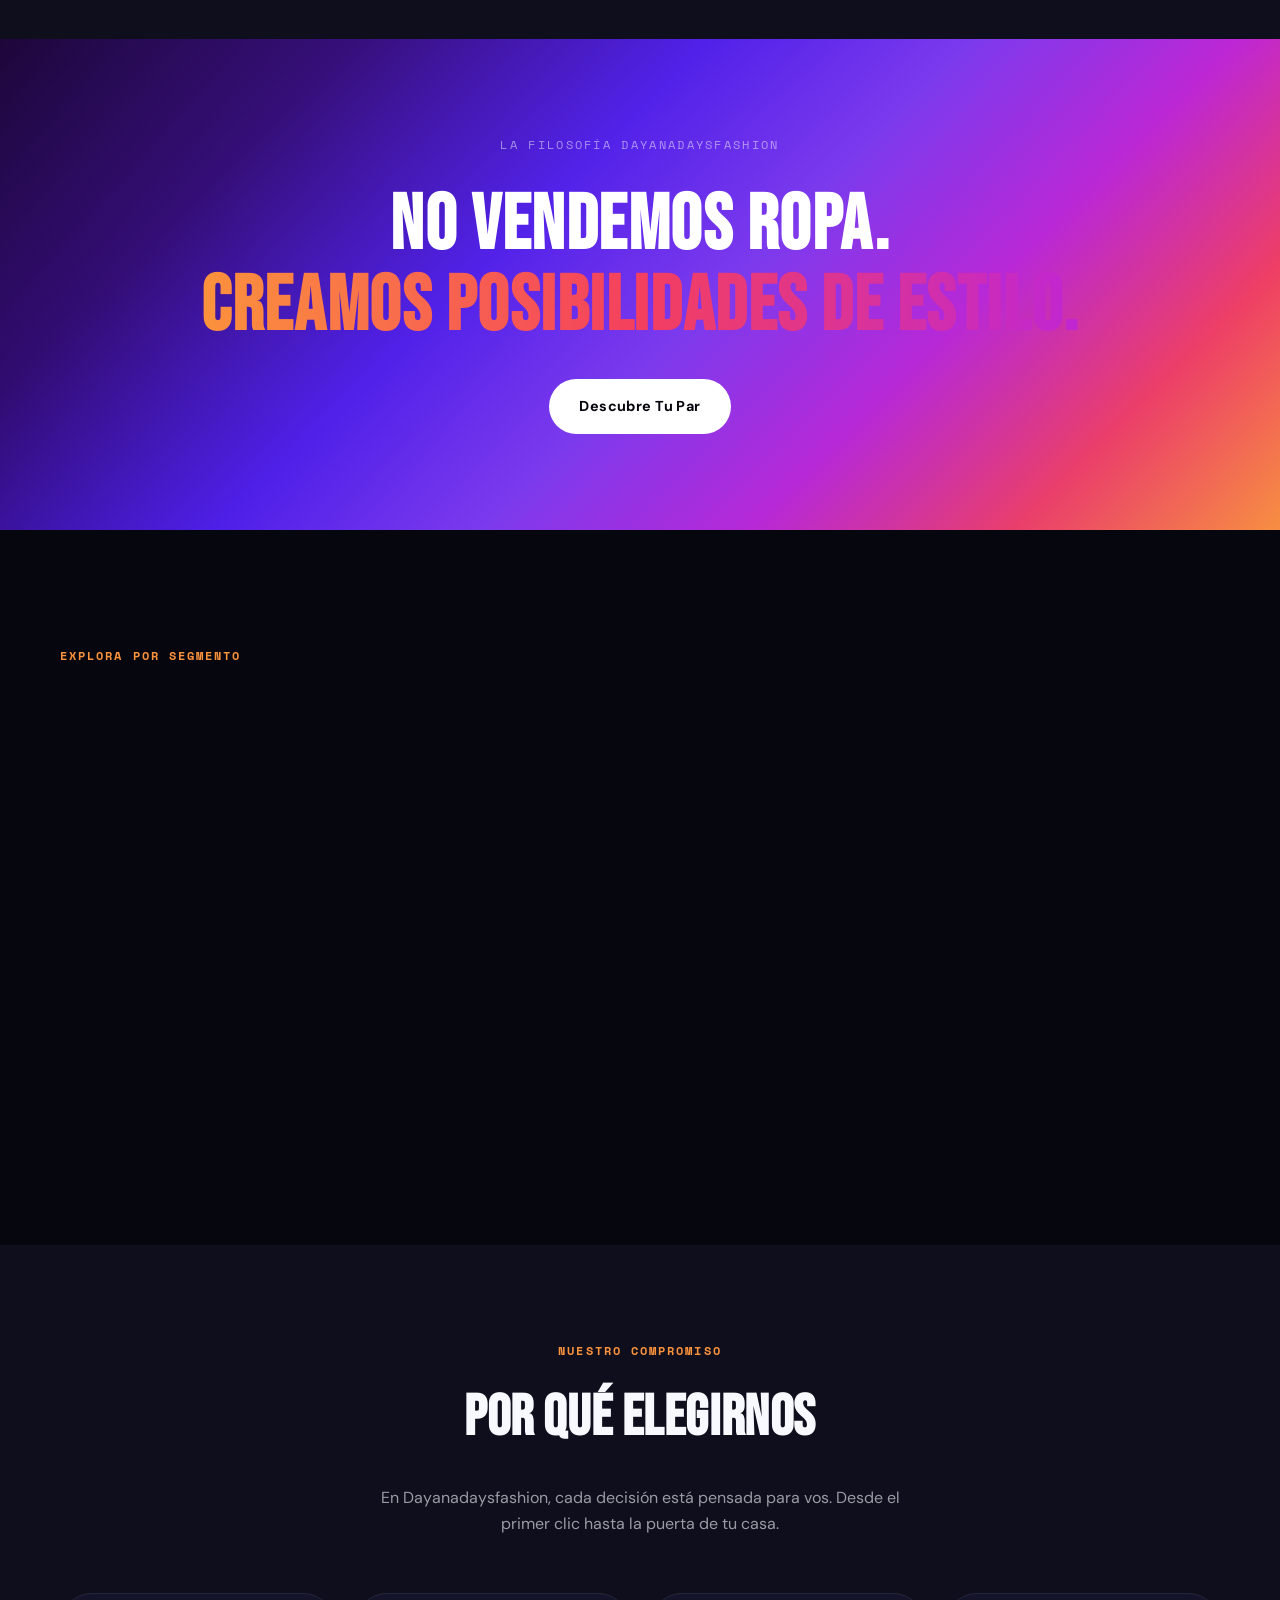
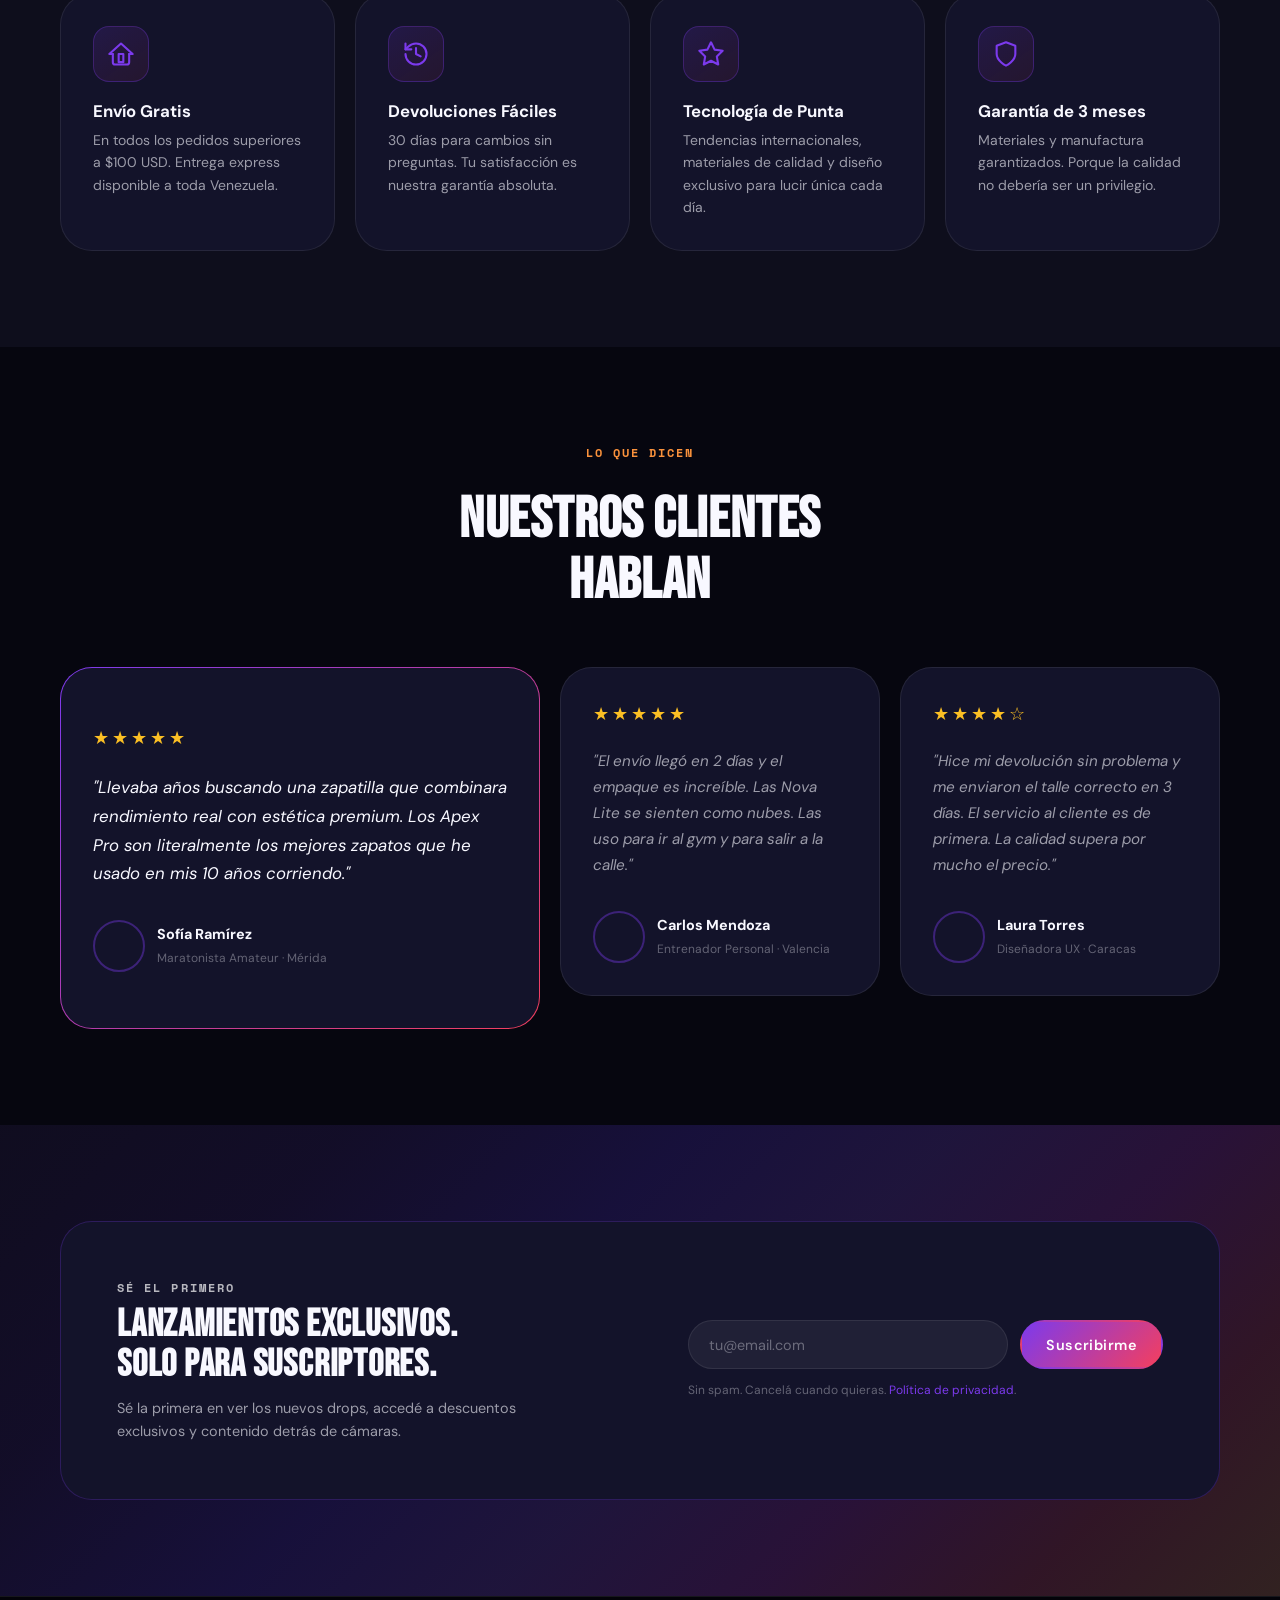
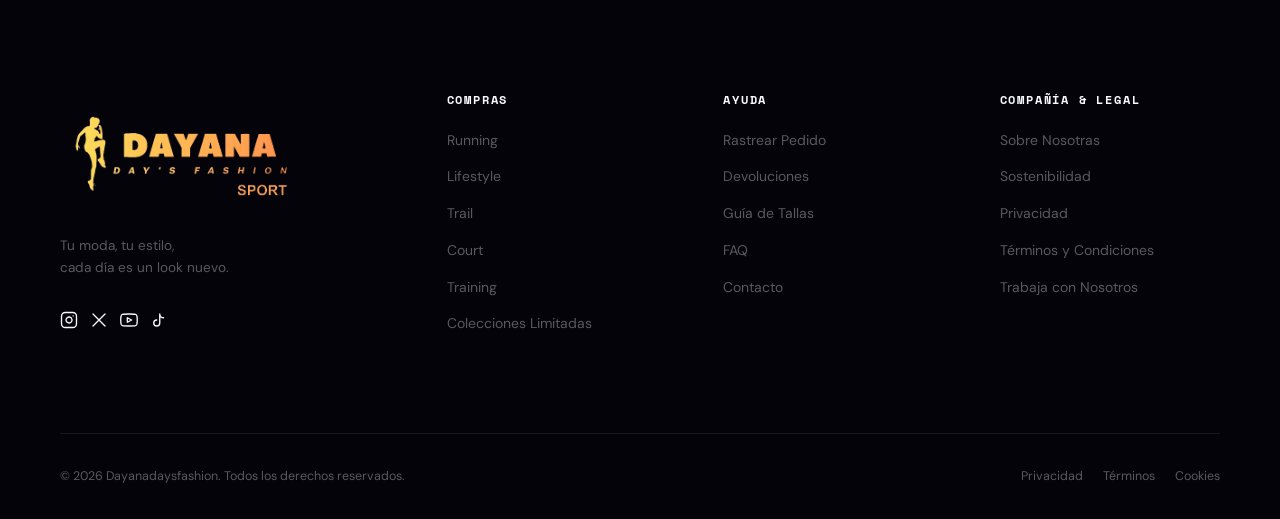
==== commit f38a23dd: "feat: UI improvements, transparent logo integration and new catalog page - Implemented transparent P" ====
--- a/index.html
+++ b/index.html
@@ -49,6 +49,7 @@
   <link
     href="https://fonts.googleapis.com/css2?family=Bebas+Neue&family=DM+Sans:ital,opsz,wght@0,9..40,300..800;1,9..40,300..800&family=Space+Mono:wght@400;700&display=swap"
     rel="stylesheet" />
+  <link rel="icon" type="image/png" href="logo-transparent-fallback.png">
   <!-- Preload Imagen Hero -->
   <link rel="preload" as="image"
     href="https://images.unsplash.com/photo-1542291026-7eec264c27ff?w=700&q=85&auto=format&fit=crop"
@@ -94,7 +95,7 @@
   <header class="header reveal" id="site-header" role="banner">
     <nav class="nav container" role="navigation" aria-label="Navegación principal">
       <a href="/" class="nav__logo" aria-label="Dayanadaysfashion - Inicio">
-        <img src="images/logo-removebg-preview.png" alt="Logo de Dayanadaysfashion" class="nav__logo-img">
+        <img src="logo-transparent-fallback.png" alt="Logo de Dayanadaysfashion" class="nav__logo-img">
       </a>
       <!-- Menú desktop -->
       <ul class="nav__list" role="list">
@@ -155,7 +156,7 @@
         <!-- Columna izquierda: Copy y CTAs -->
         <div class="hero__content">
           <p class="hero__eyebrow reveal" data-reveal="fadeInUp" data-delay="0" style="animation-delay: 0ms;">Colección
-            Exclusiva 2027</p>
+            Exclusiva 2026</p>
           <h1 class="hero__title reveal" data-reveal="fadeInUp" data-delay="0"
             style="font-size: var(--fs-display-xl); animation-delay: 0ms;">
             Experimenta<br />
@@ -226,7 +227,7 @@
       <div class="container">
         <div class="section-header">
           <p class="section-eyebrow">Colección Destacada</p>
-          <h2 class="section-title" id="products-heading">Colección 2027<br />Redefiniendo el Estilo</h2>
+          <h2 class="section-title" id="products-heading">Colección 2026<br />redefiniendo tu estilo</h2>
           <a href="#" class="section-link">Ver Todo <svg xmlns="http://www.w3.org/2000/svg" width="16" height="16"
               viewBox="0 0 24 24" fill="none" stroke="currentColor" stroke-width="2.5" stroke-linecap="round"
               stroke-linejoin="round">
@@ -242,7 +243,7 @@
               <article class="product-card" role="article">
                 <div class="product-card__badge">Nuevo</div>
                 <div class="product-card__image-wrap">
-                  <img src="images/zapatos/nike/zapato-8.jpg" alt="Nike Apex Pro" class="product-card__img"
+                  <img src="zapatos/Nike/nike-8.jpeg" alt="Nike Apex Pro" class="product-card__img"
                     loading="lazy" width="300" height="400" />
                 </div>
                 <div class="product-card__info">
@@ -262,7 +263,7 @@
             <div class="swiper-slide">
               <article class="product-card" role="article">
                 <div class="product-card__image-wrap">
-                  <img src="images/zapatos/adidas/zapato-1.jpg" alt="Adidas Cloud Walker" class="product-card__img"
+                  <img src="zapatos/Adidas/adidas-1.jpeg" alt="Adidas Cloud Walker" class="product-card__img"
                     loading="lazy" width="300" height="400" />
                 </div>
                 <div class="product-card__info">
@@ -282,7 +283,7 @@
             <div class="swiper-slide">
               <article class="product-card" role="article">
                 <div class="product-card__image-wrap">
-                  <img src="images/zapatos/nike/zapato-2.jpg" alt="Nike Urban Pulse" class="product-card__img"
+                  <img src="zapatos/Nike/nike-2.jpeg" alt="Nike Urban Pulse" class="product-card__img"
                     loading="lazy" width="300" height="400" />
                 </div>
                 <div class="product-card__info">
@@ -303,7 +304,7 @@
               <article class="product-card" role="article">
                 <div class="product-card__badge product-card__badge--limited">Limited</div>
                 <div class="product-card__image-wrap">
-                  <img src="images/zapatos/adidas/zapato-3.jpg" alt="Adidas Zen Flow" class="product-card__img"
+                  <img src="zapatos/Adidas/adidas-3.jpeg" alt="Adidas Zen Flow" class="product-card__img"
                     loading="lazy" width="300" height="400" />
                 </div>
                 <div class="product-card__info">
@@ -323,7 +324,7 @@
             <div class="swiper-slide">
               <article class="product-card" role="article">
                 <div class="product-card__image-wrap">
-                  <img src="images/zapatos/nike/zapato-4.jpg" alt="Nike Aero Nova" class="product-card__img"
+                  <img src="zapatos/Nike/nike-4.jpeg" alt="Nike Aero Nova" class="product-card__img"
                     loading="lazy" width="300" height="400" />
                 </div>
                 <div class="product-card__info">
@@ -343,7 +344,7 @@
             <div class="swiper-slide">
               <article class="product-card" role="article">
                 <div class="product-card__image-wrap">
-                  <img src="images/zapatos/nike/zapato-5.jpg" alt="Nike Luna Peak" class="product-card__img"
+                  <img src="zapatos/Nike/nike-5.jpeg" alt="Nike Luna Peak" class="product-card__img"
                     loading="lazy" width="300" height="400" />
                 </div>
                 <div class="product-card__info">
@@ -363,7 +364,7 @@
             <div class="swiper-slide">
               <article class="product-card" role="article">
                 <div class="product-card__image-wrap">
-                  <img src="images/zapatos/adidas/zapato-7.jpg" alt="Adidas Terra Edge" class="product-card__img"
+                  <img src="zapatos/Adidas/adidas-7.jpeg" alt="Adidas Terra Edge" class="product-card__img"
                     loading="lazy" width="300" height="400" />
                 </div>
                 <div class="product-card__info">
@@ -384,7 +385,7 @@
               <article class="product-card" role="article">
                 <div class="product-card__badge product-card__badge--trending">Trending</div>
                 <div class="product-card__image-wrap">
-                  <img src="images/zapatos/new_balance/zapato-nb-1.jpg" alt="New Balance Heritage" class="product-card__img"
+                  <img src="zapatos/Puma/puma-1.jpeg" alt="Puma Heritage" class="product-card__img"
                     loading="lazy" width="300" height="400" />
                 </div>
                 <div class="product-card__info">
@@ -405,7 +406,7 @@
               <article class="product-card" role="article">
                 <div class="product-card__badge product-card__badge--new">Nuevo</div>
                 <div class="product-card__image-wrap">
-                  <img src="images/zapatos/WhatsApp Image 2026-03-24 at 13.49.41 (1).jpeg" alt="Nike Air Max Limited" class="product-card__img"
+                  <img src="zapatos/Nike/nike-1.jpeg" alt="Nike Air Max Limited" class="product-card__img"
                     loading="lazy" width="300" height="400" />
                 </div>
                 <div class="product-card__info">
@@ -426,7 +427,7 @@
               <article class="product-card" role="article">
                 <div class="product-card__badge product-card__badge--trending">Trending</div>
                 <div class="product-card__image-wrap">
-                  <img src="images/zapatos/WhatsApp Image 2026-03-24 at 13.49.40 (6).jpeg" alt="Jordan Retro IV" class="product-card__img"
+                  <img src="zapatos/Nike/nike-10.jpeg" alt="Jordan Retro IV" class="product-card__img"
                     loading="lazy" width="300" height="400" />
                 </div>
                 <div class="product-card__info">
@@ -446,7 +447,7 @@
             <div class="swiper-slide">
               <article class="product-card" role="article">
                 <div class="product-card__image-wrap">
-                  <img src="images/zapatos/WhatsApp Image 2026-03-24 at 13.49.40 (7).jpeg" alt="Adidas Superstar Custom" class="product-card__img"
+                  <img src="zapatos/Adidas/adidas-2.jpeg" alt="Adidas Superstar Custom" class="product-card__img"
                     loading="lazy" width="300" height="400" />
                 </div>
                 <div class="product-card__info">
@@ -466,7 +467,7 @@
             <div class="swiper-slide">
               <article class="product-card" role="article">
                 <div class="product-card__image-wrap">
-                  <img src="images/zapatos/WhatsApp Image 2026-03-24 at 13.49.39 (1).jpeg" alt="Nike ZoomX Performance" class="product-card__img"
+                  <img src="zapatos/Nike/nike-3.jpeg" alt="Nike ZoomX Performance" class="product-card__img"
                     loading="lazy" width="300" height="400" />
                 </div>
                 <div class="product-card__info">
@@ -486,7 +487,7 @@
             <div class="swiper-slide">
               <article class="product-card" role="article">
                 <div class="product-card__image-wrap">
-                  <img src="images/zapatos/WhatsApp Image 2026-03-24 at 13.49.39 (2).jpeg" alt="New Balance 550 Lifestyle" class="product-card__img"
+                  <img src="zapatos/Puma/puma-2.jpeg" alt="Puma Lifestyle" class="product-card__img"
                     loading="lazy" width="300" height="400" />
                 </div>
                 <div class="product-card__info">
@@ -507,7 +508,7 @@
               <article class="product-card" role="article">
                 <div class="product-card__badge product-card__badge--trending">Trending</div>
                 <div class="product-card__image-wrap">
-                  <img src="images/zapatos/WhatsApp Image 2026-03-24 at 13.49.39 (3).jpeg" alt="Jordan High OG" class="product-card__img"
+                  <img src="zapatos/Nike/nike-6.jpeg" alt="Jordan High OG" class="product-card__img"
                     loading="lazy" width="300" height="400" />
                 </div>
                 <div class="product-card__info">
@@ -527,7 +528,7 @@
             <div class="swiper-slide">
               <article class="product-card" role="article">
                 <div class="product-card__image-wrap">
-                  <img src="images/zapatos/WhatsApp Image 2026-03-24 at 13.49.39 (4).jpeg" alt="Adidas Forum Low" class="product-card__img"
+                  <img src="zapatos/Adidas/adidas-4.jpeg" alt="Adidas Forum Low" class="product-card__img"
                     loading="lazy" width="300" height="400" />
                 </div>
                 <div class="product-card__info">
@@ -547,7 +548,7 @@
             <div class="swiper-slide">
               <article class="product-card" role="article">
                 <div class="product-card__image-wrap">
-                  <img src="images/zapatos/WhatsApp Image 2026-03-24 at 13.49.39 (5).jpeg" alt="Nike Dunk Low Style" class="product-card__img"
+                  <img src="zapatos/Nike/nike-7.jpeg" alt="Nike Dunk Low Style" class="product-card__img"
                     loading="lazy" width="300" height="400" />
                 </div>
                 <div class="product-card__info">
@@ -567,7 +568,7 @@
             <div class="swiper-slide">
               <article class="product-card" role="article">
                 <div class="product-card__image-wrap">
-                  <img src="images/zapatos/WhatsApp Image 2026-03-24 at 13.49.38 (2).jpeg" alt="Nike Air Force 1 Classic" class="product-card__img"
+                  <img src="zapatos/Nike/nike-9.jpeg" alt="Nike Air Force 1 Classic" class="product-card__img"
                     loading="lazy" width="300" height="400" />
                 </div>
                 <div class="product-card__info">
@@ -587,7 +588,7 @@
             <div class="swiper-slide">
               <article class="product-card" role="article">
                 <div class="product-card__image-wrap">
-                  <img src="images/zapatos/WhatsApp Image 2026-03-24 at 13.49.37 (2).jpeg" alt="Jordan Mid Premium" class="product-card__img"
+                  <img src="zapatos/Nike/nike-11.jpeg" alt="Jordan Mid Premium" class="product-card__img"
                     loading="lazy" width="300" height="400" />
                 </div>
                 <div class="product-card__info">
@@ -608,7 +609,7 @@
               <article class="product-card" role="article">
                 <div class="product-card__badge product-card__badge--new">Nuevo</div>
                 <div class="product-card__image-wrap">
-                  <img src="images/zapatos/WhatsApp Image 2026-03-24 at 13.49.37 (4).jpeg" alt="Nike React Vision" class="product-card__img"
+                  <img src="zapatos/Nike/nike-12.jpeg" alt="Nike React Vision" class="product-card__img"
                     loading="lazy" width="300" height="400" />
                 </div>
                 <div class="product-card__info">
@@ -628,7 +629,7 @@
             <div class="swiper-slide">
               <article class="product-card" role="article">
                 <div class="product-card__image-wrap">
-                  <img src="images/zapatos/WhatsApp Image 2026-03-24 at 13.49.37 (5).jpeg" alt="New Balance XC-72" class="product-card__img"
+                  <img src="zapatos/Puma/puma-3.jpeg" alt="Puma XC-72 Style" class="product-card__img"
                     loading="lazy" width="300" height="400" />
                 </div>
                 <div class="product-card__info">
@@ -648,7 +649,7 @@
             <div class="swiper-slide">
               <article class="product-card" role="article">
                 <div class="product-card__image-wrap">
-                  <img src="images/zapatos/WhatsApp Image 2026-03-24 at 13.49.38 (3).jpeg" alt="Nike Air Max 270" class="product-card__img"
+                  <img src="zapatos/Nike/nike-13.jpeg" alt="Nike Air Max 270" class="product-card__img"
                     loading="lazy" width="300" height="400" />
                 </div>
                 <div class="product-card__info">
@@ -668,7 +669,7 @@
             <div class="swiper-slide">
               <article class="product-card" role="article">
                 <div class="product-card__image-wrap">
-                  <img src="images/zapatos/WhatsApp Image 2026-03-24 at 13.49.38 (4).jpeg" alt="Adidas NMD R1" class="product-card__img"
+                  <img src="zapatos/Adidas/adidas-5.jpeg" alt="Adidas NMD R1" class="product-card__img"
                     loading="lazy" width="300" height="400" />
                 </div>
                 <div class="product-card__info">
@@ -688,7 +689,7 @@
             <div class="swiper-slide">
               <article class="product-card" role="article">
                 <div class="product-card__image-wrap">
-                  <img src="images/zapatos/WhatsApp Image 2026-03-24 at 13.49.38 (5).jpeg" alt="Nike Blazer Mid" class="product-card__img"
+                  <img src="zapatos/Nike/nike-14.jpeg" alt="Nike Blazer Mid" class="product-card__img"
                     loading="lazy" width="300" height="400" />
                 </div>
                 <div class="product-card__info">
@@ -708,7 +709,7 @@
             <div class="swiper-slide">
               <article class="product-card" role="article">
                 <div class="product-card__image-wrap">
-                  <img src="images/zapatos/WhatsApp Image 2026-03-24 at 13.49.38 (6).jpeg" alt="Jordan 1 Low" class="product-card__img"
+                  <img src="zapatos/Nike/nike-15.jpeg" alt="Jordan 1 Low" class="product-card__img"
                     loading="lazy" width="300" height="400" />
                 </div>
                 <div class="product-card__info">
@@ -728,7 +729,7 @@
             <div class="swiper-slide">
               <article class="product-card" role="article">
                 <div class="product-card__image-wrap">
-                  <img src="images/zapatos/WhatsApp Image 2026-03-24 at 13.49.38.jpeg" alt="Nike Cortez Classic" class="product-card__img"
+                  <img src="zapatos/Nike/nike-16.jpeg" alt="Nike Cortez Classic" class="product-card__img"
                     loading="lazy" width="300" height="400" />
                 </div>
                 <div class="product-card__info">
@@ -748,7 +749,7 @@
             <div class="swiper-slide">
               <article class="product-card" role="article">
                 <div class="product-card__image-wrap">
-                  <img src="images/zapatos/WhatsApp Image 2026-03-24 at 13.49.39 (6).jpeg" alt="Adidas UltraBoost" class="product-card__img"
+                  <img src="zapatos/Adidas/adidas-6.jpeg" alt="Adidas UltraBoost" class="product-card__img"
                     loading="lazy" width="300" height="400" />
                   <div class="product-card__badge product-card__badge--trending">Trending</div>
                 </div>
@@ -769,7 +770,7 @@
             <div class="swiper-slide">
               <article class="product-card" role="article">
                 <div class="product-card__image-wrap">
-                  <img src="images/zapatos/WhatsApp Image 2026-03-24 at 13.49.39.jpeg" alt="New Balance 327" class="product-card__img"
+                  <img src="zapatos/Puma/puma-4.jpeg" alt="Puma 327 Edition" class="product-card__img"
                     loading="lazy" width="300" height="400" />
                 </div>
                 <div class="product-card__info">
@@ -789,7 +790,7 @@
             <div class="swiper-slide">
               <article class="product-card" role="article">
                 <div class="product-card__image-wrap">
-                  <img src="images/zapatos/WhatsApp Image 2026-03-24 at 13.49.40 (1).jpeg" alt="Nike SB Dunk" class="product-card__img"
+                  <img src="zapatos/Nike/nike-17.jpeg" alt="Nike SB Dunk" class="product-card__img"
                     loading="lazy" width="300" height="400" />
                 </div>
                 <div class="product-card__info">
@@ -809,7 +810,7 @@
             <div class="swiper-slide">
               <article class="product-card" role="article">
                 <div class="product-card__image-wrap">
-                  <img src="images/zapatos/WhatsApp Image 2026-03-24 at 13.49.40 (2).jpeg" alt="Jordan 4 Retro Black" class="product-card__img"
+                  <img src="zapatos/Nike/nike-18.jpeg" alt="Jordan 4 Retro Black" class="product-card__img"
                     loading="lazy" width="300" height="400" />
                 </div>
                 <div class="product-card__info">
@@ -829,7 +830,7 @@
             <div class="swiper-slide">
               <article class="product-card" role="article">
                 <div class="product-card__image-wrap">
-                  <img src="images/zapatos/WhatsApp Image 2026-03-24 at 13.49.40 (3).jpeg" alt="Adidas Yeezy Style" class="product-card__img"
+                  <img src="zapatos/Adidas/adidas-8.jpg" alt="Adidas Yeezy Style" class="product-card__img"
                     loading="lazy" width="300" height="400" />
                 </div>
                 <div class="product-card__info">
@@ -849,7 +850,7 @@
             <div class="swiper-slide">
               <article class="product-card" role="article">
                 <div class="product-card__image-wrap">
-                  <img src="images/zapatos/WhatsApp Image 2026-03-24 at 13.49.40 (4).jpeg" alt="Nike Huarache Ultra" class="product-card__img"
+                  <img src="zapatos/Nike/nike-19.jpeg" alt="Nike Huarache Ultra" class="product-card__img"
                     loading="lazy" width="300" height="400" />
                 </div>
                 <div class="product-card__info">
@@ -869,7 +870,7 @@
             <div class="swiper-slide">
               <article class="product-card" role="article">
                 <div class="product-card__image-wrap">
-                  <img src="images/zapatos/WhatsApp Image 2026-03-24 at 13.49.40 (5).jpeg" alt="Jordan 11 Retro Jubilee" class="product-card__img"
+                  <img src="zapatos/Nike/nike-20.jpg" alt="Jordan 11 Retro Jubilee" class="product-card__img"
                     loading="lazy" width="300" height="400" />
                   <div class="product-card__badge product-card__badge--new">Nuevo</div>
                 </div>
@@ -922,10 +923,10 @@
             style="font-size: var(--fs-h-xl); animation-delay: 0ms;">Encuentra Tu Estilo</h2>
         </div>
         <div class="categories__grid stagger-grid" role="list">
-          <a href="/categoria/adidas" class="category-card reveal" role="listitem" aria-label="Ver marca: Adidas"
+          <a href="catalogo.html?marca=adidas" class="category-card reveal" role="listitem" aria-label="Ver marca: Adidas"
             data-reveal="fadeInUp" data-delay="0" style="animation-delay: 0ms;">
             <div class="category-card__image-wrap">
-              <img src="https://images.unsplash.com/photo-1511746310427-ed4df0a60217?w=600&q=80&auto=format&fit=crop"
+              <img src="zapatos/Adidas/adidas-1.jpeg"
                 alt="Colección Adidas" loading="lazy" width="400" height="500" />
             </div>
             <div class="category-card__overlay">
@@ -933,10 +934,10 @@
               <span class="category-card__count">Originals & Performance</span>
             </div>
           </a>
-          <a href="/categoria/nike" class="category-card category-card--tall reveal" role="listitem"
+          <a href="catalogo.html?marca=nike" class="category-card category-card--tall reveal" role="listitem"
             aria-label="Ver marca: Nike" data-reveal="fadeInUp" data-delay="80" style="animation-delay: 80ms;">
             <div class="category-card__image-wrap">
-              <img src="https://images.unsplash.com/photo-1606107557195-0e29a4b5b4aa?w=600&q=80&auto=format&fit=crop"
+              <img src="zapatos/Nike/nike-1.jpeg"
                 alt="Colección Nike" loading="lazy" width="400" height="600" />
             </div>
             <div class="category-card__overlay">
@@ -944,15 +945,15 @@
               <span class="category-card__count">Just Do It</span>
             </div>
           </a>
-          <a href="/categoria/new-balance" class="category-card reveal" role="listitem" aria-label="Ver marca: New Balance"
+          <a href="catalogo.html?marca=puma" class="category-card reveal" role="listitem" aria-label="Ver marca: Puma"
             data-reveal="fadeInUp" data-delay="160" style="animation-delay: 160ms;">
             <div class="category-card__image-wrap">
-              <img src="https://images.unsplash.com/photo-1539185441755-769473a23570?w=600&q=80&auto=format&fit=crop"
-                alt="Colección New Balance" loading="lazy" width="400" height="500" />
+              <img src="zapatos/Puma/puma-1.jpeg"
+                alt="Colección Puma" loading="lazy" width="400" height="500" />
             </div>
             <div class="category-card__overlay">
-              <span class="category-card__label">New Balance</span>
-              <span class="category-card__count">Lifestyle Classics</span>
+              <span class="category-card__label">Puma</span>
+              <span class="category-card__count">Forever Faster</span>
             </div>
           </a>
         </div>
@@ -1016,7 +1017,7 @@
                 <path d="M12 22s8-4 8-10V5l-8-3-8 3v7c0 6 8 10 8 10z" />
               </svg>
             </div>
-            <h3 class="feature-card__title">Garantía de 2 Años</h3>
+            <h3 class="feature-card__title">Garantía de 3 meses</h3>
             <p class="feature-card__desc">Materiales y manufactura garantizados. Porque la calidad no debería ser un
               privilegio.</p>
           </div>
@@ -1126,7 +1127,7 @@
         <!-- Columna: Marca -->
         <div class="footer__brand">
           <a href="/" class="nav__logo footer__logo" aria-label="Dayanadaysfashion inicio">
-            <img src="images/logo-removebg-preview.png" alt="Logo de Dayanadaysfashion" class="nav__logo-img">
+            <img src="logo-transparent-fallback.png" alt="Logo de Dayanadaysfashion" class="nav__logo-img">
           </a>
           <p class="footer__tagline">Tu moda, tu estilo,<br />cada día es un look nuevo.</p>
           <div class="footer__socials">
@@ -1202,15 +1203,7 @@
       <div class="footer__bottom">
         <small class="footer__copy">© <span id="footer-year">2027</span> Dayanadaysfashion. Todos los derechos
           reservados.</small>
-        <!-- Métodos de pago -->
-        <div class="payment-methods" aria-label="Métodos de pago aceptados">
-          <span class="payment-badge">VISA</span>
-          <span class="payment-badge">MC</span>
-          <span class="payment-badge">AMEX</span>
-          <span class="payment-badge">PayPal</span>
-          <span class="payment-badge">Apple Pay</span>
-          <span class="payment-badge">Crypto</span>
-        </div>
+        <!-- Métodos de pago removidos a petición -->
         <div class="footer__legal" aria-label="Enlaces legales secundarios">
           <a href="#">Privacidad</a>
           <a href="#">Términos</a>
--- a/style.css
+++ b/style.css
@@ -564,11 +564,10 @@
 }
 
 .nav__logo-img {
-  height: 180px; /* Enormemente más grande */
+  height: 125px; /* Reducido un 30% aprox */
   width: auto;
   object-fit: contain;
-  margin-top: 5px; /* Un pequeño margen antes del tope de la pantalla */
-  filter: drop-shadow(0 4px 6px rgba(0,0,0,0.5)); /* Una sutil sombra para que resalte al colgar */
+  margin-top: 5px;
 }
 
 .logo-mark {
@@ -1822,6 +1821,11 @@
   flex-direction: column;
   align-items: flex-end;
   gap: var(--spacing-sm);
+  pointer-events: none; /* Evita que el contenedor bloquee el carrusel u otros elementos */
+}
+
+.chat-widget > * {
+  pointer-events: auto; /* Permite interacción con el toggle y la ventana de chat */
 }
 
 /* Ventana principal del chat */
